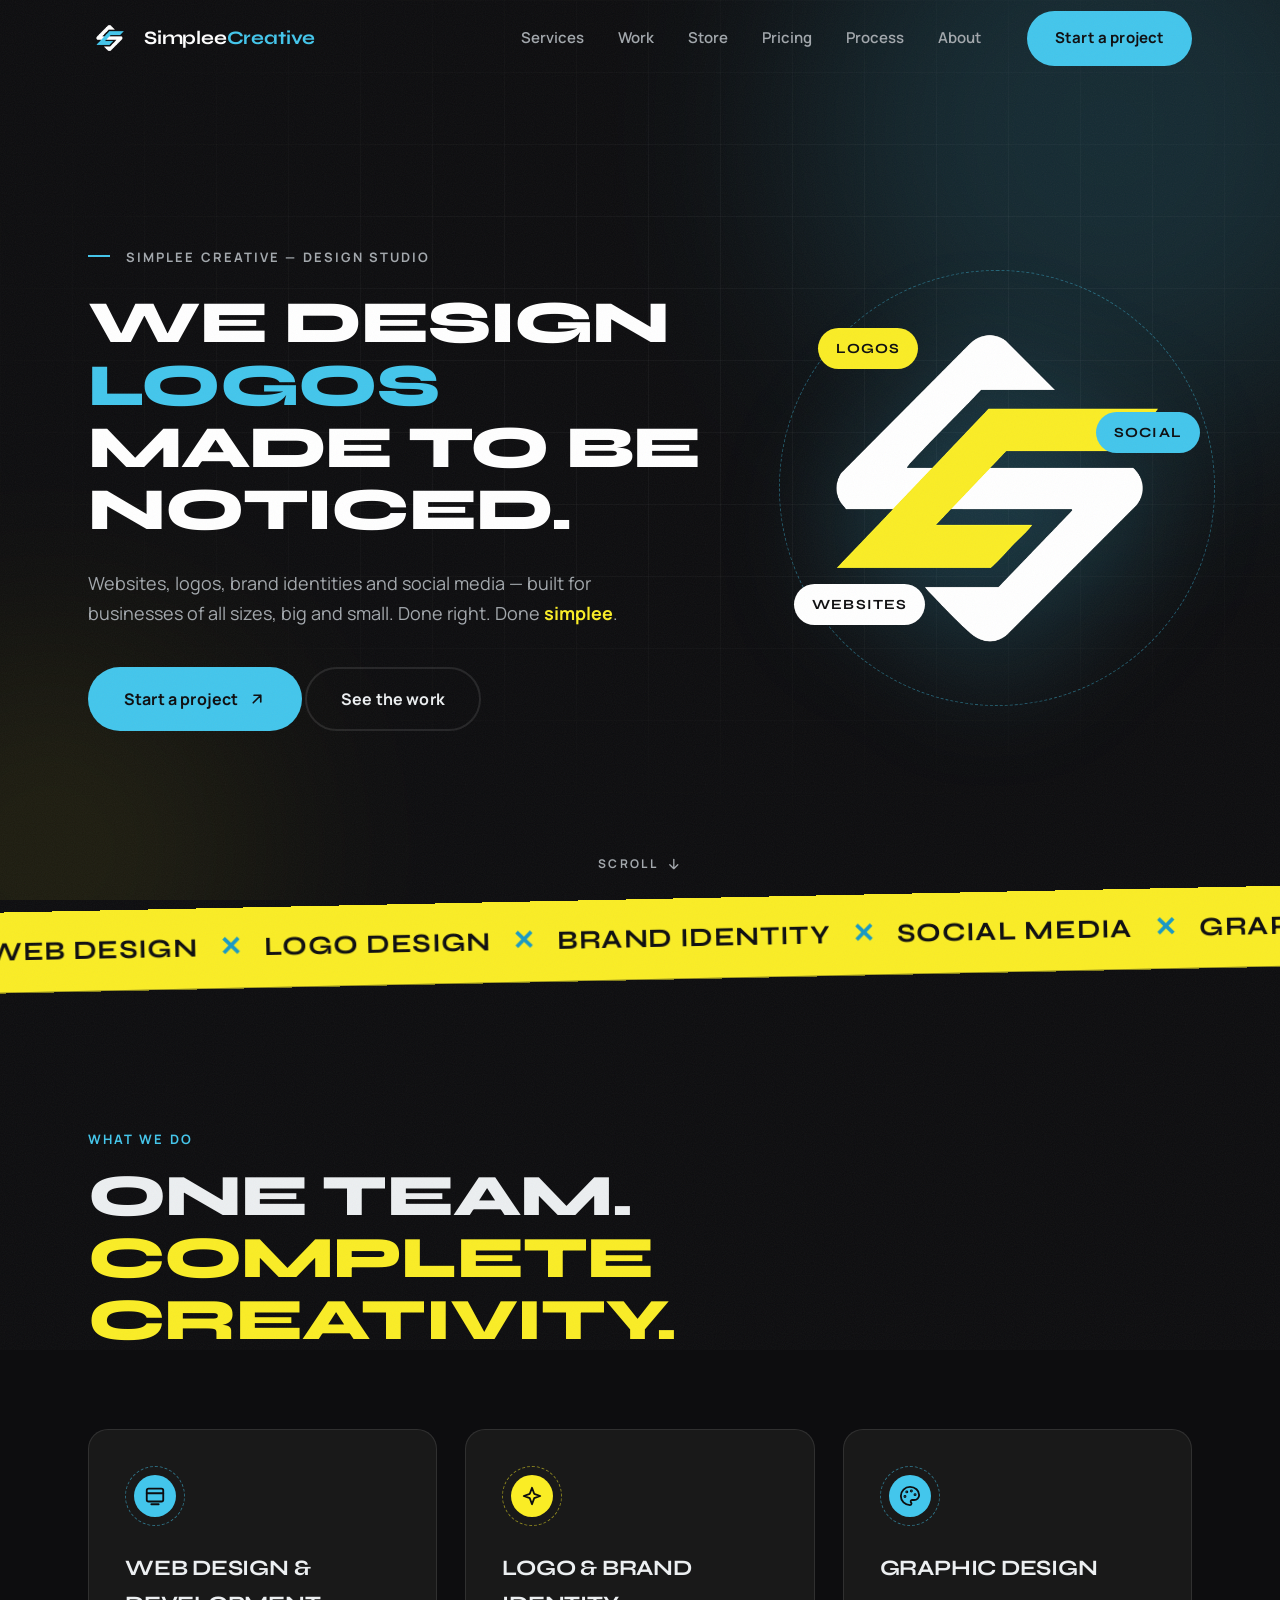
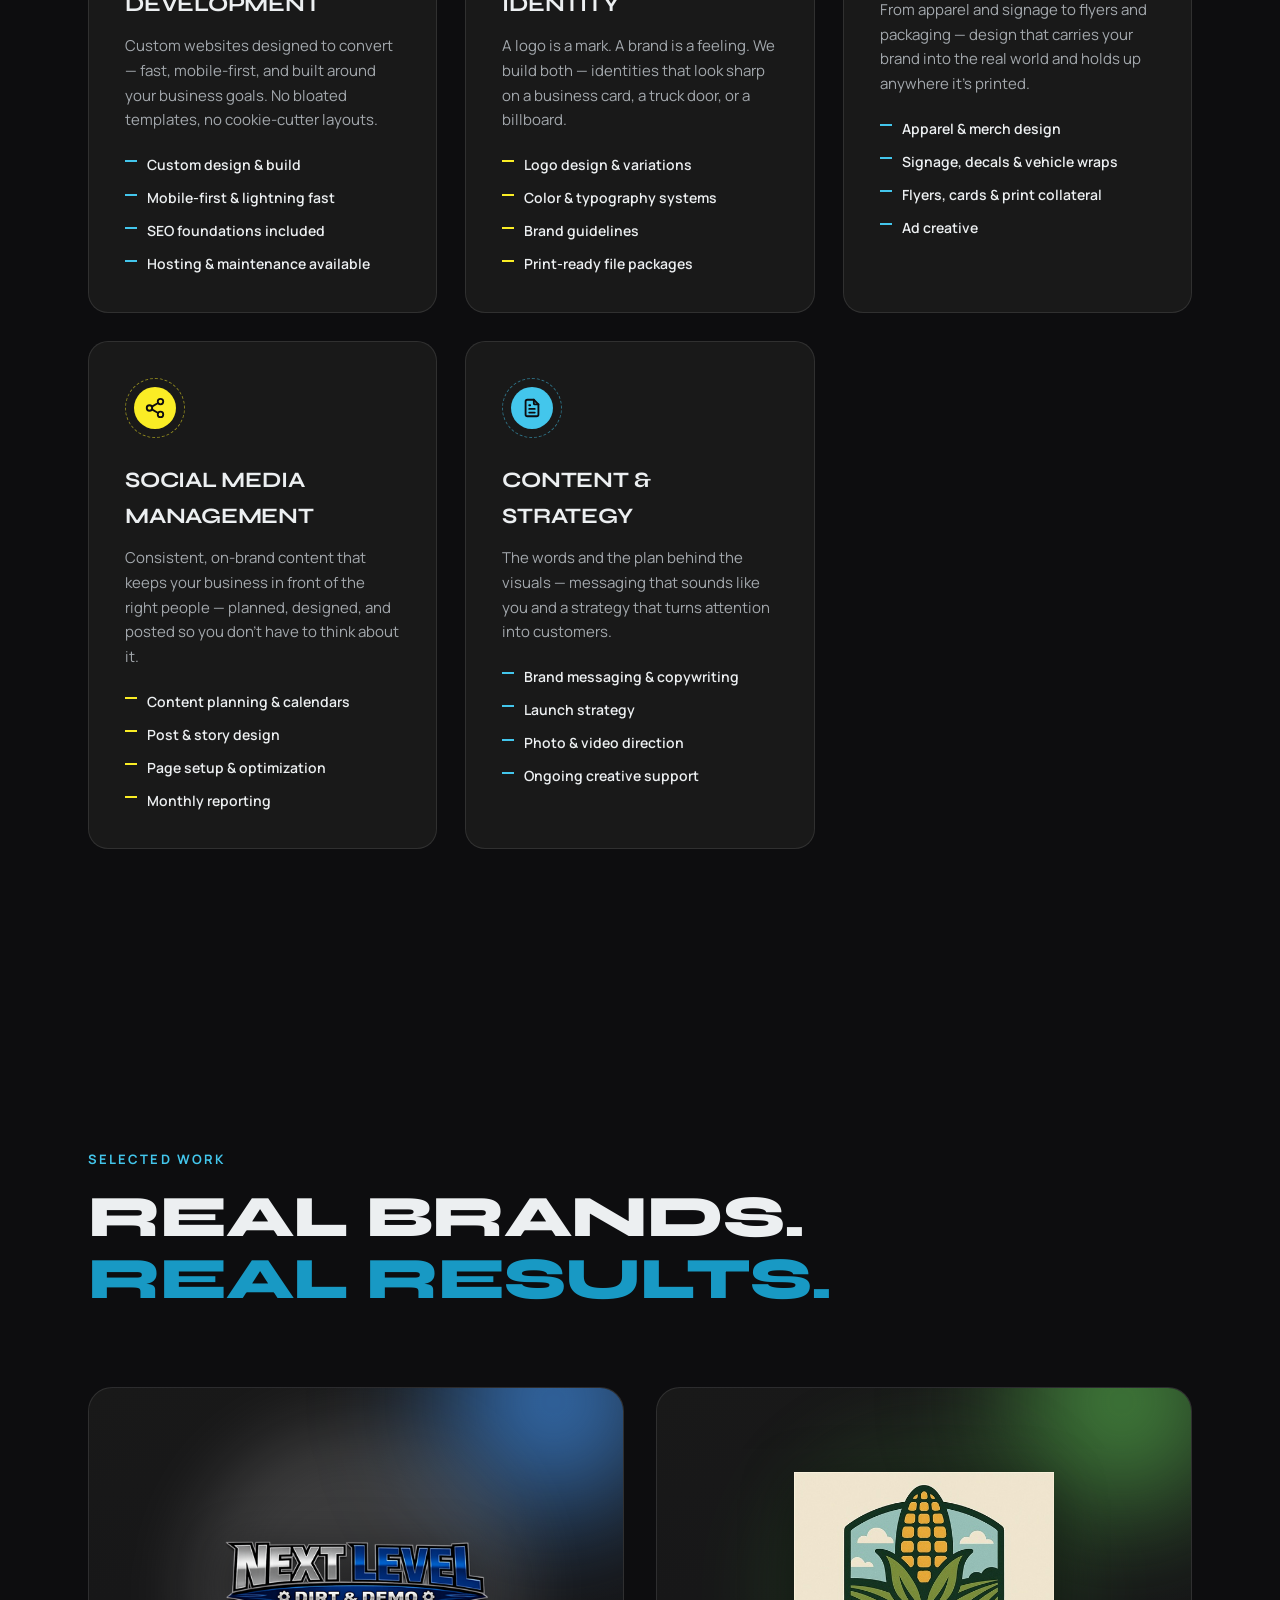
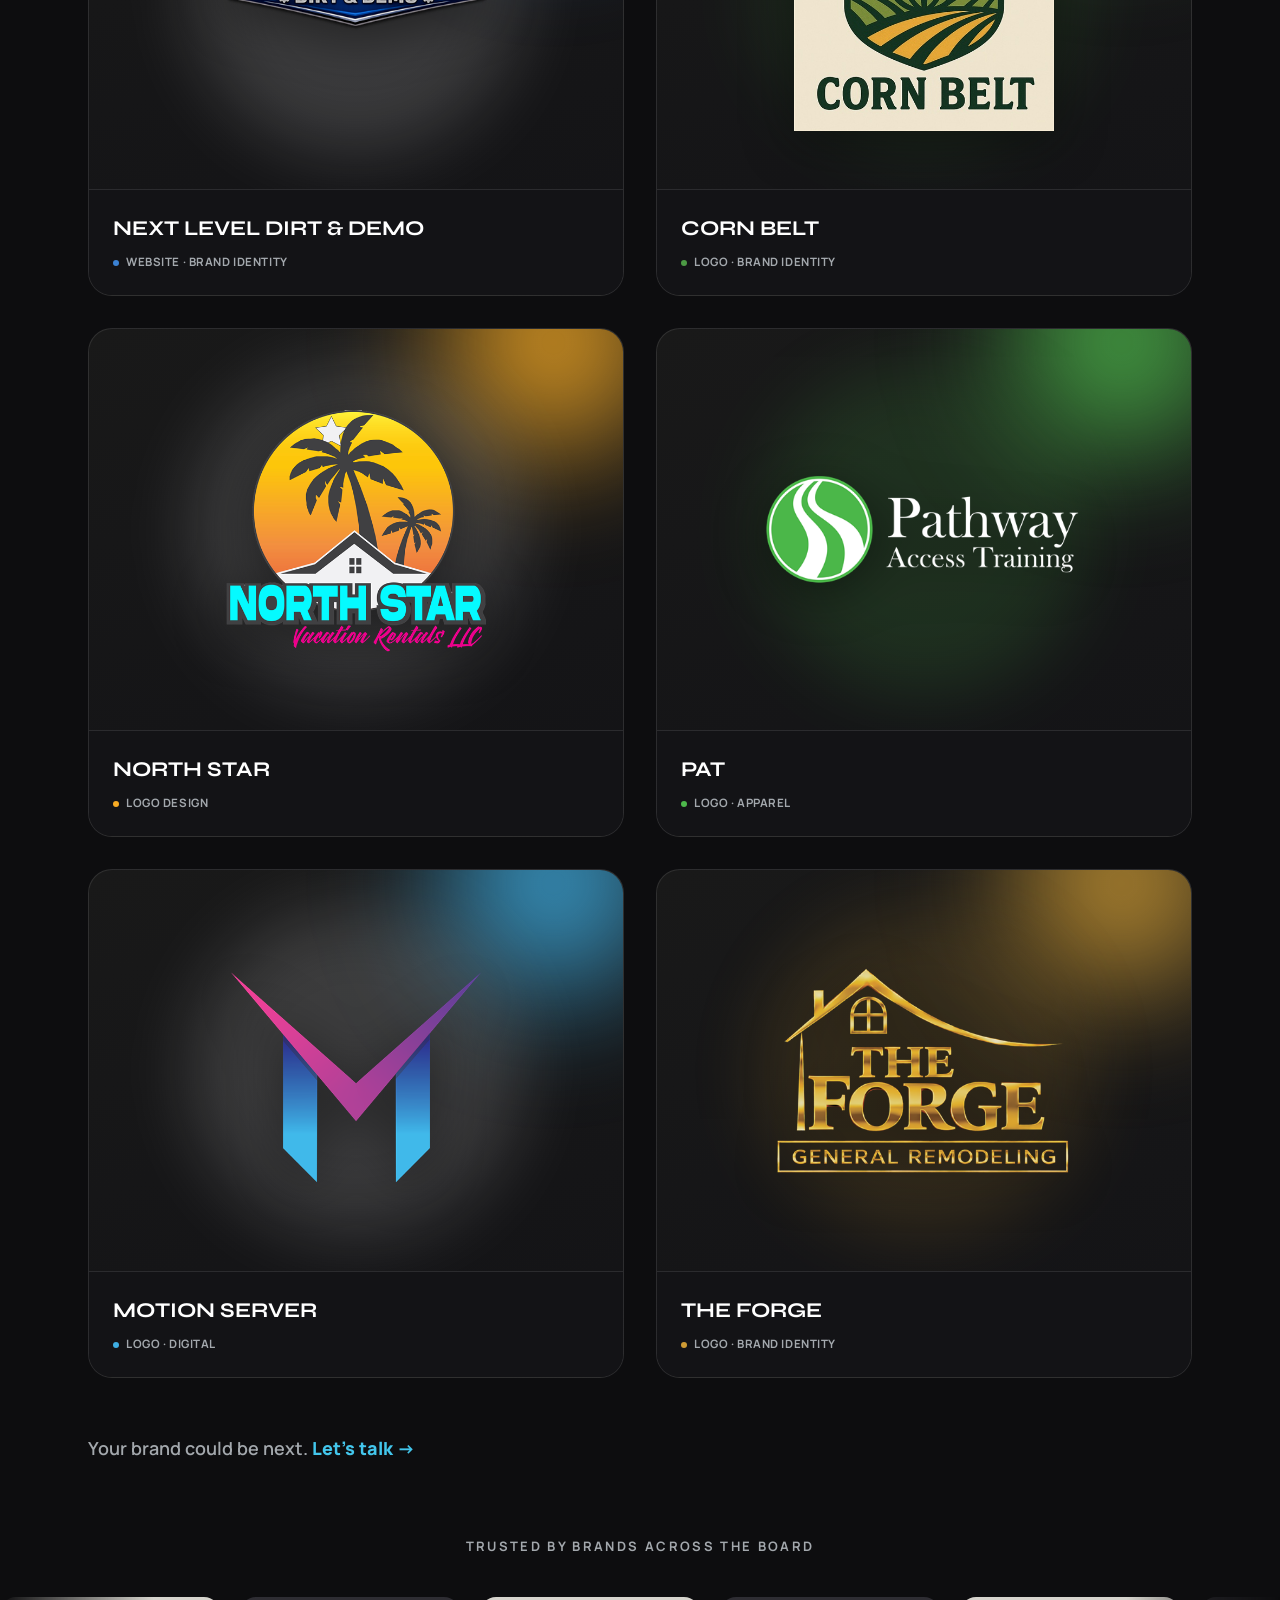
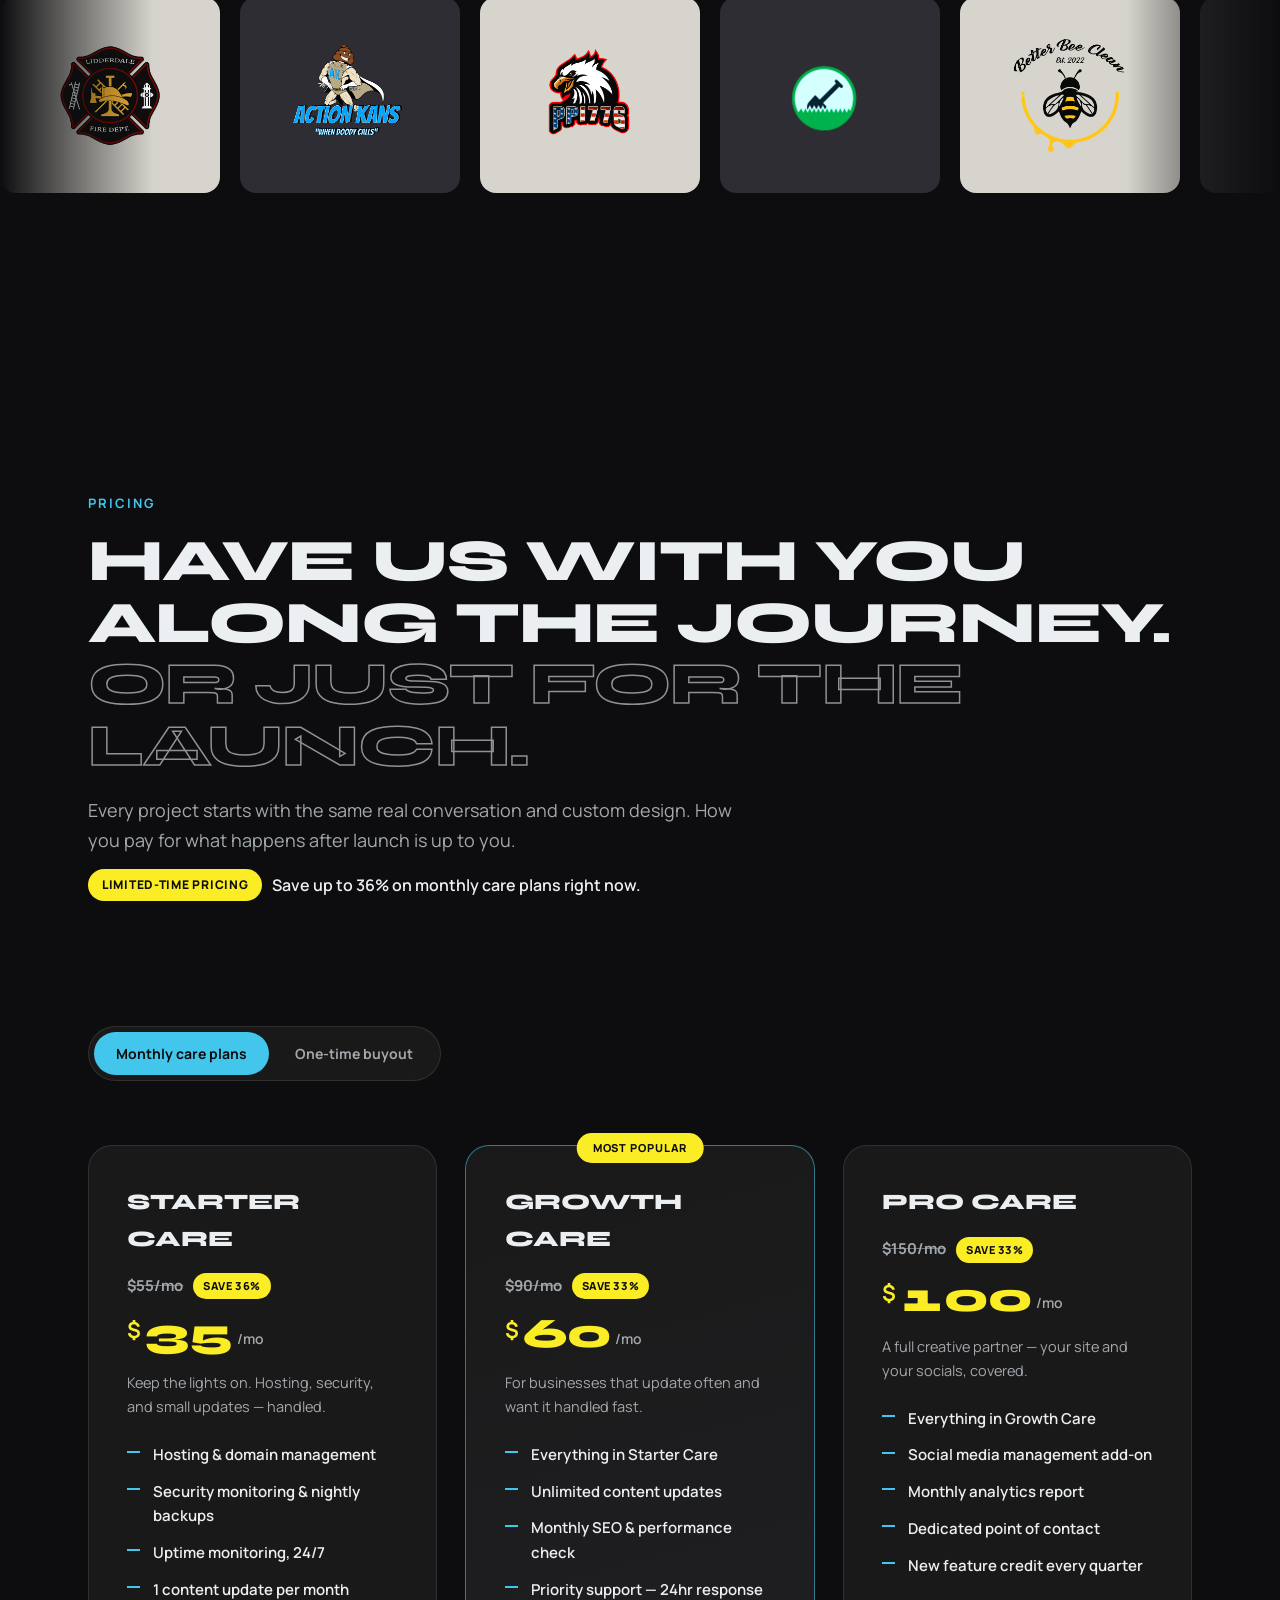
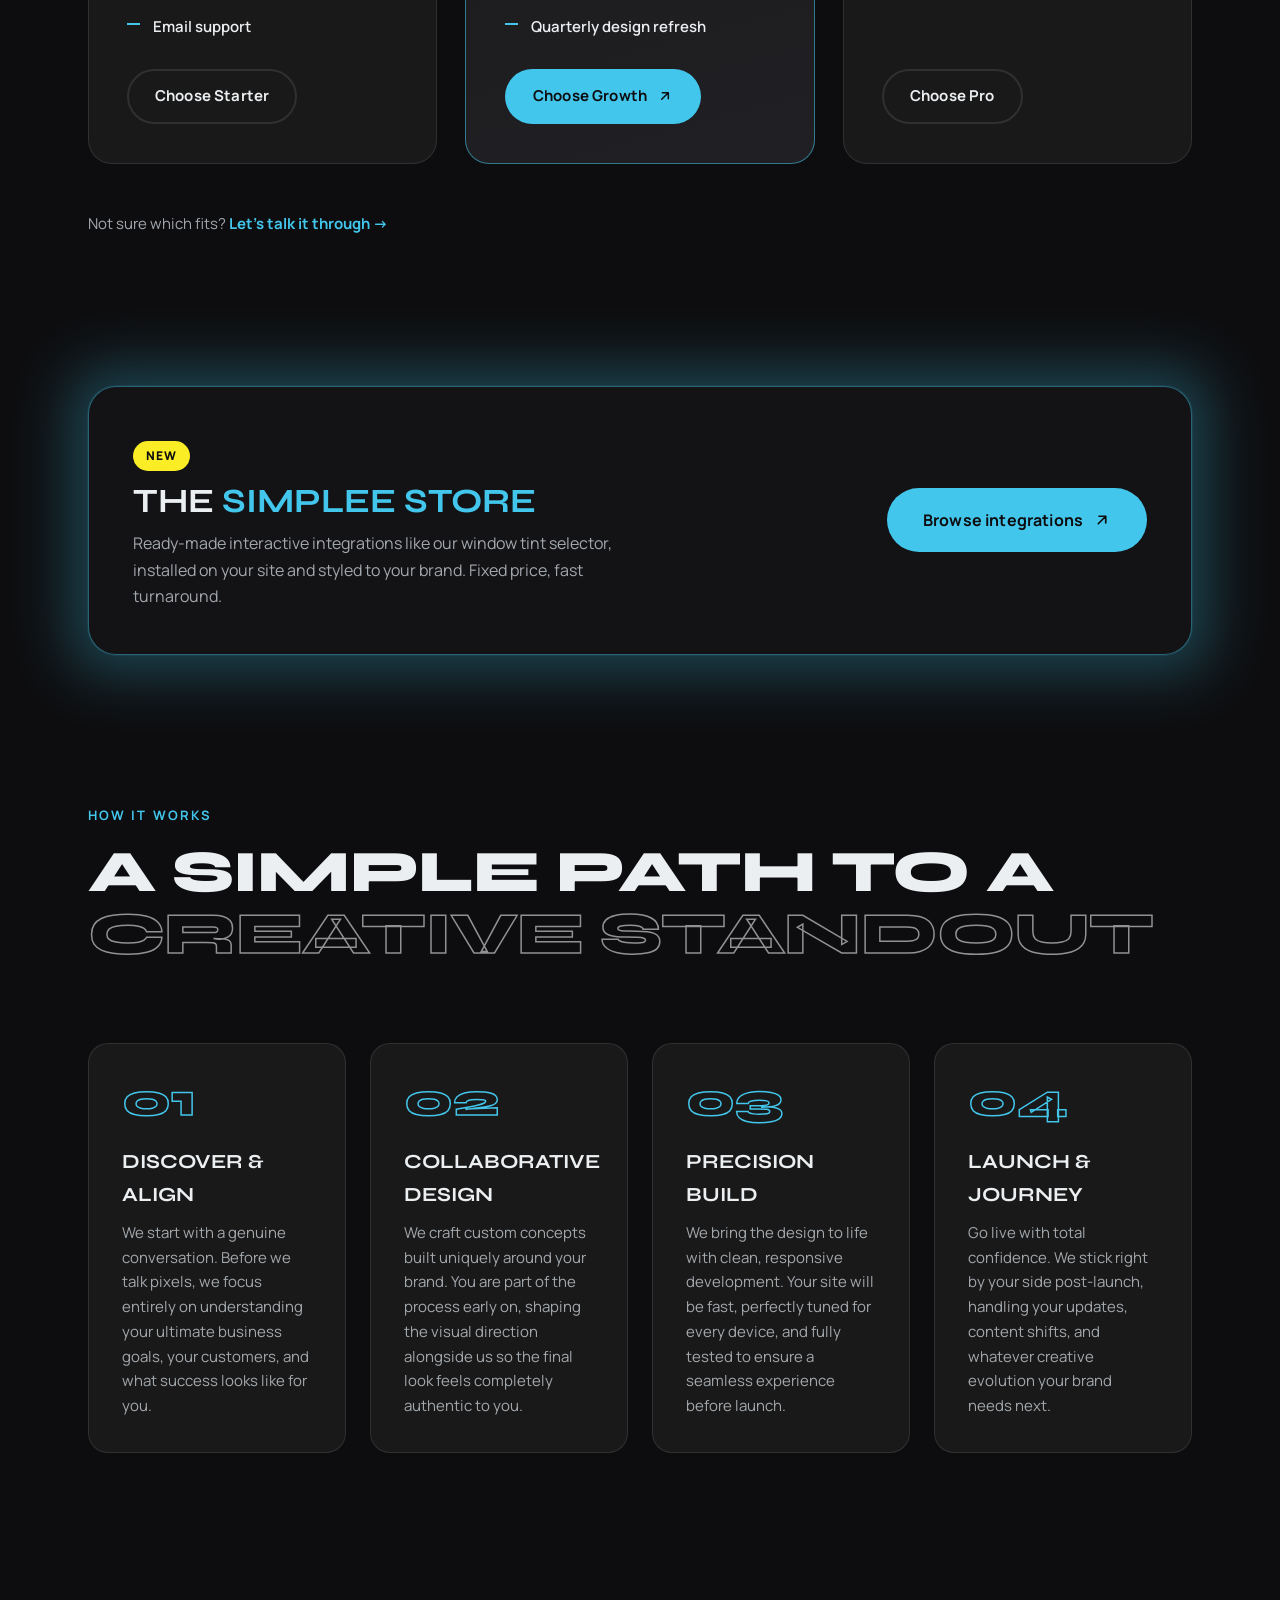
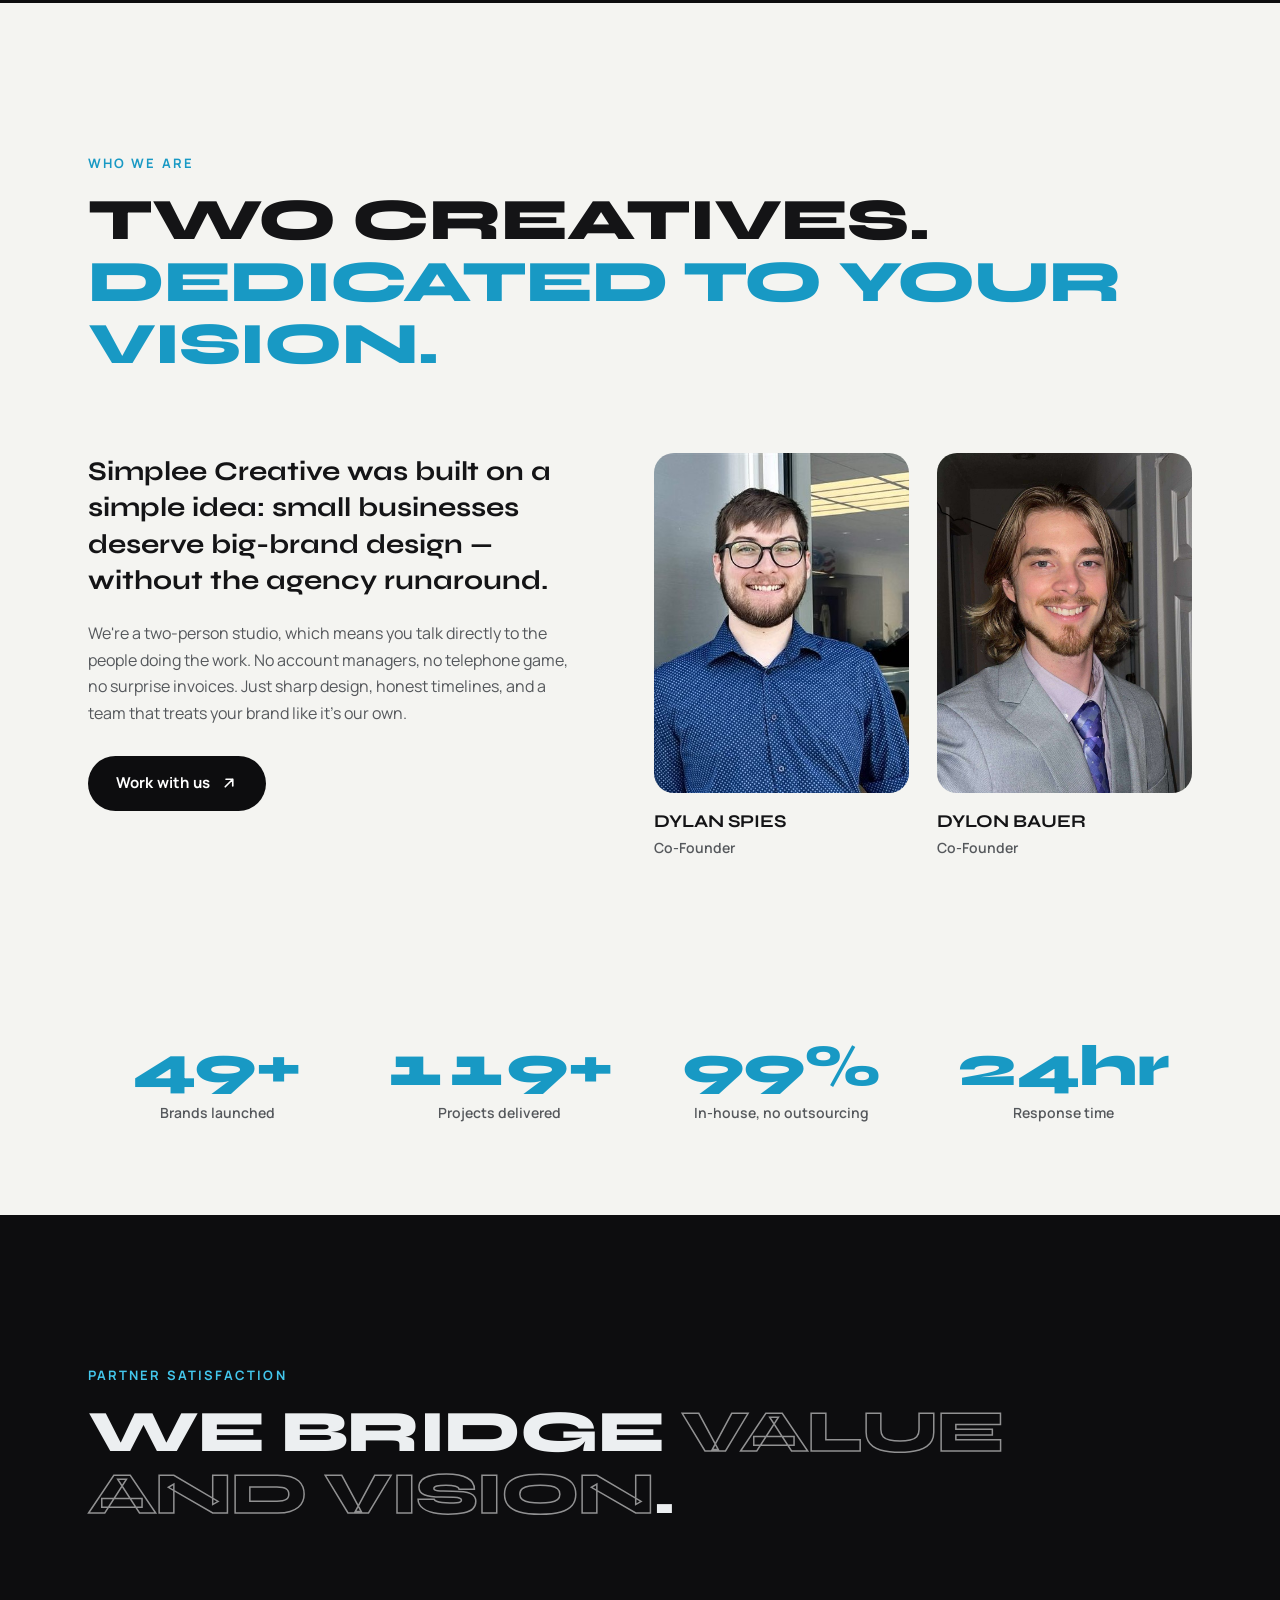
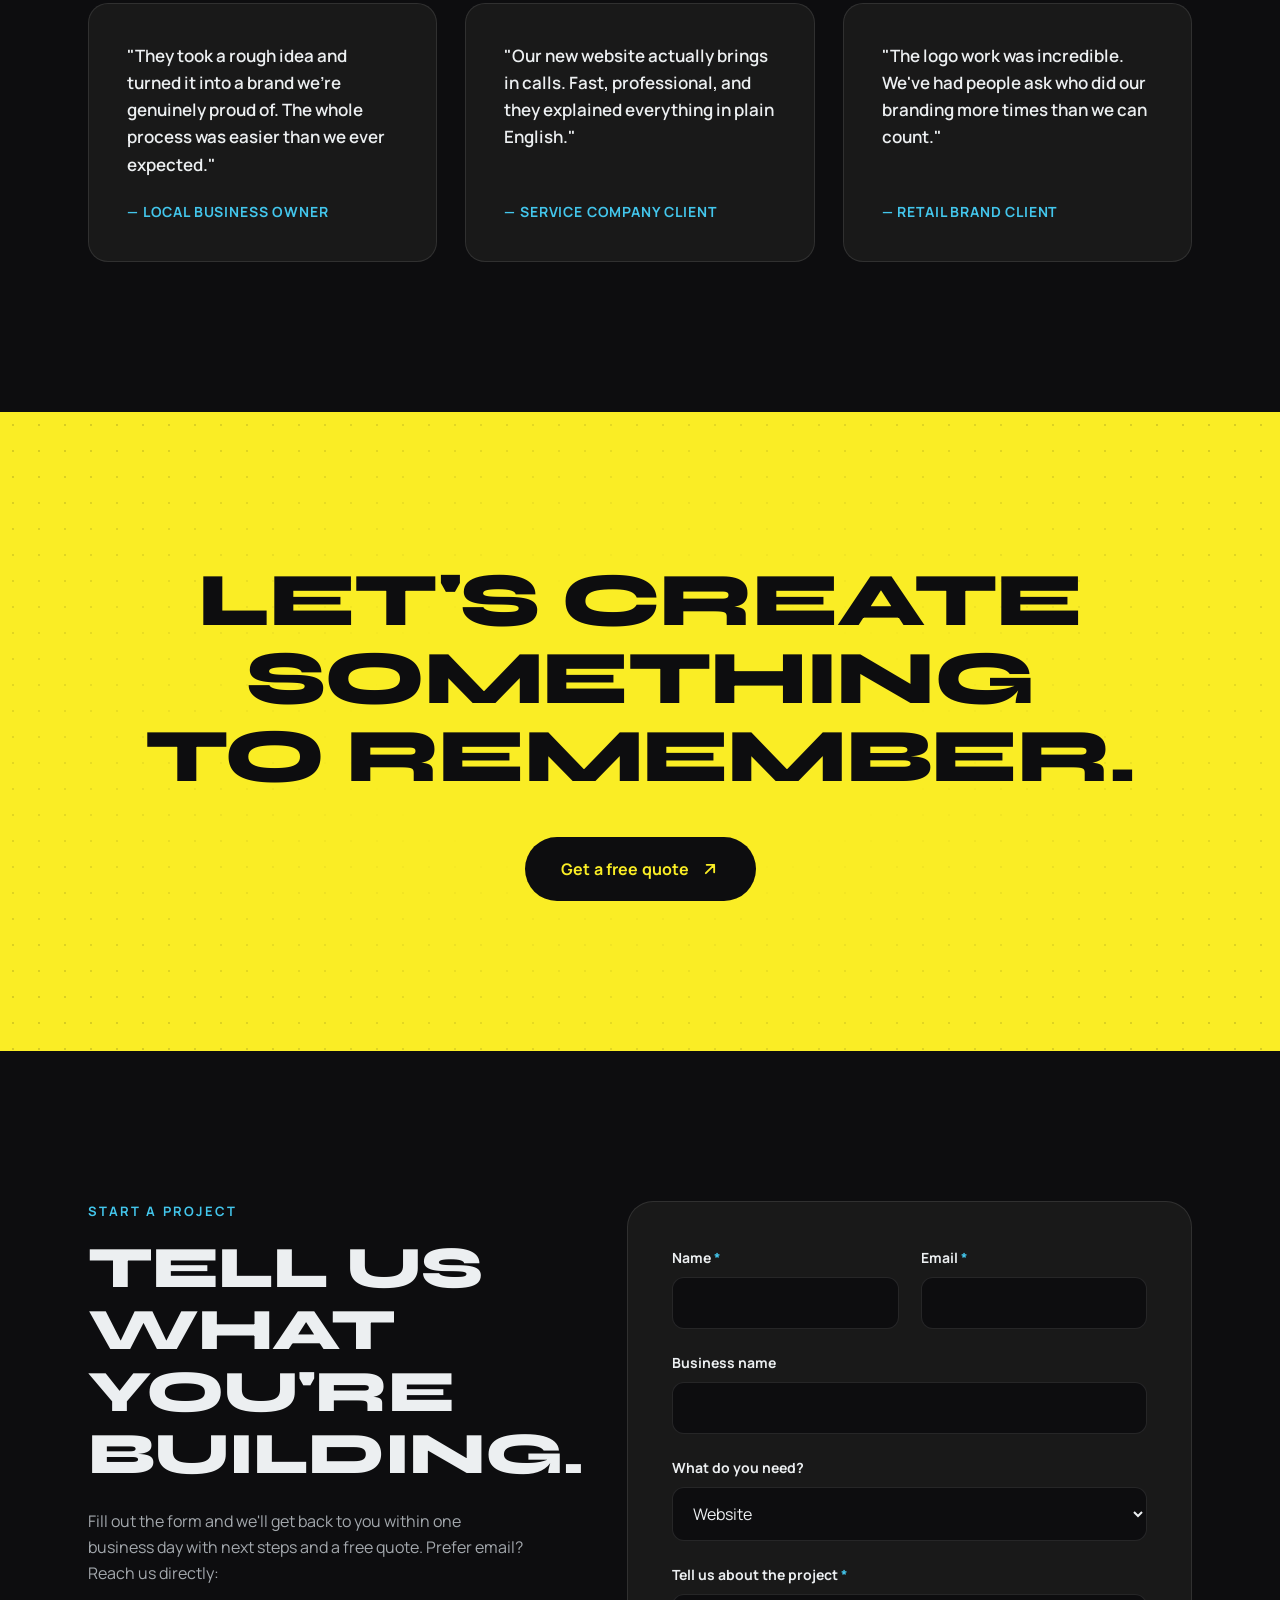
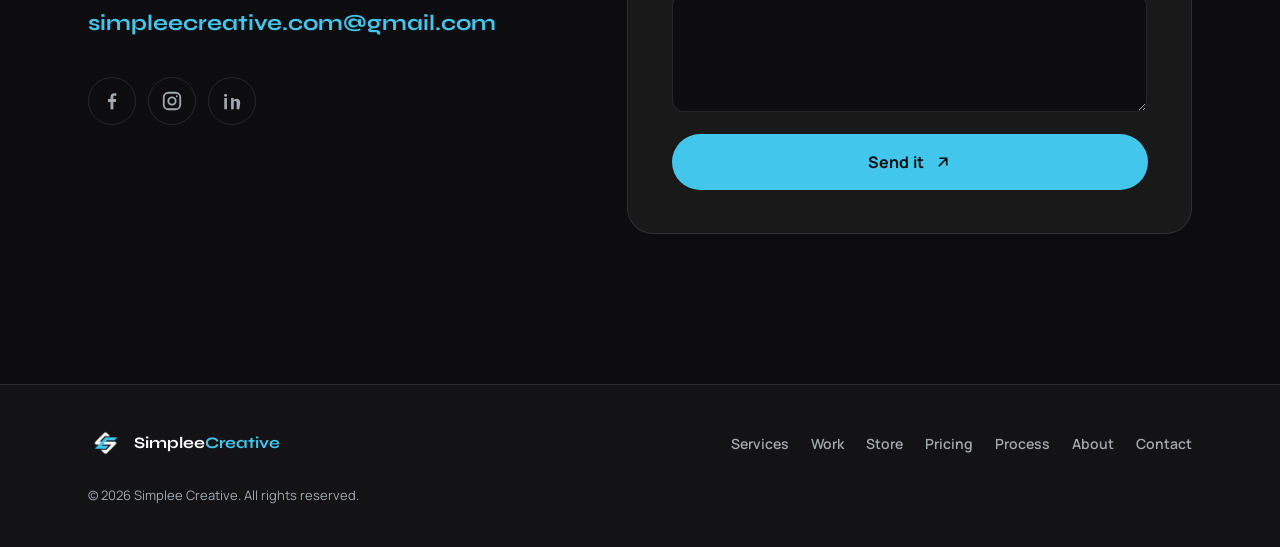
==== index.html @ e8492107 "Wire real Stripe Payment Link for Full Website Buyout The pricing page's "Get a quote" button on the" ====
<!DOCTYPE html>
<html lang="en">
<head>
  <meta charset="UTF-8">
  <meta name="viewport" content="width=device-width, initial-scale=1.0">
  <title>Simplee Creative — Websites, Logos & Social Media That Stand Out</title>
  <!-- deploy marker: v2 -->
  <meta name="description" content="Simplee Creative is a design studio building bold websites, logos, brand identities, and social media for businesses that refuse to blend in.">
  <link rel="icon" type="image/png" href="assets/brand/sc-logo-bg.png">
  <link rel="preconnect" href="https://fonts.googleapis.com">
  <link rel="preconnect" href="https://fonts.gstatic.com" crossorigin>
  <link href="https://fonts.googleapis.com/css2?family=Manrope:wght@400;500;600;700;800&family=Syne:wght@600;700;800&display=swap" rel="stylesheet">
  <link rel="stylesheet" href="css/style.css?v=45">
</head>
<body>

  <div class="grain" aria-hidden="true"></div>

  <!-- ============ NAV ============ -->
  <header class="nav" id="nav">
    <div class="nav__inner">
      <a href="#top" class="nav__logo" aria-label="Simplee Creative — home">
        <img src="assets/brand/sc-logo-alt.png" alt="Simplee Creative logo" width="44" height="44">
        <span>Simplee<em>Creative</em></span>
      </a>
      <nav class="nav__links" aria-label="Primary">
        <a href="#services">Services</a>
        <a href="#work">Work</a>
        <a href="store.html">Store</a>
        <a href="#pricing">Pricing</a>
        <a href="#process">Process</a>
        <a href="#about">About</a>
      </nav>
      <a href="#contact" class="btn btn--primary nav__cta magnetic">Start a project</a>
      <button class="nav__burger" id="burger" aria-label="Open menu" aria-expanded="false" aria-controls="mobileMenu">
        <span></span><span></span><span></span>
      </button>
    </div>
  </header>

  <!-- Mobile menu -->
  <div class="mobile-menu" id="mobileMenu" aria-hidden="true">
    <p class="mobile-menu__eyebrow"><span class="tick" aria-hidden="true"></span>Menu</p>
    <nav aria-label="Mobile">
      <a href="#services">Services</a>
      <a href="#work">Work</a>
      <a href="store.html">Store</a>
      <a href="#pricing">Pricing</a>
      <a href="#process">Process</a>
      <a href="#about">About</a>
    </nav>
    <a href="#contact" class="btn btn--primary btn--lg magnetic mobile-menu__cta">Start a project
      <svg width="18" height="18" viewBox="0 0 24 24" fill="none" stroke="currentColor" stroke-width="2.2" stroke-linecap="round" stroke-linejoin="round" aria-hidden="true"><path d="M7 17L17 7M8 7h9v9"/></svg>
    </a>
  </div>

  <main id="top">

    <!-- ============ HERO ============ -->
    <section class="hero">
      <div class="hero__bg" aria-hidden="true">
        <div class="hero__glow hero__glow--cyan"></div>
        <div class="hero__glow hero__glow--yellow"></div>
        <div class="hero__grid"></div>
      </div>

      <div class="hero__inner">
        <div class="hero__copy">
          <p class="hero__eyebrow reveal-line"><span class="tick" aria-hidden="true"></span><span class="hero__eyebrow-text">Simplee Creative — Design Studio</span></p>
          <h1 class="hero__title">
            <span class="reveal-line"><span>We design</span></span>
            <span class="reveal-line"><span class="hero__rotator-wrap"><span class="hero__rotator" id="rotator">websites</span></span></span>
            <span class="reveal-line"><span>made to be<br>noticed.</span></span>
          </h1>
          <p class="hero__sub reveal-line">Websites, logos, brand identities and social media — built for businesses of all sizes, big and small. Done right. Done <strong>simplee</strong>.</p>
          <div class="hero__actions reveal-line">
            <a href="#contact" class="btn btn--primary btn--lg magnetic">Start a project
              <svg width="18" height="18" viewBox="0 0 24 24" fill="none" stroke="currentColor" stroke-width="2.2" stroke-linecap="round" stroke-linejoin="round" aria-hidden="true"><path d="M7 17L17 7M8 7h9v9"/></svg>
            </a>
            <a href="#work" class="btn btn--ghost btn--lg magnetic">See the work</a>
          </div>
        </div>

        <div class="hero__art" aria-hidden="true">
          <div class="hero__ring"></div>
          <div class="hero__diamond">
            <img src="assets/brand/sc-logo-yellow.png" alt="" width="380" height="380">
          </div>
          <div class="hero__chip hero__chip--1">Logos</div>
          <div class="hero__chip hero__chip--2">Websites</div>
          <div class="hero__chip hero__chip--3">Social</div>
        </div>
      </div>

      <a class="hero__scroll" href="#services" aria-label="Scroll to services">
        <span>Scroll</span>
        <svg width="16" height="16" viewBox="0 0 24 24" fill="none" stroke="currentColor" stroke-width="2" stroke-linecap="round" stroke-linejoin="round" aria-hidden="true"><path d="M12 5v14m-6-6l6 6 6-6"/></svg>
      </a>
    </section>

    <!-- ============ MARQUEE ============ -->
    <div class="marquee" aria-hidden="true">
      <div class="marquee__track">
        <span>Web Design <i>✕</i> Logo Design <i>✕</i> Brand Identity <i>✕</i> Social Media <i>✕</i> Graphic Design <i>✕</i> Content <i>✕</i>&nbsp;</span>
        <span>Web Design <i>✕</i> Logo Design <i>✕</i> Brand Identity <i>✕</i> Social Media <i>✕</i> Graphic Design <i>✕</i> Content <i>✕</i>&nbsp;</span>
      </div>
    </div>

    <!-- ============ SERVICES ============ -->
    <section class="services section" id="services">
      <div class="container">
        <div class="section__head reveal">
          <p class="section__eyebrow">What we do</p>
          <h2 class="section__title">One team.<br><span class="fill-yellow">Complete Creativity.</span></h2>
        </div>

        <div class="services__grid">
          <article class="service-card service-card--cyan reveal">
            <div class="service-card__top">
              <span class="service-card__badge" aria-hidden="true">
                <span class="service-card__ring"></span>
                <span class="service-card__icon">
                  <svg width="22" height="22" viewBox="0 0 24 24" fill="none" stroke="currentColor" stroke-width="2" stroke-linecap="round" stroke-linejoin="round"><rect x="3" y="4" width="18" height="14" rx="2"/><path d="M3 9h18M8 21h8"/></svg>
                </span>
              </span>
            </div>
            <h3 class="service-card__title">Web Design &amp; Development</h3>
            <p class="service-card__desc">Custom websites designed to convert — fast, mobile-first, and built around your business goals. No bloated templates, no cookie-cutter layouts.</p>
            <ul class="service-card__list">
              <li>Custom design &amp; build</li>
              <li>Mobile-first &amp; lightning fast</li>
              <li>SEO foundations included</li>
              <li>Hosting &amp; maintenance available</li>
            </ul>
          </article>

          <article class="service-card service-card--yellow reveal">
            <div class="service-card__top">
              <span class="service-card__badge" aria-hidden="true">
                <span class="service-card__ring"></span>
                <span class="service-card__icon">
                  <svg width="22" height="22" viewBox="0 0 24 24" fill="none" stroke="currentColor" stroke-width="2" stroke-linecap="round" stroke-linejoin="round"><path d="M12 3l2.4 6.6L21 12l-6.6 2.4L12 21l-2.4-6.6L3 12l6.6-2.4z"/></svg>
                </span>
              </span>
            </div>
            <h3 class="service-card__title">Logo &amp; Brand Identity</h3>
            <p class="service-card__desc">A logo is a mark. A brand is a feeling. We build both — identities that look sharp on a business card, a truck door, or a billboard.</p>
            <ul class="service-card__list">
              <li>Logo design &amp; variations</li>
              <li>Color &amp; typography systems</li>
              <li>Brand guidelines</li>
              <li>Print-ready file packages</li>
            </ul>
          </article>

          <article class="service-card service-card--cyan reveal">
            <div class="service-card__top">
              <span class="service-card__badge" aria-hidden="true">
                <span class="service-card__ring"></span>
                <span class="service-card__icon">
                  <svg width="22" height="22" viewBox="0 0 24 24" fill="none" stroke="currentColor" stroke-width="2" stroke-linecap="round" stroke-linejoin="round"><circle cx="13.5" cy="6.5" r=".6"/><circle cx="17.5" cy="10.5" r=".6"/><circle cx="8.5" cy="7.5" r=".6"/><circle cx="6.5" cy="12.5" r=".6"/><path d="M12 2C6.5 2 2 6.5 2 12s4.5 10 10 10c.926 0 1.648-.746 1.648-1.688 0-.437-.18-.835-.437-1.125-.29-.289-.438-.652-.438-1.125a1.64 1.64 0 011.668-1.668h1.996c3.051 0 5.555-2.503 5.555-5.554C21.965 6.012 17.461 2 12 2z"/></svg>
                </span>
              </span>
            </div>
            <h3 class="service-card__title">Graphic Design</h3>
            <p class="service-card__desc">From apparel and signage to flyers and packaging — design that carries your brand into the real world and holds up anywhere it's printed.</p>
            <ul class="service-card__list">
              <li>Apparel &amp; merch design</li>
              <li>Signage, decals &amp; vehicle wraps</li>
              <li>Flyers, cards &amp; print collateral</li>
              <li>Ad creative</li>
            </ul>
          </article>

          <article class="service-card service-card--yellow reveal">
            <div class="service-card__top">
              <span class="service-card__badge" aria-hidden="true">
                <span class="service-card__ring"></span>
                <span class="service-card__icon">
                  <svg width="22" height="22" viewBox="0 0 24 24" fill="none" stroke="currentColor" stroke-width="2" stroke-linecap="round" stroke-linejoin="round"><circle cx="18" cy="5" r="3"/><circle cx="6" cy="12" r="3"/><circle cx="18" cy="19" r="3"/><path d="M8.6 13.5l6.8 3.9M15.4 6.6l-6.8 3.9"/></svg>
                </span>
              </span>
            </div>
            <h3 class="service-card__title">Social Media Management</h3>
            <p class="service-card__desc">Consistent, on-brand content that keeps your business in front of the right people — planned, designed, and posted so you don't have to think about it.</p>
            <ul class="service-card__list">
              <li>Content planning &amp; calendars</li>
              <li>Post &amp; story design</li>
              <li>Page setup &amp; optimization</li>
              <li>Monthly reporting</li>
            </ul>
          </article>

          <article class="service-card service-card--cyan reveal">
            <div class="service-card__top">
              <span class="service-card__badge" aria-hidden="true">
                <span class="service-card__ring"></span>
                <span class="service-card__icon">
                  <svg width="22" height="22" viewBox="0 0 24 24" fill="none" stroke="currentColor" stroke-width="2" stroke-linecap="round" stroke-linejoin="round"><path d="M14 3v4a1 1 0 001 1h4"/><path d="M17 21H7a2 2 0 01-2-2V5a2 2 0 012-2h7l5 5v11a2 2 0 01-2 2z"/><path d="M9 13h6M9 17h6M9 9h1"/></svg>
                </span>
              </span>
            </div>
            <h3 class="service-card__title">Content &amp; Strategy</h3>
            <p class="service-card__desc">The words and the plan behind the visuals — messaging that sounds like you and a strategy that turns attention into customers.</p>
            <ul class="service-card__list">
              <li>Brand messaging &amp; copywriting</li>
              <li>Launch strategy</li>
              <li>Photo &amp; video direction</li>
              <li>Ongoing creative support</li>
            </ul>
          </article>
        </div>
      </div>
    </section>

    <!-- ============ WORK ============ -->
    <section class="work section" id="work">
      <div class="container">
        <div class="section__head reveal">
          <p class="section__eyebrow">Selected work</p>
          <h2 class="section__title">Real brands.<br><span class="accent">Real results.</span></h2>
        </div>

        <div class="work__grid">
          <a href="#contact" class="work-card reveal" style="--accent:#3B82D4;--accent-glow:rgba(59,130,212,.35)">
            <div class="work-card__glow" aria-hidden="true"></div>
            <div class="work-card__canvas work-card__canvas--light">
              <img src="assets/clients/nextlevellogo.png" alt="Next Level Dirt & Demo logo" loading="lazy">
            </div>
            <div class="work-card__meta">
              <div>
                <h3>Next Level Dirt &amp; Demo</h3>
                <span class="work-card__tag">Website · Brand Identity</span>
              </div>
              <span class="work-card__view">View project
                <svg width="14" height="14" viewBox="0 0 24 24" fill="none" stroke="currentColor" stroke-width="2.4" stroke-linecap="round" stroke-linejoin="round" aria-hidden="true"><path d="M7 17L17 7M8 7h9v9"/></svg>
              </span>
            </div>
          </a>
          <a href="#contact" class="work-card reveal" style="--accent:#4C9A44;--accent-glow:rgba(76,154,68,.35)">
            <div class="work-card__glow" aria-hidden="true"></div>
            <div class="work-card__canvas work-card__canvas--dark">
              <img src="assets/clients/corn-belt-optimized.jpg" alt="Corn Belt logo" loading="lazy">
            </div>
            <div class="work-card__meta">
              <div>
                <h3>Corn Belt</h3>
                <span class="work-card__tag">Logo · Brand Identity</span>
              </div>
              <span class="work-card__view">View project
                <svg width="14" height="14" viewBox="0 0 24 24" fill="none" stroke="currentColor" stroke-width="2.4" stroke-linecap="round" stroke-linejoin="round" aria-hidden="true"><path d="M7 17L17 7M8 7h9v9"/></svg>
              </span>
            </div>
          </a>
          <a href="#contact" class="work-card reveal" style="--accent:#F7AB24;--accent-glow:rgba(247,171,36,.35)">
            <div class="work-card__glow" aria-hidden="true"></div>
            <div class="work-card__canvas work-card__canvas--light">
              <img src="assets/clients/north-star-logo-star-yellow.png" alt="North Star logo" loading="lazy">
            </div>
            <div class="work-card__meta">
              <div>
                <h3>North Star</h3>
                <span class="work-card__tag">Logo Design</span>
              </div>
              <span class="work-card__view">View project
                <svg width="14" height="14" viewBox="0 0 24 24" fill="none" stroke="currentColor" stroke-width="2.4" stroke-linecap="round" stroke-linejoin="round" aria-hidden="true"><path d="M7 17L17 7M8 7h9v9"/></svg>
              </span>
            </div>
          </a>
          <a href="#contact" class="work-card reveal" style="--accent:#4DB84B;--accent-glow:rgba(77,184,75,.35)">
            <div class="work-card__glow" aria-hidden="true"></div>
            <div class="work-card__canvas work-card__canvas--dark">
              <img src="assets/clients/pat-png.png" alt="PAT logo" loading="lazy">
            </div>
            <div class="work-card__meta">
              <div>
                <h3>PAT</h3>
                <span class="work-card__tag">Logo · Apparel</span>
              </div>
              <span class="work-card__view">View project
                <svg width="14" height="14" viewBox="0 0 24 24" fill="none" stroke="currentColor" stroke-width="2.4" stroke-linecap="round" stroke-linejoin="round" aria-hidden="true"><path d="M7 17L17 7M8 7h9v9"/></svg>
              </span>
            </div>
          </a>
          <a href="#contact" class="work-card reveal" style="--accent:#3EAEE3;--accent-glow:rgba(62,174,227,.35)">
            <div class="work-card__glow" aria-hidden="true"></div>
            <div class="work-card__canvas work-card__canvas--light">
              <img src="assets/clients/motion-server-logo-png.png" alt="Motion Server logo" loading="lazy">
            </div>
            <div class="work-card__meta">
              <div>
                <h3>Motion Server</h3>
                <span class="work-card__tag">Logo · Digital</span>
              </div>
              <span class="work-card__view">View project
                <svg width="14" height="14" viewBox="0 0 24 24" fill="none" stroke="currentColor" stroke-width="2.4" stroke-linecap="round" stroke-linejoin="round" aria-hidden="true"><path d="M7 17L17 7M8 7h9v9"/></svg>
              </span>
            </div>
          </a>
          <a href="#contact" class="work-card reveal" style="--accent:#CE9B34;--accent-glow:rgba(206,155,52,.35)">
            <div class="work-card__glow" aria-hidden="true"></div>
            <div class="work-card__canvas work-card__canvas--dark">
              <img src="assets/clients/forgelogo.png" alt="Forge logo" loading="lazy">
            </div>
            <div class="work-card__meta">
              <div>
                <h3>The Forge</h3>
                <span class="work-card__tag">Logo · Brand Identity</span>
              </div>
              <span class="work-card__view">View project
                <svg width="14" height="14" viewBox="0 0 24 24" fill="none" stroke="currentColor" stroke-width="2.4" stroke-linecap="round" stroke-linejoin="round" aria-hidden="true"><path d="M7 17L17 7M8 7h9v9"/></svg>
              </span>
            </div>
          </a>
        </div>

        <p class="work__note reveal">Your brand could be next. <a href="#contact">Let's talk →</a></p>
      </div>

      <div class="clients" aria-label="Brands we've worked with">
        <div class="container">
          <p class="clients__label reveal">Trusted by brands across the board</p>
        </div>
        <div class="clients__marquee">
          <div class="clients__track">
            <div class="clients__set">
              <span class="tile tile--light" style="--accent:#D62828;--accent-glow:rgba(214,40,40,.4)"><img src="assets/clients/lfd-png-black.png" alt="LFD logo" loading="lazy"></span>
              <span class="tile tile--dark" style="--accent:#0CA5F8;--accent-glow:rgba(12,165,248,.4)"><img src="assets/clients/ak-logo.png" alt="AK logo" loading="lazy"></span>
              <span class="tile tile--light" style="--accent:#E00A03;--accent-glow:rgba(224,10,3,.4)"><img src="assets/clients/pp1776-logo-png.png" alt="PP1776 logo" loading="lazy"></span>
              <span class="tile tile--dark" style="--accent:#1DBE5C;--accent-glow:rgba(29,190,92,.4)"><img src="assets/clients/gardab-smart-logo.png" alt="Gardab Smart logo" loading="lazy"></span>
              <span class="tile tile--light" style="--accent:#FDC619;--accent-glow:rgba(253,198,25,.4)"><img src="assets/clients/shirt-design.png" alt="Shirt design artwork" loading="lazy"></span>
              <span class="tile tile--dark" style="--accent:#2075BC;--accent-glow:rgba(32,117,188,.4)"><img src="assets/clients/deco-rare-logo-png.png" alt="Deco Rare logo" loading="lazy"></span>
              <span class="tile tile--light" style="--accent:#6CC1F0;--accent-glow:rgba(108,193,240,.4)"><img src="assets/clients/kr-logo-optimized.jpg" alt="KR logo" loading="lazy"></span>
              <span class="tile tile--dark" style="--accent:#339ACC;--accent-glow:rgba(51,154,204,.4)"><img src="assets/clients/nc-logo-short.png" alt="NC logo" loading="lazy"></span>
              <span class="tile tile--dark" style="--accent:#D4AD51;--accent-glow:rgba(212,173,81,.4)"><img src="assets/clients/logo-png.png" alt="Client logo" loading="lazy"></span>
              <span class="tile tile--light" style="--accent:#9CA3AF;--accent-glow:rgba(156,163,175,.4)"><img src="assets/clients/black-logo-png.png" alt="Client logo" loading="lazy"></span>
            </div>
            <div class="clients__set" aria-hidden="true">
              <span class="tile tile--light" style="--accent:#D62828;--accent-glow:rgba(214,40,40,.4)"><img src="assets/clients/lfd-png-black.png" alt="" loading="lazy"></span>
              <span class="tile tile--dark" style="--accent:#0CA5F8;--accent-glow:rgba(12,165,248,.4)"><img src="assets/clients/ak-logo.png" alt="" loading="lazy"></span>
              <span class="tile tile--light" style="--accent:#E00A03;--accent-glow:rgba(224,10,3,.4)"><img src="assets/clients/pp1776-logo-png.png" alt="" loading="lazy"></span>
              <span class="tile tile--dark" style="--accent:#1DBE5C;--accent-glow:rgba(29,190,92,.4)"><img src="assets/clients/gardab-smart-logo.png" alt="" loading="lazy"></span>
              <span class="tile tile--light" style="--accent:#FDC619;--accent-glow:rgba(253,198,25,.4)"><img src="assets/clients/shirt-design.png" alt="" loading="lazy"></span>
              <span class="tile tile--dark" style="--accent:#2075BC;--accent-glow:rgba(32,117,188,.4)"><img src="assets/clients/deco-rare-logo-png.png" alt="" loading="lazy"></span>
              <span class="tile tile--light" style="--accent:#6CC1F0;--accent-glow:rgba(108,193,240,.4)"><img src="assets/clients/kr-logo-optimized.jpg" alt="" loading="lazy"></span>
              <span class="tile tile--dark" style="--accent:#339ACC;--accent-glow:rgba(51,154,204,.4)"><img src="assets/clients/nc-logo-short.png" alt="" loading="lazy"></span>
              <span class="tile tile--dark" style="--accent:#D4AD51;--accent-glow:rgba(212,173,81,.4)"><img src="assets/clients/logo-png.png" alt="" loading="lazy"></span>
              <span class="tile tile--light" style="--accent:#9CA3AF;--accent-glow:rgba(156,163,175,.4)"><img src="assets/clients/black-logo-png.png" alt="" loading="lazy"></span>
            </div>
          </div>
        </div>
      </div>
    </section>

    <!-- ============ PRICING ============ -->
    <section class="section pricing" id="pricing">
      <div class="container">
        <div class="section__head reveal">
          <p class="section__eyebrow">Pricing</p>
          <h2 class="section__title">Have us with you along the journey.<br><span class="outline">Or just for the launch.</span></h2>
          <p class="pricing__lead reveal">Every project starts with the same real conversation and custom design. How you pay for what happens after launch is up to you.</p>
          <p class="pricing__deal reveal"><span class="pricing__deal-badge">Limited-time pricing</span> Save up to 36% on monthly care plans right now.</p>
        </div>

        <div class="pricing__toggle reveal" role="tablist" aria-label="Pricing options">
          <button type="button" class="pricing__tab is-active" role="tab" aria-selected="true" aria-controls="pricing-plans" data-pricing-tab="plans">Monthly care plans</button>
          <button type="button" class="pricing__tab" role="tab" aria-selected="false" aria-controls="pricing-onetime" data-pricing-tab="onetime">One-time buyout</button>
        </div>

        <div class="pricing__panels">
          <!-- MONTHLY CARE PLANS -->
          <div class="pricing__panel is-active" id="pricing-plans" role="tabpanel">
            <div class="pricing__grid">
              <div class="price-card reveal">
                <h3 class="price-card__name">Starter Care</h3>
                <p class="price-card__deal"><span class="price-card__was">$55/mo</span><span class="price-card__save">Save 36%</span></p>
                <p class="price-card__price"><span class="price-card__currency">$</span><strong>35</strong><em>/mo</em></p>
                <p class="price-card__desc">Keep the lights on. Hosting, security, and small updates — handled.</p>
                <ul class="price-card__list">
                  <li>Hosting &amp; domain management</li>
                  <li>Security monitoring &amp; nightly backups</li>
                  <li>Uptime monitoring, 24/7</li>
                  <li>1 content update per month</li>
                  <li>Email support</li>
                </ul>
                <a href="#contact" class="btn btn--ghost magnetic" data-plan="Starter Care">Choose Starter</a>
              </div>

              <div class="price-card price-card--popular reveal">
                <p class="price-card__ribbon">Most popular</p>
                <h3 class="price-card__name">Growth Care</h3>
                <p class="price-card__deal"><span class="price-card__was">$90/mo</span><span class="price-card__save">Save 33%</span></p>
                <p class="price-card__price"><span class="price-card__currency">$</span><strong>60</strong><em>/mo</em></p>
                <p class="price-card__desc">For businesses that update often and want it handled fast.</p>
                <ul class="price-card__list">
                  <li>Everything in Starter Care</li>
                  <li>Unlimited content updates</li>
                  <li>Monthly SEO &amp; performance check</li>
                  <li>Priority support — 24hr response</li>
                  <li>Quarterly design refresh</li>
                </ul>
                <a href="#contact" class="btn btn--primary magnetic" data-plan="Growth Care">Choose Growth
                  <svg width="16" height="16" viewBox="0 0 24 24" fill="none" stroke="currentColor" stroke-width="2.2" stroke-linecap="round" stroke-linejoin="round" aria-hidden="true"><path d="M7 17L17 7M8 7h9v9"/></svg>
                </a>
              </div>

              <div class="price-card reveal">
                <h3 class="price-card__name">Pro Care</h3>
                <p class="price-card__deal"><span class="price-card__was">$150/mo</span><span class="price-card__save">Save 33%</span></p>
                <p class="price-card__price"><span class="price-card__currency">$</span><strong>100</strong><em>/mo</em></p>
                <p class="price-card__desc">A full creative partner — your site and your socials, covered.</p>
                <ul class="price-card__list">
                  <li>Everything in Growth Care</li>
                  <li>Social media management add-on</li>
                  <li>Monthly analytics report</li>
                  <li>Dedicated point of contact</li>
                  <li>New feature credit every quarter</li>
                </ul>
                <a href="#contact" class="btn btn--ghost magnetic" data-plan="Pro Care">Choose Pro</a>
              </div>
            </div>
          </div>

          <!-- ONE-TIME BUYOUT -->
          <div class="pricing__panel" id="pricing-onetime" role="tabpanel" hidden>
            <div class="price-card price-card--buyout reveal">
              <p class="price-card__badge">No recurring fees</p>
              <h3 class="price-card__name">Full Buyout</h3>
              <p class="price-card__from">Starting at</p>
              <p class="price-card__deal"><span class="price-card__was">$800</span><span class="price-card__save">Save 25%</span></p>
              <p class="price-card__price"><span class="price-card__currency">$</span><strong class="price-count" data-count="600">0</strong><em>one-time</em></p>
              <p class="price-card__desc">We design it, build it, and hand you the keys. It's yours outright — no monthly bill, ever.</p>
              <ul class="price-card__list">
                <li>Custom-designed, fully coded website</li>
                <li>Every source file handed over — yours to keep</li>
                <li>Set up on hosting of your choice</li>
                <li>30 days of post-launch support included</li>
                <li>Zero ongoing cost, forever</li>
              </ul>
              <a href="#contact" class="btn btn--primary btn--lg magnetic" data-plan="Full Buyout">Get a quote
                <svg width="18" height="18" viewBox="0 0 24 24" fill="none" stroke="currentColor" stroke-width="2.2" stroke-linecap="round" stroke-linejoin="round" aria-hidden="true"><path d="M7 17L17 7M8 7h9v9"/></svg>
              </a>
            </div>
          </div>
        </div>

        <p class="pricing__note reveal">Not sure which fits? <a href="#contact">Let's talk it through →</a></p>
      </div>
    </section>

    <!-- ============ STORE TEASER ============ -->
    <section class="section store-teaser" aria-label="Simplee Store">
      <div class="container">
        <div class="store-teaser__band reveal">
          <div class="store-teaser__inner">
            <div>
              <p class="store-teaser__badge">New</p>
              <h2>The <span>Simplee Store</span></h2>
              <p>Ready-made interactive integrations like our window tint selector, installed on your site and styled to your brand. Fixed price, fast turnaround.</p>
            </div>
            <a href="store.html" class="btn btn--primary btn--lg magnetic">Browse integrations
              <svg width="18" height="18" viewBox="0 0 24 24" fill="none" stroke="currentColor" stroke-width="2.2" stroke-linecap="round" stroke-linejoin="round" aria-hidden="true"><path d="M7 17L17 7M8 7h9v9"/></svg>
            </a>
          </div>
        </div>
      </div>
    </section>

    <!-- ============ PROCESS ============ -->
    <section class="process section" id="process">
      <div class="container">
        <div class="section__head reveal">
          <p class="section__eyebrow">How it works</p>
          <h2 class="section__title">A simple path to a <span class="outline">creative standout</span></h2>
        </div>

        <div class="process__grid">
          <div class="step reveal">
            <span class="step__num">01</span>
            <h3>Discover &amp; Align</h3>
            <p>We start with a genuine conversation. Before we talk pixels, we focus entirely on understanding your ultimate business goals, your customers, and what success looks like for you.</p>
          </div>
          <div class="step reveal">
            <span class="step__num">02</span>
            <h3>Collaborative Design</h3>
            <p>We craft custom concepts built uniquely around your brand. You are part of the process early on, shaping the visual direction alongside us so the final look feels completely authentic to you.</p>
          </div>
          <div class="step reveal">
            <span class="step__num">03</span>
            <h3>Precision Build</h3>
            <p>We bring the design to life with clean, responsive development. Your site will be fast, perfectly tuned for every device, and fully tested to ensure a seamless experience before launch.</p>
          </div>
          <div class="step reveal">
            <span class="step__num">04</span>
            <h3>Launch &amp; Journey</h3>
            <p>Go live with total confidence. We stick right by your side post-launch, handling your updates, content shifts, and whatever creative evolution your brand needs next.</p>
          </div>
        </div>
      </div>
    </section>

    <!-- ============ ABOUT ============ -->
    <section class="about section section--light" id="about">
      <div class="container">
        <div class="section__head reveal">
          <p class="section__eyebrow">Who we are</p>
          <h2 class="section__title">Two creatives.<br><span class="accent">Dedicated to your vision.</span></h2>
        </div>

        <div class="about__grid">
          <div class="about__copy reveal">
            <p class="about__lead">Simplee Creative was built on a simple idea: small businesses deserve big-brand design — without the agency runaround.</p>
            <p>We're a two-person studio, which means you talk directly to the people doing the work. No account managers, no telephone game, no surprise invoices. Just sharp design, honest timelines, and a team that treats your brand like it's our own.</p>
            <a href="#contact" class="btn btn--dark magnetic">Work with us
              <svg width="18" height="18" viewBox="0 0 24 24" fill="none" stroke="currentColor" stroke-width="2.2" stroke-linecap="round" stroke-linejoin="round" aria-hidden="true"><path d="M7 17L17 7M8 7h9v9"/></svg>
            </a>
          </div>
          <div class="about__team">
            <figure class="member reveal">
              <div class="member__photo"><img src="assets/team/dylan-cropped.jpg" alt="Dylan Spies, co-founder of Simplee Creative" loading="lazy"></div>
              <figcaption>
                <strong>Dylan Spies</strong>
                <span>Co-Founder</span>
              </figcaption>
            </figure>
            <figure class="member reveal">
              <div class="member__photo"><img src="assets/team/dylon-cropped.jpg" alt="Dylon Bauer, co-founder of Simplee Creative" loading="lazy"></div>
              <figcaption>
                <strong>Dylon Bauer</strong>
                <span>Co-Founder</span>
              </figcaption>
            </figure>
          </div>
        </div>
      </div>
    </section>

    <!-- ============ STATS ============ -->
    <section class="stats-band section section--light">
      <div class="container">
        <div class="stats reveal">
          <div class="stat"><span class="stat__num" data-count="50" data-suffix="+">0</span><span class="stat__label">Brands launched</span></div>
          <div class="stat"><span class="stat__num" data-count="120" data-suffix="+">0</span><span class="stat__label">Projects delivered</span></div>
          <div class="stat"><span class="stat__num" data-count="100" data-suffix="%">0</span><span class="stat__label">In-house, no outsourcing</span></div>
          <div class="stat"><span class="stat__num" data-count="24" data-suffix="hr">0</span><span class="stat__label">Response time</span></div>
        </div>
      </div>
    </section>

    <!-- ============ TESTIMONIALS ============ -->
    <section class="quotes section">
      <div class="container">
        <div class="section__head reveal">
          <p class="section__eyebrow">Partner satisfaction</p>
          <h2 class="section__title">We bridge <span class="outline">value and vision</span>.</h2>
        </div>
        <div class="quotes__grid">
          <blockquote class="quote reveal">
            <p>"They took a rough idea and turned it into a brand we're genuinely proud of. The whole process was easier than we ever expected."</p>
            <footer>— Local business owner</footer>
          </blockquote>
          <blockquote class="quote reveal">
            <p>"Our new website actually brings in calls. Fast, professional, and they explained everything in plain English."</p>
            <footer>— Service company client</footer>
          </blockquote>
          <blockquote class="quote reveal">
            <p>"The logo work was incredible. We've had people ask who did our branding more times than we can count."</p>
            <footer>— Retail brand client</footer>
          </blockquote>
        </div>
      </div>
    </section>

    <!-- ============ BIG CTA ============ -->
    <section class="cta">
      <div class="container">
        <h2 class="cta__title reveal">Let's create something<br>to remember.</h2>
        <a href="#contact" class="btn btn--ink btn--lg magnetic reveal">Get a free quote
          <svg width="20" height="20" viewBox="0 0 24 24" fill="none" stroke="currentColor" stroke-width="2.2" stroke-linecap="round" stroke-linejoin="round" aria-hidden="true"><path d="M7 17L17 7M8 7h9v9"/></svg>
        </a>
      </div>
    </section>

    <!-- ============ CONTACT ============ -->
    <section class="contact section" id="contact">
      <div class="container">
        <div class="contact__grid">
          <div class="contact__info reveal">
            <p class="section__eyebrow">Start a project</p>
            <h2 class="section__title">Tell us what<br>you're building.</h2>
            <p class="contact__blurb">Fill out the form and we'll get back to you within one business day with next steps and a free quote. Prefer email? Reach us directly:</p>
            <a class="contact__email" href="mailto:simpleecreative.com@gmail.com">simpleecreative.com@gmail.com</a>
            <div class="contact__socials">
              <a href="#" aria-label="Facebook"><svg width="22" height="22" viewBox="0 0 24 24" fill="currentColor" aria-hidden="true"><path d="M13.5 21v-8h2.7l.4-3.1h-3.1V7.9c0-.9.25-1.5 1.54-1.5H16.7V3.6c-.28-.04-1.25-.12-2.38-.12-2.36 0-3.97 1.44-3.97 4.08v2.28H7.6V13h2.75v8h3.15z"/></svg></a>
              <a href="#" aria-label="Instagram"><svg width="22" height="22" viewBox="0 0 24 24" fill="none" stroke="currentColor" stroke-width="2" aria-hidden="true"><rect x="3" y="3" width="18" height="18" rx="5"/><circle cx="12" cy="12" r="4"/><circle cx="17.2" cy="6.8" r="1" fill="currentColor" stroke="none"/></svg></a>
              <a href="#" aria-label="LinkedIn"><svg width="22" height="22" viewBox="0 0 24 24" fill="currentColor" aria-hidden="true"><path d="M6.5 8.8H3.6V21h2.9V8.8zM5 7.4a1.7 1.7 0 100-3.4 1.7 1.7 0 000 3.4zM21 14.2c0-3.2-1.7-4.7-4-4.7-1.8 0-2.6 1-3.1 1.7V8.8H11c0 .8 0 12.2 0 12.2h2.9v-6.8c0-.4 0-.7.1-1 .2-.5.7-1.1 1.5-1.1 1.1 0 1.6.9 1.6 2.1V21H20l1-6.8z"/></svg></a>
            </div>
          </div>

          <form class="form reveal" id="contactForm" novalidate>
            <input type="text" name="website" tabindex="-1" autocomplete="off" aria-hidden="true" style="position:absolute;left:-9999px;height:0;width:0;opacity:0;">
            <div class="form__row">
              <div class="form__field">
                <label for="f-name">Name <span aria-hidden="true">*</span></label>
                <input type="text" id="f-name" name="name" autocomplete="name" required>
                <span class="form__error">Please enter your name.</span>
              </div>
              <div class="form__field">
                <label for="f-email">Email <span aria-hidden="true">*</span></label>
                <input type="email" id="f-email" name="email" autocomplete="email" required>
                <span class="form__error">Please enter a valid email.</span>
              </div>
            </div>
            <div class="form__field">
              <label for="f-biz">Business name</label>
              <input type="text" id="f-biz" name="business" autocomplete="organization">
            </div>
            <div class="form__field">
              <label for="f-need">What do you need?</label>
              <select id="f-need" name="need">
                <option>Website</option>
                <option>Logo / Brand identity</option>
                <option>Graphic design</option>
                <option>Social media management</option>
                <option>Not sure yet — let's talk</option>
              </select>
            </div>
            <div class="form__field">
              <label for="f-msg">Tell us about the project <span aria-hidden="true">*</span></label>
              <textarea id="f-msg" name="message" rows="4" required></textarea>
              <span class="form__error">Give us a sentence or two about your project.</span>
            </div>
            <button type="submit" class="btn btn--primary btn--lg form__submit magnetic">
              <span class="form__submit-label">Send it</span>
              <svg width="18" height="18" viewBox="0 0 24 24" fill="none" stroke="currentColor" stroke-width="2.2" stroke-linecap="round" stroke-linejoin="round" aria-hidden="true"><path d="M7 17L17 7M8 7h9v9"/></svg>
            </button>
            <p class="form__success" role="status" aria-live="polite" hidden>Thanks — your message is ready to send in your email app. We'll reply within one business day.</p>
          </form>
        </div>
      </div>
    </section>
  </main>

  <!-- ============ FOOTER ============ -->
  <footer class="footer">
    <div class="container footer__inner">
      <a href="#top" class="footer__logo" aria-label="Back to top">
        <img src="assets/brand/sc-logo-alt.png" alt="" width="36" height="36">
        <span>Simplee<em>Creative</em></span>
      </a>
      <nav class="footer__links" aria-label="Footer">
        <a href="#services">Services</a>
        <a href="#work">Work</a>
        <a href="store.html">Store</a>
        <a href="#pricing">Pricing</a>
        <a href="#process">Process</a>
        <a href="#about">About</a>
        <a href="#contact">Contact</a>
      </nav>
      <p class="footer__copy">© <span id="year"></span> Simplee Creative. All rights reserved.</p>
    </div>
  </footer>

  <script src="js/main.js?v=11" defer></script>
</body>
</html>
---- css/style.css ----
/* ============================================================
   SIMPLEE CREATIVE — design system
   ink #0D0D0F · surface #191919 · cyan #43C6EC · yellow #FAED25
   Syne (display) · Manrope (body)
   ============================================================ */

:root {
  --ink: #0d0d0f;
  --ink-2: #131316;
  --surface: #191919;
  --surface-2: #202024;
  --line: rgba(255, 255, 255, 0.1);
  --white: #ffffff;
  --bone: #f4f4f1;
  --bone-2: #e9e9e4;
  --line-dark: rgba(13, 13, 15, 0.12);
  --text: #eceff1;
  --text-muted: #a3a8ad;
  --text-ink: #141416;
  --text-ink-muted: #55585c;
  --cyan: #43c6ec;
  --cyan-deep: #1899c4;
  --yellow: #faed25;
  --swatch-dark: #2e2d33;
  --swatch-light: #d6d4cd;
  --font-display: "Syne", sans-serif;
  --font-body: "Manrope", sans-serif;
  --ease-out: cubic-bezier(0.22, 1, 0.36, 1);
  --ease-spring: cubic-bezier(0.34, 1.4, 0.44, 1);
  --nav-h: 76px;
  --radius: 20px;
  --container: 1200px;
}

*, *::before, *::after { box-sizing: border-box; margin: 0; padding: 0; }

html { scroll-behavior: smooth; }

body {
  font-family: var(--font-body);
  font-size: 16px;
  line-height: 1.65;
  color: var(--text);
  background: var(--ink);
  -webkit-font-smoothing: antialiased;
  overflow-x: hidden;
}

img { max-width: 100%; display: block; }

a { color: inherit; }

::selection { background: var(--yellow); color: var(--ink); }

.container {
  max-width: var(--container);
  margin-inline: auto;
  padding-inline: clamp(20px, 4vw, 48px);
}

.section { padding-block: clamp(88px, 12vw, 150px); }

.section--light {
  background: var(--bone);
  color: var(--text-ink);
}

[id] { scroll-margin-top: calc(var(--nav-h) + 12px); }

/* ---------- film grain ---------- */
.grain {
  position: fixed;
  inset: -50%;
  width: 200%;
  height: 200%;
  pointer-events: none;
  z-index: 9998;
  opacity: 0.05;
  background-image: url("data:image/svg+xml,%3Csvg xmlns='http://www.w3.org/2000/svg' width='240' height='240'%3E%3Cfilter id='n'%3E%3CfeTurbulence type='fractalNoise' baseFrequency='0.9' numOctaves='2'/%3E%3C/filter%3E%3Crect width='100%25' height='100%25' filter='url(%23n)'/%3E%3C/svg%3E");
}

/* ---------- buttons ---------- */
.btn {
  display: inline-flex;
  align-items: center;
  gap: 10px;
  font-family: var(--font-body);
  font-weight: 700;
  font-size: 15px;
  letter-spacing: 0.01em;
  text-decoration: none;
  border: 2px solid transparent;
  border-radius: 100px;
  padding: 13px 26px;
  cursor: pointer;
  transition: transform 0.3s var(--ease-spring), background-color 0.25s,
              color 0.25s, border-color 0.25s, box-shadow 0.3s;
  will-change: transform;
}
.btn:active { transform: scale(0.96); }
.btn svg { transition: transform 0.3s var(--ease-spring); }
.btn:hover svg { transform: translate(3px, -3px); }

.btn--primary {
  background: var(--cyan);
  color: var(--ink);
}
.btn--primary:hover {
  background: var(--yellow);
  box-shadow: 0 8px 30px rgba(250, 237, 37, 0.25);
}

.btn--ghost {
  border-color: var(--line);
  color: var(--text);
}
.btn--ghost:hover { border-color: var(--cyan); color: var(--cyan); }

.btn--dark {
  background: var(--ink);
  color: var(--white);
}
.btn--dark:hover { background: var(--cyan-deep); }

.btn--ink {
  background: var(--ink);
  color: var(--yellow);
}
.btn--ink:hover {
  background: var(--white);
  color: var(--ink);
  box-shadow: 0 10px 36px rgba(13, 13, 15, 0.3), 0 0 40px rgba(250, 237, 37, 0.35);
}

.btn--lg { padding: 17px 34px; font-size: 16px; }

/* ---------- nav ---------- */
.nav {
  position: fixed;
  inset: 0 0 auto;
  z-index: 100;
  transition: transform 0.4s var(--ease-out), background-color 0.3s;
}
.nav.is-scrolled {
  background: rgba(13, 13, 15, 0.82);
  -webkit-backdrop-filter: blur(14px);
  backdrop-filter: blur(14px);
  border-bottom: 1px solid var(--line);
}
.nav.is-hidden { transform: translateY(-100%); }

.nav__inner {
  max-width: var(--container);
  margin-inline: auto;
  padding-inline: clamp(20px, 4vw, 48px);
  height: var(--nav-h);
  display: flex;
  align-items: center;
  gap: 32px;
}

.nav__logo {
  display: flex;
  align-items: center;
  gap: 12px;
  text-decoration: none;
  font-family: var(--font-display);
  font-weight: 700;
  font-size: 19px;
  letter-spacing: -0.01em;
  color: var(--white);
  margin-right: auto;
}
.nav__logo img {
  width: 44px; height: 44px;
  transition: transform 0.7s var(--ease-spring);
  will-change: transform;
}
.nav__logo:hover img { transform: perspective(400px) rotateY(360deg) scale(1.12); }
.nav__logo em {
  font-style: normal;
  color: var(--cyan);
  transition: color 0.35s ease;
}
.nav__logo:hover em { color: var(--yellow); }

.nav__links { display: flex; gap: 6px; }
.nav__links a {
  position: relative;
  text-decoration: none;
  font-weight: 600;
  font-size: 15px;
  color: var(--text-muted);
  padding: 8px 14px;
  border-radius: 100px;
  transition: color 0.25s, background-color 0.25s;
}
.nav__links a:hover { color: var(--white); background: rgba(255, 255, 255, 0.07); }

.nav__burger {
  display: none;
  flex-direction: column;
  justify-content: center;
  gap: 7px;
  width: 46px; height: 46px;
  padding: 11px;
  background: transparent;
  border: 1px solid var(--line);
  border-radius: 12px;
  cursor: pointer;
  transition: border-color 0.3s, background-color 0.3s, transform 0.3s var(--ease-spring);
}
.nav__burger:hover {
  border-color: var(--cyan);
  background: rgba(67, 198, 236, 0.1);
  transform: scale(1.06);
}
.nav__burger span {
  display: block;
  width: 100%;
  height: 2px;
  background: var(--white);
  border-radius: 2px;
  transition: transform 0.35s var(--ease-spring), opacity 0.25s,
              background-color 0.3s, width 0.3s var(--ease-spring);
}
.nav__burger span:nth-child(2) { width: 68%; align-self: flex-end; }
.nav__burger:hover span { background: var(--cyan); }
.nav__burger:hover span:nth-child(2) { width: 100%; }
.nav__burger[aria-expanded="true"] { border-color: var(--yellow); background: rgba(250, 237, 37, 0.12); }
.nav__burger[aria-expanded="true"] span { background: var(--yellow); }
.nav__burger[aria-expanded="true"] span:first-child { transform: translateY(9px) rotate(45deg); }
.nav__burger[aria-expanded="true"] span:nth-child(2) { opacity: 0; transform: scaleX(0); }
.nav__burger[aria-expanded="true"] span:last-child { transform: translateY(-9px) rotate(-45deg); }

.mobile-menu {
  position: fixed;
  inset: 0;
  z-index: 99;
  background: rgba(13, 13, 15, 0.96);
  -webkit-backdrop-filter: blur(18px);
  backdrop-filter: blur(18px);
  display: grid;
  place-items: center;
  gap: 36px;
  padding-top: calc(var(--nav-h) + 16px);
  overflow-y: auto;
  opacity: 0;
  visibility: hidden;
  transition: opacity 0.35s var(--ease-out), visibility 0s 0.35s;
}
.mobile-menu.is-open {
  opacity: 1;
  visibility: visible;
  transition: opacity 0.35s var(--ease-out), visibility 0s;
}
.mobile-menu__eyebrow {
  display: flex;
  align-items: center;
  gap: 14px;
  font-weight: 700;
  font-size: 12px;
  letter-spacing: 0.2em;
  text-transform: uppercase;
  color: var(--text-muted);
  opacity: 0;
  transform: translateY(12px);
  transition: opacity 0.4s var(--ease-out), transform 0.4s var(--ease-out);
}
.mobile-menu.is-open .mobile-menu__eyebrow { opacity: 1; transform: none; }

.mobile-menu nav { display: grid; gap: 8px; text-align: center; }
.mobile-menu a {
  font-family: var(--font-display);
  font-size: clamp(28px, 7.5vw, 42px);
  font-weight: 700;
  color: var(--white);
  text-decoration: none;
  padding: 8px 6px;
  opacity: 0;
  transform: translateY(18px);
  transition: opacity 0.45s var(--ease-out), transform 0.45s var(--ease-out), color 0.25s;
}
.mobile-menu.is-open a { opacity: 1; transform: none; }
.mobile-menu.is-open a:nth-child(2) { transition-delay: 0.05s; }
.mobile-menu.is-open a:nth-child(3) { transition-delay: 0.1s; }
.mobile-menu.is-open a:nth-child(4) { transition-delay: 0.15s; }
.mobile-menu.is-open a:nth-child(5) { transition-delay: 0.2s; }
.mobile-menu.is-open a:nth-child(6) { transition-delay: 0.25s; }
.mobile-menu a:hover { color: var(--cyan); }

.mobile-menu a.mobile-menu__cta {
  font-size: 18px;
  padding: 20px 44px;
  margin-top: 10px;
  opacity: 0;
  transform: translateY(18px);
  transition: opacity 0.45s var(--ease-out) 0.3s, transform 0.45s var(--ease-out) 0.3s;
}
.mobile-menu.is-open .mobile-menu__cta { opacity: 1; transform: none; }

/* ---------- hero ---------- */
.hero {
  position: relative;
  min-height: 100vh;
  min-height: 100svh;
  display: flex;
  flex-direction: column;
  justify-content: center;
  padding-top: var(--nav-h);
  overflow: hidden;
}

.hero__bg { position: absolute; inset: 0; z-index: -1; }
.hero__glow {
  position: absolute;
  border-radius: 50%;
  filter: blur(110px);
  opacity: 0.16;
}
.hero__glow--cyan {
  width: 620px; height: 620px;
  background: var(--cyan);
  top: -180px; right: -140px;
  animation: heroGlowCyan 19s ease-in-out infinite;
}
.hero__glow--yellow {
  width: 420px; height: 420px;
  background: var(--yellow);
  bottom: -160px; left: -160px;
  opacity: 0.08;
  animation: heroGlowYellow 26s ease-in-out infinite;
}
@keyframes heroGlowCyan {
  0%, 100% { opacity: 0.13; transform: translate(0, 0) scale(1); }
  50% { opacity: 0.23; transform: translate(-30px, 24px) scale(1.08); }
}
@keyframes heroGlowYellow {
  0%, 100% { opacity: 0.06; transform: translate(0, 0) scale(1); }
  50% { opacity: 0.12; transform: translate(24px, -20px) scale(1.1); }
}
.hero__grid {
  position: absolute;
  inset: 0;
  background-image: linear-gradient(var(--line) 1px, transparent 1px),
                    linear-gradient(90deg, var(--line) 1px, transparent 1px);
  background-size: 72px 72px;
  opacity: 0.35;
  -webkit-mask-image: radial-gradient(ellipse 90% 70% at 60% 40%, #000 30%, transparent 75%);
  mask-image: radial-gradient(ellipse 90% 70% at 60% 40%, #000 30%, transparent 75%);
}

.hero__inner {
  max-width: var(--container);
  width: 100%;
  margin-inline: auto;
  padding-inline: clamp(20px, 4vw, 48px);
  display: grid;
  grid-template-columns: minmax(0, 1.25fr) minmax(0, 0.75fr);
  align-items: center;
  gap: clamp(32px, 5vw, 72px);
  padding-block: 48px;
}

p.hero__eyebrow {
  display: flex;
  align-items: center;
  gap: 16px;
  font-weight: 700;
  font-size: 13px;
  letter-spacing: 0.16em;
  text-transform: uppercase;
  color: var(--text-muted);
  margin-bottom: 26px;
}
.tick {
  width: 22px; height: 2px;
  background: var(--cyan);
  display: inline-block;
  flex-shrink: 0;
}
.hero__eyebrow-text { transform: translateY(2px); }

.hero__copy { container-type: inline-size; }

.hero__title {
  font-family: var(--font-display);
  font-weight: 800;
  font-size: clamp(40px, 5vw, 64px);
  line-height: 1.04;
  letter-spacing: -0.02em;
  color: var(--white);
  text-transform: uppercase;
}
@supports (font-size: 1cqi) {
  .hero__title { font-size: clamp(38px, 9.2cqi, 66px); }
}
.hero__rotator-wrap { color: var(--cyan); display: inline-block; }
.hero__rotator { display: inline-block; }
.hero__rotator.is-out {
  opacity: 0;
  transform: translateX(0.5em) scale(0.96);
  filter: blur(3px);
  transition: opacity 0.26s ease-in, transform 0.26s ease-in, filter 0.26s ease-in;
}
.hero__rotator.is-in-from {
  opacity: 0;
  transform: translateX(-0.6em) scale(0.94);
  filter: blur(4px);
}
.hero__rotator.is-in {
  opacity: 1;
  transform: translateX(0) scale(1);
  filter: blur(0);
  transition: opacity 0.62s var(--ease-out), transform 0.62s var(--ease-out), filter 0.62s var(--ease-out);
}

.hero__sub {
  max-width: 52ch;
  font-size: clamp(16px, 1.6vw, 18px);
  color: var(--text-muted);
  margin-top: 28px;
}
.hero__sub strong { color: var(--yellow); font-weight: 700; }

.hero__actions {
  display: flex;
  flex-wrap: wrap;
  gap: 14px;
  margin-top: 38px;
}

/* hero art */
.hero__art {
  position: relative;
  display: grid;
  place-items: center;
  min-height: 380px;
}
.hero__diamond {
  position: relative;
  z-index: 2;
  animation: heroFloat 7s ease-in-out infinite;
  filter: drop-shadow(0 30px 60px rgba(67, 198, 236, 0.28));
}
.hero__diamond img {
  width: clamp(240px, 26vw, 380px);
  height: auto;
}
@keyframes heroFloat {
  0%, 100% { transform: translateY(0) rotate(-2deg); }
  50% { transform: translateY(-22px) rotate(2deg); }
}
.hero__ring {
  position: absolute;
  width: clamp(320px, 34vw, 500px);
  aspect-ratio: 1;
  border: 1px dashed rgba(67, 198, 236, 0.4);
  border-radius: 50%;
  animation: ringSpin 30s linear infinite;
}
@keyframes ringSpin { to { transform: rotate(360deg); } }

.hero__chip {
  position: absolute;
  z-index: 3;
  font-family: var(--font-display);
  font-weight: 700;
  font-size: 14px;
  text-transform: uppercase;
  letter-spacing: 0.08em;
  padding: 9px 18px;
  border-radius: 100px;
  animation: heroFloat 6s ease-in-out infinite;
}
.hero__chip--1 { top: 8%; left: 4%; background: var(--yellow); color: var(--ink); animation-delay: -1.5s; }
.hero__chip--2 { bottom: 14%; left: -2%; background: var(--white); color: var(--ink); animation-delay: -3s; }
.hero__chip--3 { top: 30%; right: -2%; background: var(--cyan); color: var(--ink); animation-delay: -4.5s; }

.hero__scroll {
  position: absolute;
  bottom: 26px;
  left: 50%;
  transform: translateX(-50%);
  display: flex;
  align-items: center;
  gap: 8px;
  font-size: 12px;
  font-weight: 700;
  letter-spacing: 0.2em;
  text-transform: uppercase;
  color: var(--text-muted);
  text-decoration: none;
  transition: color 0.25s;
}
.hero__scroll:hover { color: var(--cyan); }
.hero__scroll svg { animation: scrollNudge 2s ease-in-out infinite; }
@keyframes scrollNudge {
  0%, 100% { transform: translateY(0); }
  50% { transform: translateY(5px); }
}

/* hero entrance */
.reveal-line { display: block; }
.hero .reveal-line {
  opacity: 0;
  transform: translateY(34px);
  animation: lineUp 0.9s var(--ease-out) forwards;
}
.hero__title .reveal-line > span { display: inline-block; }
.hero .reveal-line:nth-of-type(1) { animation-delay: 0.05s; }
.hero__title .reveal-line:nth-of-type(1) { animation-delay: 0.15s; }
.hero__title .reveal-line:nth-of-type(2) { animation-delay: 0.25s; }
.hero__title .reveal-line:nth-of-type(3) { animation-delay: 0.35s; }
.hero__sub.reveal-line { animation-delay: 0.5s; }
.hero__actions.reveal-line { animation-delay: 0.62s; }
@keyframes lineUp {
  to { opacity: 1; transform: none; }
}
.hero__art {
  opacity: 0;
  animation: artIn 1.1s var(--ease-out) 0.45s forwards;
}
@keyframes artIn {
  from { opacity: 0; transform: scale(0.92) translateY(24px); }
  to { opacity: 1; transform: none; }
}

/* ---------- marquee ---------- */
/* Band background is a separate, oversized, rotated layer so the tilt
   never lifts a corner clear of the flat clipping box (that gap was
   exposing the page background at wide viewports). The text rotates
   on its own to match, independent of the scroll-track animation. */
.marquee {
  position: relative;
  overflow: hidden;
  z-index: 2;
  color: var(--ink);
  padding-block: 18px;
  transform: rotate(-1.2deg) scale(1.02);
}
.marquee::before {
  content: "";
  position: absolute;
  left: -4%;
  right: -4%;
  top: -36px;
  bottom: -36px;
  background: var(--yellow);
  border-block: 2px solid var(--ink);
  z-index: -1;
}
.marquee__track {
  display: flex;
  width: max-content;
  animation: marquee 26s linear infinite;
}
.marquee__track span {
  font-family: var(--font-display);
  font-weight: 700;
  font-size: clamp(18px, 2.4vw, 26px);
  text-transform: uppercase;
  letter-spacing: 0.04em;
  white-space: nowrap;
}
.marquee__track i {
  font-style: normal;
  color: var(--cyan-deep);
  padding-inline: 14px;
}
@keyframes marquee { to { transform: translateX(-50%); } }

/* ---------- section heads ---------- */
.section__eyebrow {
  font-weight: 700;
  font-size: 13px;
  letter-spacing: 0.16em;
  text-transform: uppercase;
  color: var(--cyan);
  margin-bottom: 16px;
}
.section--light .section__eyebrow { color: var(--cyan-deep); }

.section__title {
  font-family: var(--font-display);
  font-weight: 800;
  font-size: clamp(34px, 4.6vw, 60px);
  line-height: 1.05;
  letter-spacing: -0.015em;
  text-transform: uppercase;
}
.section__head { margin-bottom: clamp(48px, 6vw, 80px); }

.outline {
  color: transparent;
  -webkit-text-stroke: 1.5px rgba(255, 255, 255, 0.55);
}
.outline--yellow { -webkit-text-stroke: 1.5px var(--yellow); }
.accent { color: var(--cyan-deep); }
.fill-yellow { color: var(--yellow); }
.fill-cyan { color: var(--cyan); }

/* ---------- services grid ---------- */
/* Cards echo the hero's diamond/ring/chip motif (dashed rotating ring,
   solid color badge) instead of a generic icon grid, so this section
   reads as the same visual "ecosystem" as the hero rather than a
   separate, easy-to-skim accordion. */
.services__grid {
  display: grid;
  grid-template-columns: repeat(auto-fit, minmax(300px, 1fr));
  gap: clamp(20px, 2.4vw, 28px);
}

.service-card {
  position: relative;
  background: var(--surface);
  border: 1px solid var(--line);
  border-radius: var(--radius);
  padding: clamp(28px, 3vw, 36px);
  transition: transform 0.4s var(--ease-spring), border-color 0.35s, box-shadow 0.4s;
}
.service-card:hover {
  transform: translateY(-6px);
  border-color: var(--accent);
  box-shadow: 0 24px 50px -24px var(--accent-shadow);
}
.service-card--cyan { --accent: var(--cyan); --accent-shadow: rgba(67, 198, 236, 0.4); }
.service-card--yellow { --accent: var(--yellow); --accent-shadow: rgba(250, 237, 37, 0.35); }

.service-card__top {
  display: flex;
  align-items: center;
  margin-bottom: 24px;
}
.service-card__badge {
  position: relative;
  width: 60px; height: 60px;
  display: grid;
  place-items: center;
  flex-shrink: 0;
}
.service-card__ring {
  position: absolute;
  inset: 0;
  border: 1px dashed var(--accent);
  border-radius: 50%;
  opacity: 0.5;
  animation: ringSpin 16s linear infinite;
}
.service-card__icon {
  width: 42px; height: 42px;
  border-radius: 50%;
  background: var(--accent);
  color: var(--ink);
  display: grid;
  place-items: center;
  transition: transform 0.4s var(--ease-spring);
}
.service-card:hover .service-card__icon { transform: scale(1.1) rotate(-8deg); }

.service-card__title {
  font-family: var(--font-display);
  font-weight: 700;
  font-size: clamp(19px, 2vw, 22px);
  text-transform: uppercase;
  letter-spacing: -0.01em;
  margin-bottom: 12px;
}
.service-card__desc {
  color: var(--text-muted);
  font-size: 15px;
  margin-bottom: 20px;
}
.service-card__list {
  list-style: none;
  display: grid;
  gap: 10px;
}
.service-card__list li {
  position: relative;
  padding-left: 22px;
  font-weight: 600;
  font-size: 14px;
}
.service-card__list li::before {
  content: "";
  position: absolute;
  left: 0; top: 0.52em;
  width: 12px; height: 2px;
  background: var(--accent);
}

/* ---------- work ---------- */
.work__grid {
  display: grid;
  grid-template-columns: repeat(2, 1fr);
  gap: clamp(20px, 2.6vw, 32px);
}

.work-card {
  --accent: var(--cyan);
  --accent-glow: rgba(67, 198, 236, 0.35);
  position: relative;
  display: block;
  text-decoration: none;
  color: var(--text);
  border-radius: calc(var(--radius) + 4px);
  overflow: hidden;
  background: linear-gradient(165deg, var(--surface) 0%, var(--ink-2) 100%);
  border: 1px solid var(--line);
  transition: transform 0.45s var(--ease-spring), box-shadow 0.45s var(--ease-out),
              border-color 0.35s var(--ease-out);
}
.work-card:hover {
  transform: translateY(-8px);
  border-color: var(--accent);
  box-shadow: 0 28px 64px -22px var(--accent-glow);
}
/* Each card's --accent is set inline to a color sampled from its own
   logo, so the glow always matches the brand it's showing off rather
   than an arbitrary alternating palette. */
.work-card__glow {
  position: absolute;
  top: -30%; right: -18%;
  width: 62%;
  aspect-ratio: 1;
  border-radius: 50%;
  background: radial-gradient(circle, var(--accent) 0%, transparent 72%);
  filter: blur(46px);
  pointer-events: none;
  animation: workGlowPulse 5s ease-in-out infinite;
}
.work-card:nth-child(2) .work-card__glow { animation-delay: -0.8s; }
.work-card:nth-child(3) .work-card__glow { animation-delay: -1.6s; }
.work-card:nth-child(4) .work-card__glow { animation-delay: -2.4s; }
.work-card:nth-child(5) .work-card__glow { animation-delay: -3.2s; }
.work-card:nth-child(6) .work-card__glow { animation-delay: -4.1s; }
@keyframes workGlowPulse {
  0%, 100% { opacity: 0.16; transform: scale(1); }
  50% { opacity: 0.36; transform: scale(1.18); }
}

.work-card__canvas {
  position: relative;
  aspect-ratio: 16 / 12;
  display: grid;
  place-items: center;
  padding: 8%;
  overflow: hidden;
}
/* A soft blurred "spotlight" pool sits behind each logo -- light for
   marks that need contrast against dark, a faint accent tint for
   marks that already read fine -- so logos float in glow instead of
   sitting in a flat colored rectangle. */
.work-card__canvas::after {
  content: "";
  position: absolute;
  width: 62%;
  aspect-ratio: 1;
  border-radius: 50%;
  filter: blur(36px);
  z-index: 0;
}
.work-card__canvas--light::after { background: rgba(255, 255, 255, 0.16); }
.work-card__canvas--dark::after { background: var(--accent); opacity: 0.16; }
.work-card__canvas img {
  position: relative;
  z-index: 1;
  max-width: 76%;
  max-height: 76%;
  object-fit: contain;
  transition: transform 0.55s var(--ease-out);
  filter: drop-shadow(0 10px 26px rgba(0, 0, 0, 0.45));
}
.work-card:hover .work-card__canvas img { transform: scale(1.08); }

.work-card__meta {
  position: relative;
  z-index: 1;
  display: flex;
  align-items: center;
  justify-content: space-between;
  gap: 14px;
  padding: 22px 24px;
  background: var(--ink-2);
  border-top: 1px solid var(--line);
}
.work-card__meta h3 {
  font-family: var(--font-display);
  font-size: clamp(18px, 1.9vw, 21px);
  font-weight: 700;
  color: var(--white);
  text-transform: uppercase;
  letter-spacing: 0;
}
.work-card__tag {
  display: inline-flex;
  align-items: center;
  gap: 7px;
  margin-top: 7px;
  font-size: 11.5px;
  font-weight: 700;
  letter-spacing: 0.05em;
  text-transform: uppercase;
  color: var(--text-muted);
}
.work-card__tag::before {
  content: "";
  width: 6px; height: 6px;
  border-radius: 50%;
  background: var(--accent);
  flex-shrink: 0;
}
.work-card__view {
  display: inline-flex;
  align-items: center;
  gap: 6px;
  font-size: 13px;
  font-weight: 700;
  color: var(--accent);
  white-space: nowrap;
  opacity: 0;
  transform: translateX(-6px);
  transition: opacity 0.35s var(--ease-out), transform 0.35s var(--ease-out);
}
.work-card:hover .work-card__view { opacity: 1; transform: none; }
.work-card__view svg { transition: transform 0.3s var(--ease-spring); }
.work-card:hover .work-card__view svg { transform: translate(2px, -2px); }
@media (hover: none) {
  .work-card__view { opacity: 1; transform: none; }
}

.work__note {
  margin-top: clamp(36px, 5vw, 56px);
  font-size: 18px;
  font-weight: 600;
  color: var(--text-muted);
}
.work__note a {
  color: var(--cyan);
  font-weight: 800;
  text-decoration: none;
}
.work__note a:hover { text-decoration: underline; }

/* ---------- client wall ---------- */
/* Lives inside .work as a trailing footer band, not a separate section,
   so it inherits the light section background and reads as one
   continuous system with the Selected Work grid above it. */
.clients {
  padding-top: clamp(48px, 6vw, 72px);
  overflow: hidden;
}
.clients__label {
  text-align: center;
  font-weight: 700;
  font-size: 13px;
  letter-spacing: 0.18em;
  text-transform: uppercase;
  color: var(--text-muted);
  margin-bottom: 40px;
}
.clients__marquee {
  -webkit-mask-image: linear-gradient(90deg, transparent, #000 12%, #000 88%, transparent);
  mask-image: linear-gradient(90deg, transparent, #000 12%, #000 88%, transparent);
}
.clients__track {
  display: flex;
  width: max-content;
  animation: marquee 42s linear infinite;
}
.clients__track:hover { animation-play-state: paused; }
.clients__set {
  display: flex;
  gap: 20px;
  padding-right: 20px;
}
.tile {
  position: relative;
  display: grid;
  place-items: center;
  width: 220px;
  height: 196px;
  border-radius: 16px;
  padding: 20px;
  flex-shrink: 0;
  border: 1.5px solid transparent;
  transition: transform 0.4s var(--ease-spring), border-color 0.4s var(--ease-out),
              box-shadow 0.4s var(--ease-out);
}
.tile:hover {
  transform: translateY(-6px) scale(1.04);
  border-color: var(--accent);
  box-shadow: 0 18px 40px -16px var(--accent-glow);
}
.tile img {
  max-width: 80%;
  max-height: 80%;
  object-fit: contain;
  transition: transform 0.4s var(--ease-out);
}
.tile:hover img { transform: scale(1.05); }
.tile--dark { background: var(--swatch-dark); }
.tile--light { background: var(--swatch-light); }

/* ---------- pricing ---------- */
.pricing__lead {
  max-width: 60ch;
  color: var(--text-muted);
  font-size: clamp(16px, 1.6vw, 18px);
  margin-top: 18px;
}

.pricing__deal {
  display: flex;
  align-items: center;
  flex-wrap: wrap;
  gap: 10px;
  margin-top: 14px;
  font-weight: 600;
  color: var(--text);
}
.pricing__deal-badge {
  display: inline-flex;
  font-size: 12px;
  font-weight: 800;
  letter-spacing: 0.06em;
  text-transform: uppercase;
  color: var(--ink);
  background: var(--yellow);
  padding: 6px 14px;
  border-radius: 100px;
}

.pricing__toggle {
  display: inline-flex;
  gap: 4px;
  padding: 5px;
  background: var(--surface);
  border: 1px solid var(--line);
  border-radius: 100px;
  margin: clamp(32px, 4vw, 48px) 0 clamp(40px, 5vw, 64px);
}
.pricing__tab {
  font-family: var(--font-body);
  font-weight: 700;
  font-size: 14px;
  color: var(--text-muted);
  background: transparent;
  border: 0;
  border-radius: 100px;
  padding: 12px 22px;
  cursor: pointer;
  transition: background-color 0.3s var(--ease-out), color 0.3s;
}
.pricing__tab:hover { color: var(--text); }
.pricing__tab.is-active { background: var(--cyan); color: var(--ink); }

.price-card {
  position: relative;
  background: var(--surface);
  border: 1px solid var(--line);
  border-radius: calc(var(--radius) + 4px);
  padding: clamp(26px, 3vw, 40px);
  display: flex;
  flex-direction: column;
  transition: transform 0.4s var(--ease-spring), border-color 0.35s, box-shadow 0.35s;
}
.price-card:hover { transform: translateY(-6px); border-color: rgba(67, 198, 236, 0.4); }
.price-card--buyout { max-width: 620px; }

.price-card__badge {
  display: inline-flex;
  align-self: flex-start;
  font-size: 12px;
  font-weight: 700;
  letter-spacing: 0.1em;
  text-transform: uppercase;
  color: var(--cyan);
  background: rgba(67, 198, 236, 0.12);
  border: 1px solid rgba(67, 198, 236, 0.3);
  border-radius: 100px;
  padding: 7px 14px;
  margin-bottom: 18px;
}
.price-card__name {
  font-family: var(--font-display);
  font-weight: 800;
  font-size: clamp(24px, 2.6vw, 32px);
  text-transform: uppercase;
}
.pricing__grid .price-card__name { font-size: clamp(19px, 2vw, 22px); }

.price-card__from {
  font-family: var(--font-body);
  font-size: 13px;
  font-weight: 700;
  color: var(--text-muted);
  text-transform: uppercase;
  letter-spacing: 0.06em;
  margin-top: 16px;
}
.price-card__deal {
  display: flex;
  align-items: center;
  gap: 10px;
  margin-top: 16px;
}
.price-card__was {
  font-family: var(--font-body);
  font-size: 15px;
  font-weight: 700;
  color: var(--text-muted);
  text-decoration: line-through;
  text-decoration-color: rgba(163, 168, 173, 0.6);
}
.price-card__save {
  display: inline-flex;
  font-size: 11px;
  font-weight: 800;
  letter-spacing: 0.05em;
  text-transform: uppercase;
  color: var(--ink);
  background: var(--yellow);
  padding: 4px 10px;
  border-radius: 100px;
}
.price-card__deal + .price-card__price { margin-top: 2px; }
.price-card__price {
  display: flex;
  align-items: flex-end;
  gap: 4px;
  margin-top: 8px;
}
.price-card__currency {
  font-family: var(--font-body);
  font-size: clamp(18px, 2vw, 22px);
  font-weight: 700;
  color: var(--yellow);
  transform: translateY(-0.3em);
}
.price-card__price strong {
  font-family: var(--font-display);
  font-size: clamp(38px, 4.6vw, 52px);
  font-weight: 800;
  line-height: 1;
  color: var(--yellow);
  font-variant-numeric: tabular-nums;
}
.pricing__grid .price-card__price { margin-top: 14px; }
.pricing__grid .price-card__price strong { font-size: clamp(34px, 3.8vw, 42px); }
.price-card__price em {
  font-style: normal;
  font-family: var(--font-body);
  font-size: 14px;
  font-weight: 600;
  color: var(--text-muted);
  margin-bottom: 0.35em;
}

.price-card__desc { color: var(--text-muted); margin-top: 16px; max-width: 50ch; }
.pricing__grid .price-card__desc { font-size: 14.5px; }

.price-card__list {
  list-style: none;
  display: grid;
  gap: 12px;
  margin: 24px 0 30px;
}
.price-card__list li { position: relative; padding-left: 26px; font-weight: 600; font-size: 15px; }
.price-card__list li::before {
  content: "";
  position: absolute;
  left: 0; top: 0.55em;
  width: 13px; height: 2px;
  background: var(--cyan);
}
.price-card .btn { margin-top: auto; align-self: flex-start; }

.pricing__grid {
  display: grid;
  grid-template-columns: repeat(3, 1fr);
  gap: clamp(18px, 2.4vw, 28px);
  align-items: stretch;
}

.price-card--popular {
  border-color: rgba(67, 198, 236, 0.55);
  background: linear-gradient(165deg, var(--surface) 0%, var(--surface-2) 100%);
  transform: scale(1.035);
  animation: popularGlow 3.6s ease-in-out infinite;
}
.price-card--popular:hover { transform: scale(1.035) translateY(-6px); }
@keyframes popularGlow {
  0%, 100% { box-shadow: 0 0 0 1px rgba(67, 198, 236, 0.18), 0 20px 50px rgba(67, 198, 236, 0.05); }
  50% { box-shadow: 0 0 0 1px rgba(67, 198, 236, 0.5), 0 24px 60px rgba(67, 198, 236, 0.18); }
}
.price-card__ribbon {
  position: absolute;
  top: -13px; left: 50%;
  transform: translateX(-50%);
  background: var(--yellow);
  color: var(--ink);
  font-size: 11px;
  font-weight: 800;
  letter-spacing: 0.08em;
  text-transform: uppercase;
  padding: 6px 16px;
  border-radius: 100px;
  white-space: nowrap;
}

.pricing__note { margin-top: clamp(32px, 4vw, 48px); font-size: 15px; color: var(--text-muted); }
.pricing__note a { color: var(--cyan); font-weight: 700; text-decoration: none; }
.pricing__note a:hover { text-decoration: underline; }

/* ---------- process ---------- */
.process__grid {
  display: grid;
  grid-template-columns: repeat(4, 1fr);
  gap: clamp(16px, 2vw, 24px);
}
.step {
  position: relative;
  background: var(--surface);
  border: 1px solid var(--line);
  border-radius: var(--radius);
  padding: clamp(24px, 2.6vw, 34px);
  overflow: hidden;
  transition: transform 0.4s var(--ease-spring), border-color 0.3s;
}
.step:hover { transform: translateY(-6px); border-color: rgba(67, 198, 236, 0.5); }
.step__num {
  display: block;
  font-family: var(--font-display);
  font-weight: 800;
  font-size: 46px;
  line-height: 1;
  color: transparent;
  -webkit-text-stroke: 1.5px var(--cyan);
  margin-bottom: 22px;
}
.step h3 {
  font-family: var(--font-display);
  font-size: 20px;
  font-weight: 700;
  text-transform: uppercase;
  margin-bottom: 10px;
}
.step p { color: var(--text-muted); font-size: 15px; }

/* stats */
.stats-band { padding-top: clamp(16px, 2vw, 28px); padding-bottom: clamp(56px, 7vw, 90px); }
.stats {
  display: grid;
  grid-template-columns: repeat(4, 1fr);
  gap: 24px;
}
.stat { text-align: center; }
.stat__num {
  display: block;
  font-family: var(--font-display);
  font-weight: 800;
  font-size: clamp(38px, 5vw, 58px);
  line-height: 1.1;
  color: var(--cyan-deep);
  font-variant-numeric: tabular-nums;
}
.stat__label {
  font-size: 14px;
  font-weight: 600;
  color: var(--text-ink-muted);
}

/* ---------- about ---------- */
.about__grid {
  display: grid;
  grid-template-columns: minmax(0, 1fr) minmax(0, 1.1fr);
  gap: clamp(36px, 6vw, 80px);
  align-items: start;
}
.about__lead {
  font-family: var(--font-display);
  font-size: clamp(20px, 2.4vw, 27px);
  font-weight: 700;
  line-height: 1.35;
  margin-bottom: 22px;
}
.about__copy p:not(.about__lead) {
  color: var(--text-ink-muted);
  margin-bottom: 30px;
  max-width: 54ch;
}

.about__team {
  display: grid;
  grid-template-columns: 1fr 1fr;
  gap: clamp(16px, 2.4vw, 28px);
}
.member__photo {
  aspect-ratio: 3 / 4;
  border-radius: var(--radius);
  overflow: hidden;
  background: var(--bone-2);
}
.member__photo img {
  width: 100%; height: 100%;
  object-fit: cover;
  transition: transform 0.6s var(--ease-out);
}
.member:hover .member__photo img { transform: scale(1.05); }
.member figcaption {
  display: grid;
  padding-top: 14px;
}
.member strong {
  font-family: var(--font-display);
  font-size: 18px;
  text-transform: uppercase;
}
.member span { font-size: 14px; font-weight: 600; color: var(--text-ink-muted); }

/* ---------- quotes ---------- */
.quotes__grid {
  display: grid;
  grid-template-columns: repeat(3, 1fr);
  gap: clamp(16px, 2.4vw, 28px);
}
.quote {
  background: var(--surface);
  border: 1px solid var(--line);
  border-radius: var(--radius);
  padding: clamp(26px, 3vw, 38px);
  display: flex;
  flex-direction: column;
  gap: 22px;
  transition: transform 0.4s var(--ease-spring), border-color 0.3s;
}
.quote:hover { transform: translateY(-6px); border-color: rgba(250, 237, 37, 0.45); }
.quote p {
  font-size: 17px;
  font-weight: 600;
  line-height: 1.6;
}
.quote footer {
  margin-top: auto;
  font-size: 14px;
  font-weight: 700;
  color: var(--cyan);
  text-transform: uppercase;
  letter-spacing: 0.06em;
}

/* ---------- big cta ---------- */
.cta {
  background: var(--yellow);
  color: var(--ink);
  text-align: center;
  padding-block: clamp(90px, 12vw, 150px);
  position: relative;
  overflow: hidden;
}
.cta::before {
  content: "";
  position: absolute;
  inset: 0;
  background-image: radial-gradient(rgba(13, 13, 15, 0.14) 1.5px, transparent 1.5px);
  background-size: 26px 26px;
  -webkit-mask-image: radial-gradient(ellipse at center, transparent 30%, #000 90%);
  mask-image: radial-gradient(ellipse at center, transparent 30%, #000 90%);
}
.cta__title {
  position: relative;
  font-family: var(--font-display);
  font-weight: 800;
  font-size: clamp(36px, 6vw, 76px);
  line-height: 1.03;
  text-transform: uppercase;
  letter-spacing: -0.02em;
  margin-bottom: 40px;
}
.cta .btn { position: relative; }

/* ---------- contact ---------- */
.contact__grid {
  display: grid;
  grid-template-columns: minmax(0, 0.9fr) minmax(0, 1.1fr);
  gap: clamp(40px, 6vw, 90px);
  align-items: start;
}
.contact__blurb {
  color: var(--text-muted);
  margin-top: 22px;
  max-width: 44ch;
}
.contact__email {
  display: inline-block;
  margin-top: 18px;
  font-family: var(--font-display);
  font-weight: 700;
  font-size: clamp(18px, 2vw, 22px);
  color: var(--cyan);
  text-decoration: none;
  border-bottom: 2px solid transparent;
  transition: border-color 0.25s;
}
.contact__email:hover { border-color: var(--cyan); }

.contact__socials {
  display: flex;
  gap: 12px;
  margin-top: 34px;
}
.contact__socials a {
  display: grid;
  place-items: center;
  width: 48px; height: 48px;
  border: 1px solid var(--line);
  border-radius: 50%;
  color: var(--text-muted);
  transition: transform 0.3s var(--ease-spring), color 0.25s, border-color 0.25s;
}
.contact__socials a:hover {
  transform: translateY(-4px);
  color: var(--ink);
  background: var(--cyan);
  border-color: var(--cyan);
}

/* form */
.form {
  background: var(--surface);
  border: 1px solid var(--line);
  border-radius: calc(var(--radius) + 6px);
  padding: clamp(26px, 3.4vw, 44px);
  display: grid;
  gap: 22px;
}
.form__row {
  display: grid;
  grid-template-columns: 1fr 1fr;
  gap: 22px;
}
.form__field { display: grid; gap: 8px; }
.form__field label {
  font-weight: 700;
  font-size: 14px;
}
.form__field label span { color: var(--cyan); }
.form__field input,
.form__field select,
.form__field textarea {
  font-family: var(--font-body);
  font-size: 16px;
  color: var(--text);
  background: var(--ink);
  border: 1px solid var(--line);
  border-radius: 12px;
  padding: 14px 16px;
  min-height: 50px;
  transition: border-color 0.25s, box-shadow 0.25s;
  width: 100%;
}
.form__field textarea { resize: vertical; }
.form__field input:focus,
.form__field select:focus,
.form__field textarea:focus {
  outline: none;
  border-color: var(--cyan);
  box-shadow: 0 0 0 3px rgba(67, 198, 236, 0.22);
}
.form__field.has-error input,
.form__field.has-error textarea { border-color: #ff5d5d; }
.form__error {
  display: none;
  font-size: 13px;
  font-weight: 600;
  color: #ff8080;
}
.form__field.has-error .form__error { display: block; }

.form__submit { justify-content: center; border: 0; }
.form__success {
  font-weight: 600;
  color: var(--yellow);
}

/* ---------- footer ---------- */
.footer {
  border-top: 1px solid var(--line);
  padding-block: 40px;
  background: var(--ink-2);
}
.footer__inner {
  display: flex;
  flex-wrap: wrap;
  align-items: center;
  gap: 24px;
}
.footer__logo {
  display: flex;
  align-items: center;
  gap: 10px;
  text-decoration: none;
  font-family: var(--font-display);
  font-weight: 700;
  font-size: 16px;
  color: var(--white);
  margin-right: auto;
}
.footer__logo em { font-style: normal; color: var(--cyan); }
.footer__links { display: flex; flex-wrap: wrap; gap: 4px 22px; }
.footer__links a {
  font-size: 14px;
  font-weight: 600;
  color: var(--text-muted);
  text-decoration: none;
  transition: color 0.25s;
}
.footer__links a:hover { color: var(--white); }
.footer__copy { font-size: 13px; color: var(--text-muted); width: 100%; }

/* ---------- store ---------- */
.nav__links a.is-active { color: var(--white); background: rgba(255, 255, 255, 0.07); }

.store-hero {
  padding: calc(var(--nav-h) + clamp(56px, 9vw, 110px)) 0 clamp(40px, 6vw, 70px);
}
.store-hero__title {
  font-family: var(--font-display);
  font-weight: 800;
  font-size: clamp(34px, 5.4vw, 68px);
  line-height: 1.05;
  letter-spacing: -0.015em;
  text-transform: uppercase;
  color: var(--white);
  margin-top: 26px;
}
.store-hero__sub {
  max-width: 56ch;
  color: var(--text-muted);
  font-size: clamp(16px, 1.6vw, 18px);
  margin-top: 22px;
}
.store-hero .reveal-line {
  opacity: 0;
  transform: translateY(34px);
  animation: lineUp 0.9s var(--ease-out) forwards;
}
.store-hero .reveal-line:nth-of-type(2) { animation-delay: 0.12s; }
.store-hero .reveal-line:nth-of-type(3) { animation-delay: 0.24s; }

.product-section { padding-top: clamp(24px, 4vw, 40px); }

.product {
  display: grid;
  grid-template-columns: minmax(0, 1.1fr) minmax(0, 0.9fr);
  gap: clamp(32px, 5vw, 72px);
  align-items: center;
  background: var(--surface);
  border: 1px solid var(--line);
  border-radius: calc(var(--radius) + 8px);
  padding: clamp(24px, 3.6vw, 52px);
}

.product__demo-label {
  font-size: 13px;
  font-weight: 700;
  letter-spacing: 0.14em;
  text-transform: uppercase;
  color: var(--yellow);
  margin-bottom: 16px;
}

.tint-embed {
  background: #0a0a0a;
  border: 1px solid var(--line);
  border-radius: var(--radius);
  overflow: hidden;
}
.tint-embed iframe {
  display: block;
  width: 100%;
  height: 620px;
  border: 0;
}
.tint-embed__link { margin-top: 12px; font-size: 14px; }
.tint-embed__link a {
  color: var(--cyan);
  font-weight: 700;
  text-decoration: none;
}
.tint-embed__link a:hover { text-decoration: underline; }
@media (max-width: 560px) {
  .tint-embed iframe { height: 560px; }
}

.product__title {
  font-family: var(--font-display);
  font-weight: 800;
  font-size: clamp(28px, 3.6vw, 44px);
  text-transform: uppercase;
  line-height: 1.05;
  margin-top: 6px;
}
.product__price {
  font-size: 17px;
  color: var(--text-muted);
  margin-top: 12px;
}
.product__price strong {
  font-family: var(--font-display);
  font-size: 26px;
  color: var(--yellow);
  margin-right: 6px;
}
.product__desc { color: var(--text-muted); margin-top: 18px; }
.product__includes {
  list-style: none;
  display: grid;
  gap: 10px;
  margin-top: 22px;
}
.product__includes li {
  position: relative;
  padding-left: 26px;
  font-weight: 600;
  font-size: 15px;
}
.product__includes li::before {
  content: "";
  position: absolute;
  left: 0; top: 0.5em;
  width: 13px; height: 2px;
  background: var(--cyan);
}
.product__actions {
  display: flex;
  flex-wrap: wrap;
  gap: 14px;
  margin-top: 30px;
}

.custom-card {
  margin-top: clamp(28px, 4vw, 44px);
  display: flex;
  flex-wrap: wrap;
  align-items: center;
  justify-content: space-between;
  gap: 24px;
  background: var(--yellow);
  color: var(--ink);
  border-radius: calc(var(--radius) + 8px);
  padding: clamp(24px, 3.6vw, 44px);
}
.custom-card h3 {
  font-family: var(--font-display);
  font-size: clamp(20px, 2.4vw, 28px);
  text-transform: uppercase;
}
.custom-card p { max-width: 52ch; font-weight: 600; margin-top: 8px; }

/* homepage store teaser */
.store-teaser { padding-block: 0; }
/* .store-teaser__band is a transparent positioning wrapper only — the
   glow lives here as a negative-z-index child, which paints above a
   parent's own background in CSS stacking order. Putting the box's
   actual background/border on a separate .store-teaser__inner child
   lets that inner box paint over the glow within its own bounds, so
   the glow only shows in the overflow margin outside the box. */
.store-teaser__band {
  position: relative;
}
.store-teaser__band::after {
  content: "";
  position: absolute;
  inset: -18px;
  background: var(--cyan);
  filter: blur(30px);
  border-radius: calc(var(--radius) + 8px);
  opacity: 0.3;
  z-index: -1;
  pointer-events: none;
}
.store-teaser__inner {
  display: flex;
  flex-wrap: wrap;
  align-items: center;
  justify-content: space-between;
  gap: 24px;
  background: var(--ink-2);
  border: 1px solid rgba(67, 198, 236, 0.45);
  border-radius: calc(var(--radius) + 8px);
  padding: clamp(24px, 3.6vw, 44px);
  box-shadow: 0 0 0 1px rgba(67, 198, 236, 0.08);
}
.store-teaser__band p.store-teaser__badge {
  display: inline-flex;
  font-size: 12px;
  font-weight: 800;
  letter-spacing: 0.08em;
  text-transform: uppercase;
  color: var(--ink);
  background: var(--yellow);
  padding: 5px 13px;
  border-radius: 100px;
  margin-bottom: 12px;
}
.store-teaser__band h2 {
  font-family: var(--font-display);
  font-size: clamp(22px, 3vw, 34px);
  text-transform: uppercase;
  line-height: 1.1;
}
.store-teaser__band h2 span { color: var(--cyan); }
.store-teaser__band p { color: var(--text-muted); max-width: 52ch; margin-top: 10px; }

@media (max-width: 900px) {
  .product { grid-template-columns: 1fr; }
  .pricing__grid { grid-template-columns: 1fr; }
  .price-card--popular { transform: none; }
  .price-card--popular:hover { transform: translateY(-6px); }
}

/* ---------- store animations ---------- */

/* hero headline: slow outline color pulse */
.outline--pulse { animation: outlinePulse 4.5s ease-in-out infinite; }
@keyframes outlinePulse {
  0%, 100% { -webkit-text-stroke-color: rgba(255, 255, 255, 0.55); }
  50% { -webkit-text-stroke-color: rgba(67, 198, 236, 0.85); }
}

/* product title: word-by-word cascade on scroll reveal */
.product__title .word-in {
  display: inline-block;
  opacity: 0;
  transform: translateY(16px);
  transition: opacity 0.55s var(--ease-out), transform 0.55s var(--ease-out);
}
.product__title.in-view .word-in { opacity: 1; transform: none; }
.product__title.in-view .word-in:nth-child(1) { transition-delay: 0.05s; }
.product__title.in-view .word-in:nth-child(2) { transition-delay: 0.15s; }
.product__title.in-view .word-in:nth-child(3) { transition-delay: 0.25s; }

/* price count-up target */
.price-count { font-variant-numeric: tabular-nums; }

.store-hero { position: relative; overflow: hidden; }
.store-hero__bg { position: absolute; inset: 0; z-index: 0; pointer-events: none; }
.store-hero__bg::after {
  content: "";
  position: absolute;
  inset: 0;
  z-index: 1;
  background:
    radial-gradient(ellipse 85% 75% at 55% 32%, transparent 0%, transparent 38%, var(--ink) 88%),
    linear-gradient(to bottom, transparent 0%, transparent 45%, var(--ink) 100%);
}
.store-hero .container { position: relative; z-index: 1; }
.store-hero__bg .hero__glow--cyan { animation: glowDriftA 15s ease-in-out infinite; }
.store-hero__bg .hero__glow--yellow { animation: glowDriftB 18s ease-in-out infinite; }
@keyframes glowDriftA {
  0%, 100% { transform: translate(0, 0); }
  50% { transform: translate(-32px, 26px); }
}
@keyframes glowDriftB {
  0%, 100% { transform: translate(0, 0); }
  50% { transform: translate(28px, -22px); }
}

/* product card + demo */
.product { transition: border-color 0.5s var(--ease-out); }
.product:hover { border-color: rgba(67, 198, 236, 0.35); }

.tint-embed {
  position: relative;
  animation: demoBreathe 3.6s ease-in-out infinite;
}
@keyframes demoBreathe {
  0%, 100% {
    box-shadow: 0 0 0 1px rgba(67, 198, 236, 0.12), 0 0 22px rgba(67, 198, 236, 0.05);
    border-color: var(--line);
  }
  50% {
    box-shadow: 0 0 0 1px rgba(67, 198, 236, 0.45), 0 0 40px rgba(67, 198, 236, 0.16);
    border-color: rgba(67, 198, 236, 0.45);
  }
}

/* "live" pulse dot on the flagship eyebrow */
.product__info .section__eyebrow {
  display: inline-flex;
  align-items: center;
  gap: 9px;
}
.product__info .section__eyebrow::before {
  content: "";
  width: 7px;
  height: 7px;
  border-radius: 50%;
  background: var(--cyan);
  animation: livePulse 1.9s ease-in-out infinite;
}
@keyframes livePulse {
  0%, 100% { box-shadow: 0 0 0 0 rgba(67, 198, 236, 0.55); }
  50% { box-shadow: 0 0 0 6px rgba(67, 198, 236, 0); }
}

/* staggered checklist */
.product__includes li {
  opacity: 0;
  transform: translateX(-12px);
  transition: opacity 0.5s var(--ease-out), transform 0.5s var(--ease-out);
}
.product__includes.in-view li { opacity: 1; transform: none; }
.product__includes.in-view li:nth-child(1) { transition-delay: 0.12s; }
.product__includes.in-view li:nth-child(2) { transition-delay: 0.22s; }
.product__includes.in-view li:nth-child(3) { transition-delay: 0.32s; }
.product__includes.in-view li:nth-child(4) { transition-delay: 0.42s; }
.product__includes.in-view li:nth-child(5) { transition-delay: 0.52s; }

/* buy button sheen */
[data-buy] { position: relative; overflow: hidden; }
[data-buy]::after {
  content: "";
  position: absolute;
  inset: 0;
  background: linear-gradient(105deg, transparent 42%, rgba(255, 255, 255, 0.4) 50%, transparent 58%);
  transform: translateX(-130%);
  animation: buySheen 5s ease-in-out infinite;
  pointer-events: none;
}
@keyframes buySheen {
  0%, 24% { transform: translateX(-130%); }
  48%, 100% { transform: translateX(130%); }
}

/* custom-build card */
.custom-card {
  position: relative;
  overflow: hidden;
  transition: transform 0.4s var(--ease-spring), box-shadow 0.4s var(--ease-out);
}
.custom-card::before {
  content: "";
  position: absolute;
  inset: 0;
  background-image: radial-gradient(rgba(13, 13, 15, 0.13) 1.5px, transparent 1.5px);
  background-size: 22px 22px;
  opacity: 0.5;
  animation: dotShift 22s linear infinite;
  pointer-events: none;
}
.custom-card > * { position: relative; z-index: 1; }
.custom-card:hover {
  transform: translateY(-5px);
  box-shadow: 0 22px 54px rgba(250, 237, 37, 0.2);
}
@keyframes dotShift {
  to { background-position: 22px 22px; }
}

/* ---------- scroll reveal ---------- */
.reveal {
  opacity: 0;
  transform: translateY(36px);
  transition: opacity 0.8s var(--ease-out), transform 0.8s var(--ease-out);
  transition-delay: var(--d, 0s);
}
.reveal.in-view { opacity: 1; transform: none; }
/* .reveal's own transition shorthand (0.8s, meant for the one-time
   entrance fade) otherwise wins over .btn's fast spring transition at
   equal specificity — starving magnetic/hover response on any button
   that also happens to carry .reveal. Restore the button's own timing
   once the entrance has played. */
.btn.reveal.in-view {
  transition: transform 0.3s var(--ease-spring), background-color 0.25s,
              color 0.25s, border-color 0.25s, box-shadow 0.3s;
}

/* ---------- focus ---------- */
:focus-visible {
  outline: 3px solid var(--cyan);
  outline-offset: 3px;
  border-radius: 4px;
}

/* ============================================================
   RESPONSIVE
   ============================================================ */
@media (max-width: 1024px) {
  .process__grid { grid-template-columns: repeat(2, 1fr); }
  .quotes__grid { grid-template-columns: 1fr; }
  .quotes__grid .quote { max-width: 640px; }
}

/* nav switches to the hamburger menu well above the general tablet
   breakpoint below, since 6 links + the CTA button need ~1006px of
   clear room and start wrapping awkwardly otherwise (see iPad Pro
   landscape / narrow desktop windows). */
@media (max-width: 1200px) {
  .nav__links, .nav__cta { display: none; }
  .nav__burger { display: flex; }
}

@media (max-width: 860px) {
  .hero__inner {
    grid-template-columns: 1fr;
    padding-block: 24px 96px;
  }
  .hero__art { min-height: 320px; margin-top: 8px; }
  .hero__chip--2 { left: 4%; }
  .hero__chip--3 { right: 4%; }

  .contact__grid, .about__grid { grid-template-columns: 1fr; }
  .stats { grid-template-columns: repeat(2, 1fr); gap: 32px 16px; }
  .work__grid { grid-template-columns: 1fr; }
}

@media (max-width: 560px) {
  .process__grid { grid-template-columns: 1fr; }
  .form__row { grid-template-columns: 1fr; }
  .about__team { grid-template-columns: 1fr; }
  .member__photo { aspect-ratio: 4 / 4.4; }
  .hero__title { font-size: clamp(34px, 10.5vw, 48px); }
  .tile { width: 176px; height: 158px; padding: 16px; }
  .pricing__toggle { display: flex; width: 100%; }
  .pricing__tab { flex: 1; text-align: center; padding: 12px 10px; font-size: 13px; }
}

/* ============================================================
   REDUCED MOTION
   ============================================================ */
@media (prefers-reduced-motion: reduce) {
  html { scroll-behavior: auto; }
  *, *::before, *::after {
    animation-duration: 0.01ms !important;
    animation-iteration-count: 1 !important;
    transition-duration: 0.01ms !important;
  }
  .reveal, .hero .reveal-line, .hero__art { opacity: 1; transform: none; }
  .product__includes li, .product__title .word-in { opacity: 1; transform: none; }
  .marquee__track, .clients__track { animation: none; }
}
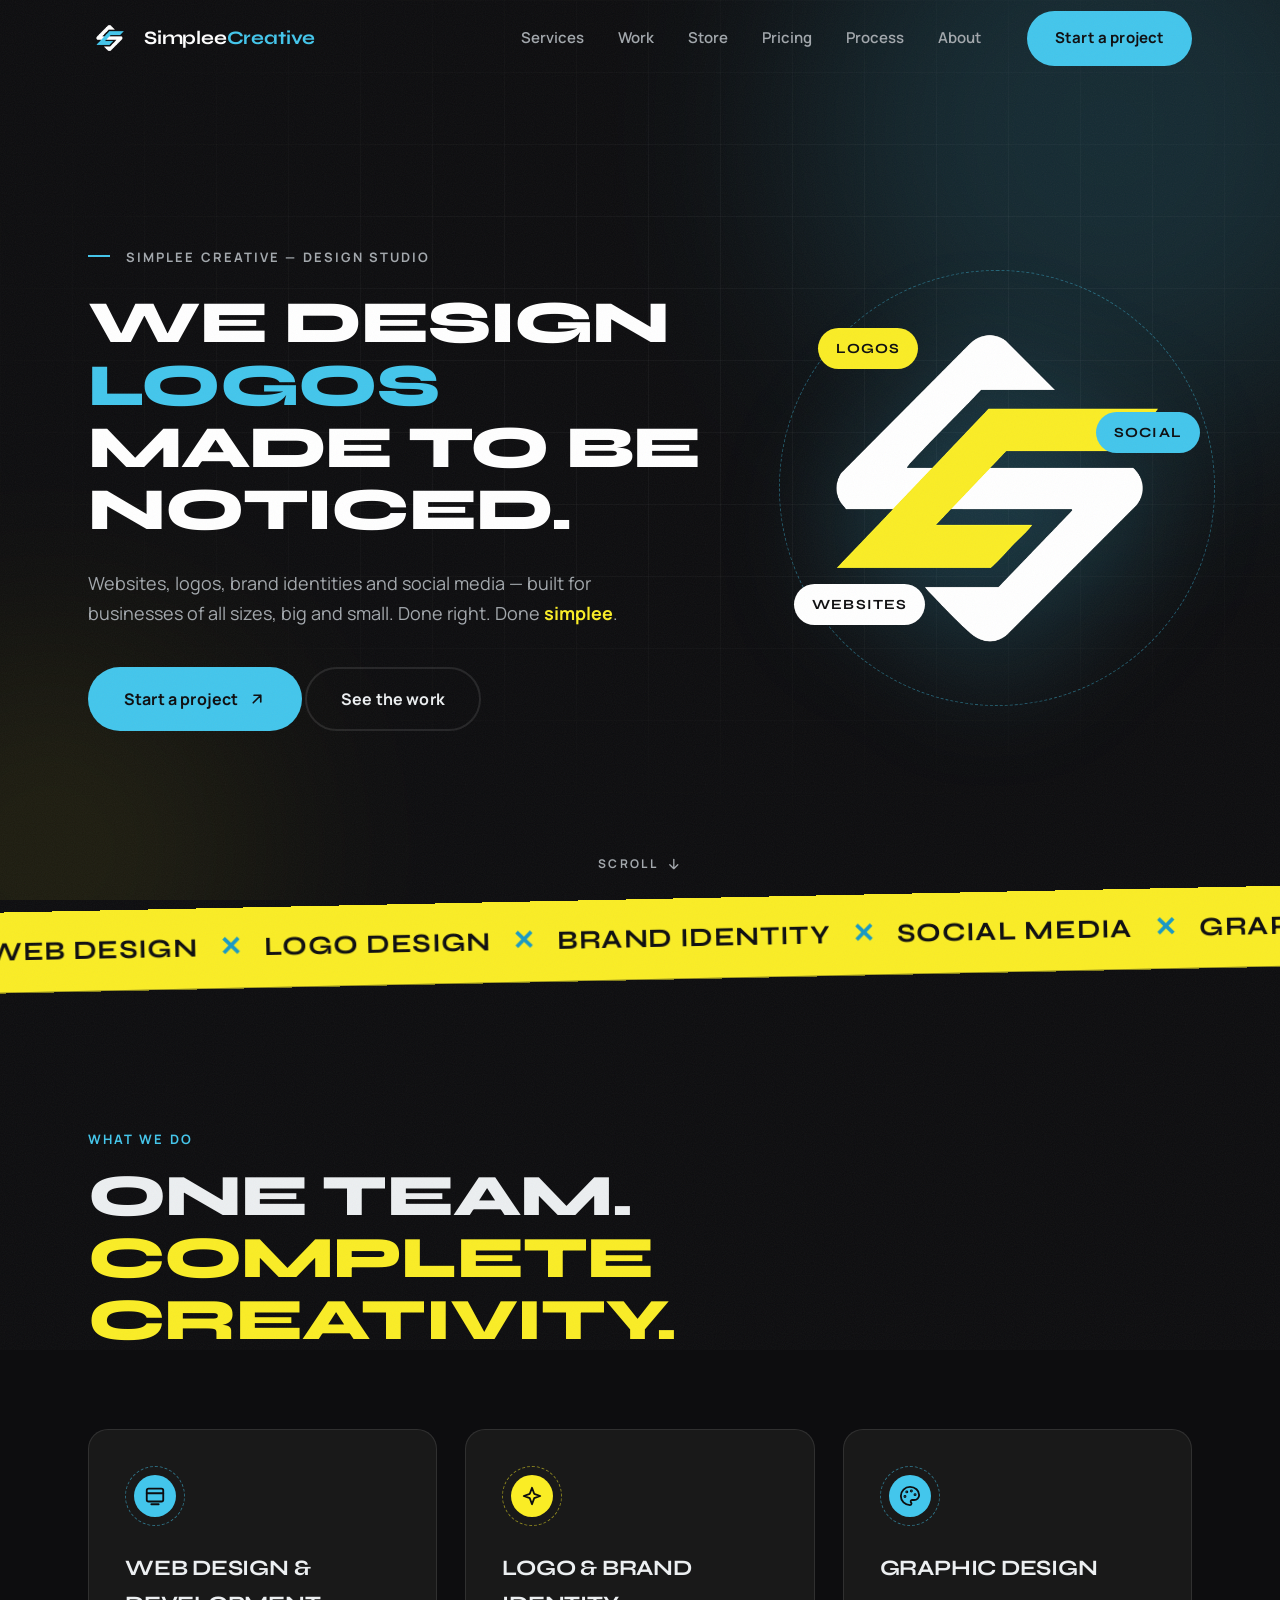
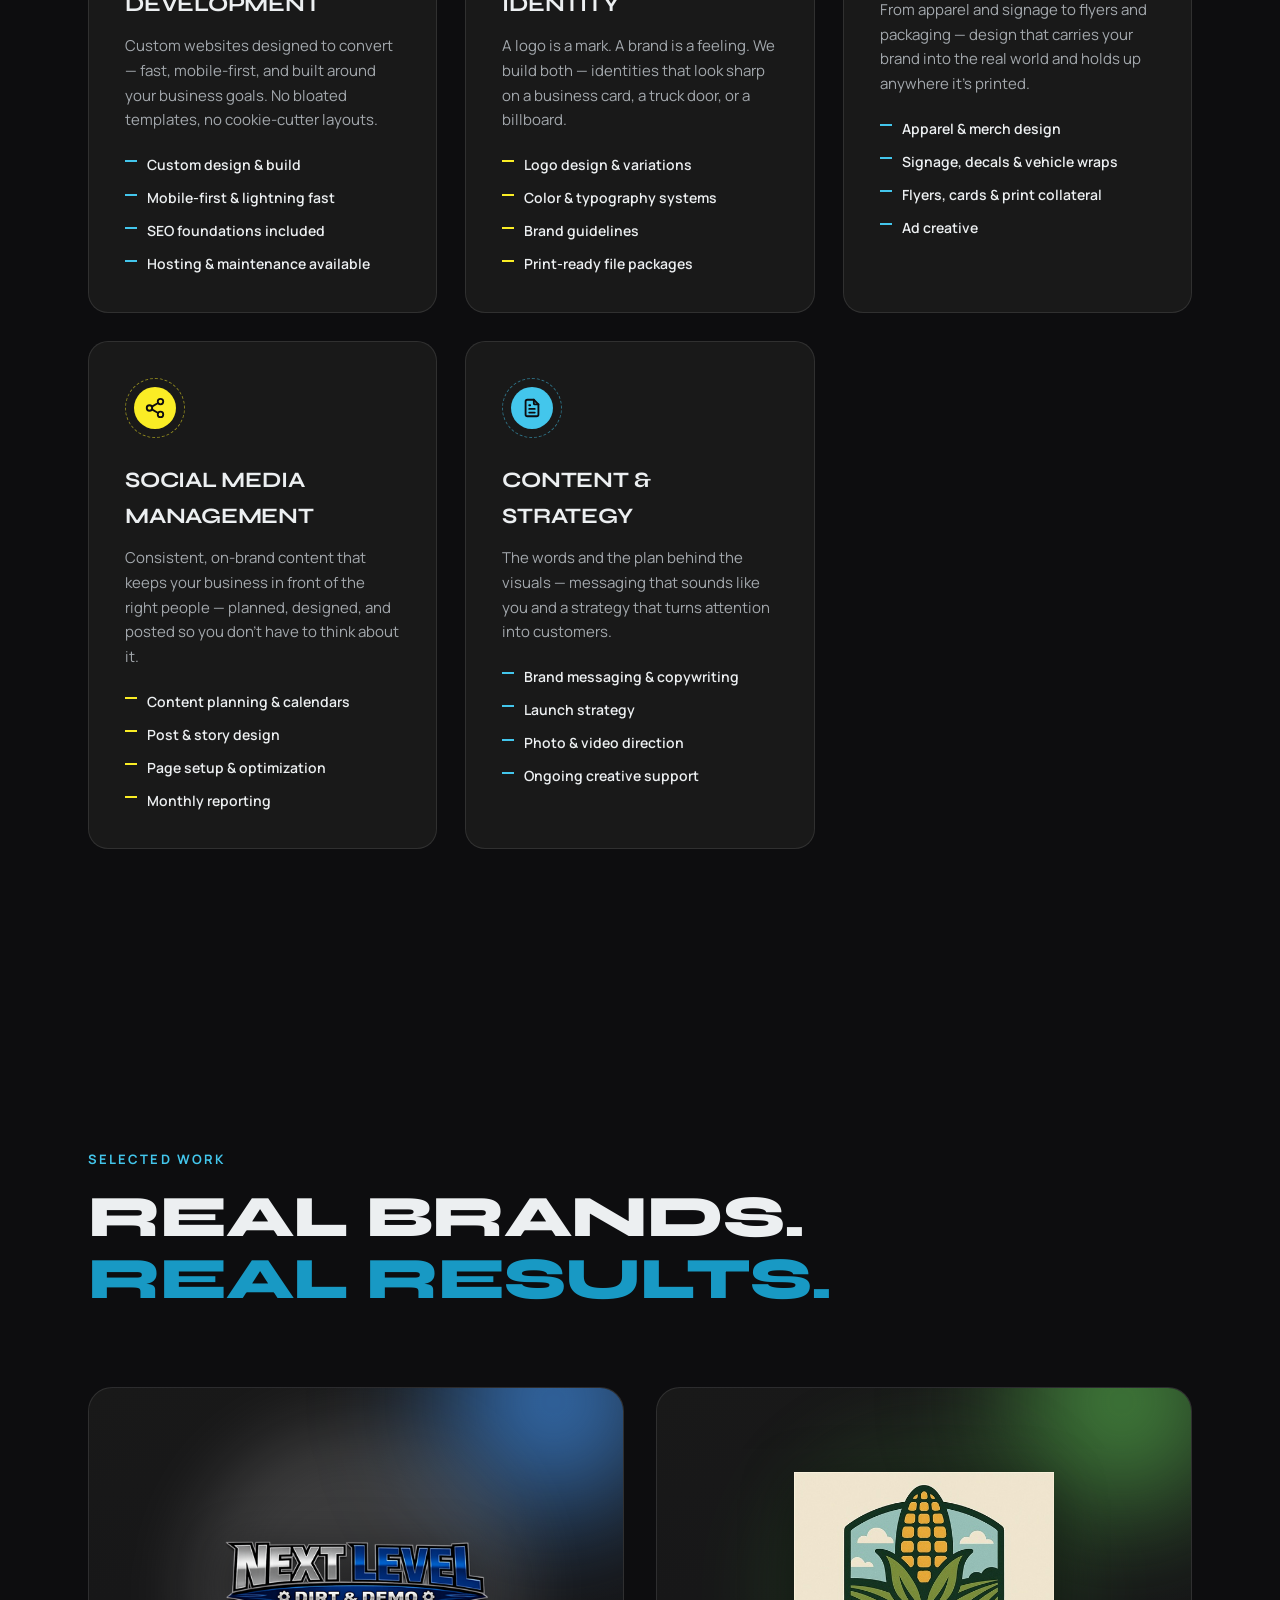
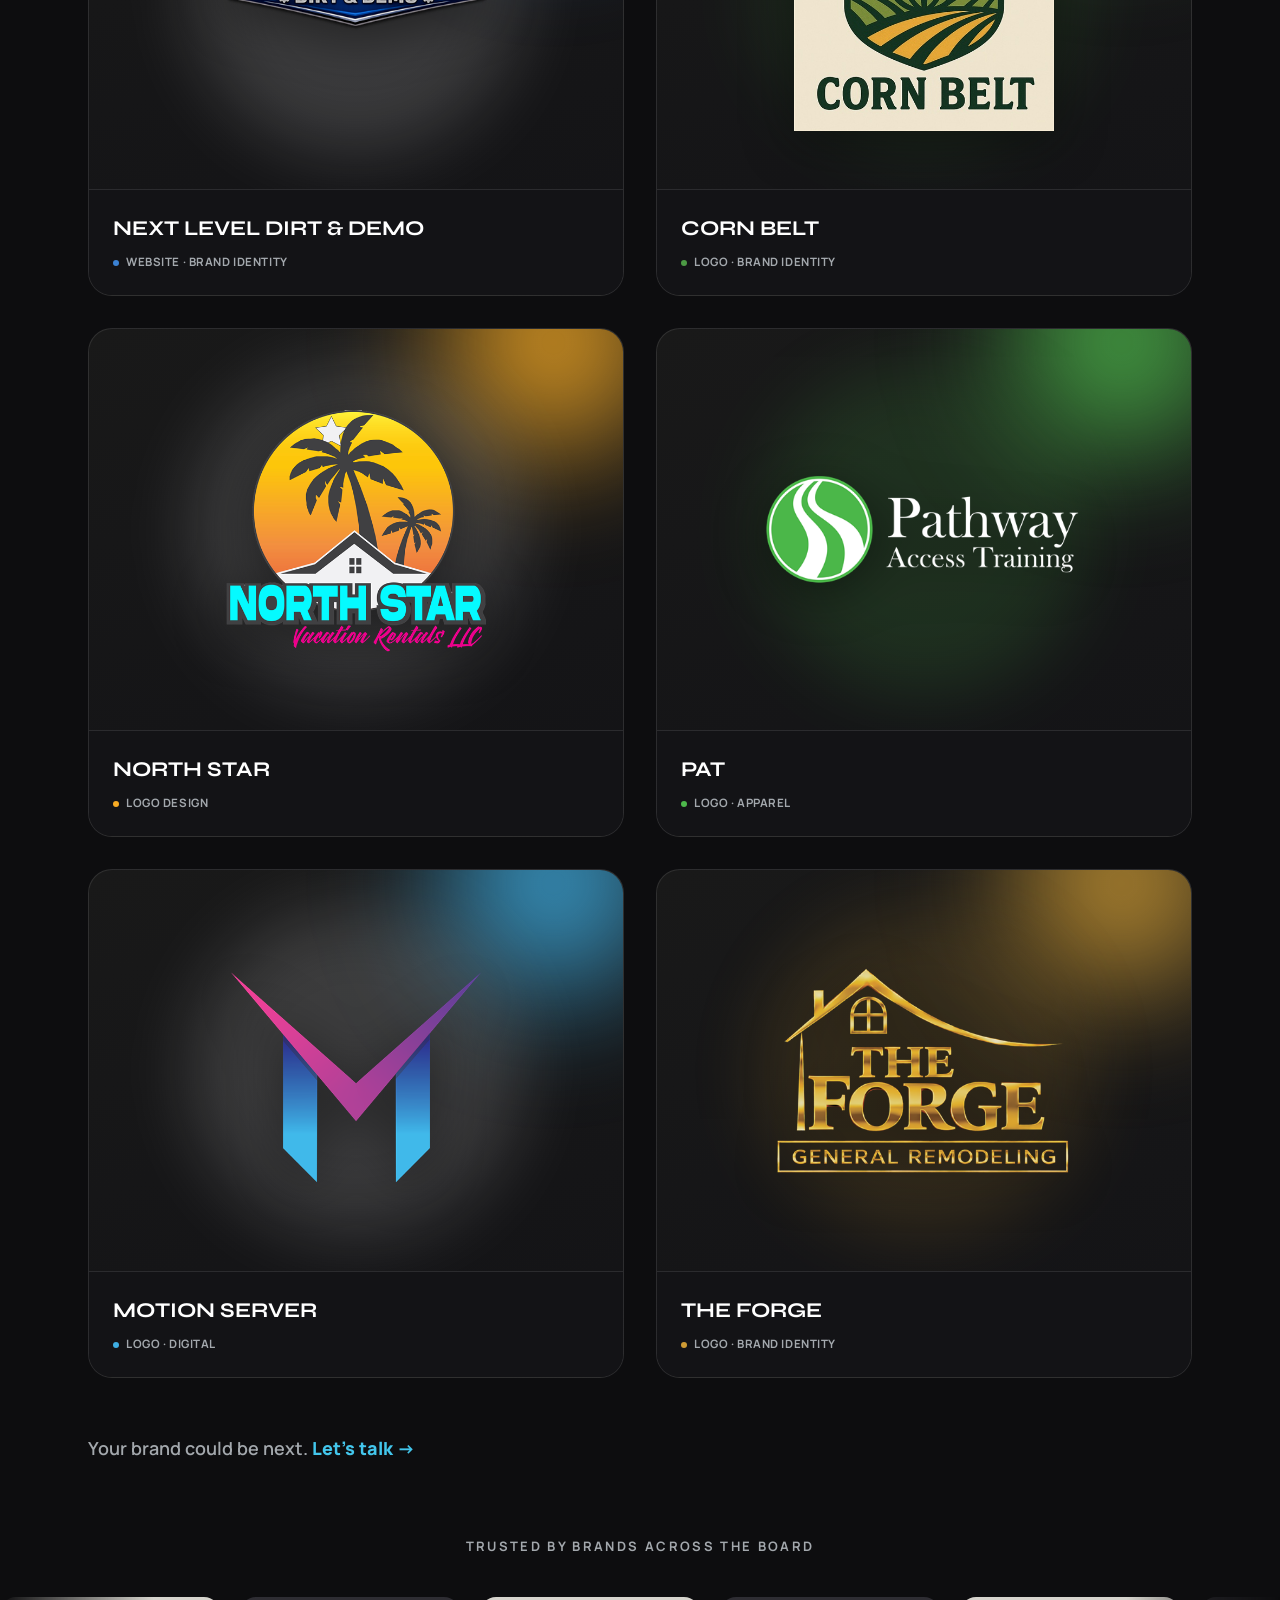
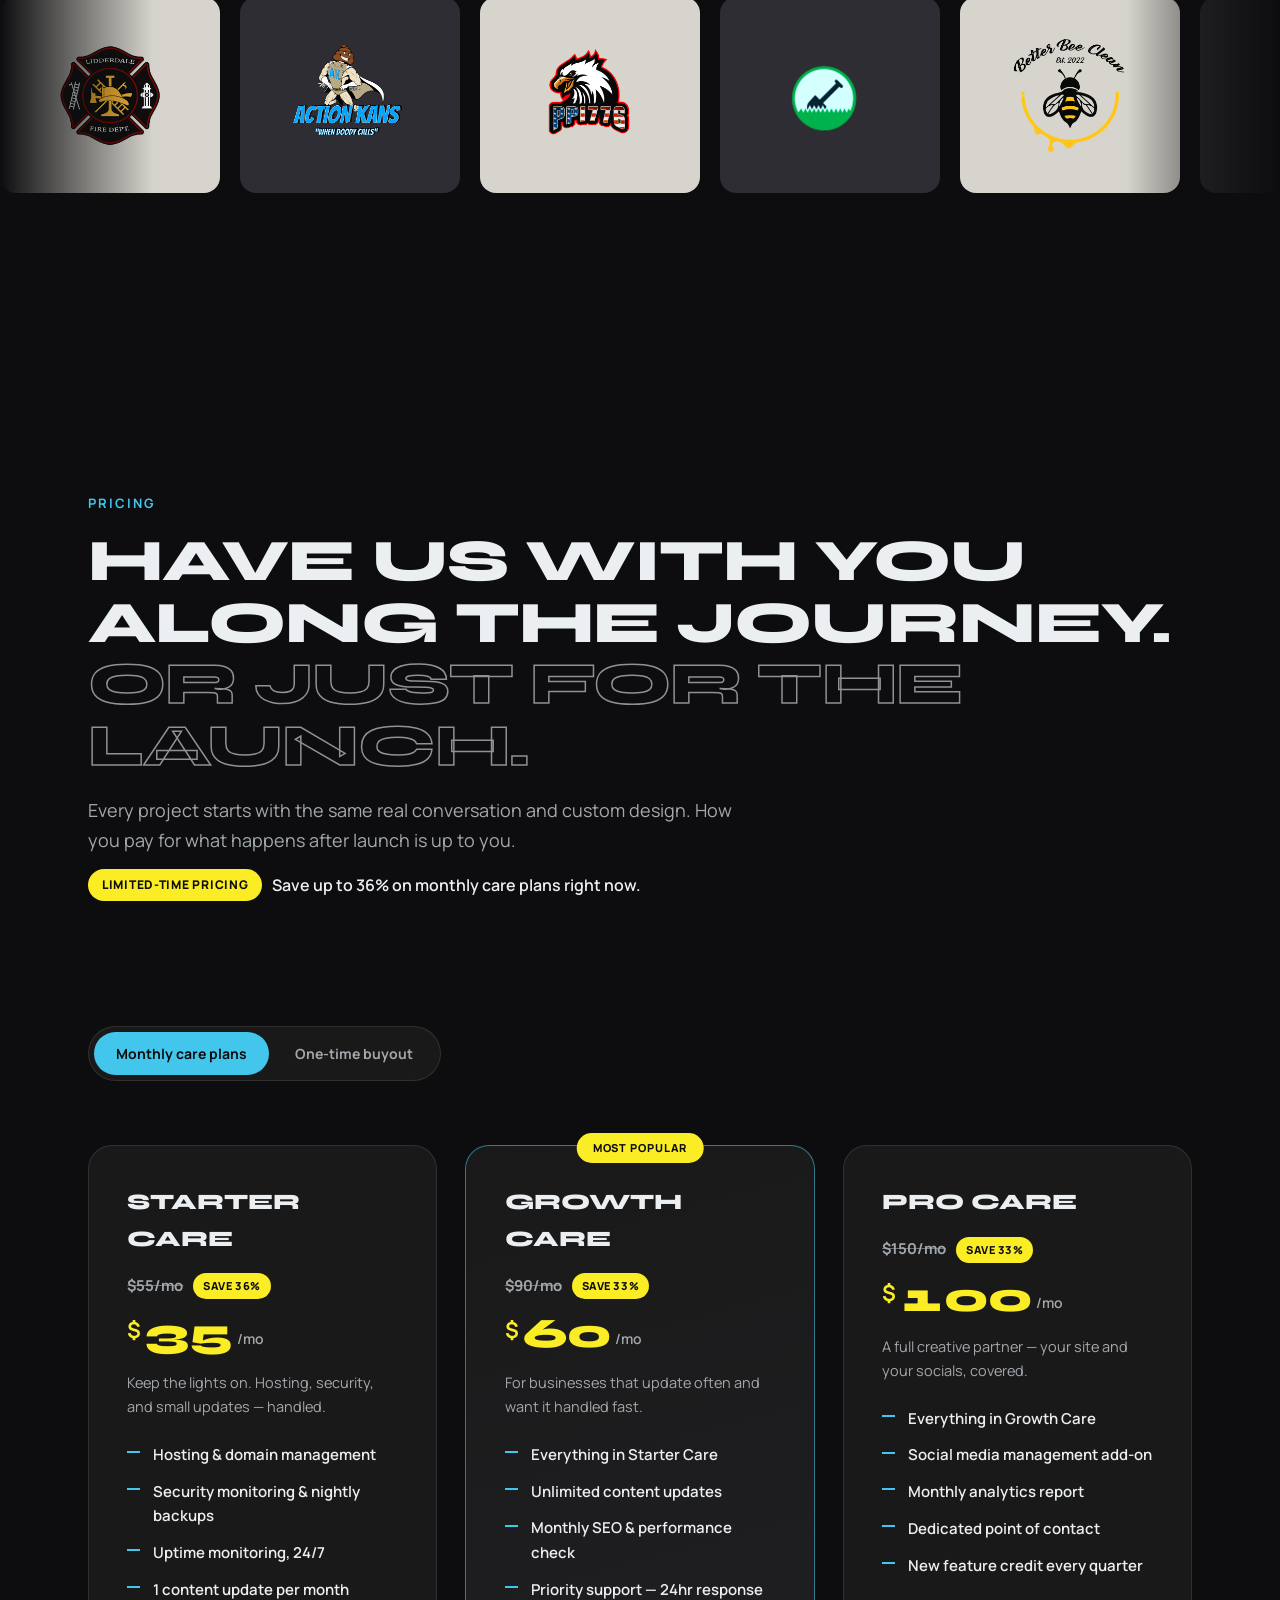
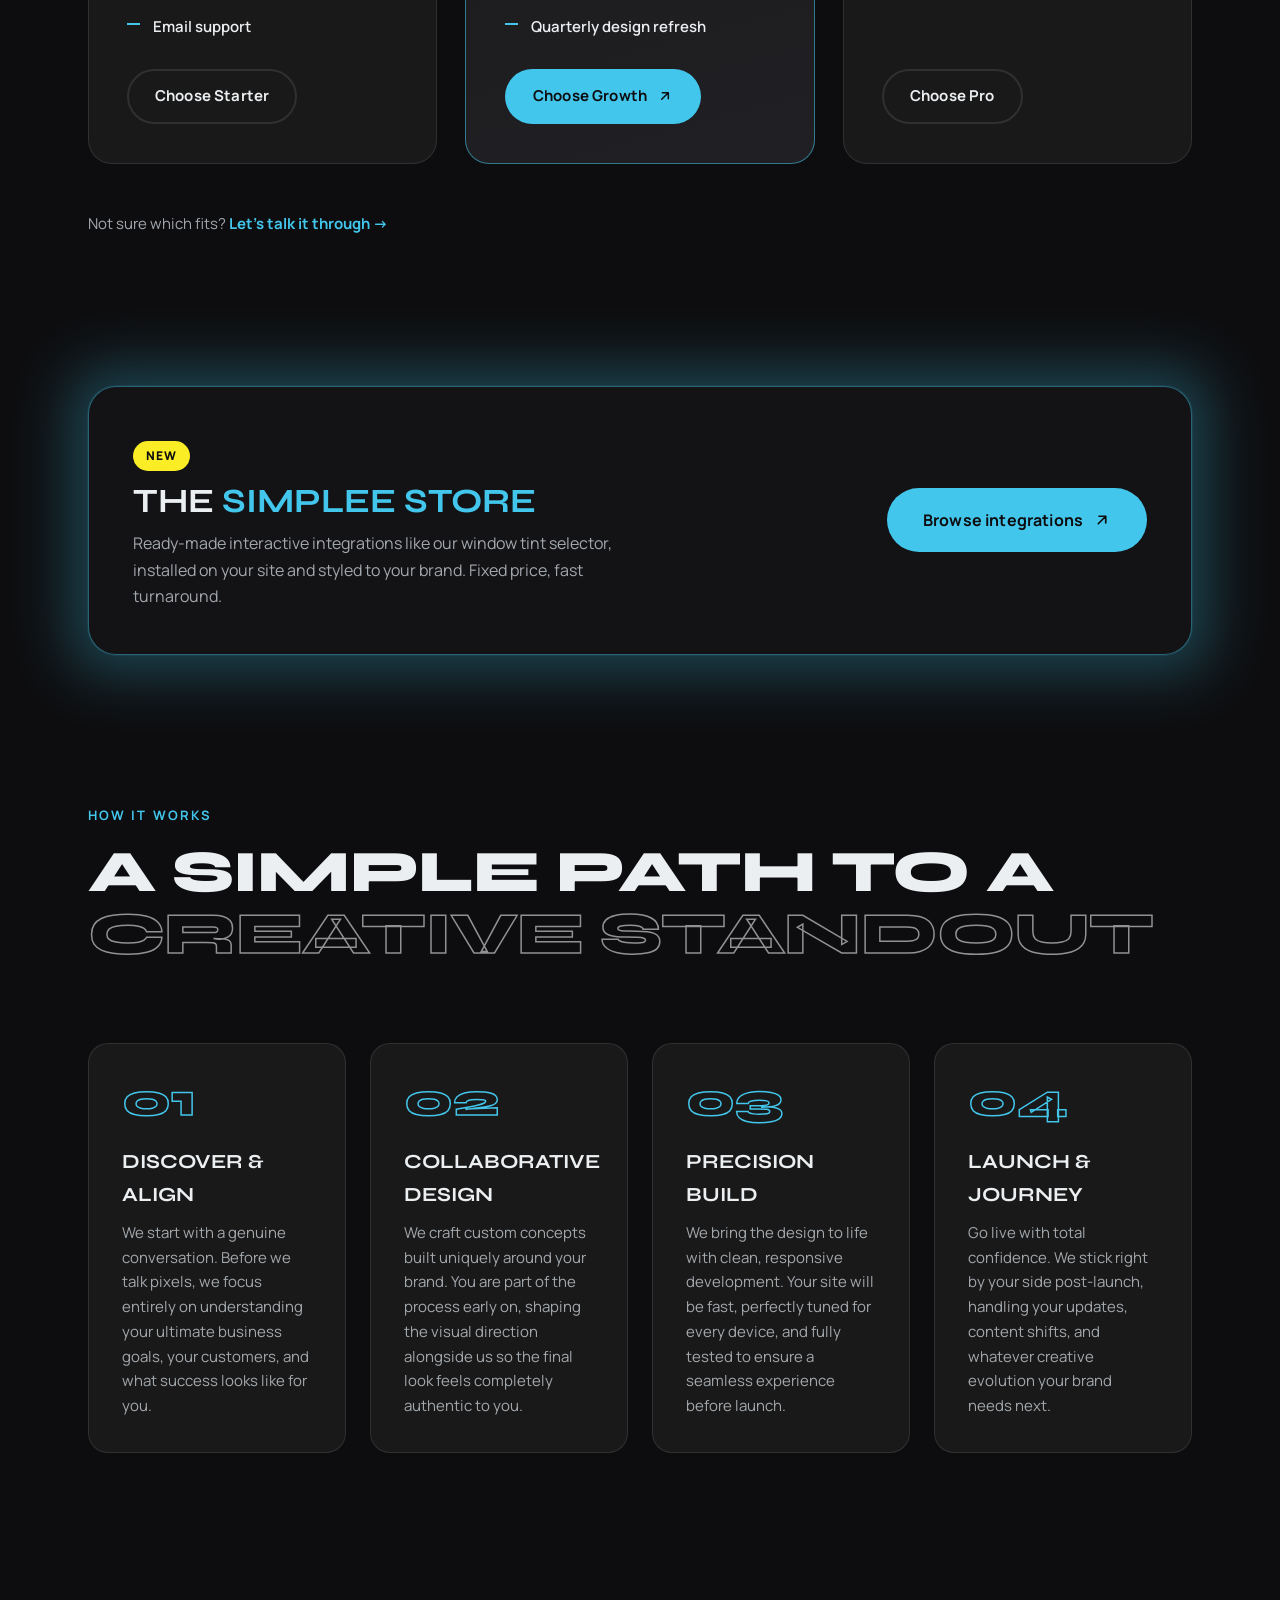
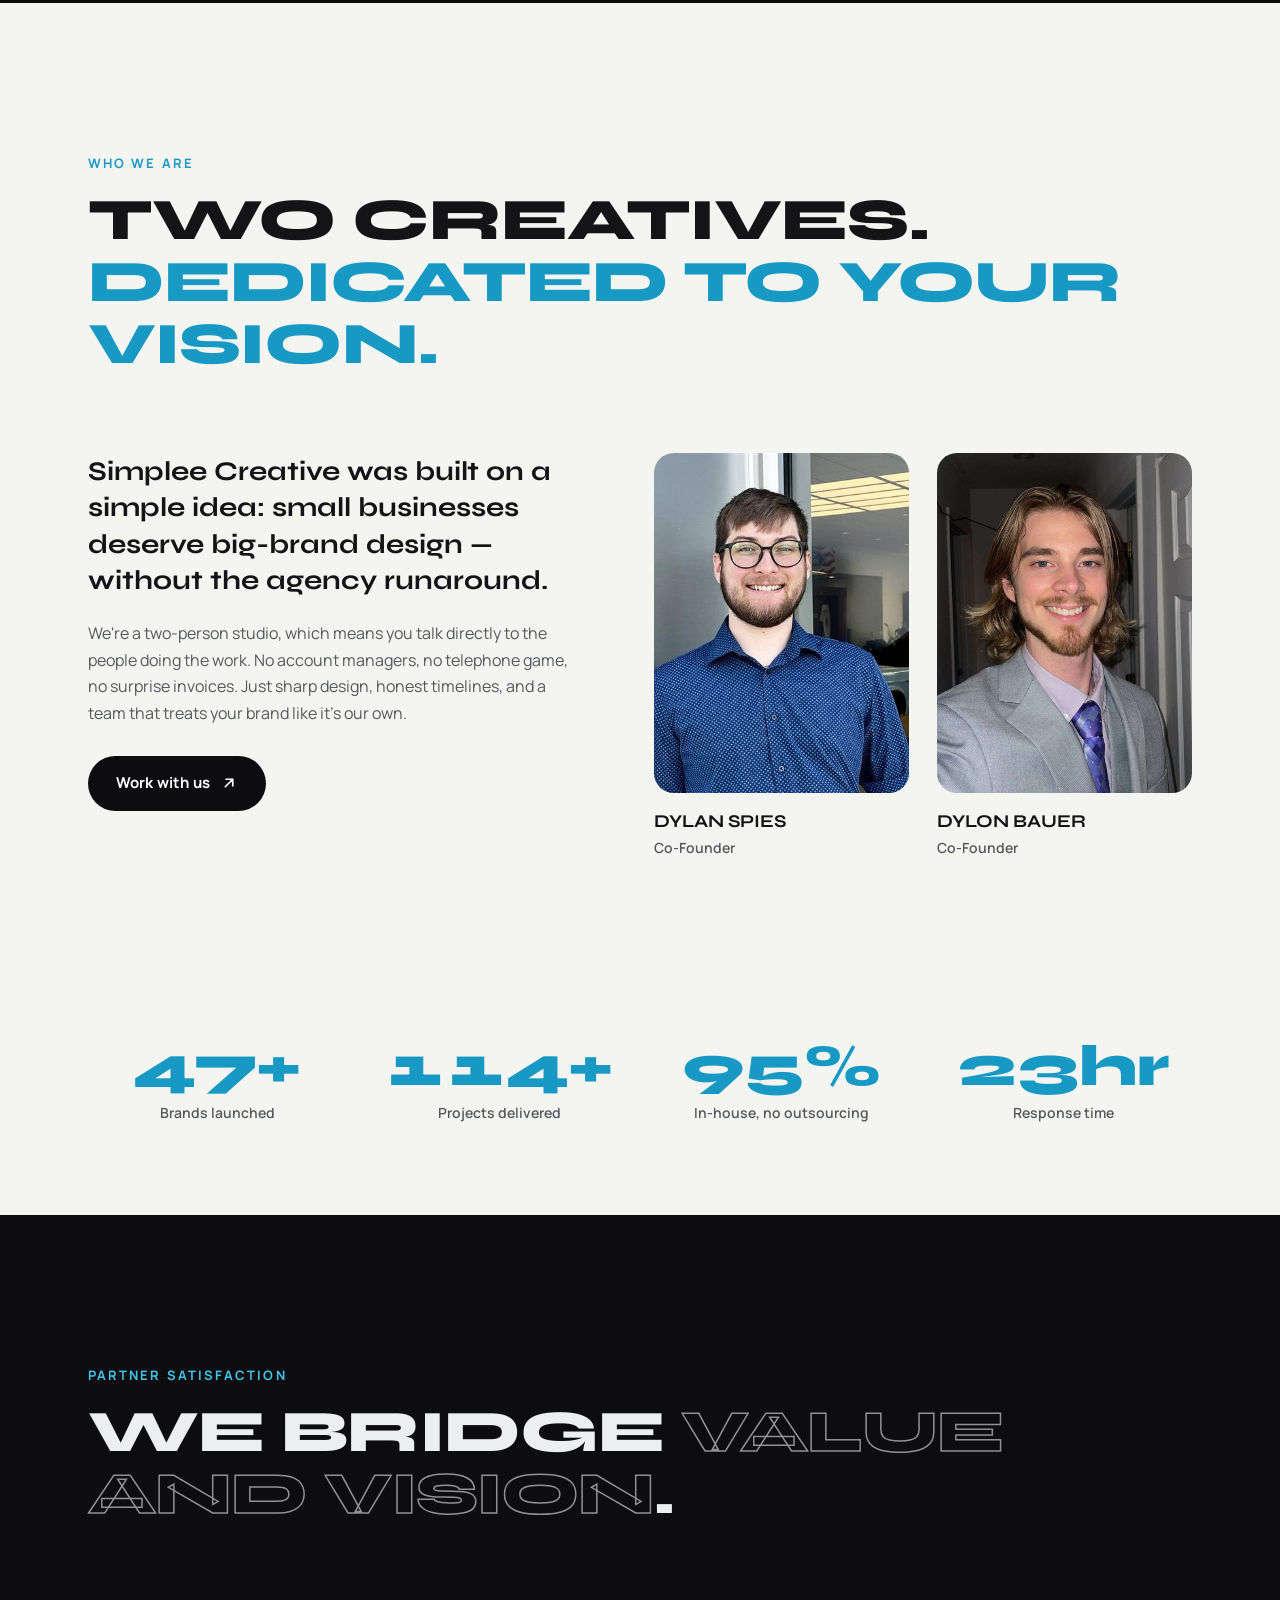
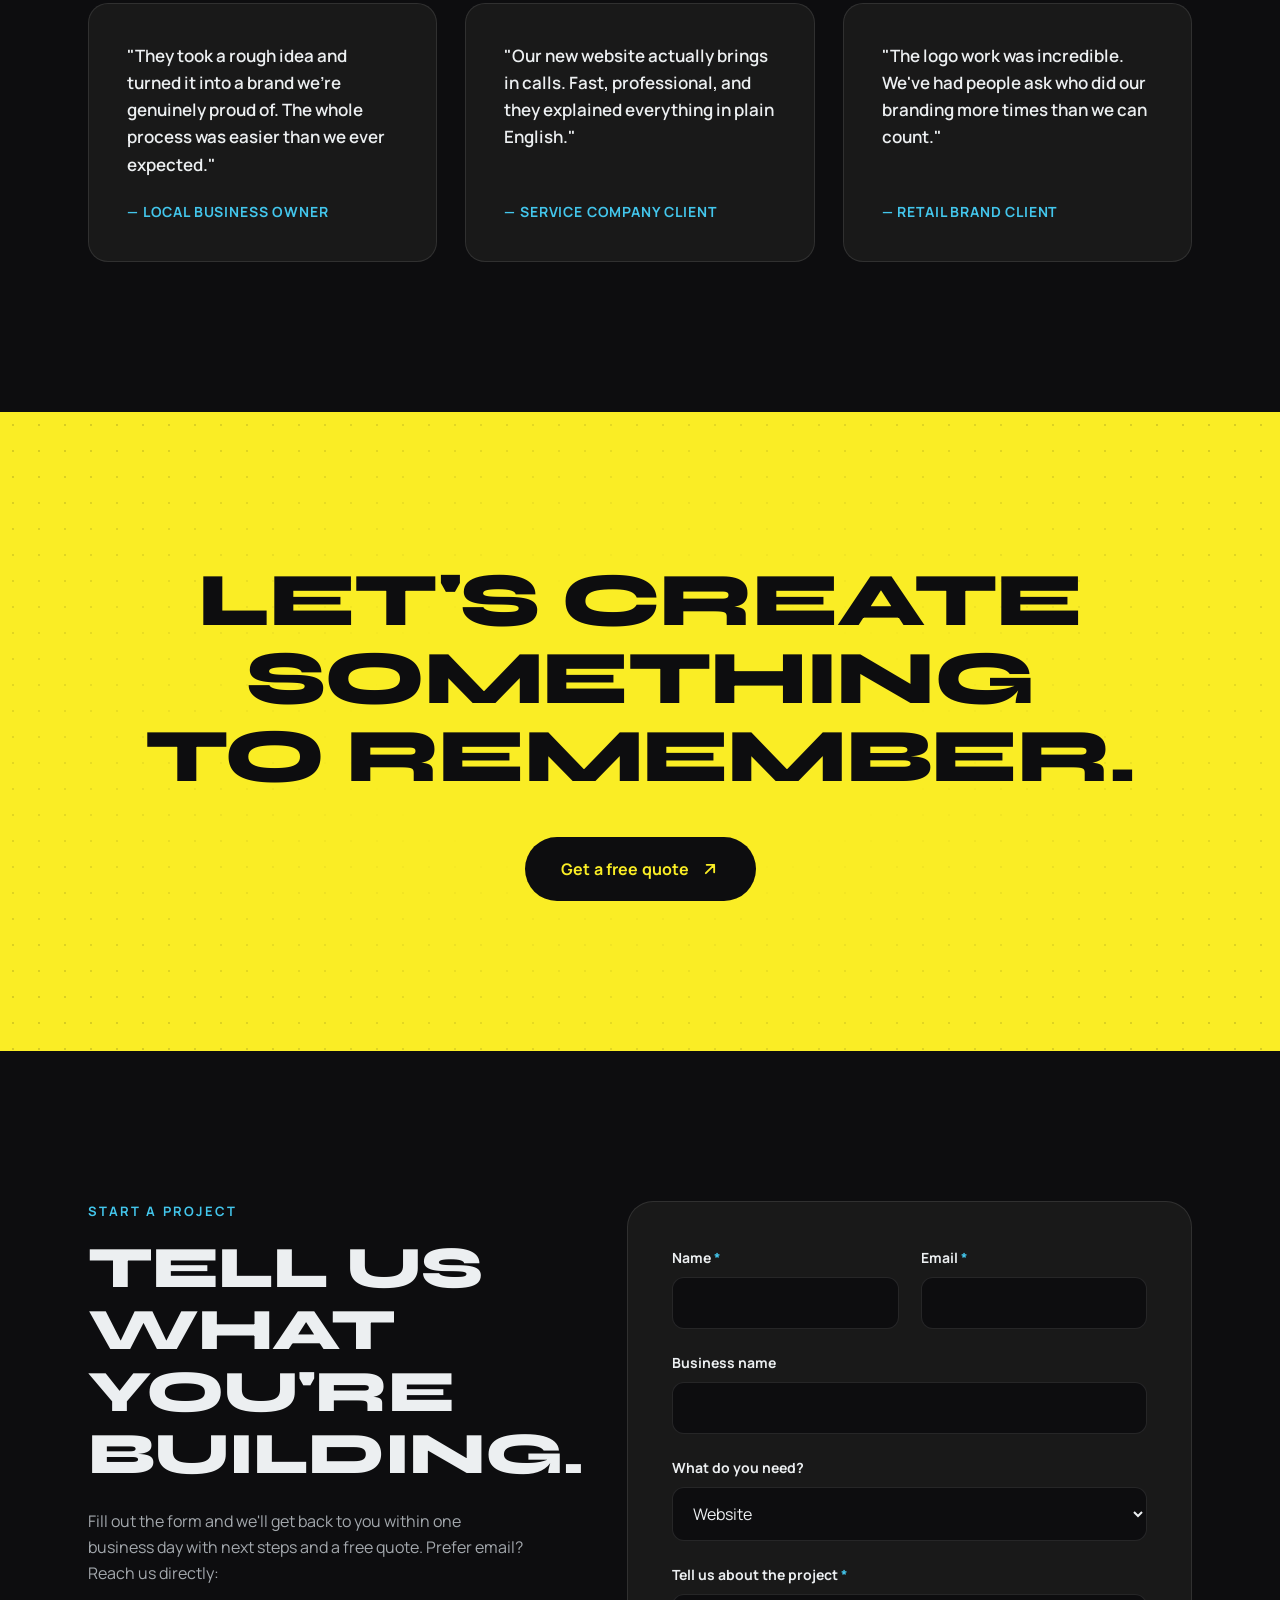
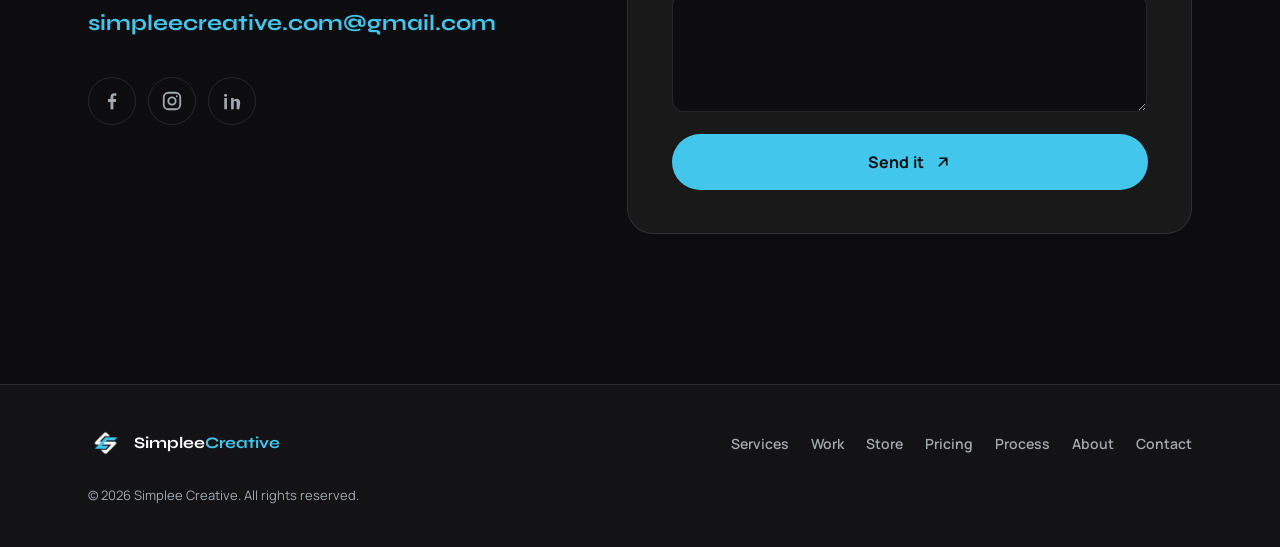
==== commit b231ecb5: "Wire real Stripe Payment Link for Starter Care The "Choose Starter" button now goes straight to live" ====
--- a/index.html
+++ b/index.html
@@ -661,6 +661,6 @@
     </div>
   </footer>
 
-  <script src="js/main.js?v=11" defer></script>
+  <script src="js/main.js?v=12" defer></script>
 </body>
 </html>
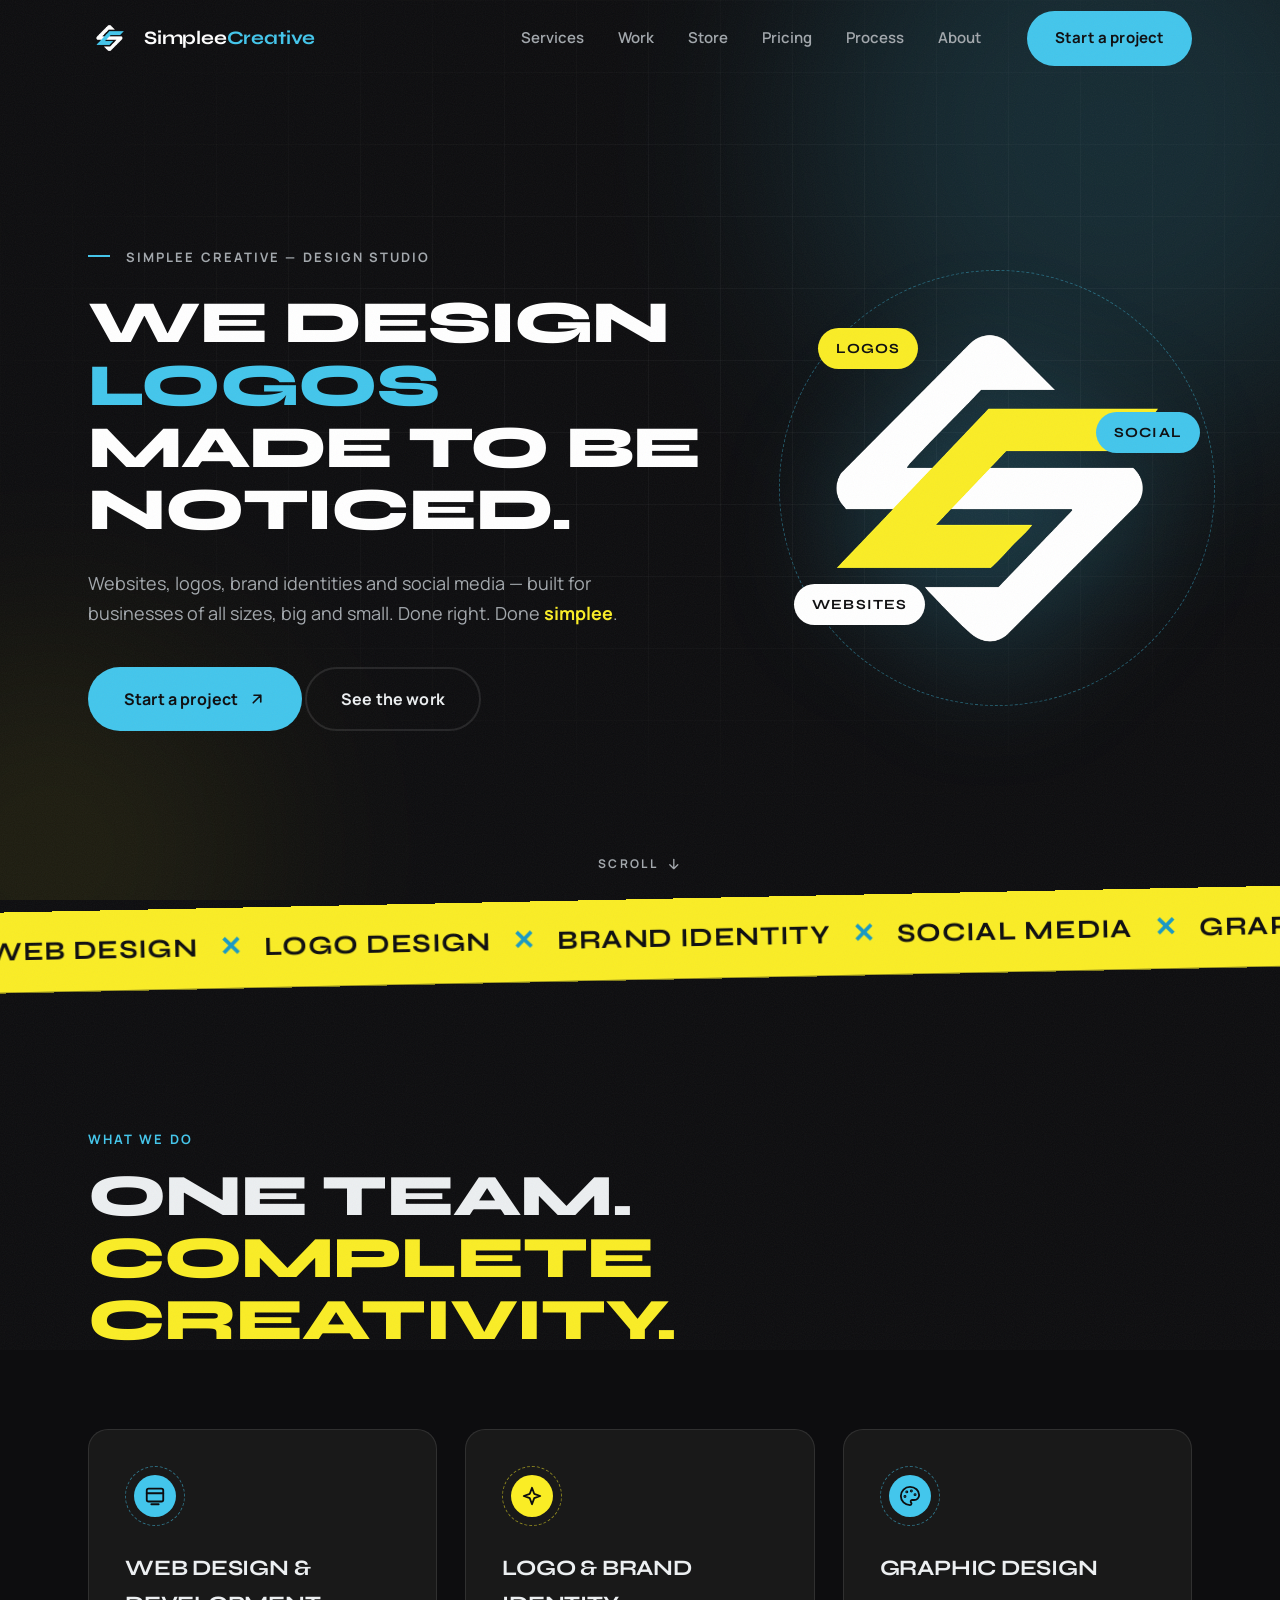
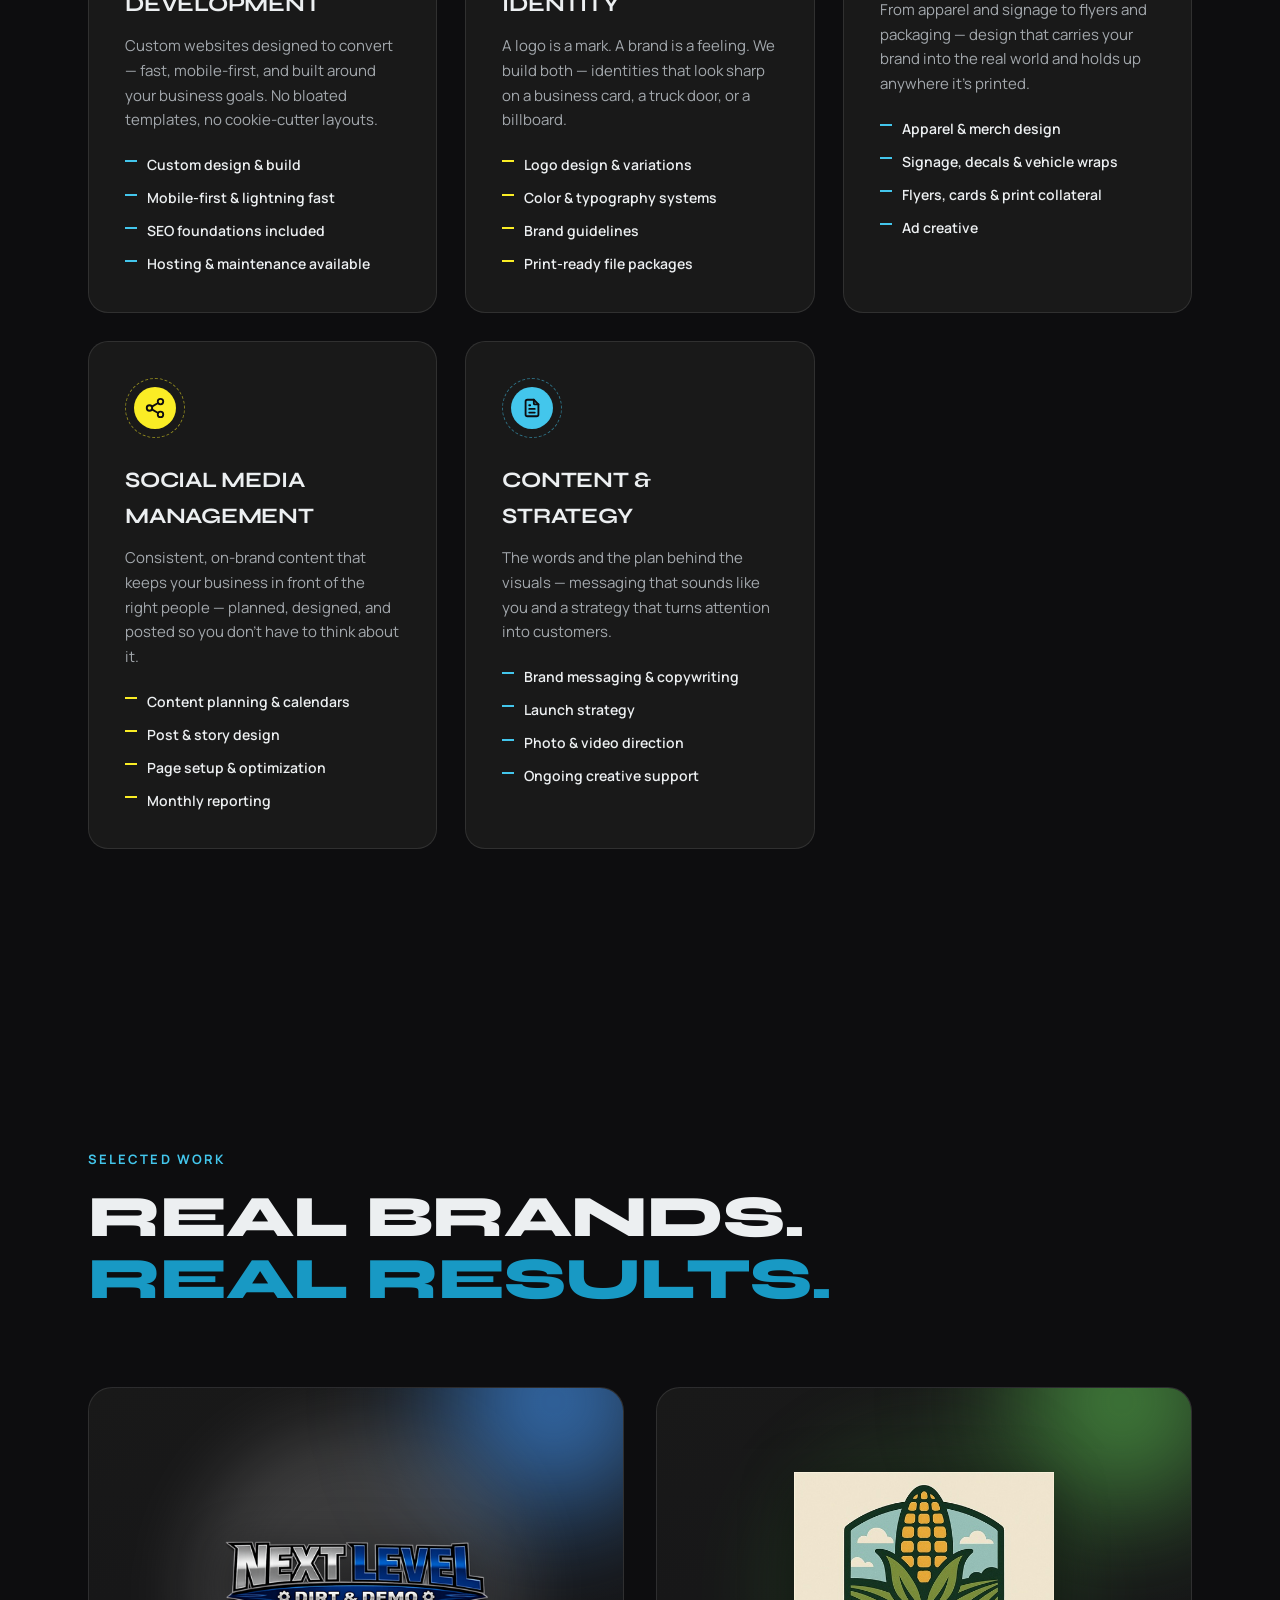
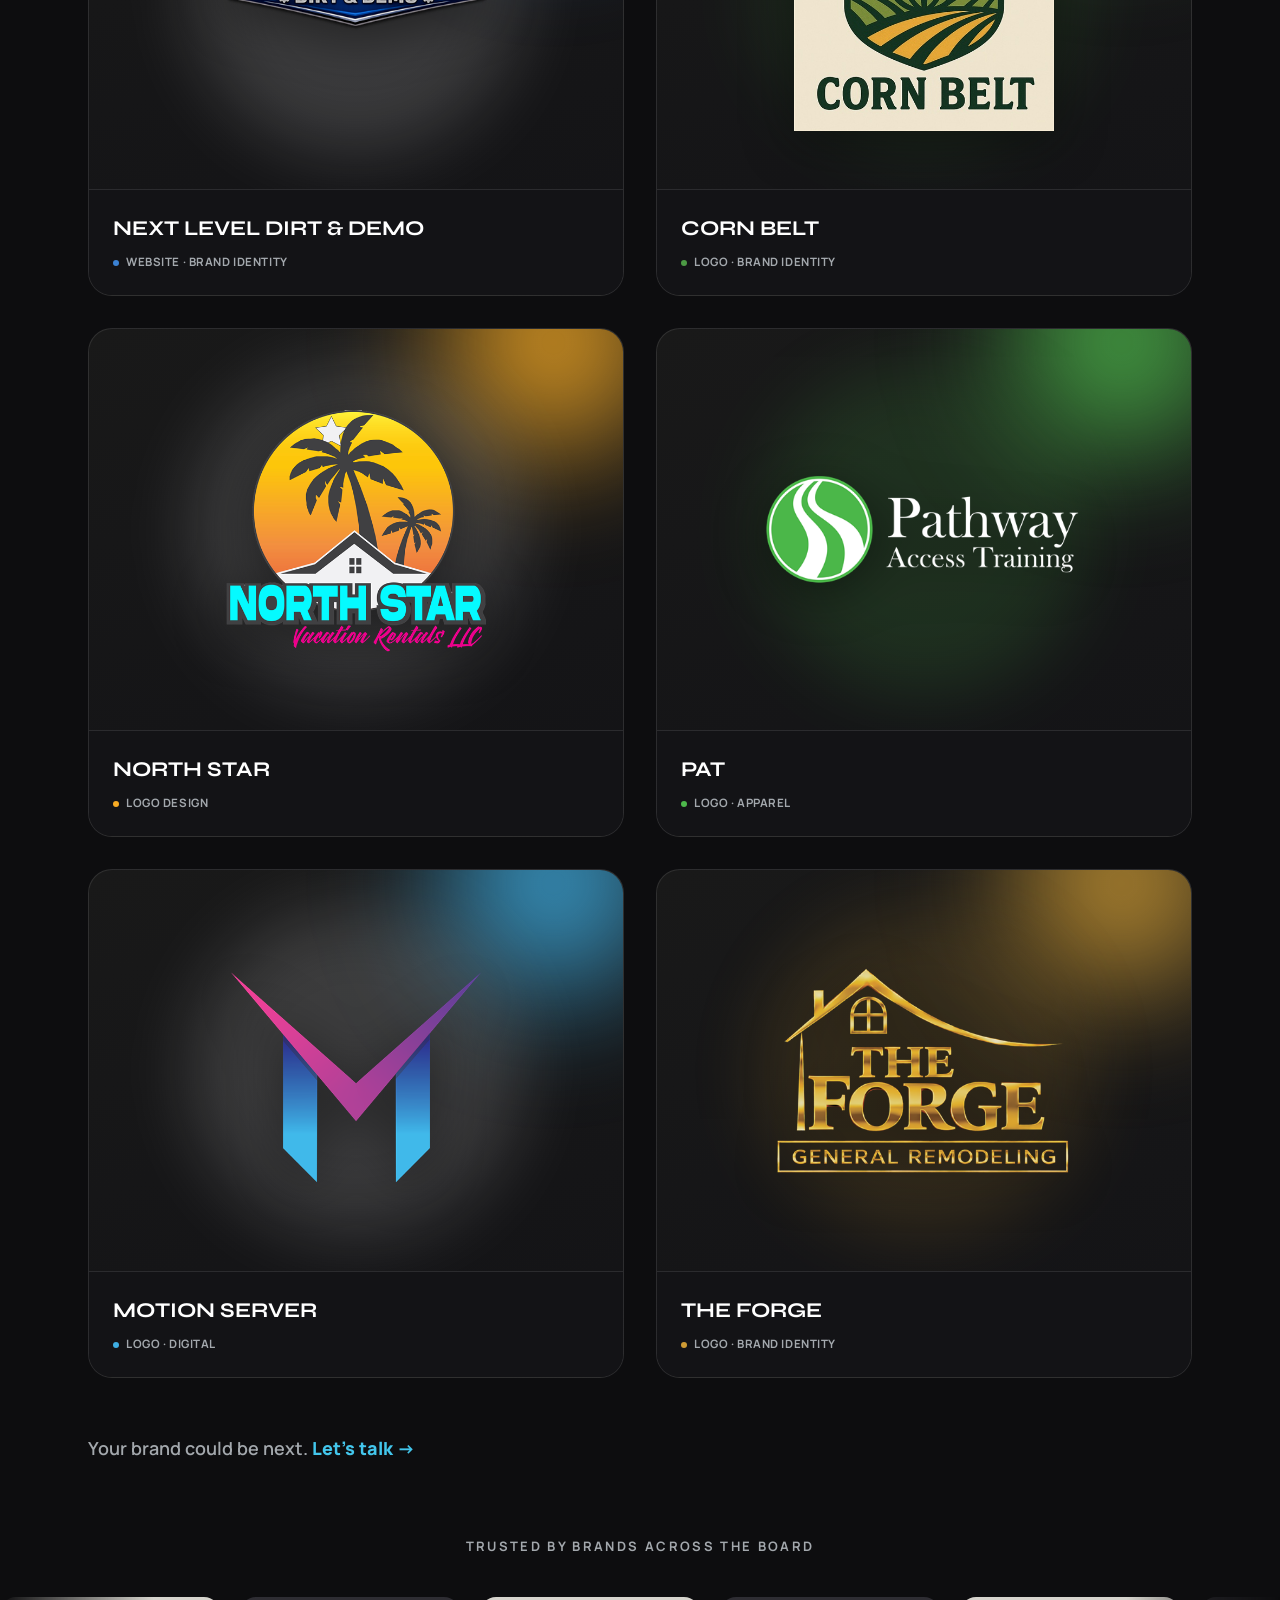
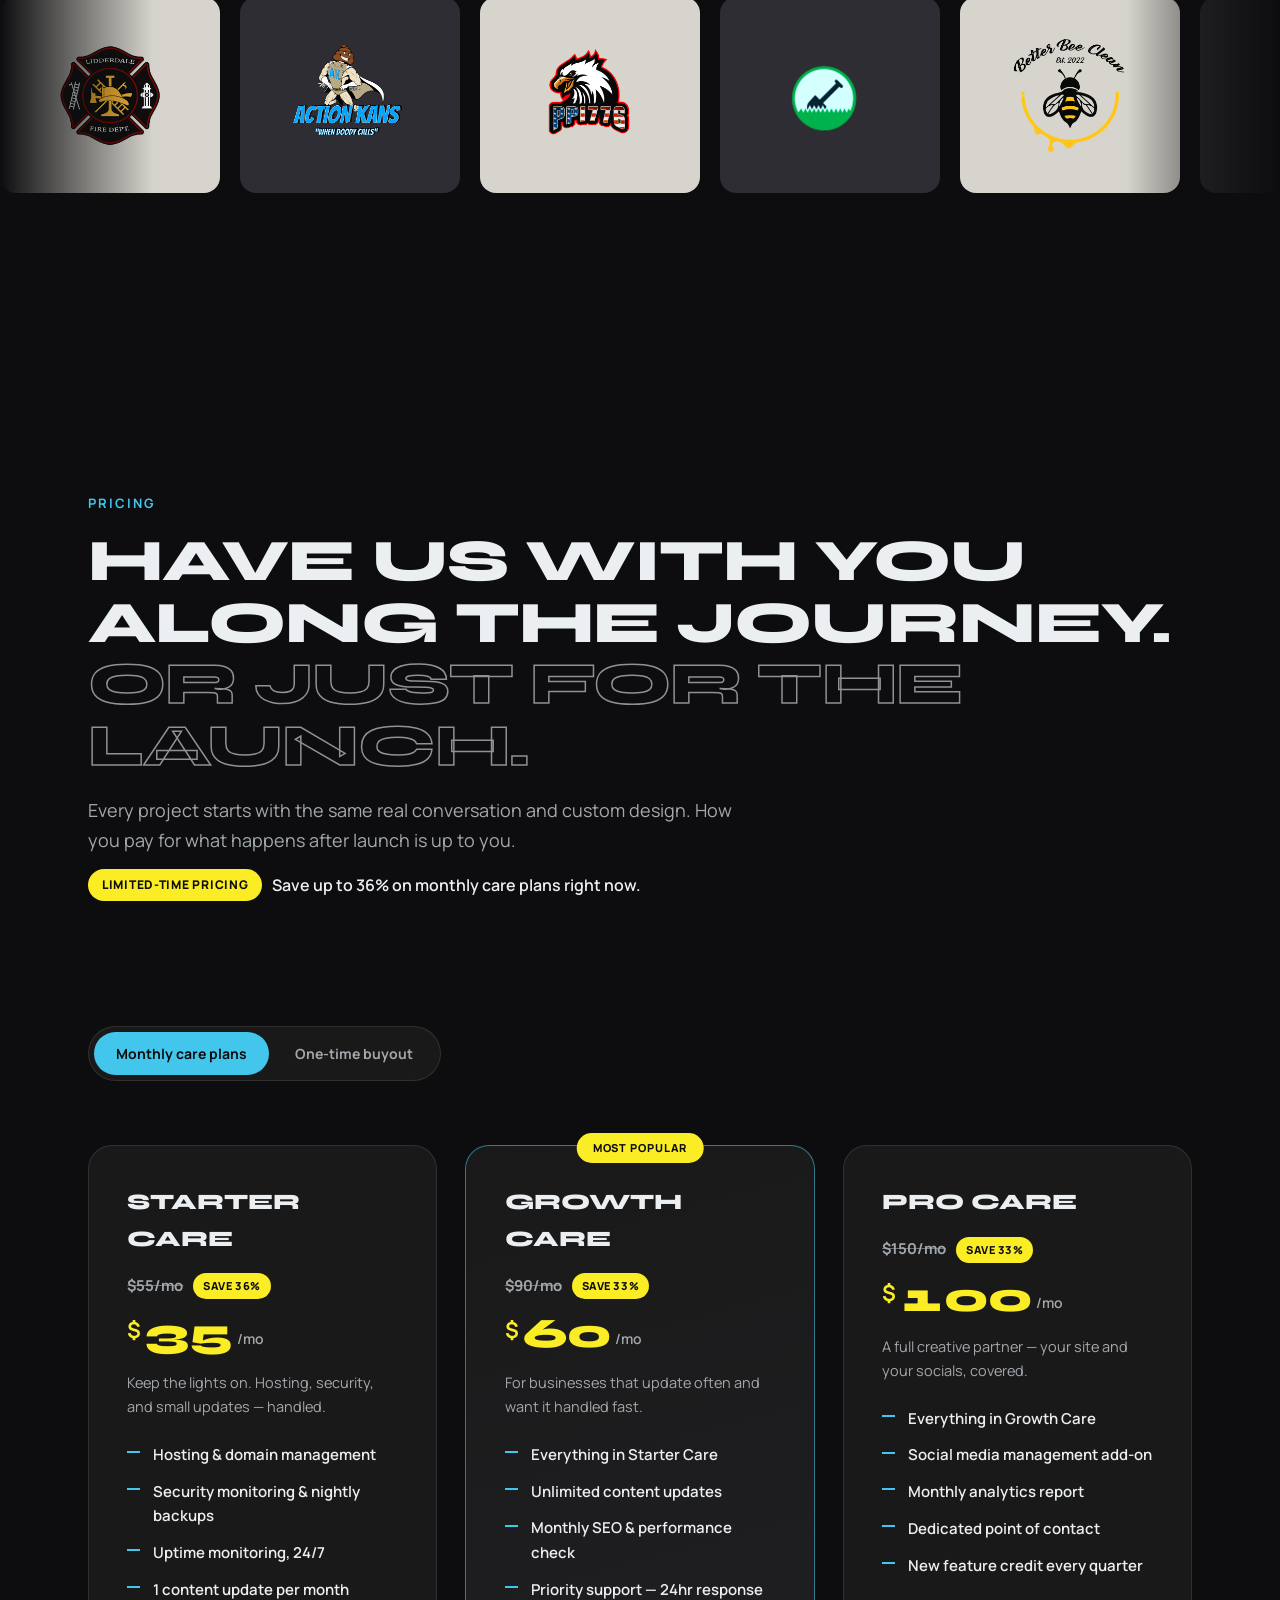
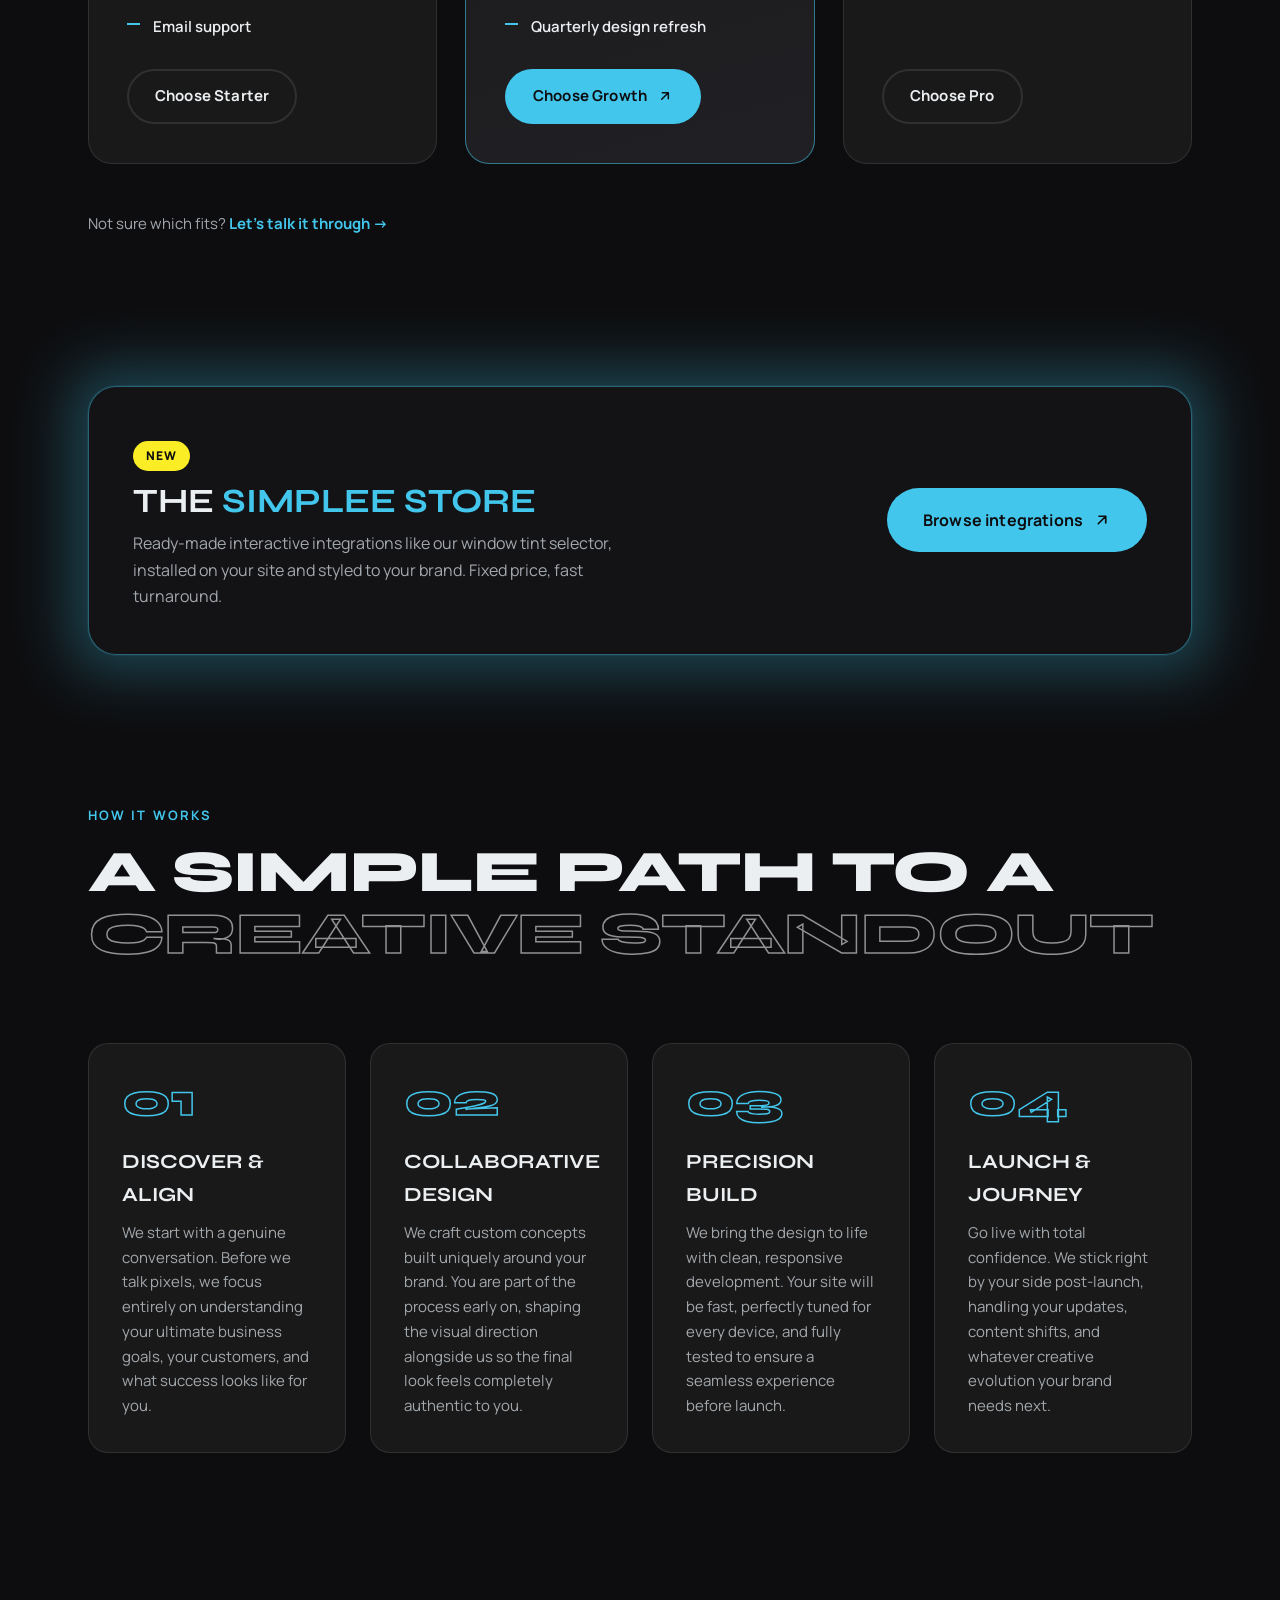
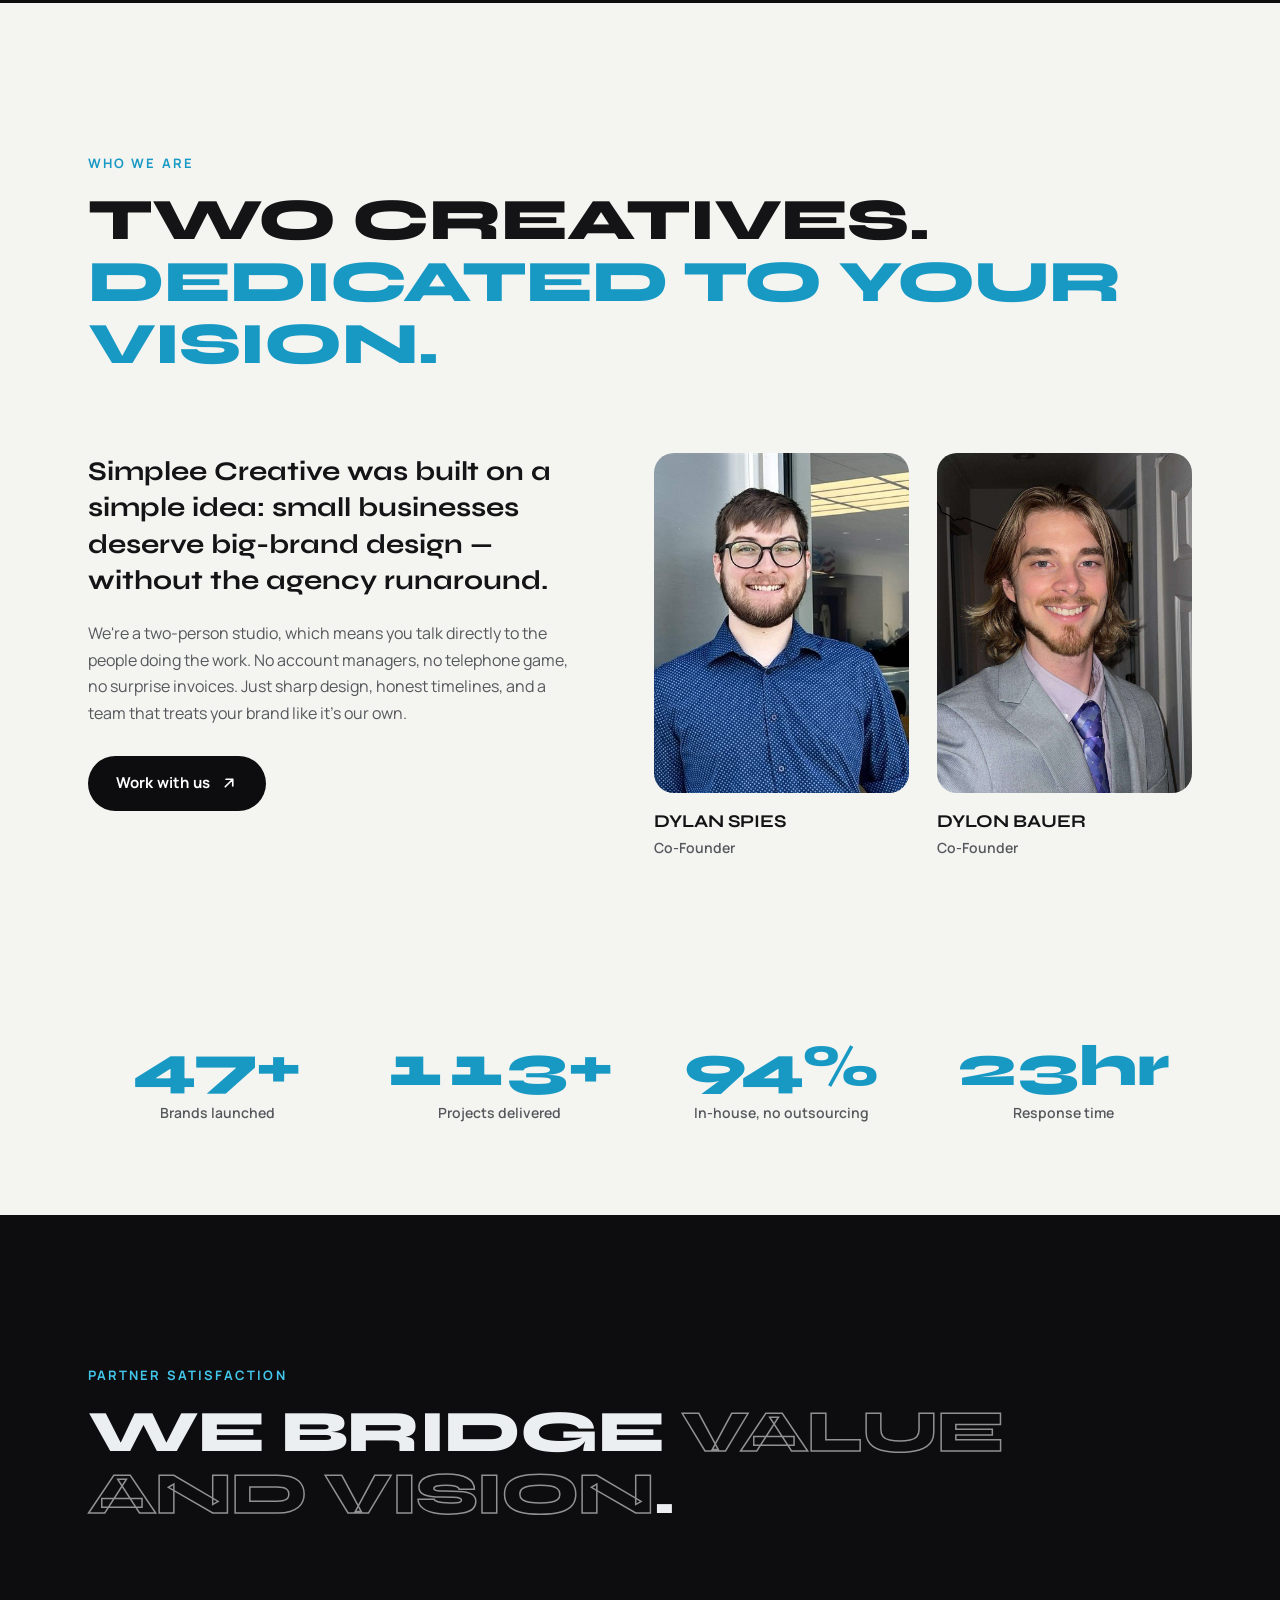
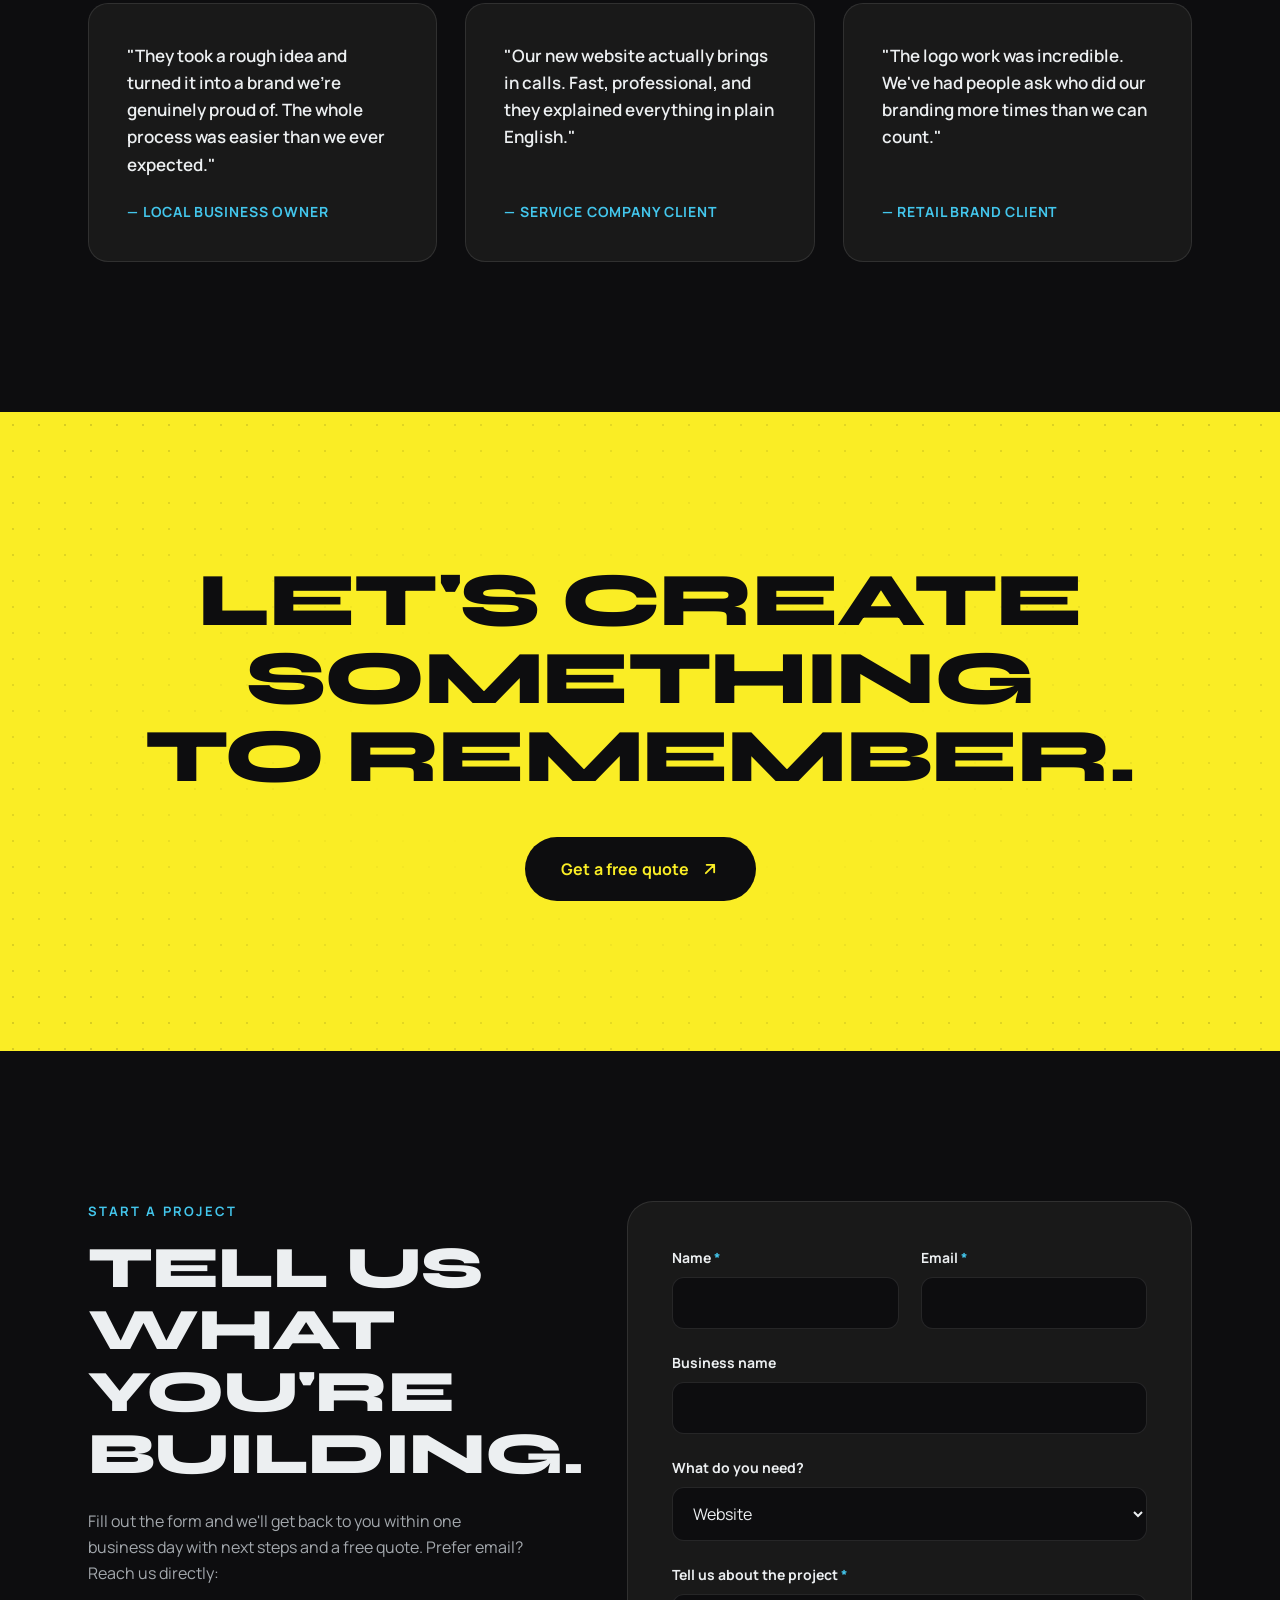
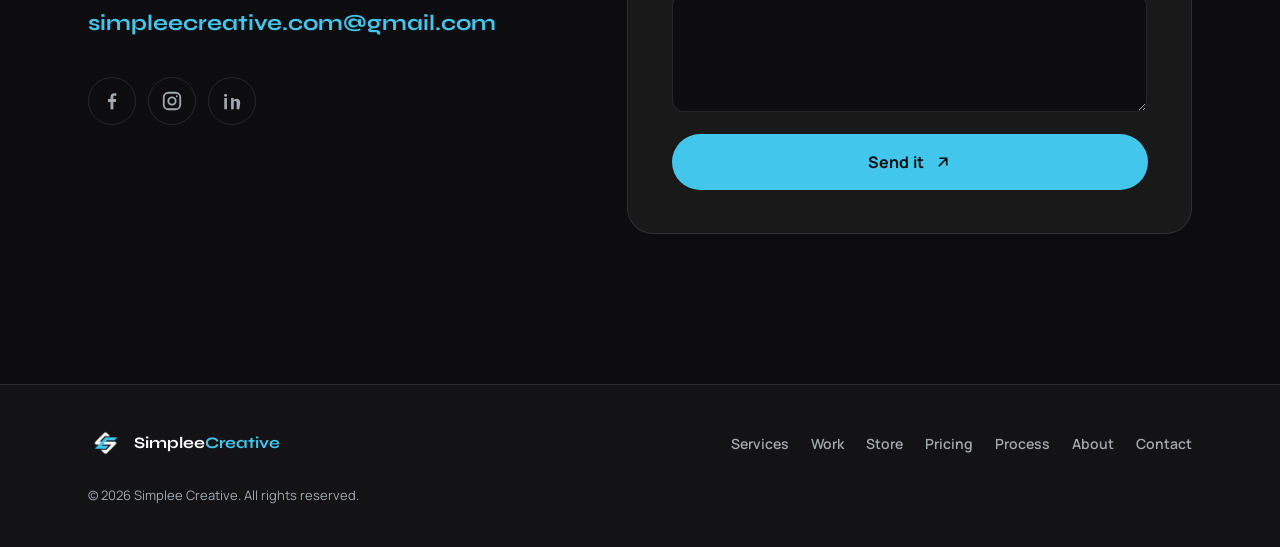
==== commit cec16624: "Wire real Stripe Payment Link for Growth Care The "Choose Growth" button now goes straight to live S" ====
--- a/index.html
+++ b/index.html
@@ -661,6 +661,6 @@
     </div>
   </footer>
 
-  <script src="js/main.js?v=12" defer></script>
+  <script src="js/main.js?v=13" defer></script>
 </body>
 </html>
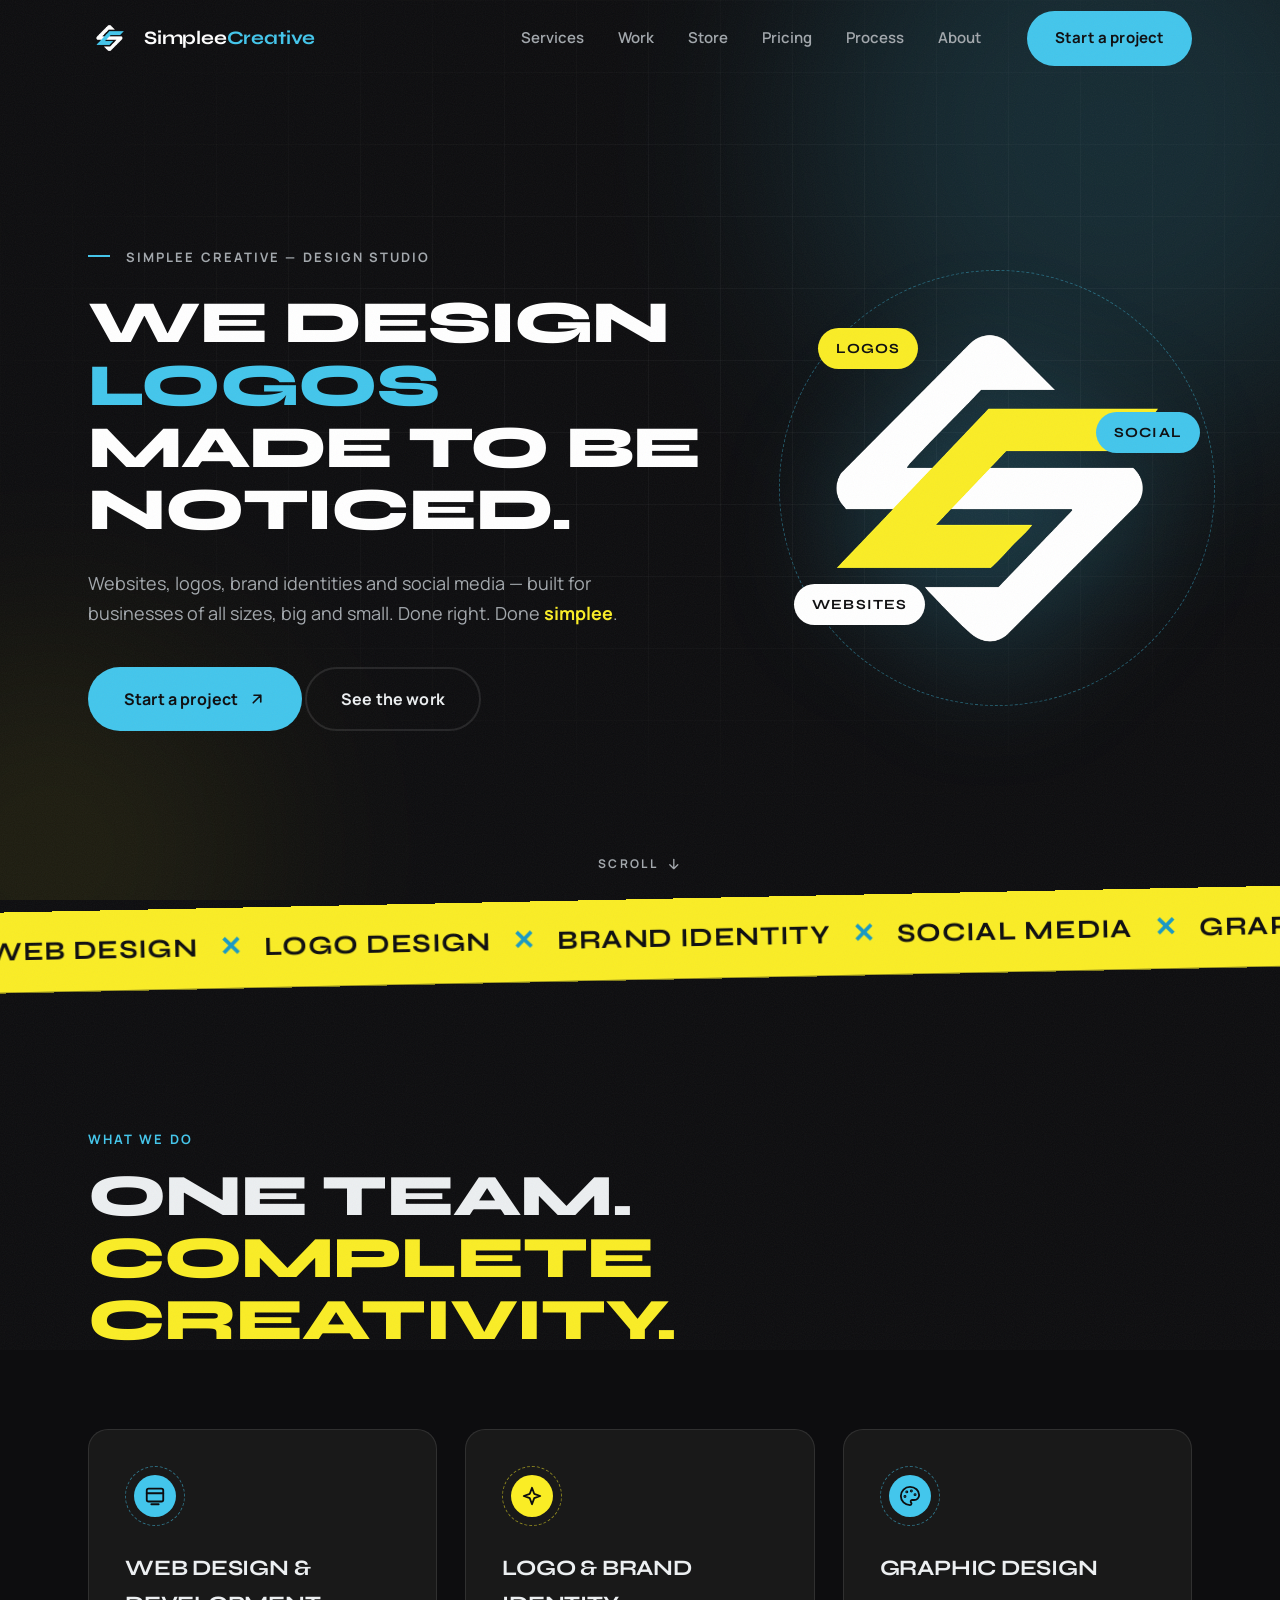
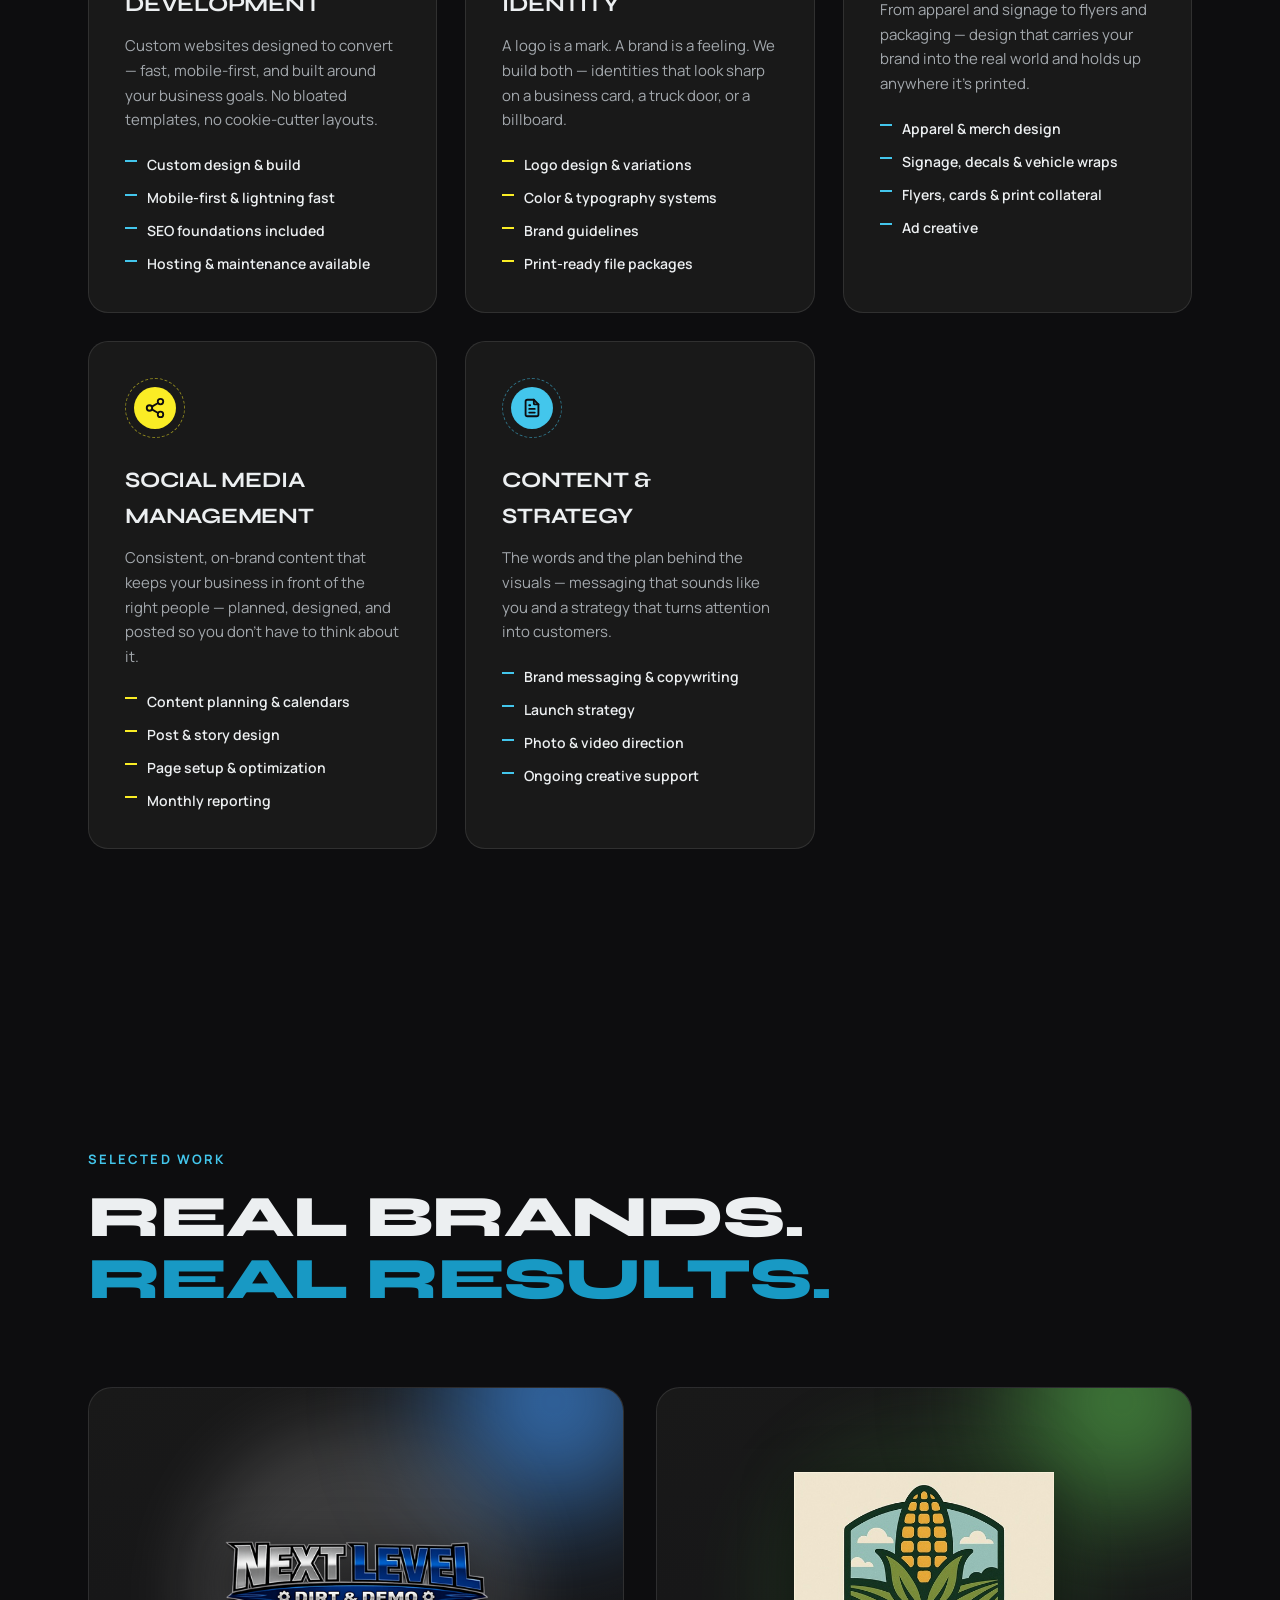
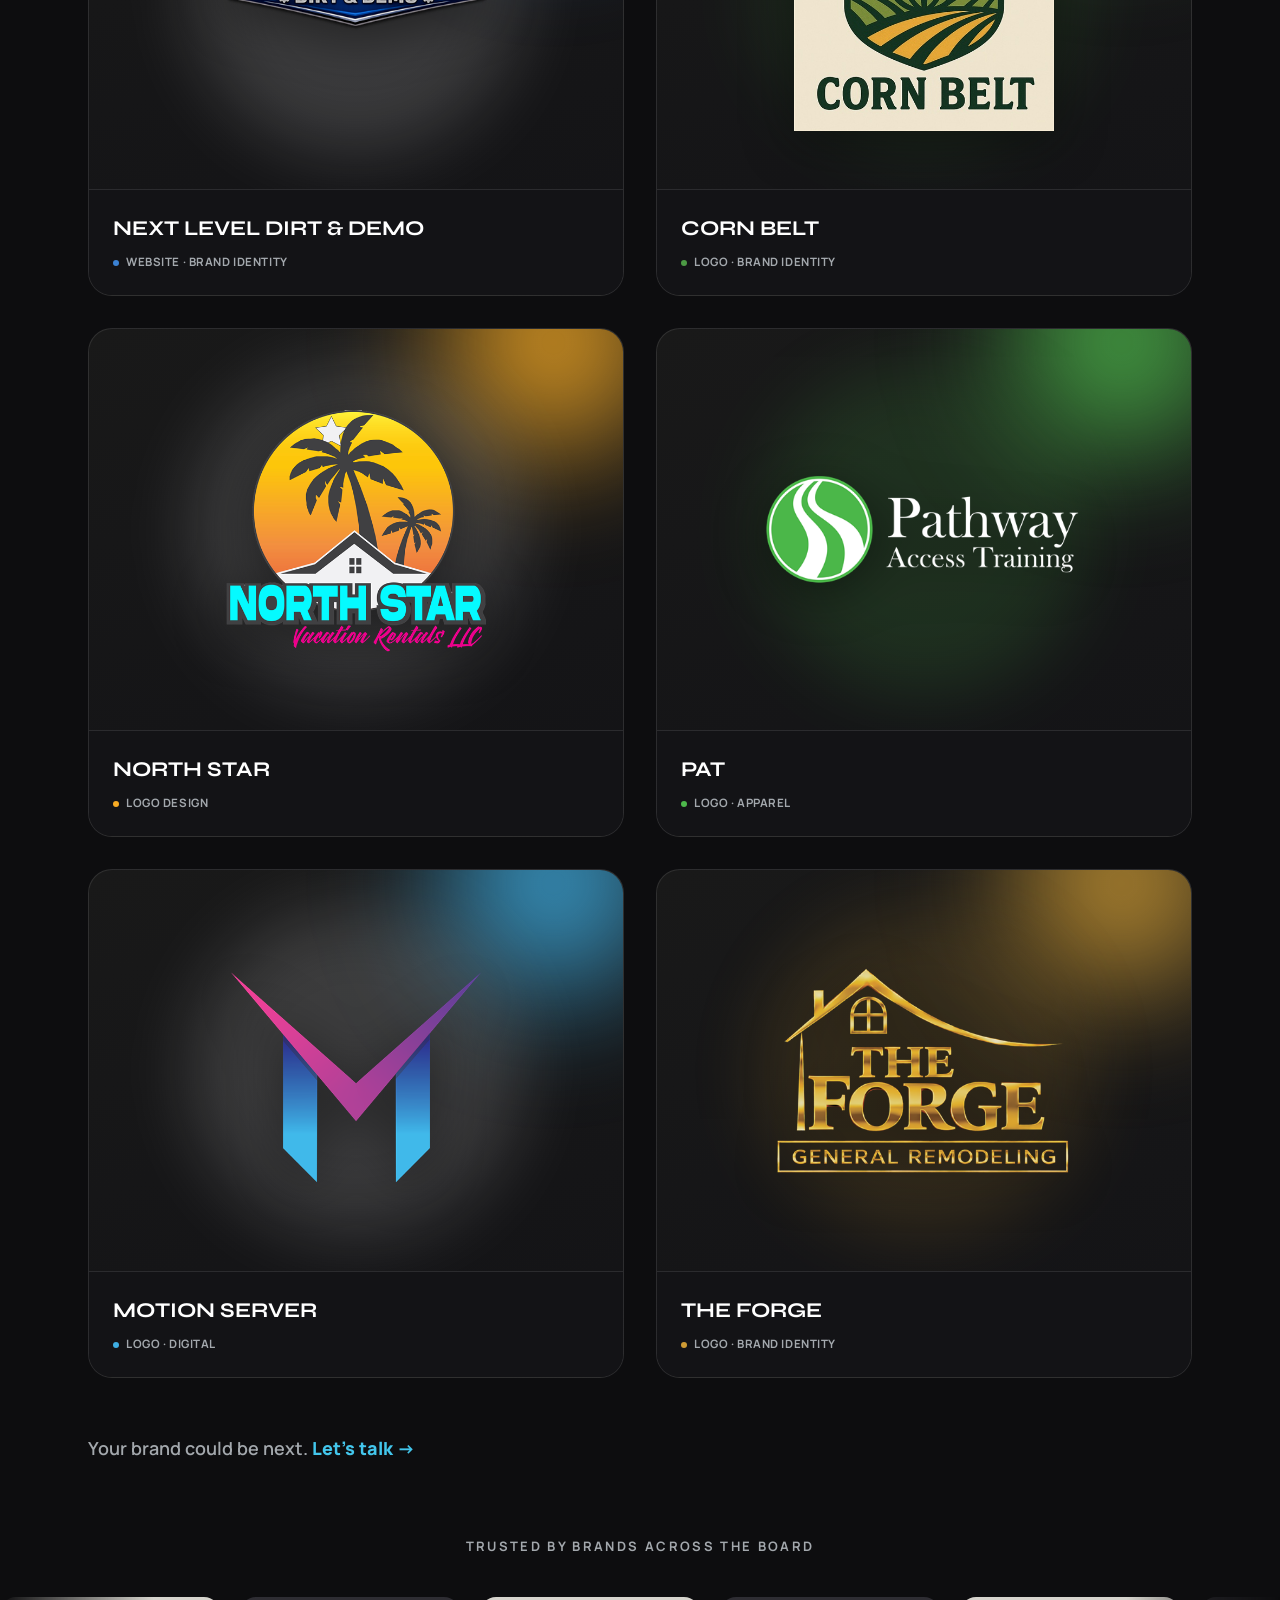
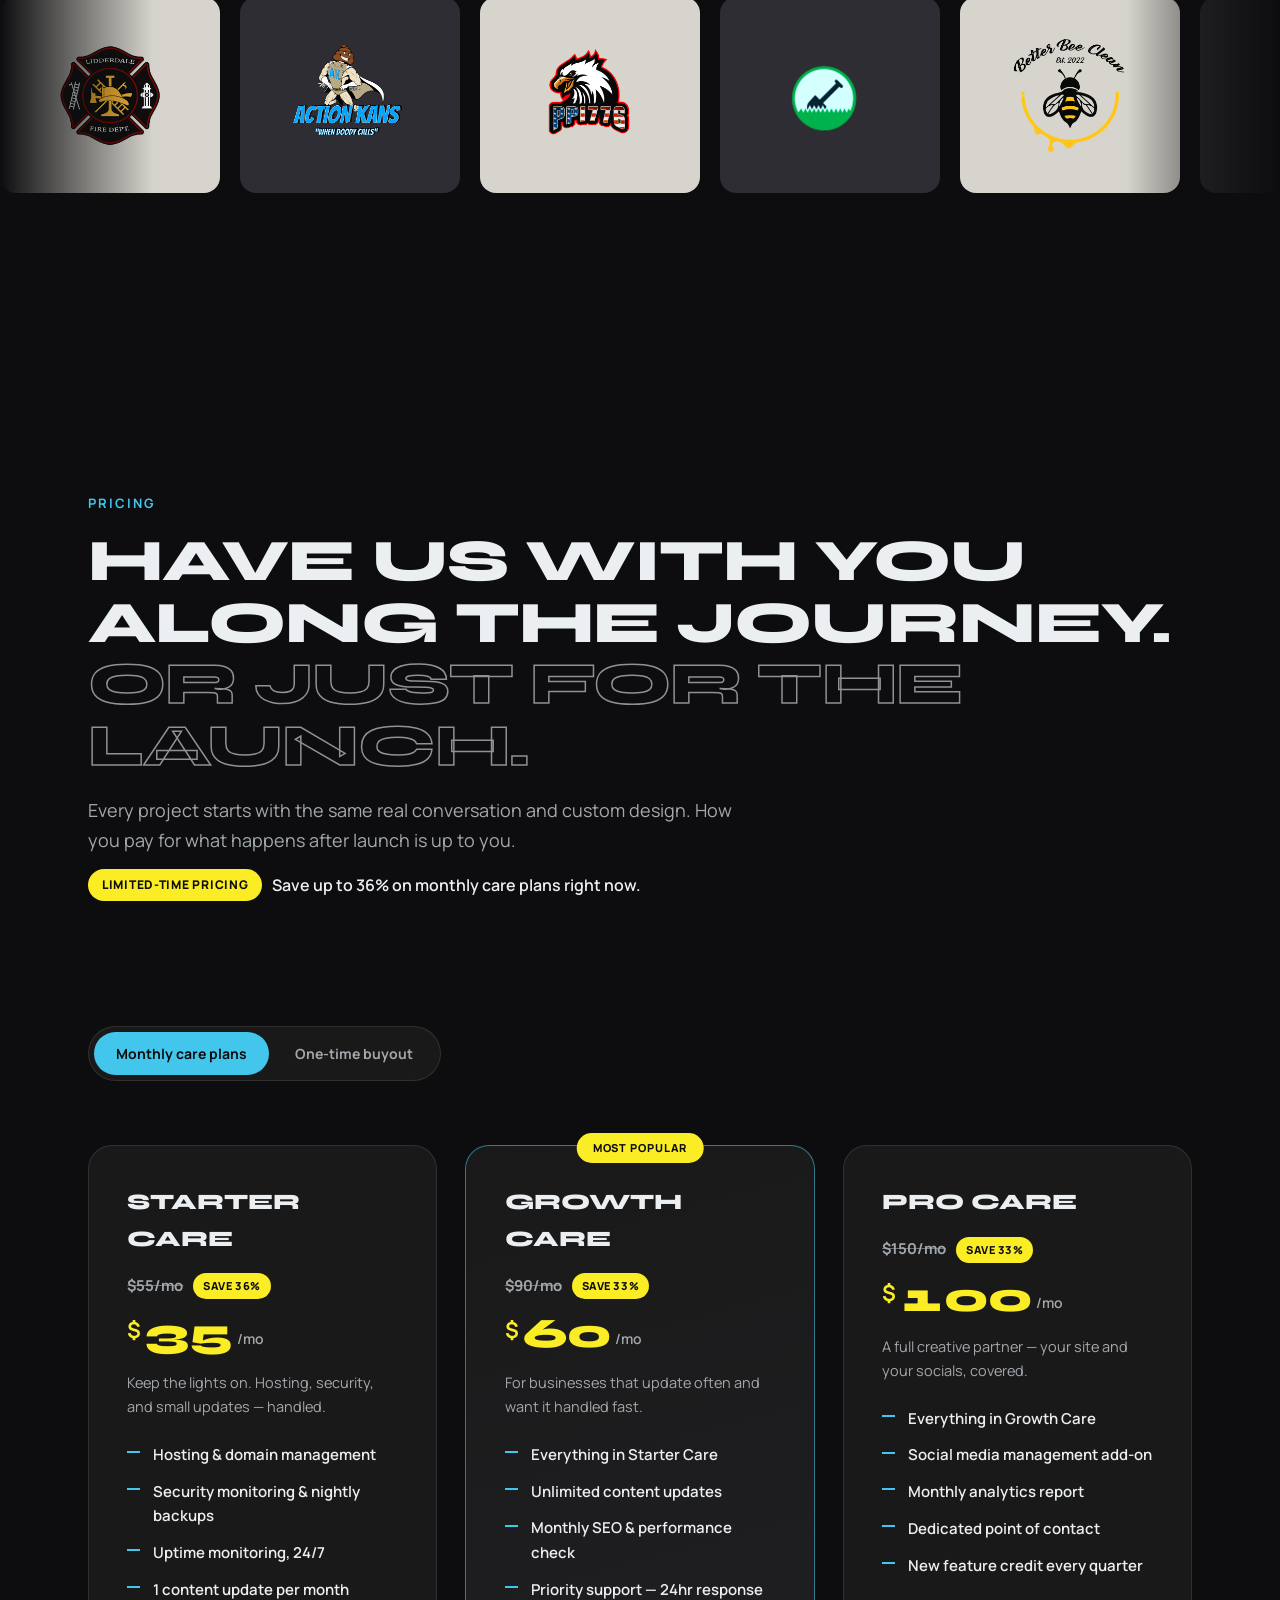
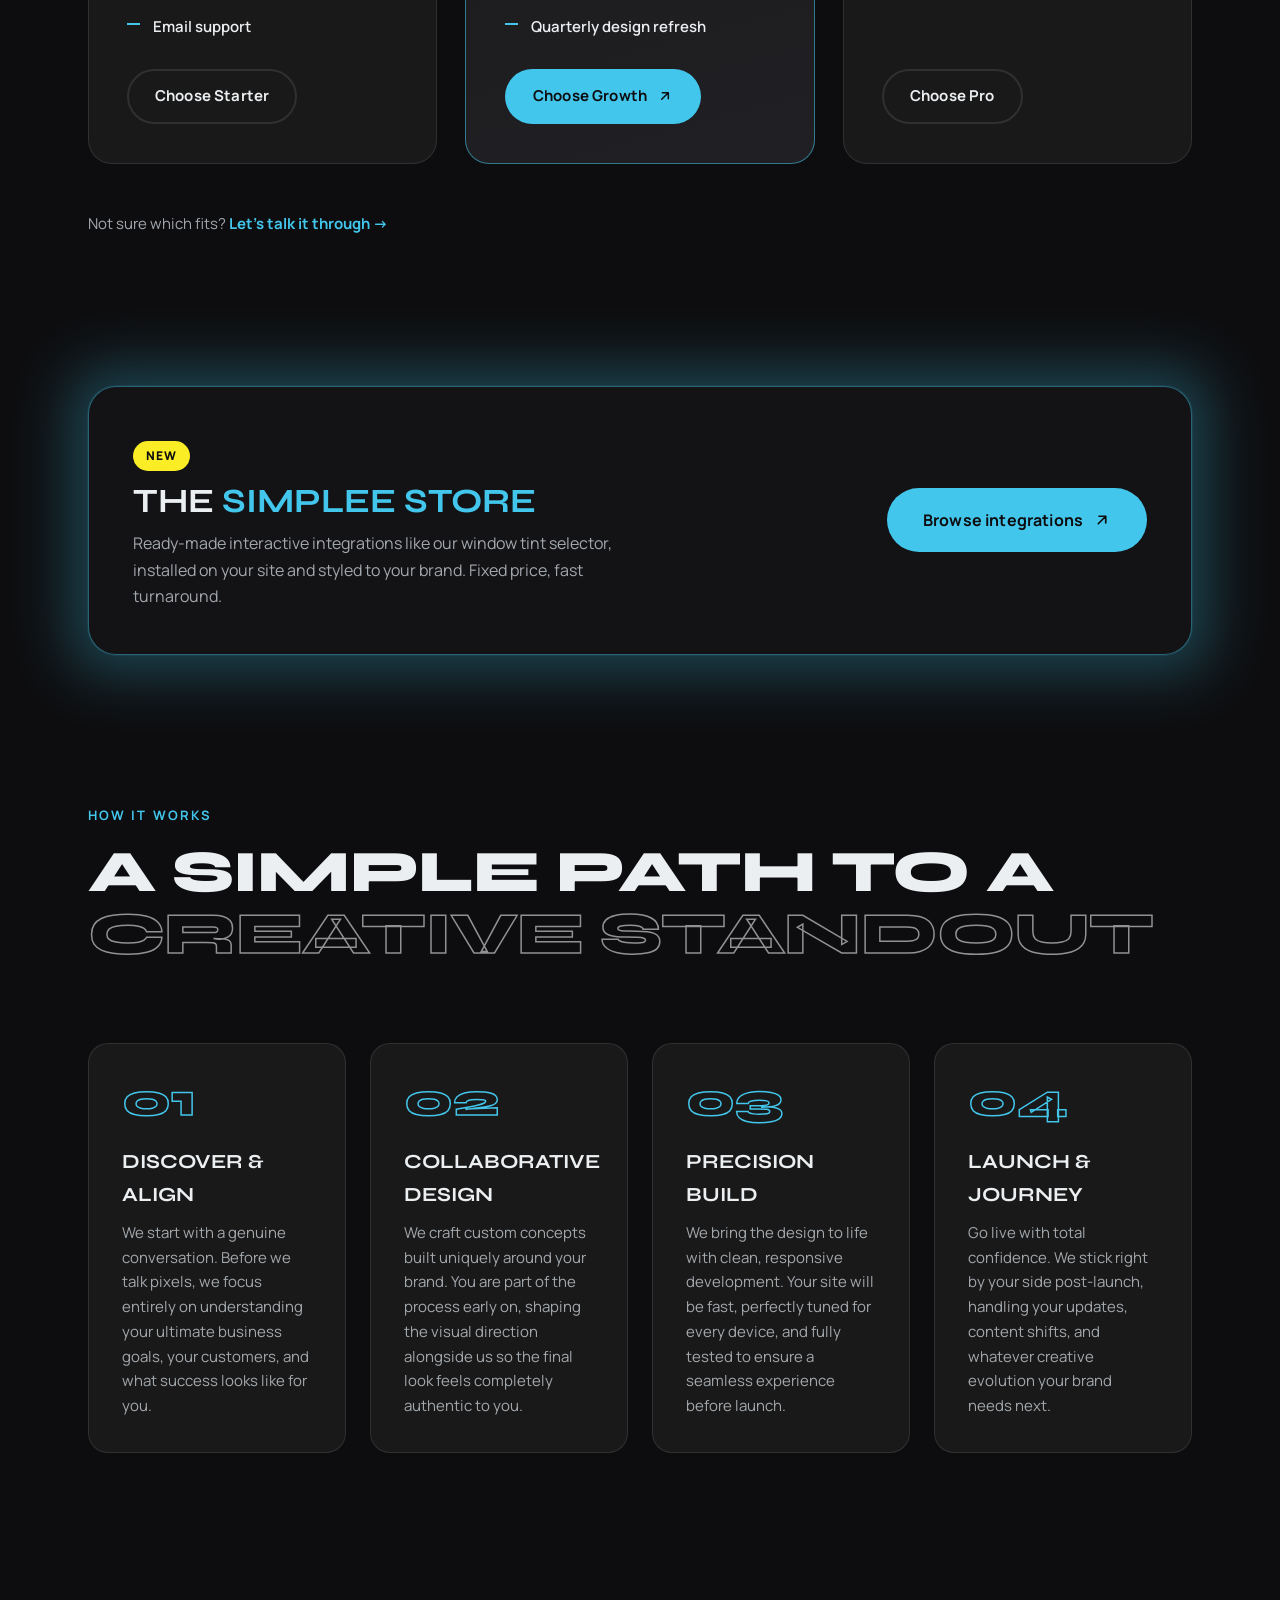
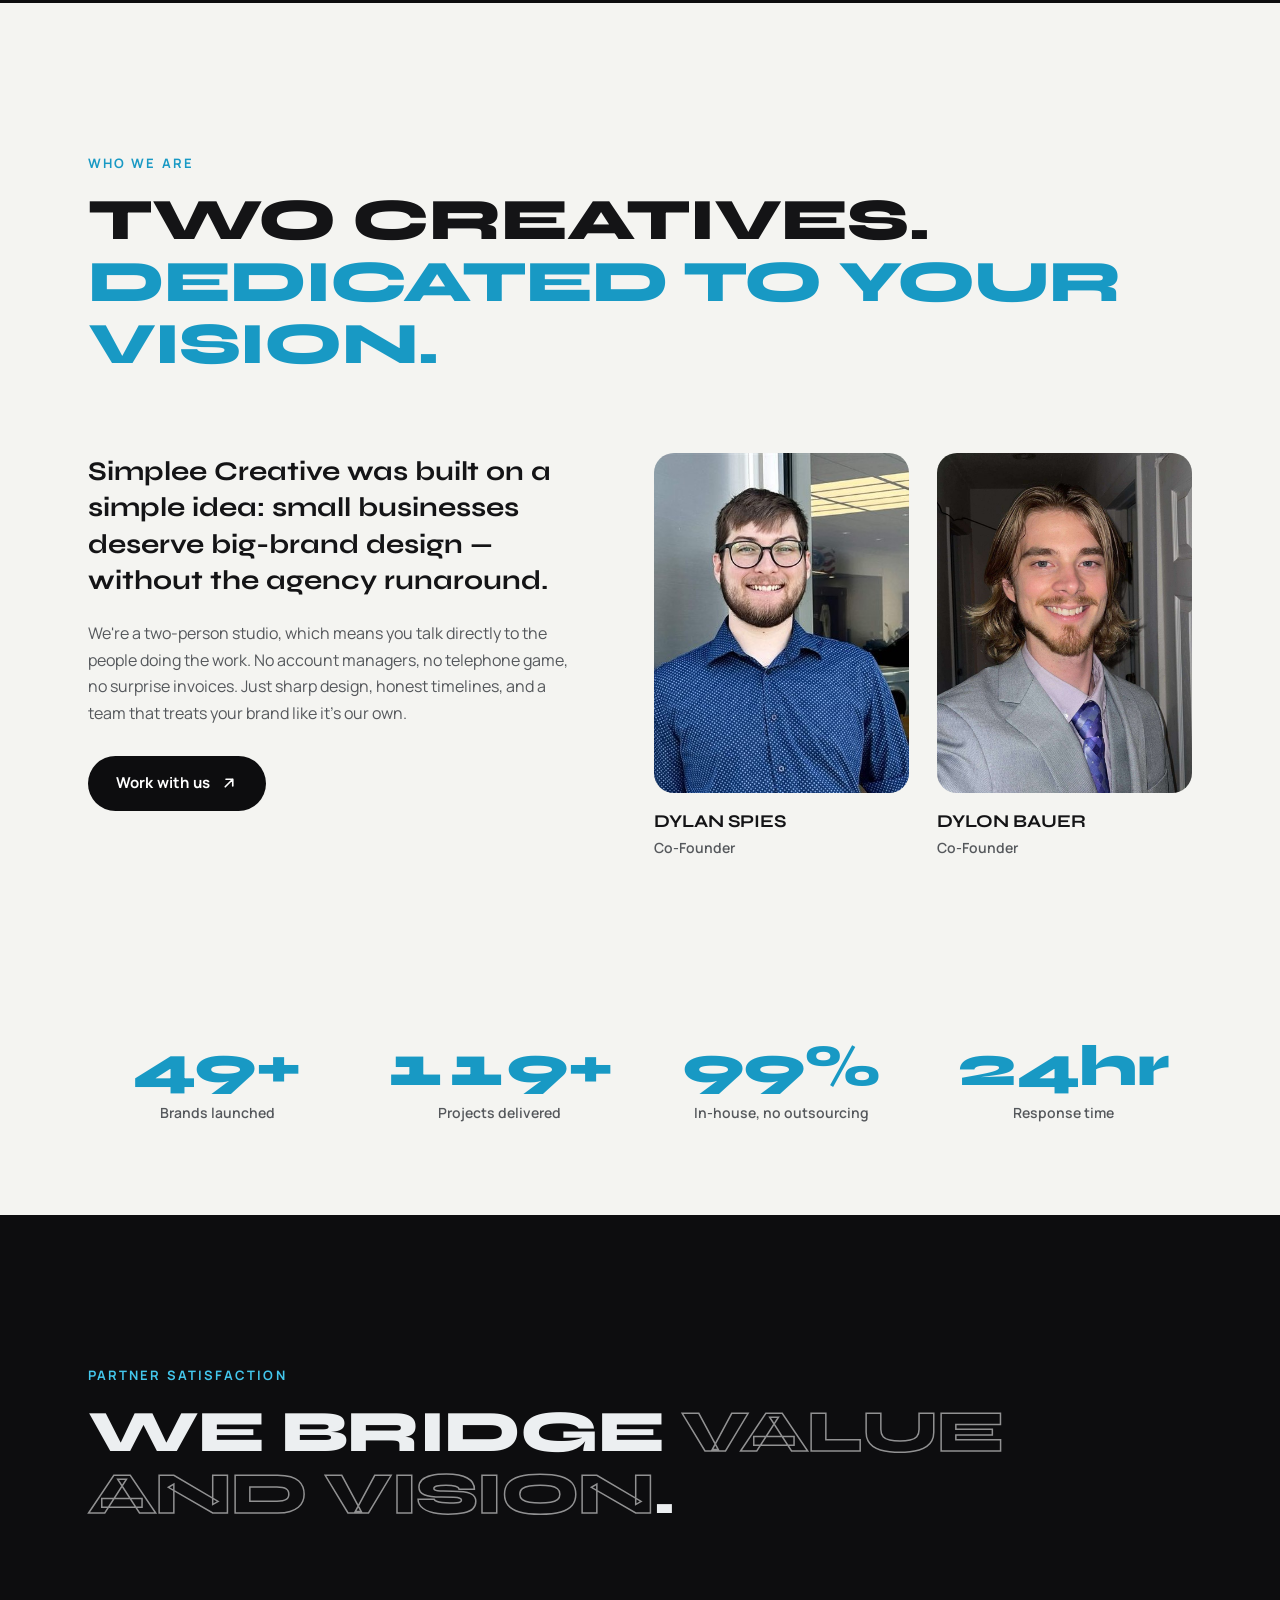
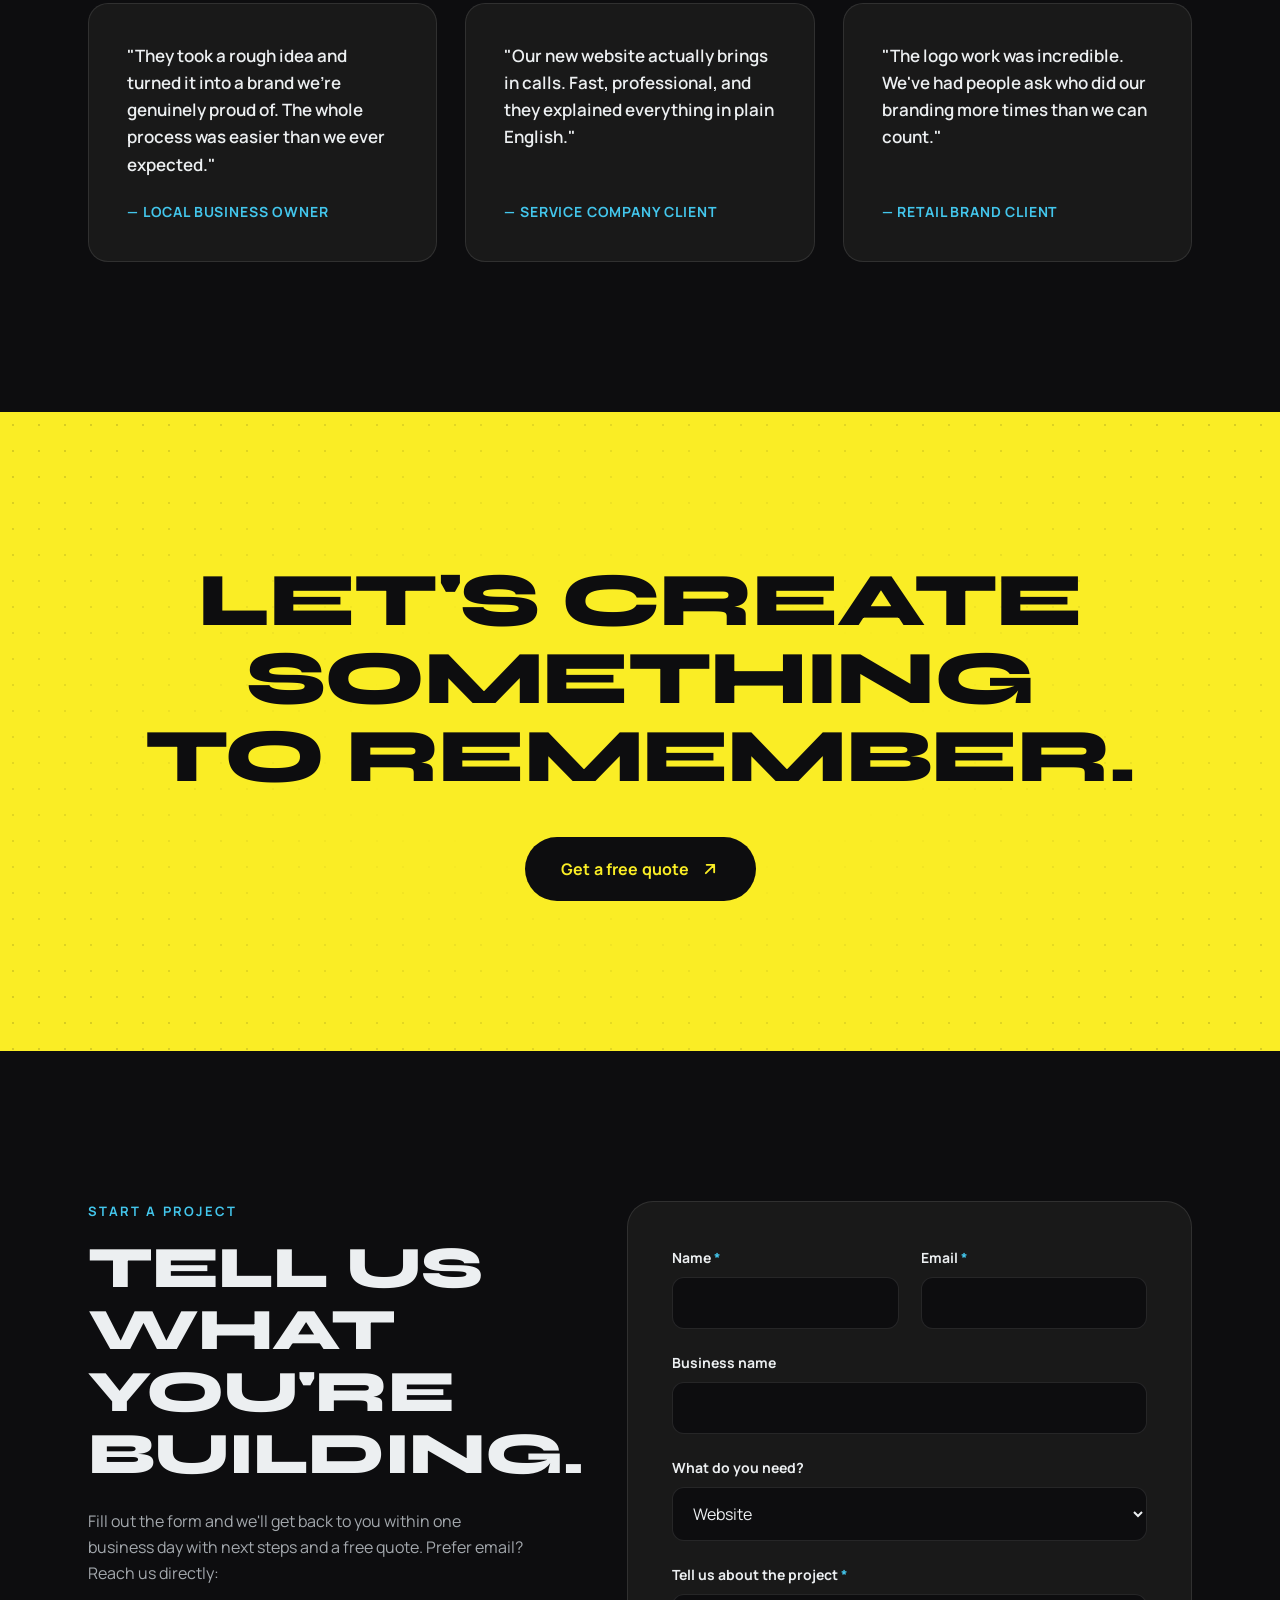
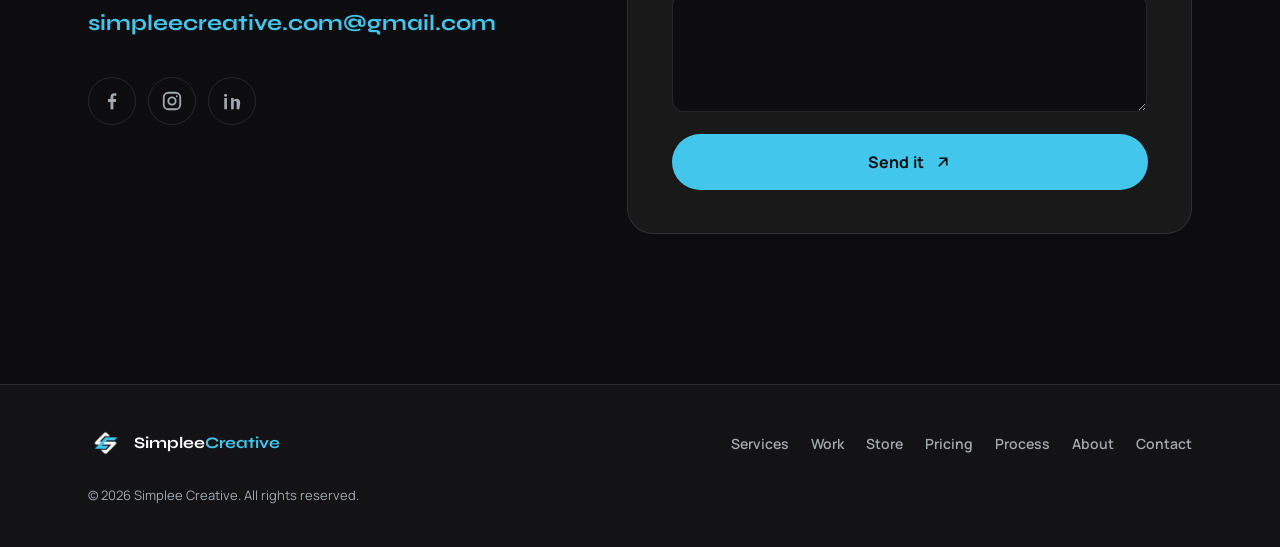
==== commit 3861bc16: "Wire real Stripe Payment Link for Pro Care -- all 5 links complete The "Choose Pro" button now goes " ====
--- a/index.html
+++ b/index.html
@@ -661,6 +661,6 @@
     </div>
   </footer>
 
-  <script src="js/main.js?v=13" defer></script>
+  <script src="js/main.js?v=14" defer></script>
 </body>
 </html>
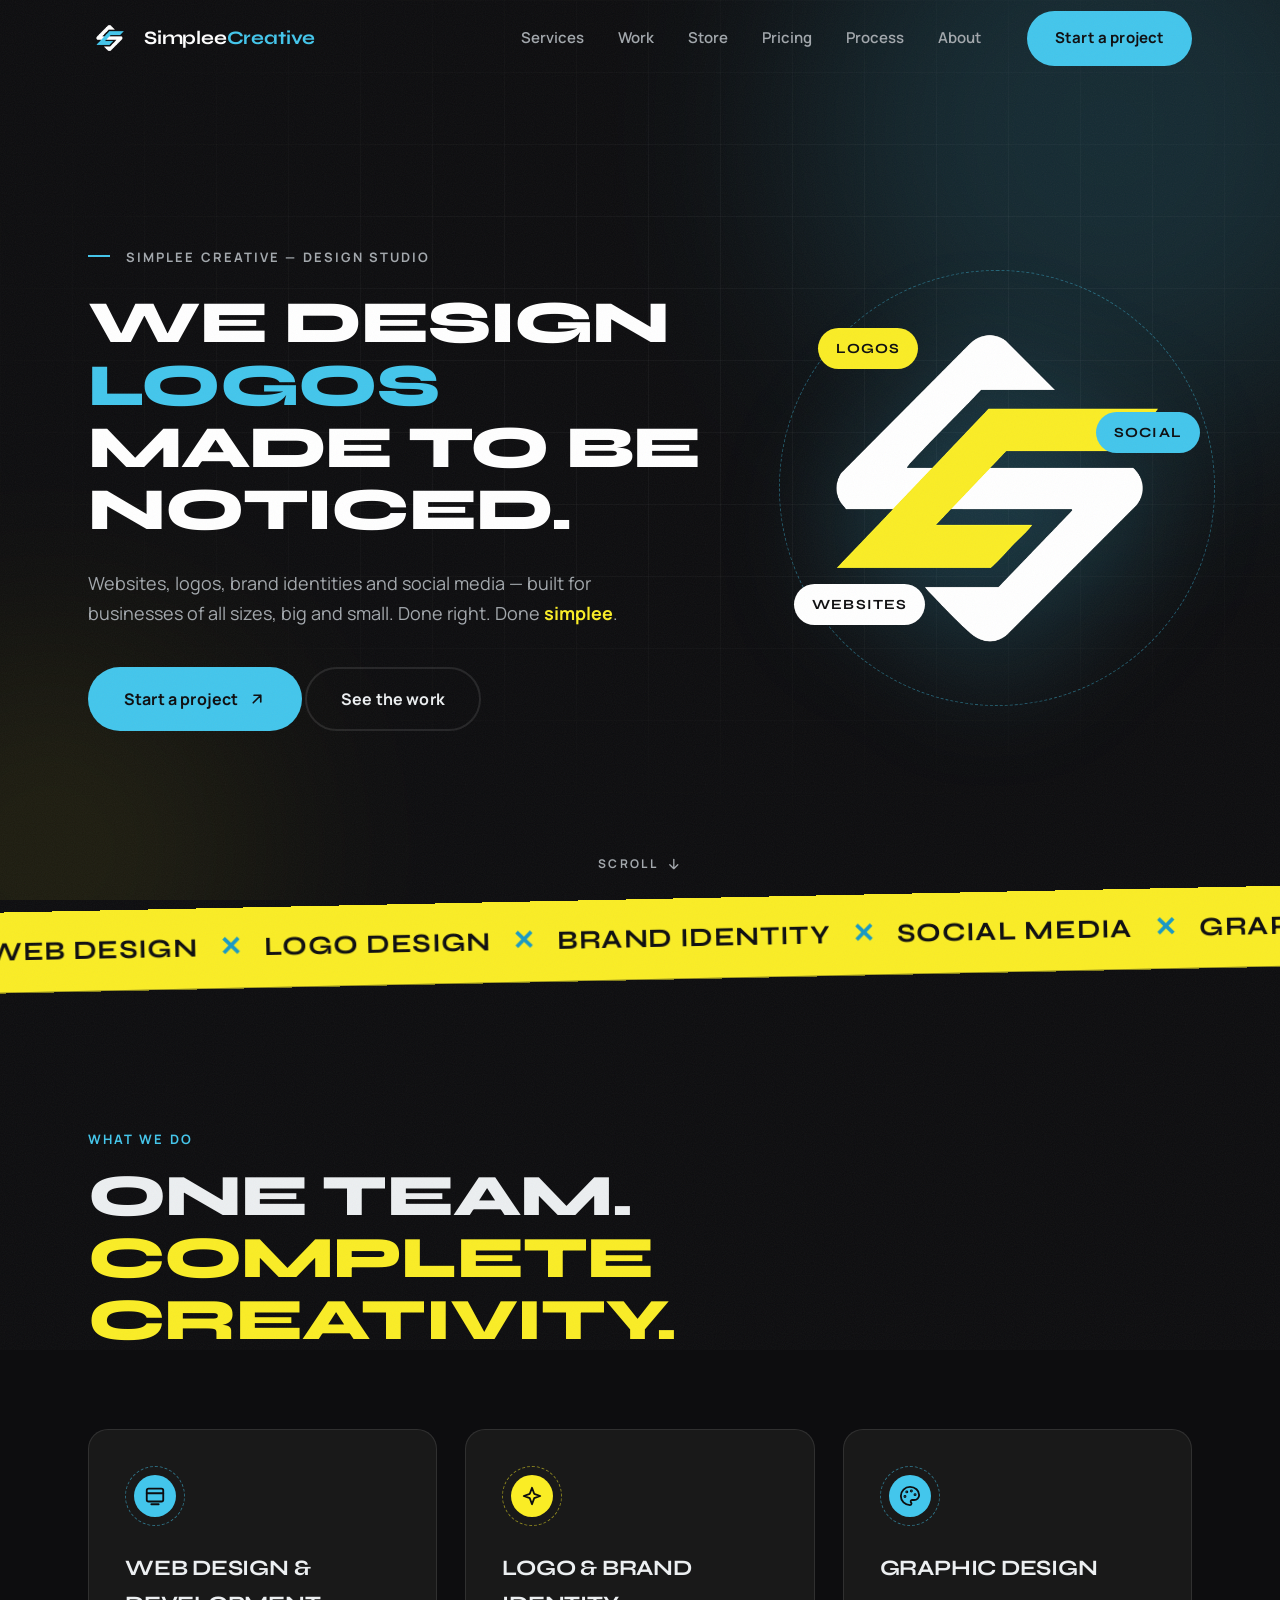
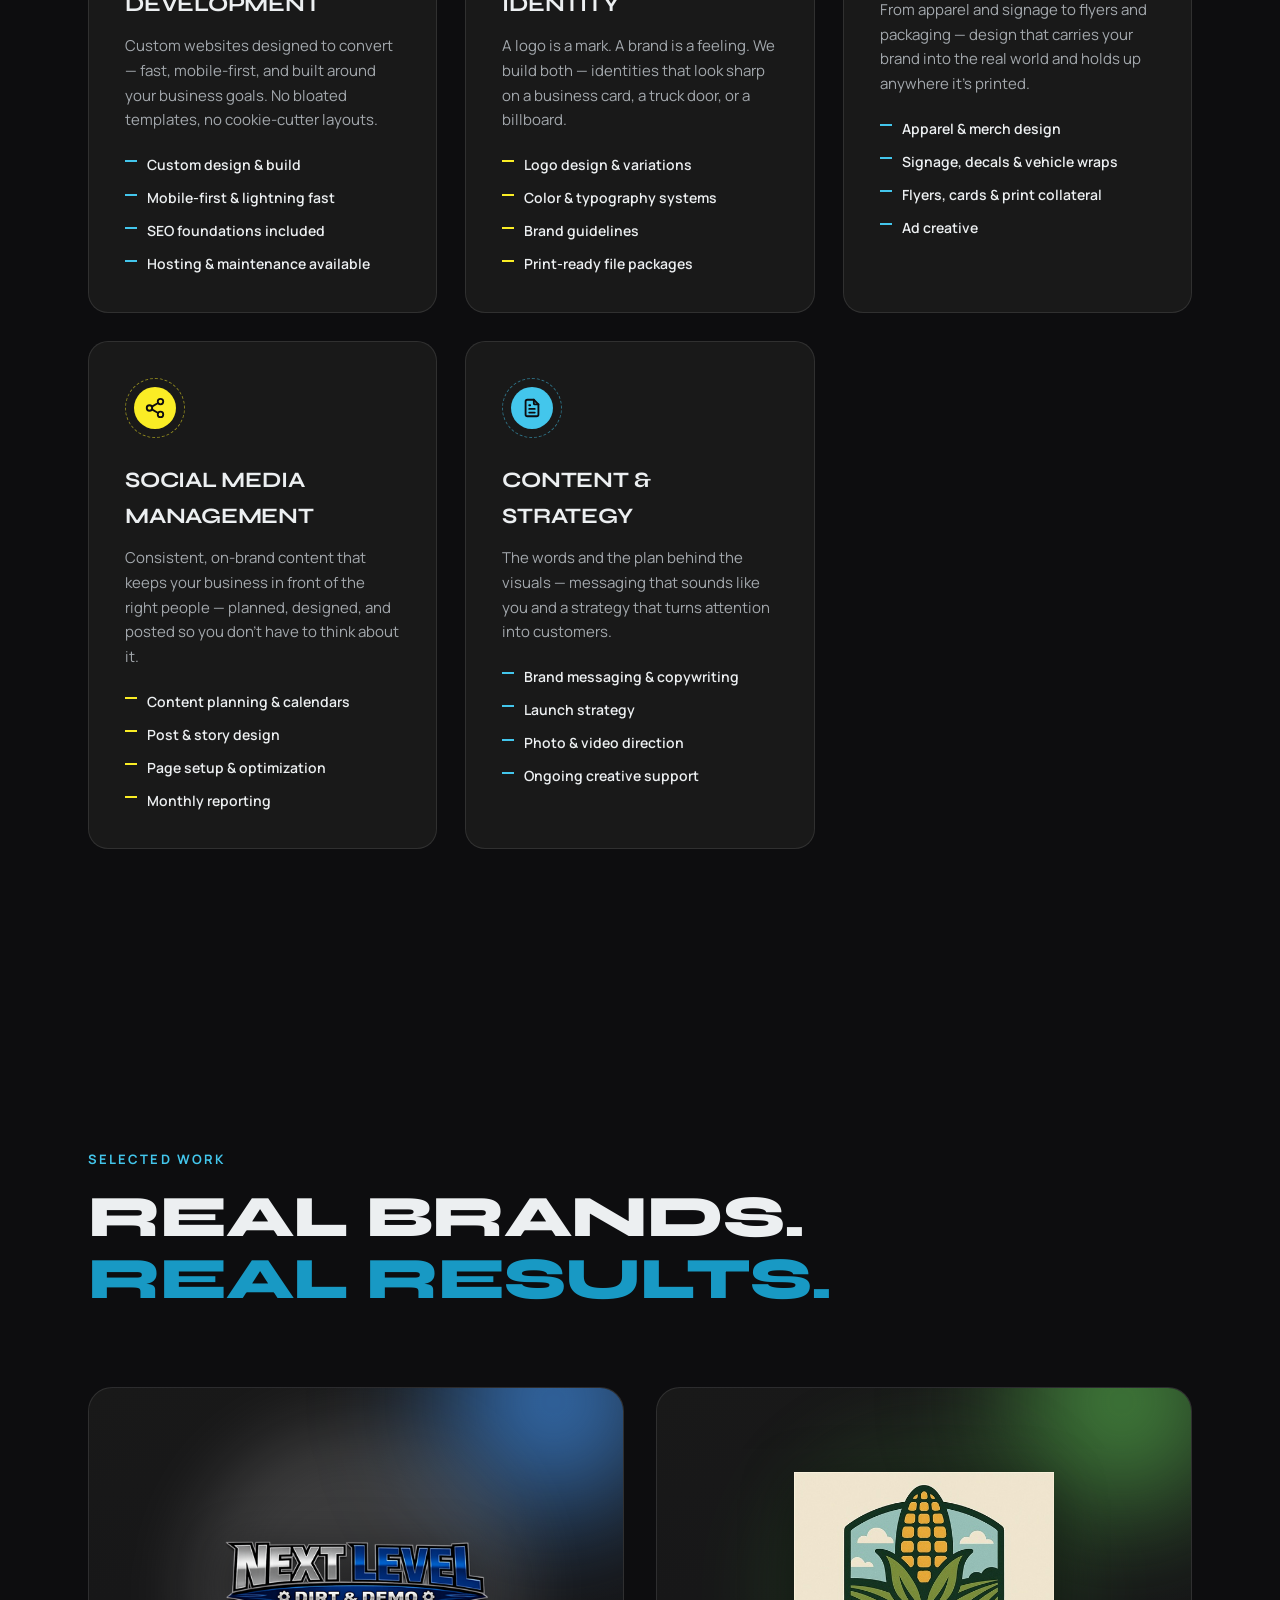
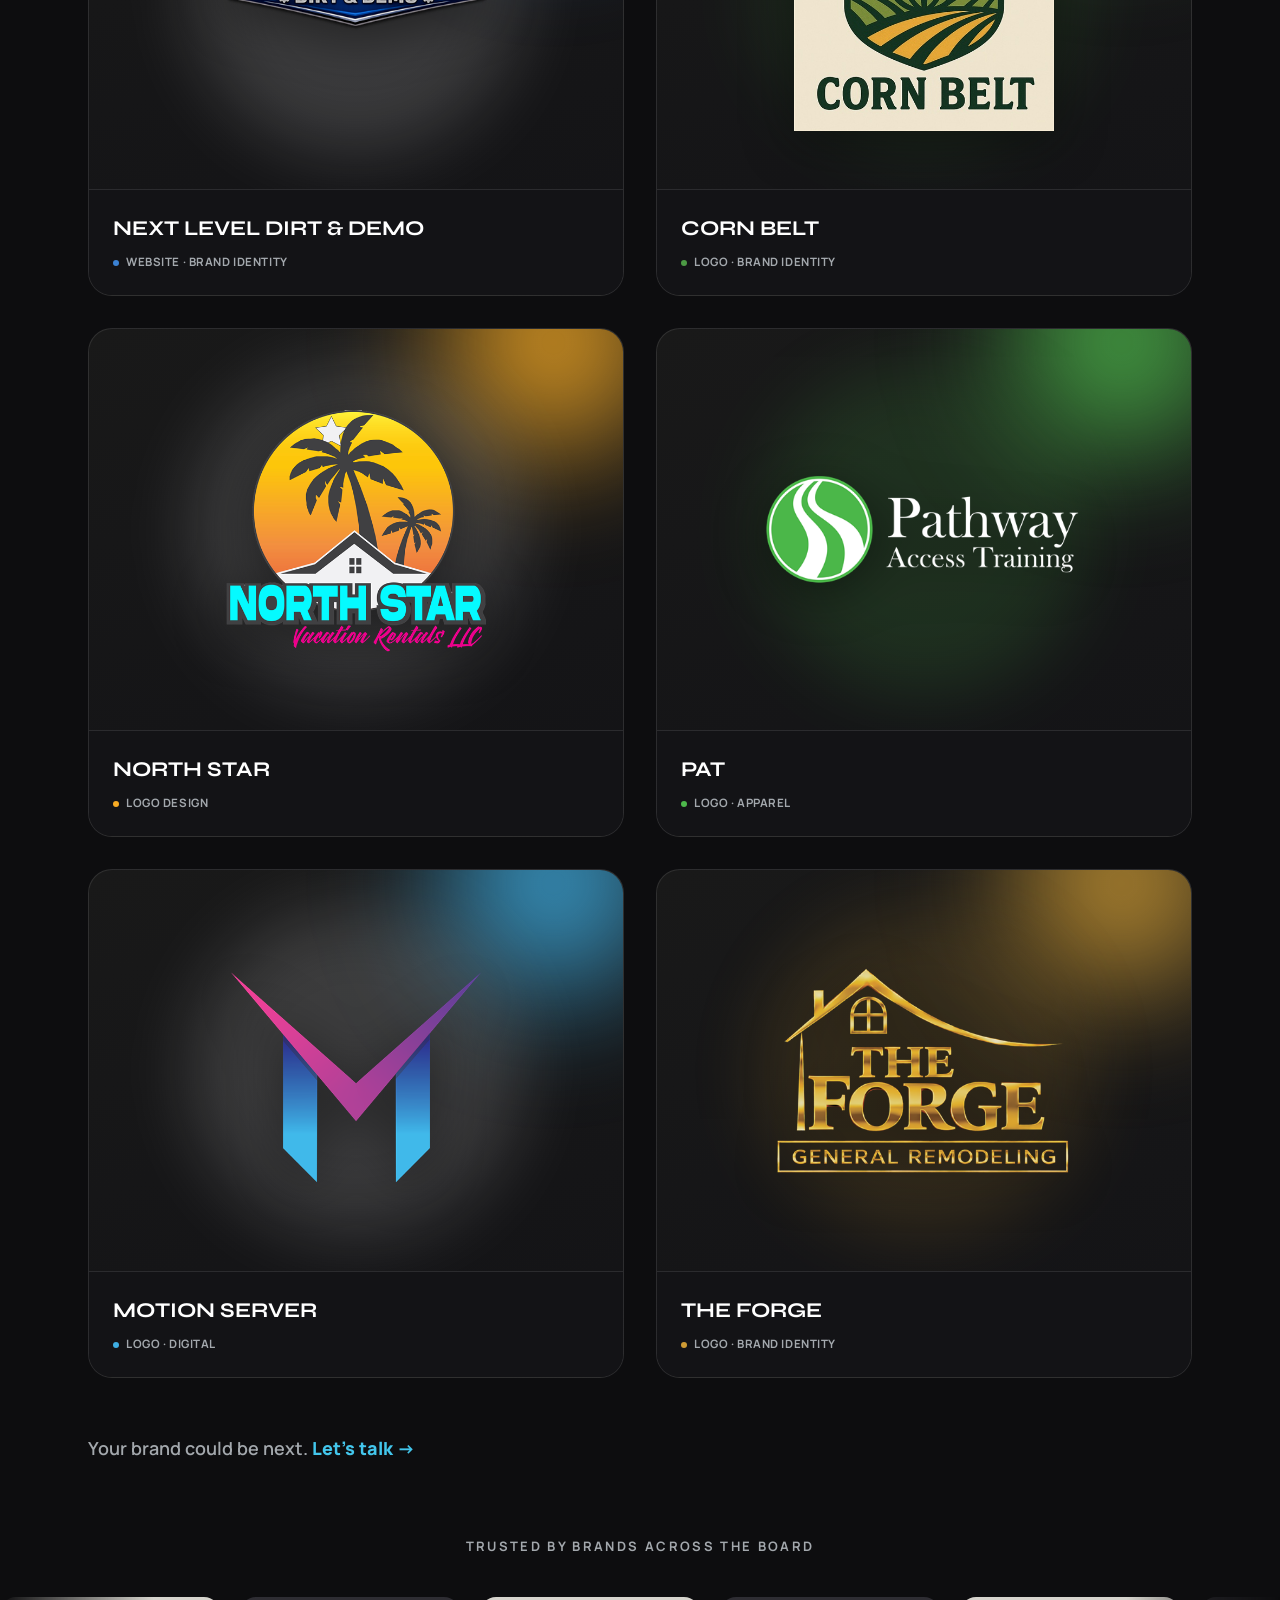
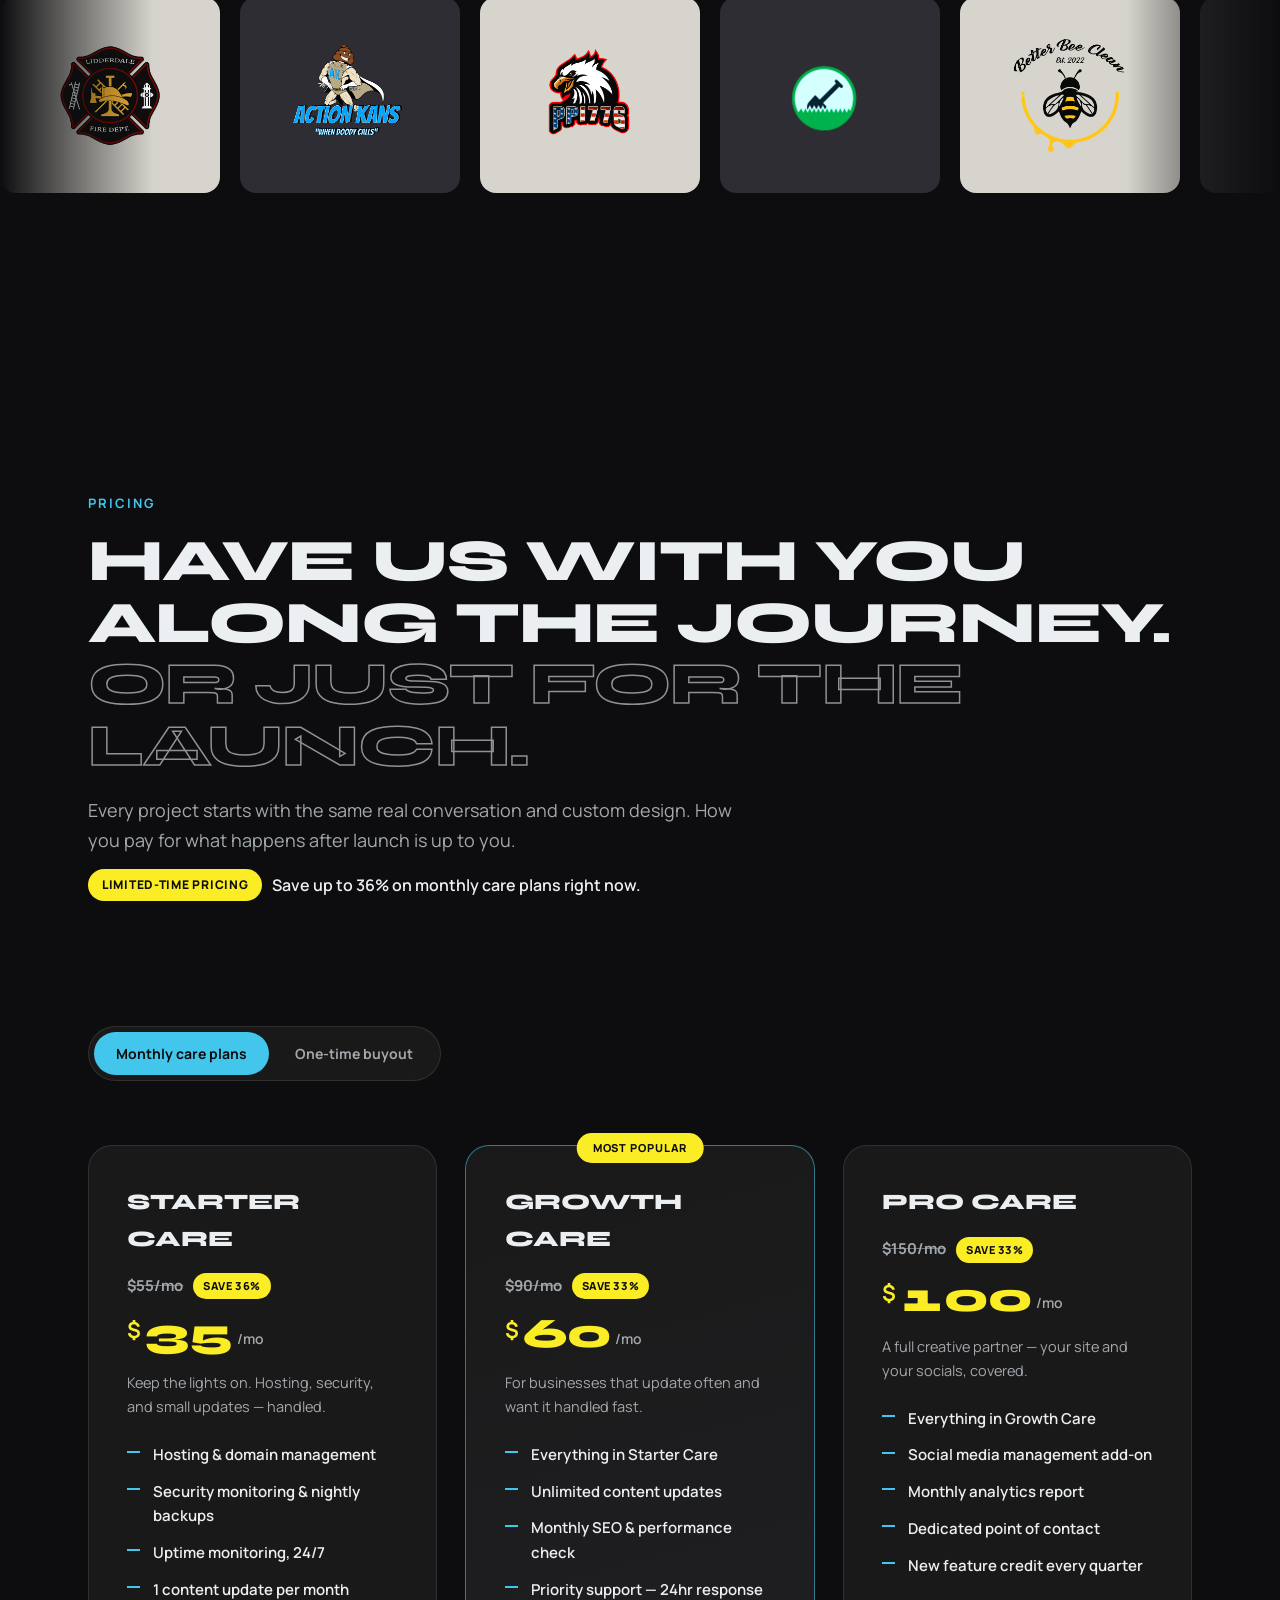
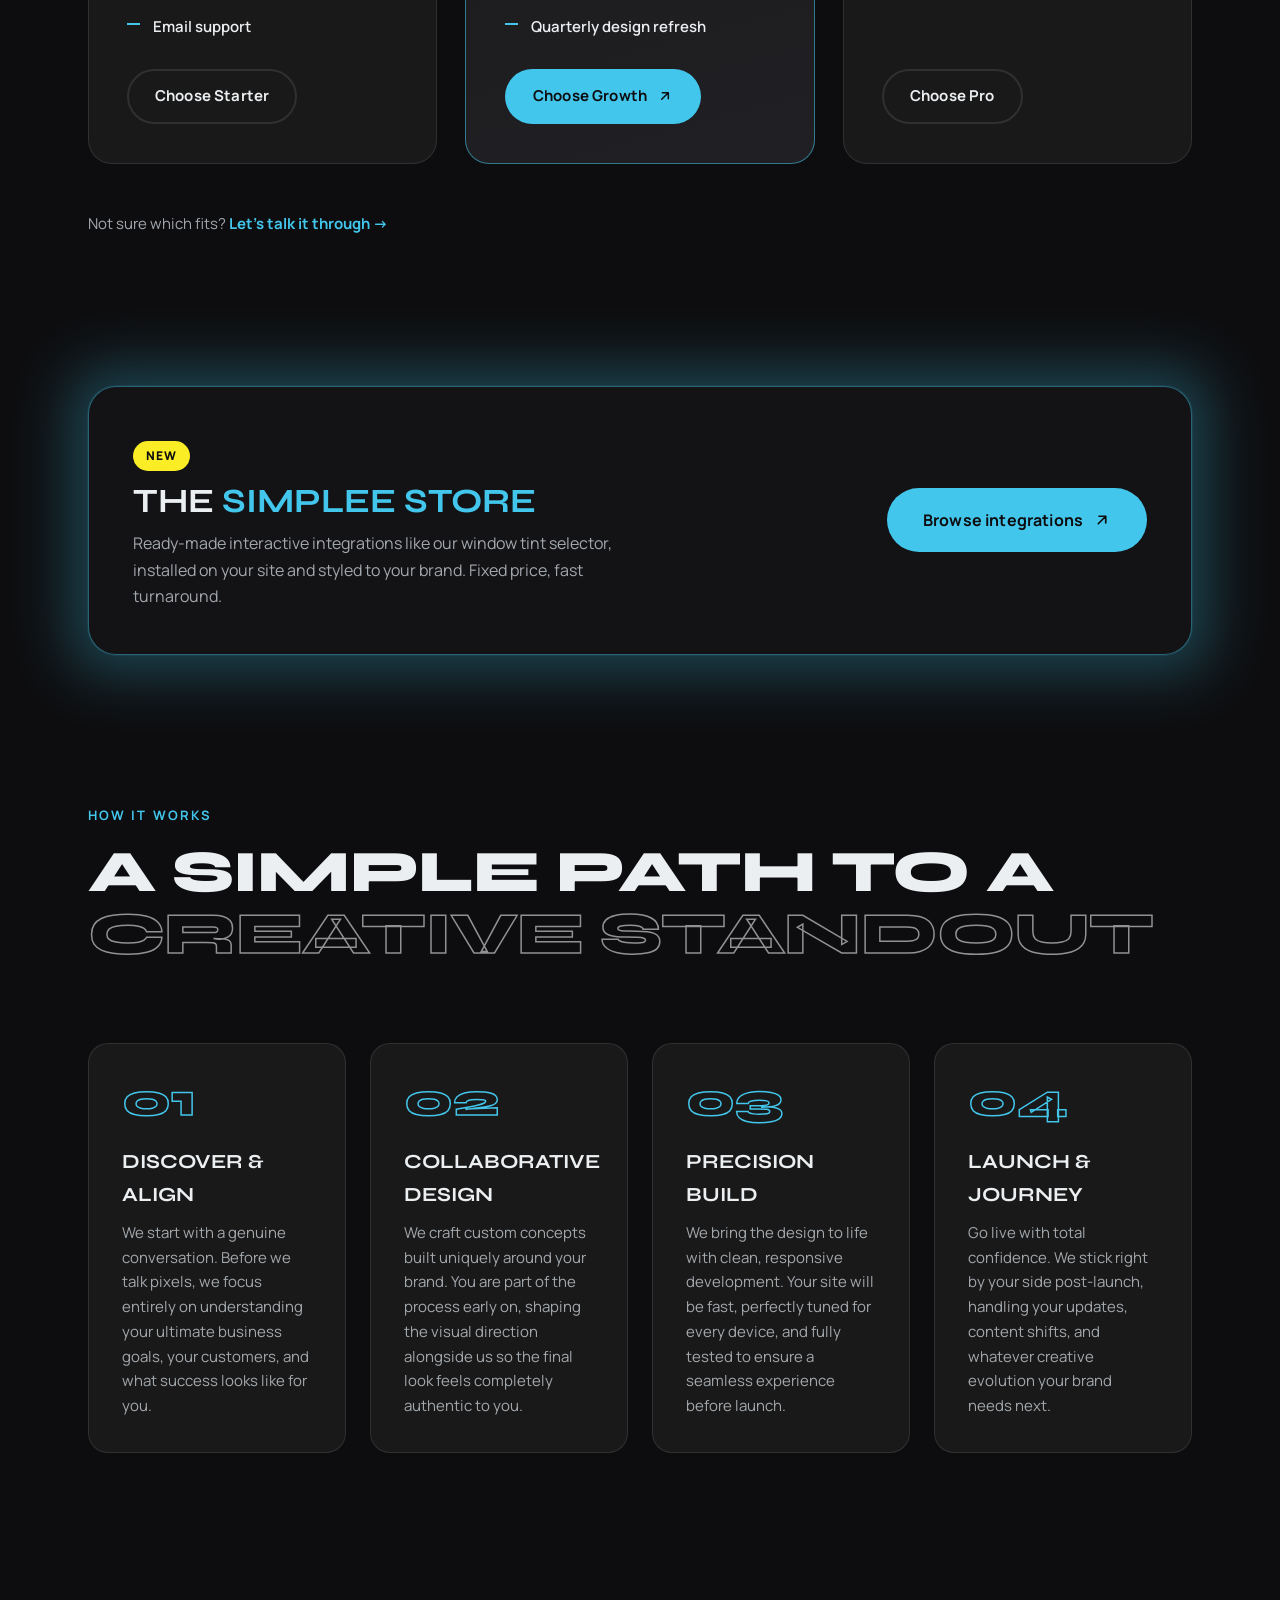
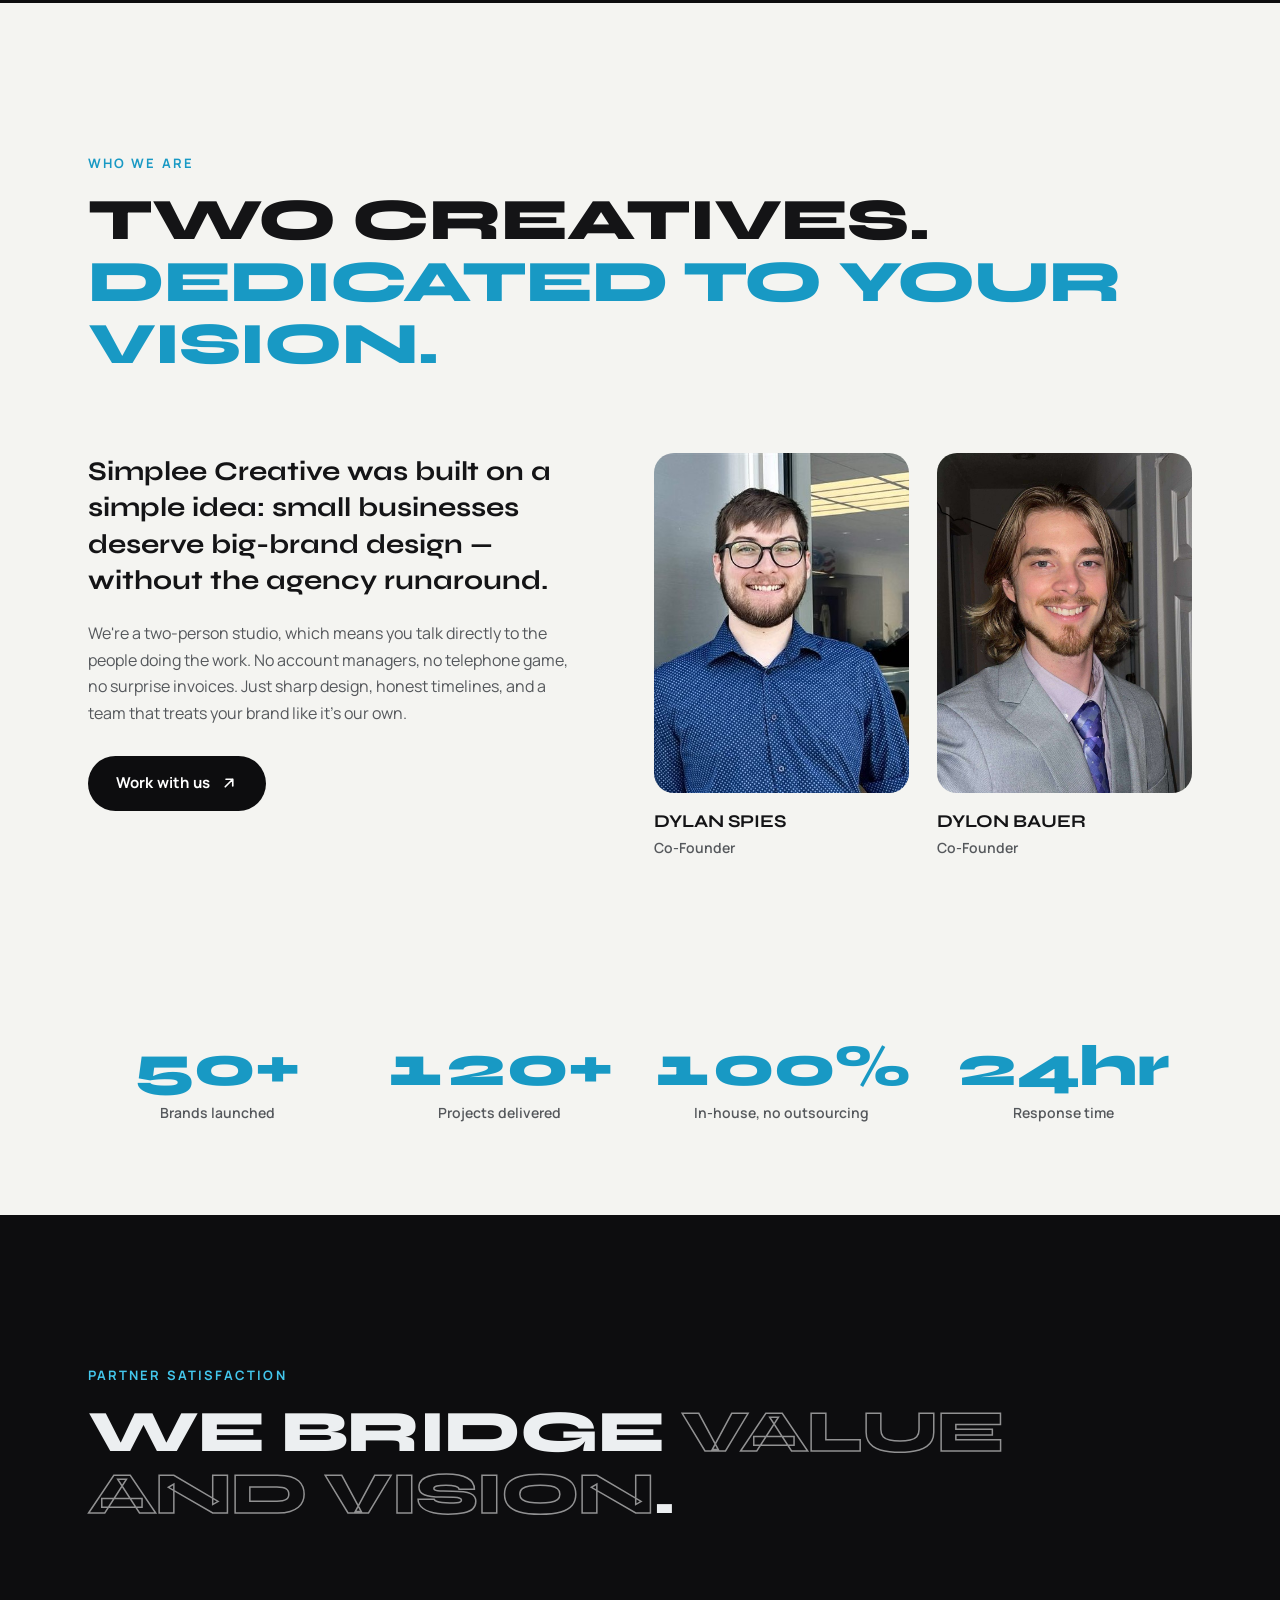
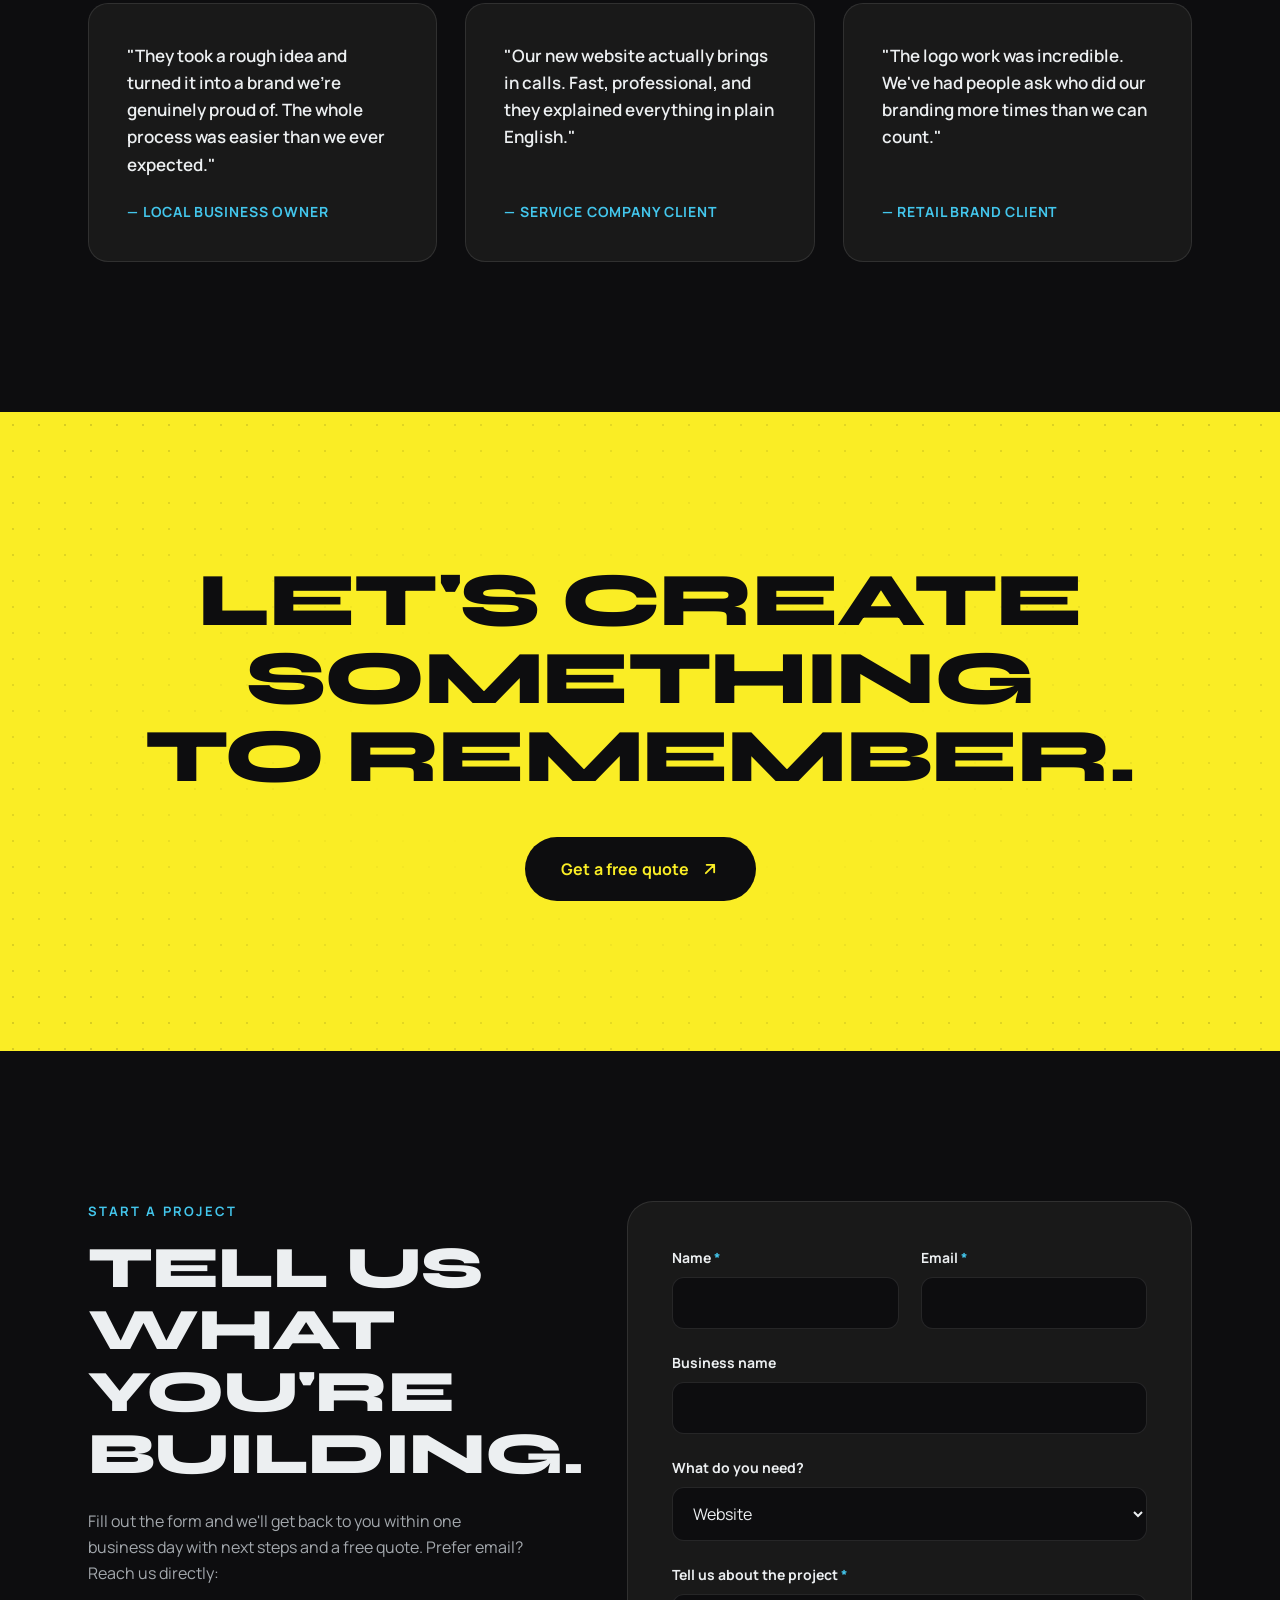
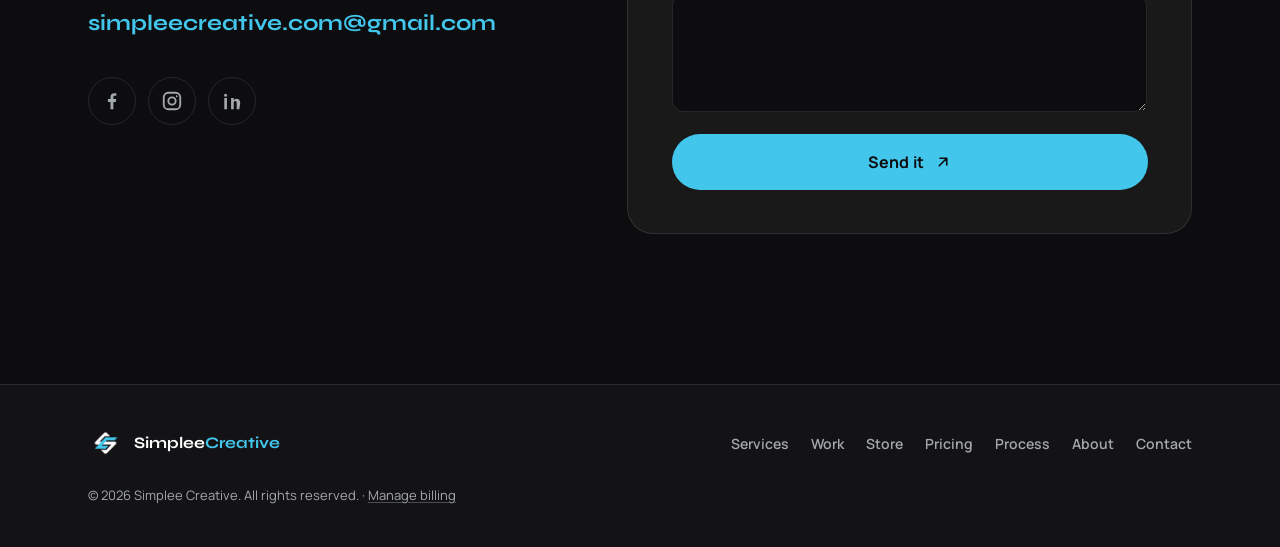
==== commit 2cf7a352: "Add Customer Portal link to footer "Manage billing" link added to the footer copyright line on both " ====
--- a/index.html
+++ b/index.html
@@ -10,7 +10,7 @@
   <link rel="preconnect" href="https://fonts.googleapis.com">
   <link rel="preconnect" href="https://fonts.gstatic.com" crossorigin>
   <link href="https://fonts.googleapis.com/css2?family=Manrope:wght@400;500;600;700;800&family=Syne:wght@600;700;800&display=swap" rel="stylesheet">
-  <link rel="stylesheet" href="css/style.css?v=45">
+  <link rel="stylesheet" href="css/style.css?v=46">
 </head>
 <body>
 
@@ -657,7 +657,7 @@
         <a href="#about">About</a>
         <a href="#contact">Contact</a>
       </nav>
-      <p class="footer__copy">© <span id="year"></span> Simplee Creative. All rights reserved.</p>
+      <p class="footer__copy">© <span id="year"></span> Simplee Creative. All rights reserved. <span aria-hidden="true">·</span> <a href="https://billing.stripe.com/p/login/00w9ASa5X6wO1pQgjggQE00" target="_blank" rel="noopener">Manage billing</a></p>
     </div>
   </footer>
 
--- a/css/style.css
+++ b/css/style.css
@@ -1419,6 +1419,14 @@
 }
 .footer__links a:hover { color: var(--white); }
 .footer__copy { font-size: 13px; color: var(--text-muted); width: 100%; }
+.footer__copy a {
+  color: var(--text-muted);
+  text-decoration: underline;
+  text-decoration-color: rgba(163, 168, 173, 0.4);
+  text-underline-offset: 2px;
+  transition: color 0.25s;
+}
+.footer__copy a:hover { color: var(--cyan); }
 
 /* ---------- store ---------- */
 .nav__links a.is-active { color: var(--white); background: rgba(255, 255, 255, 0.07); }
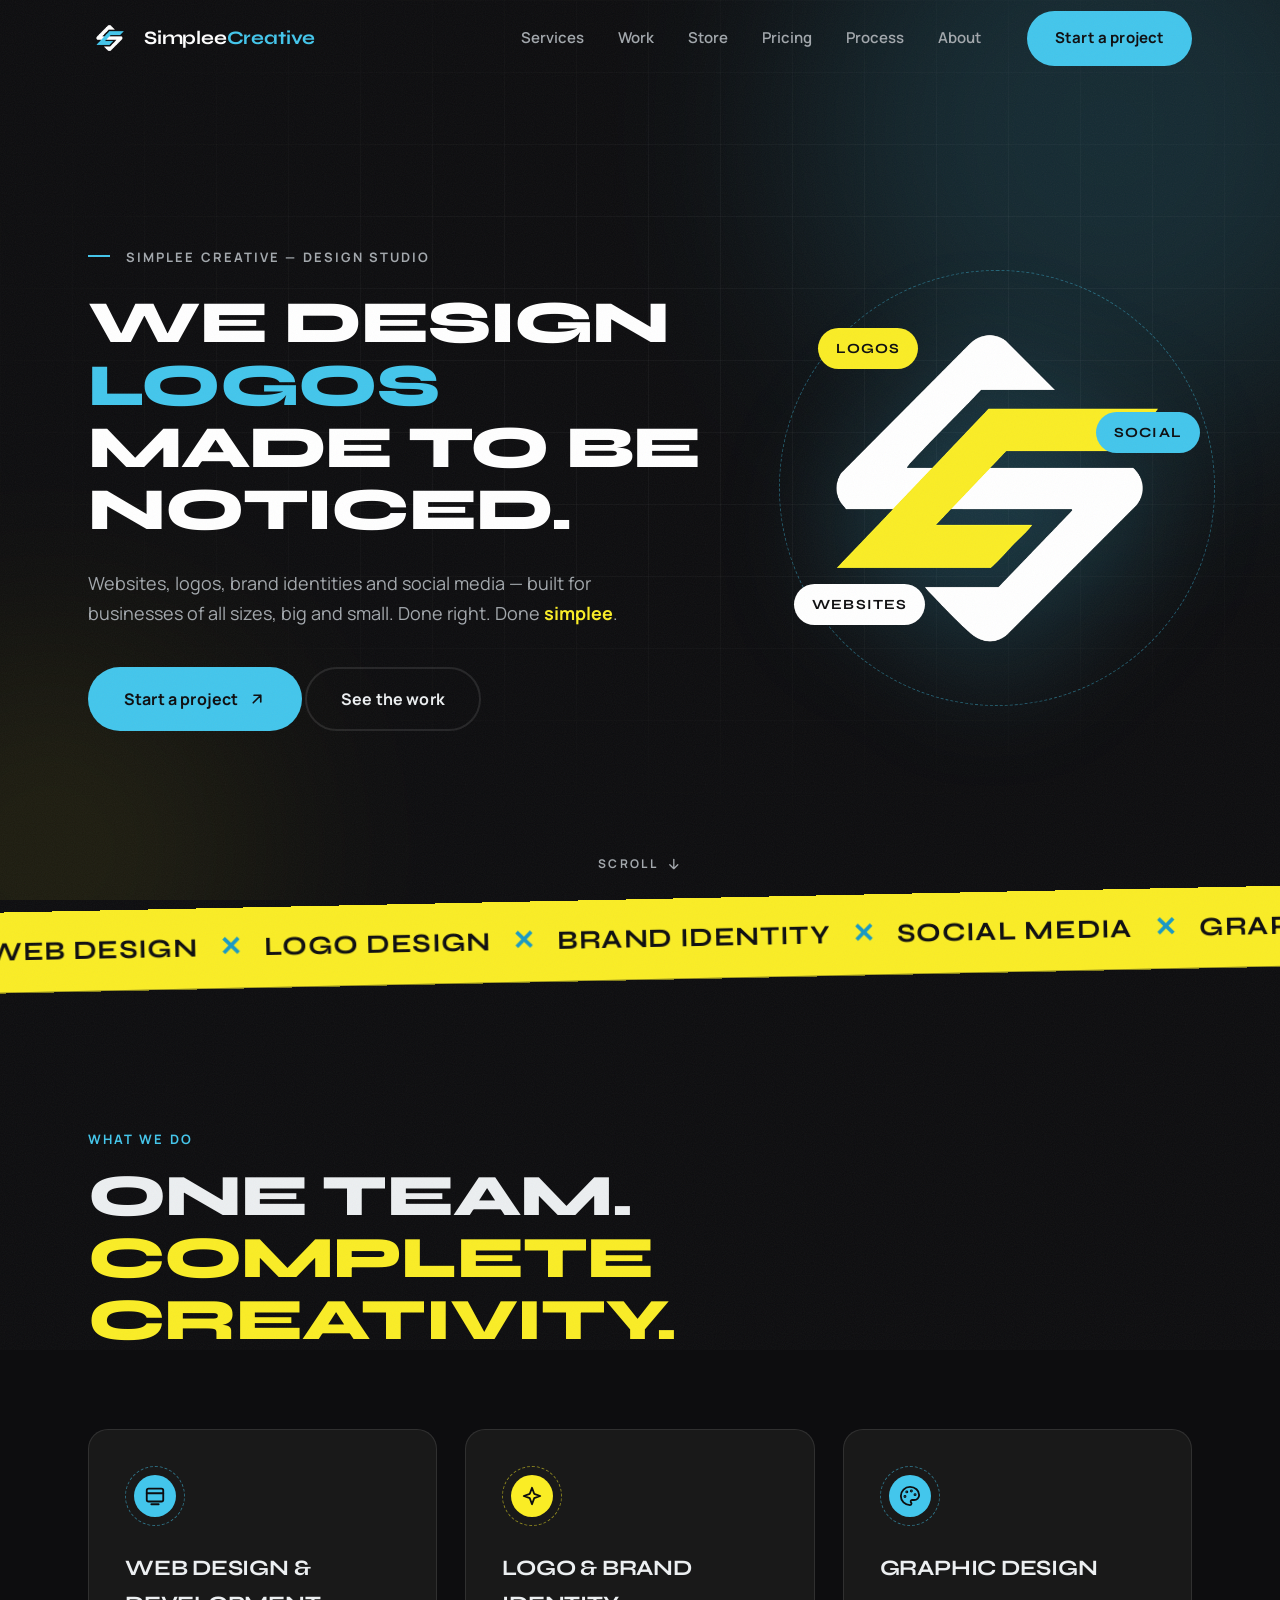
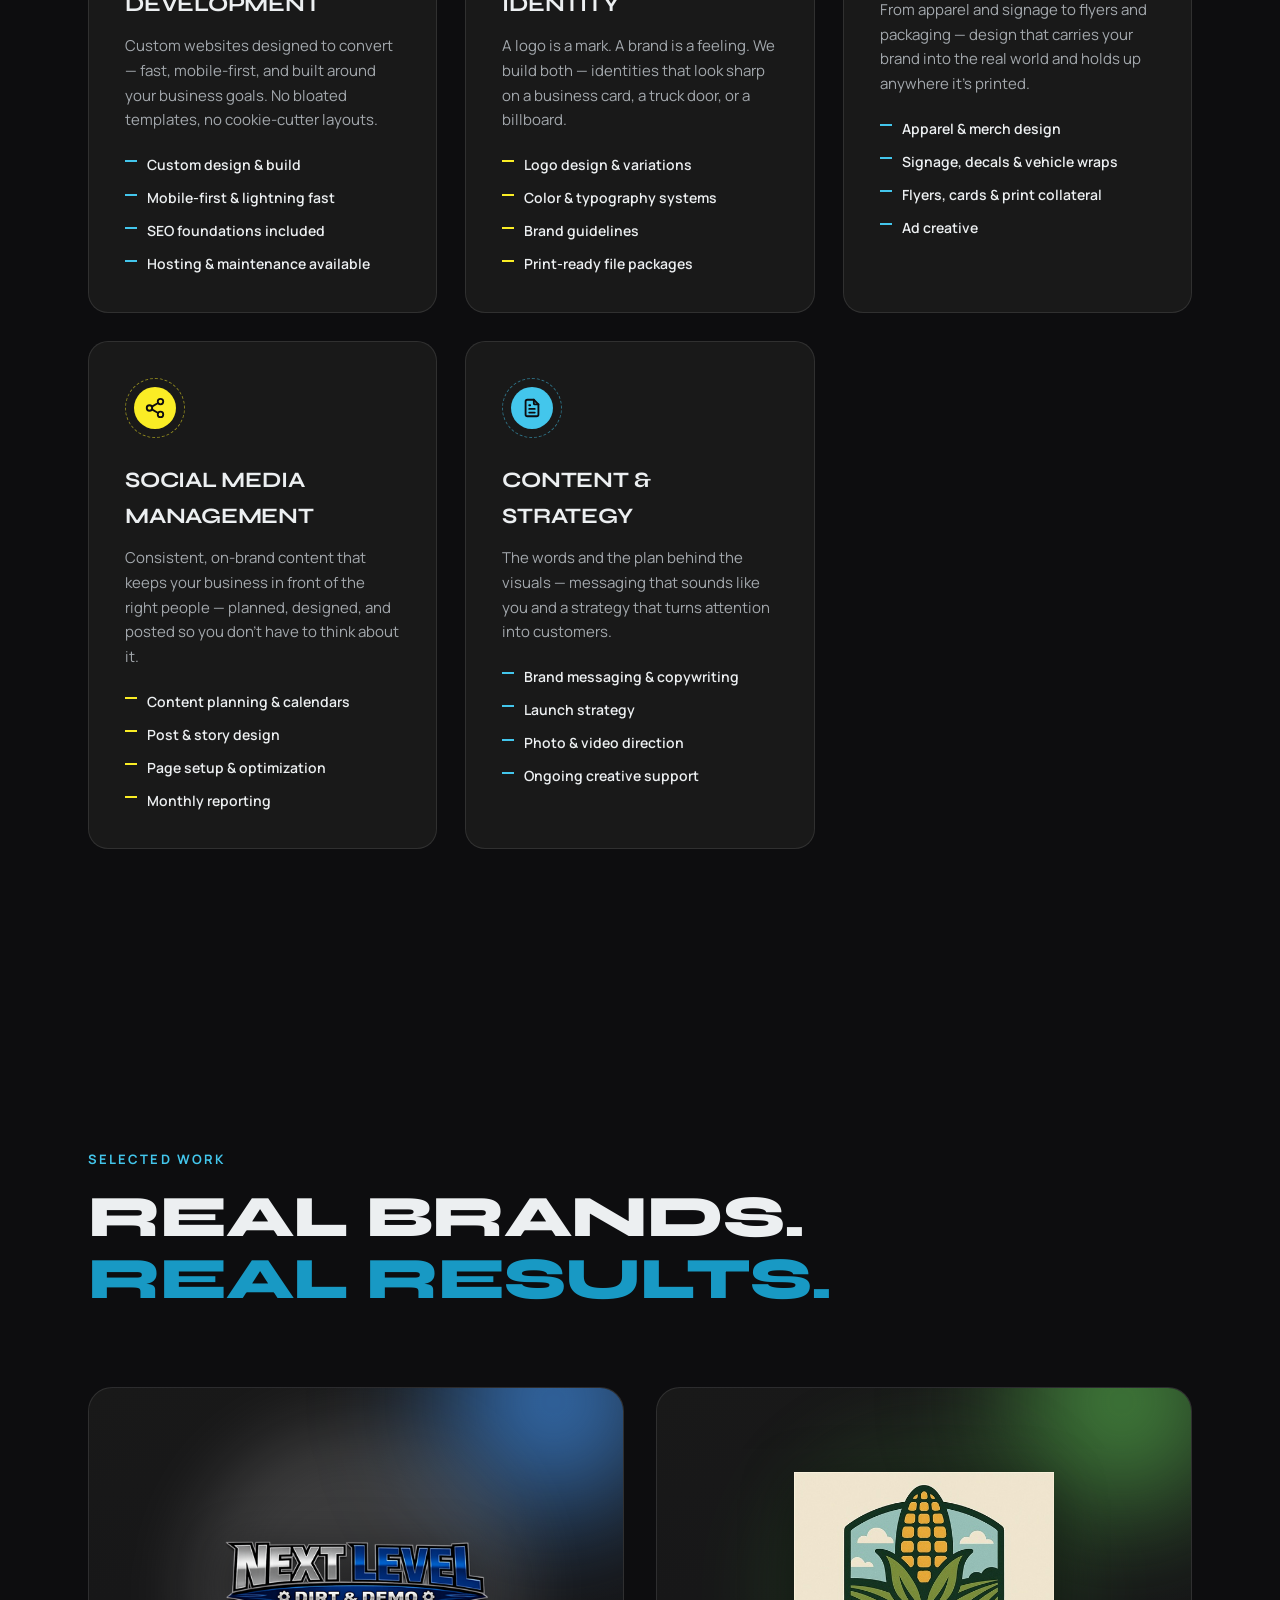
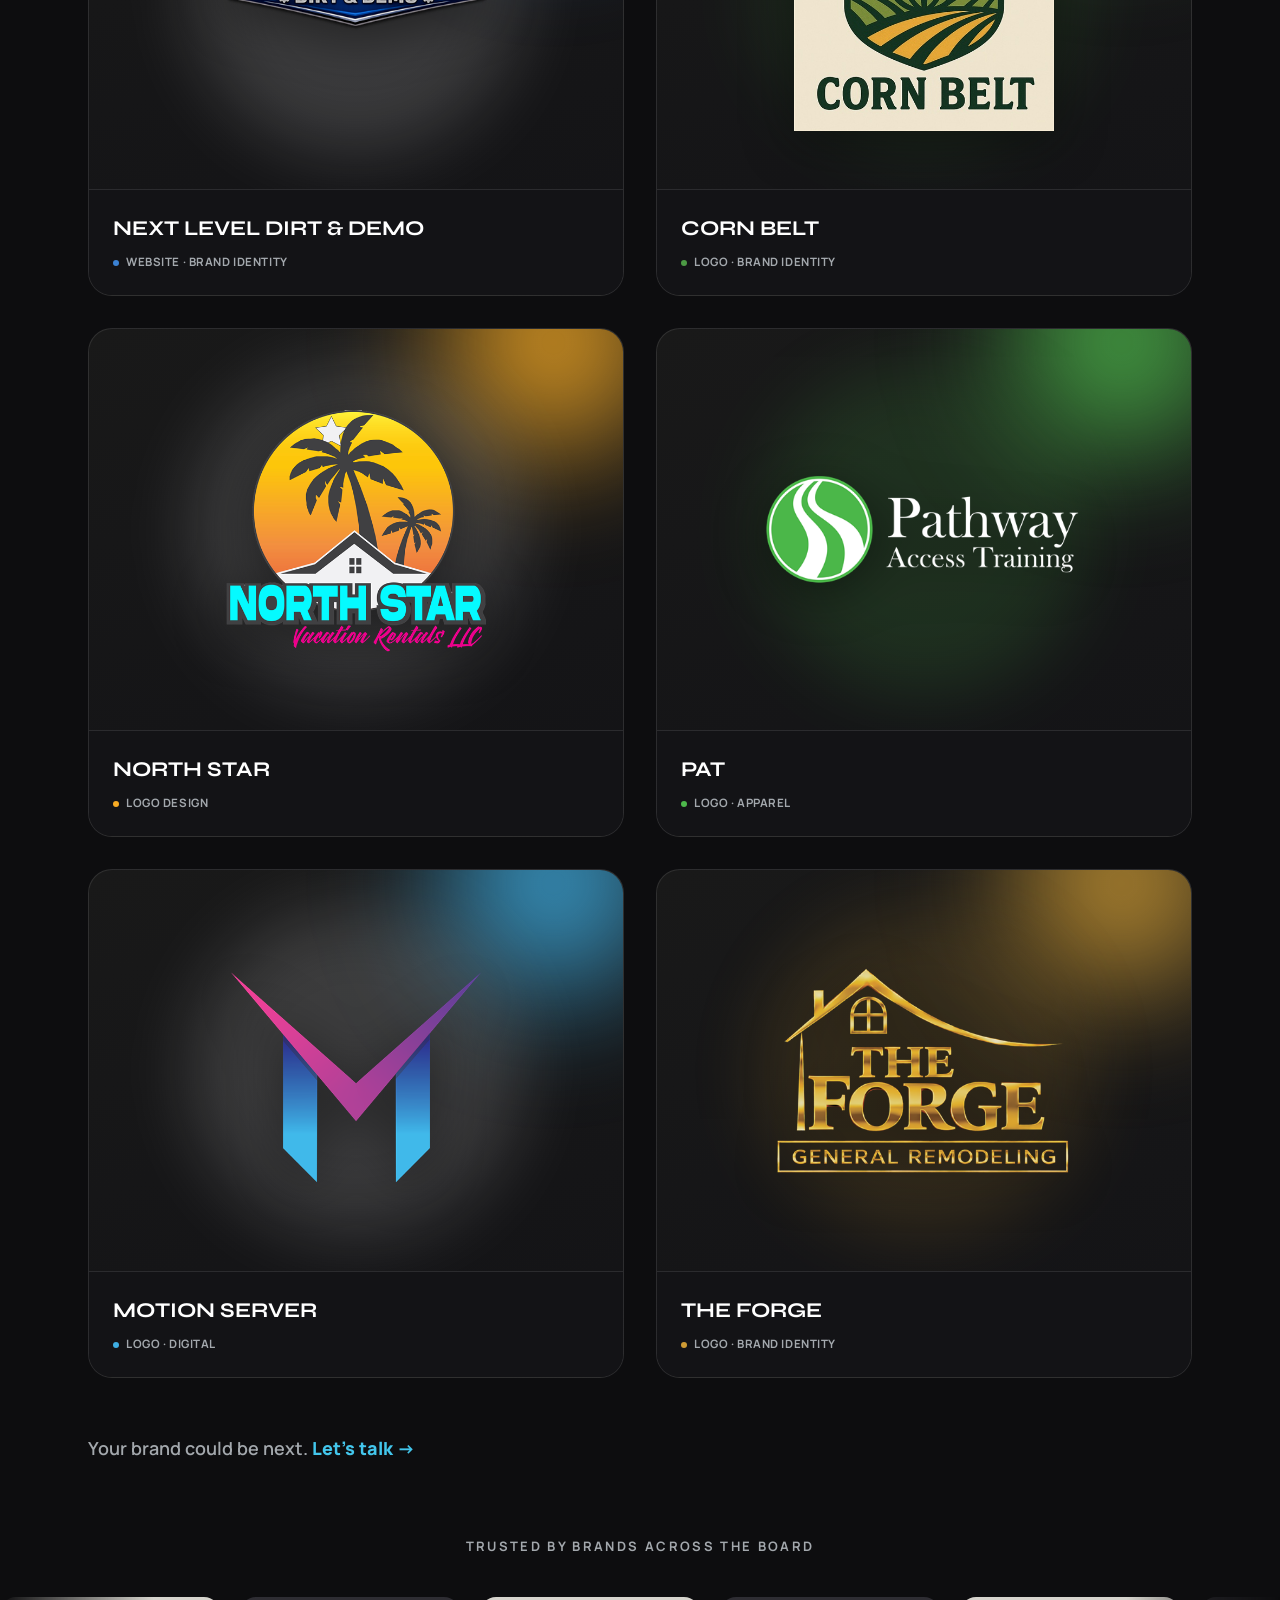
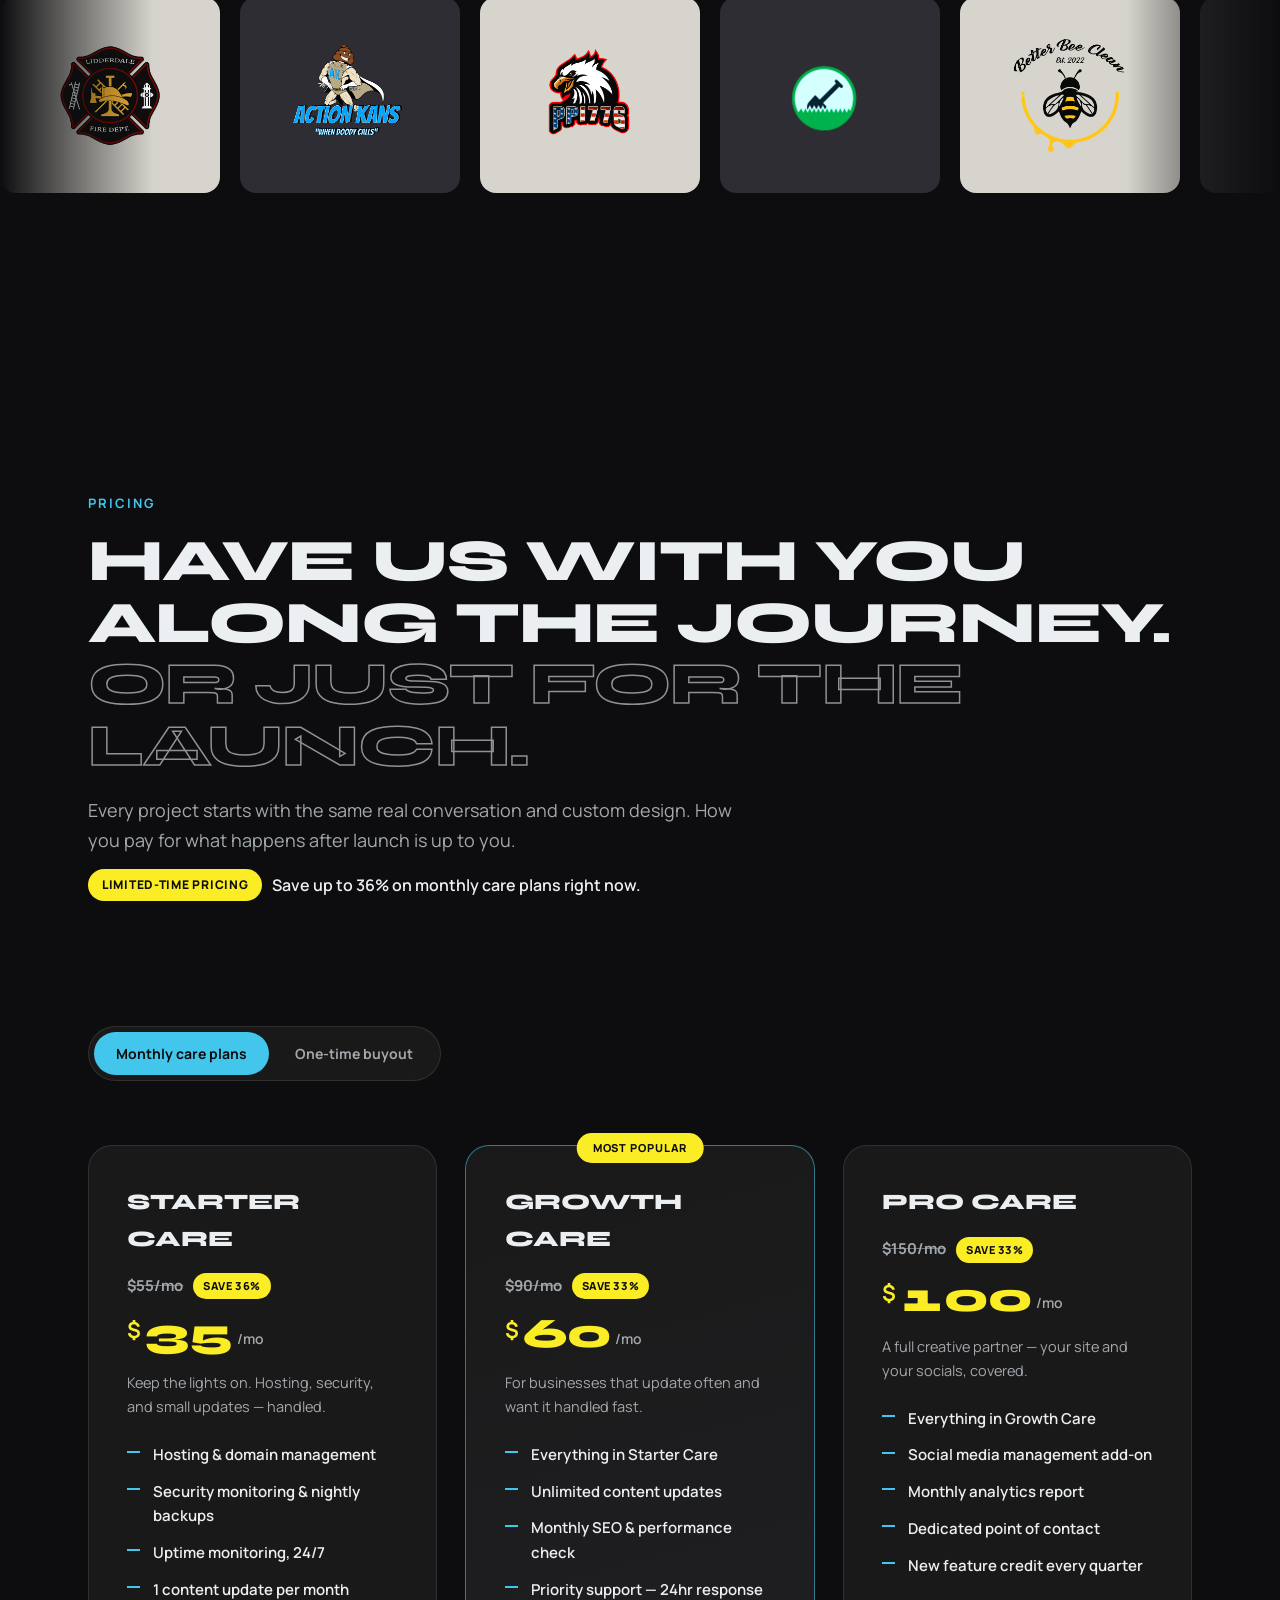
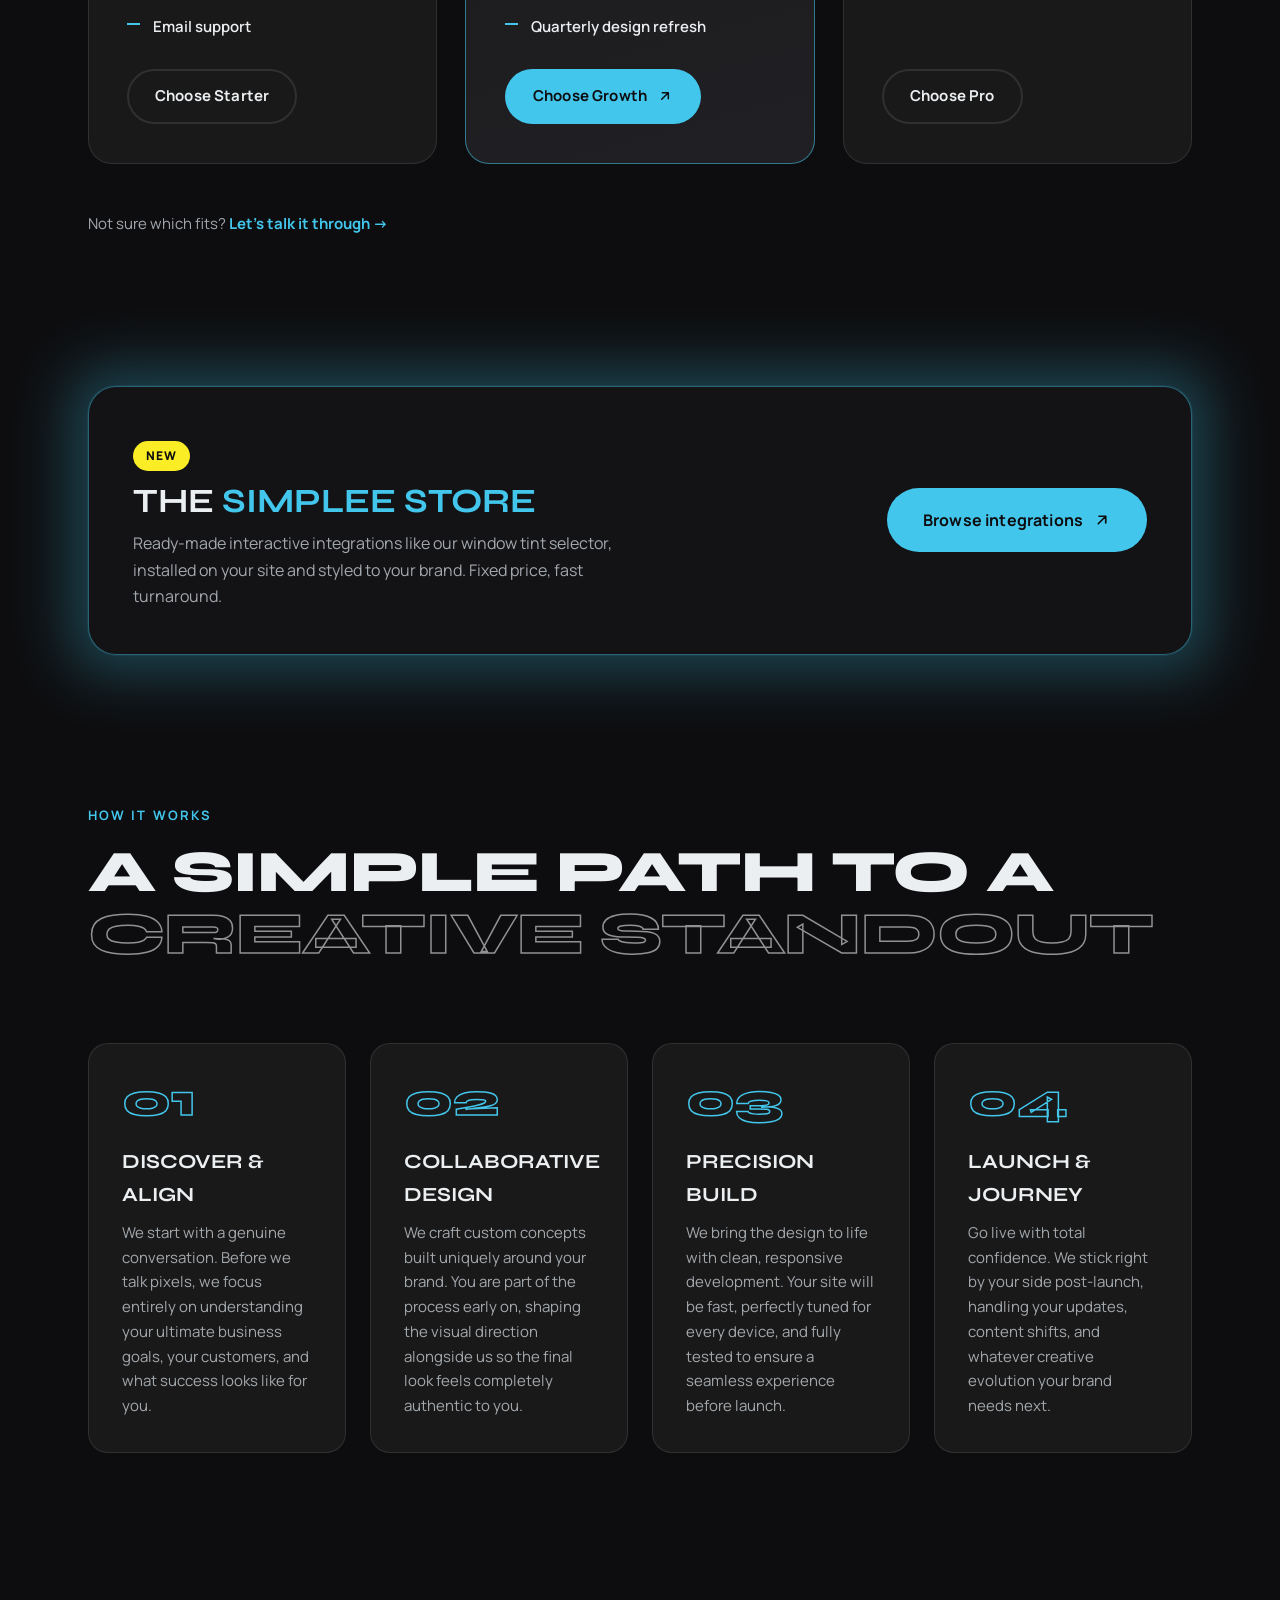
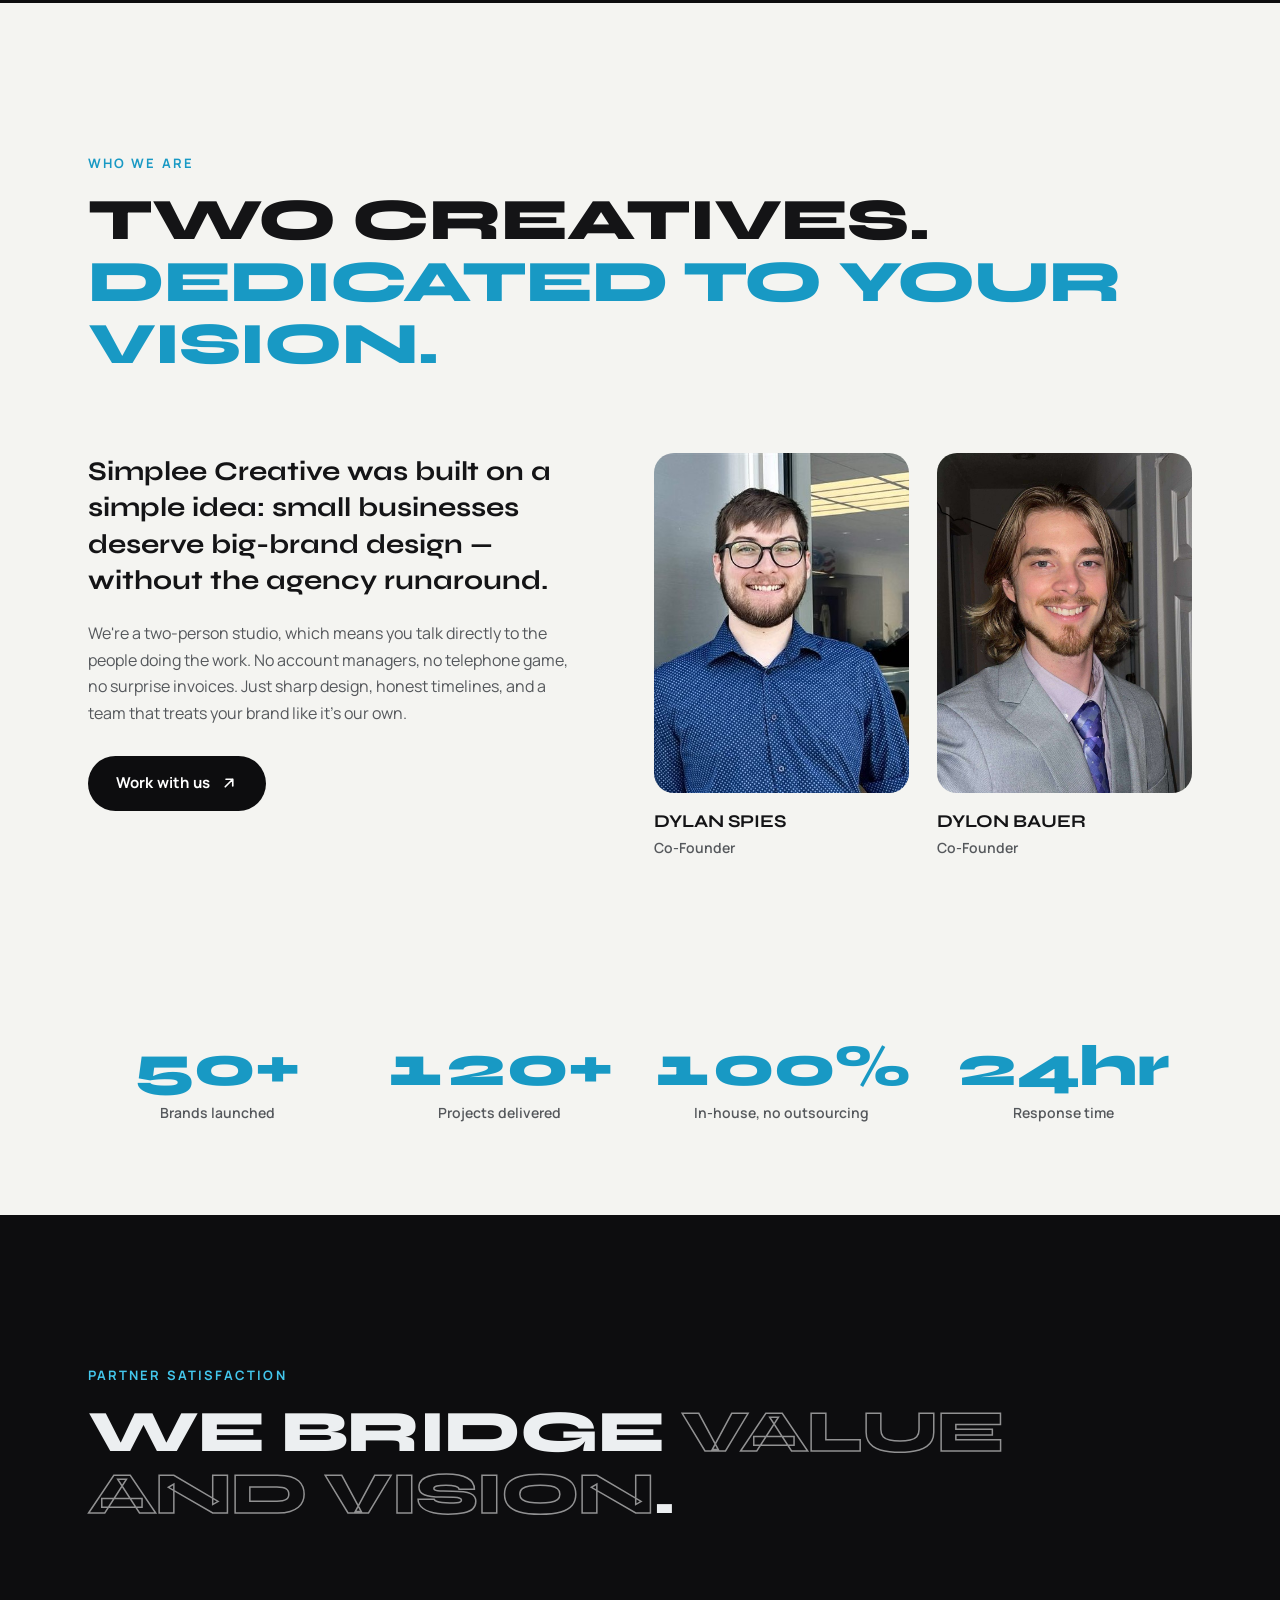
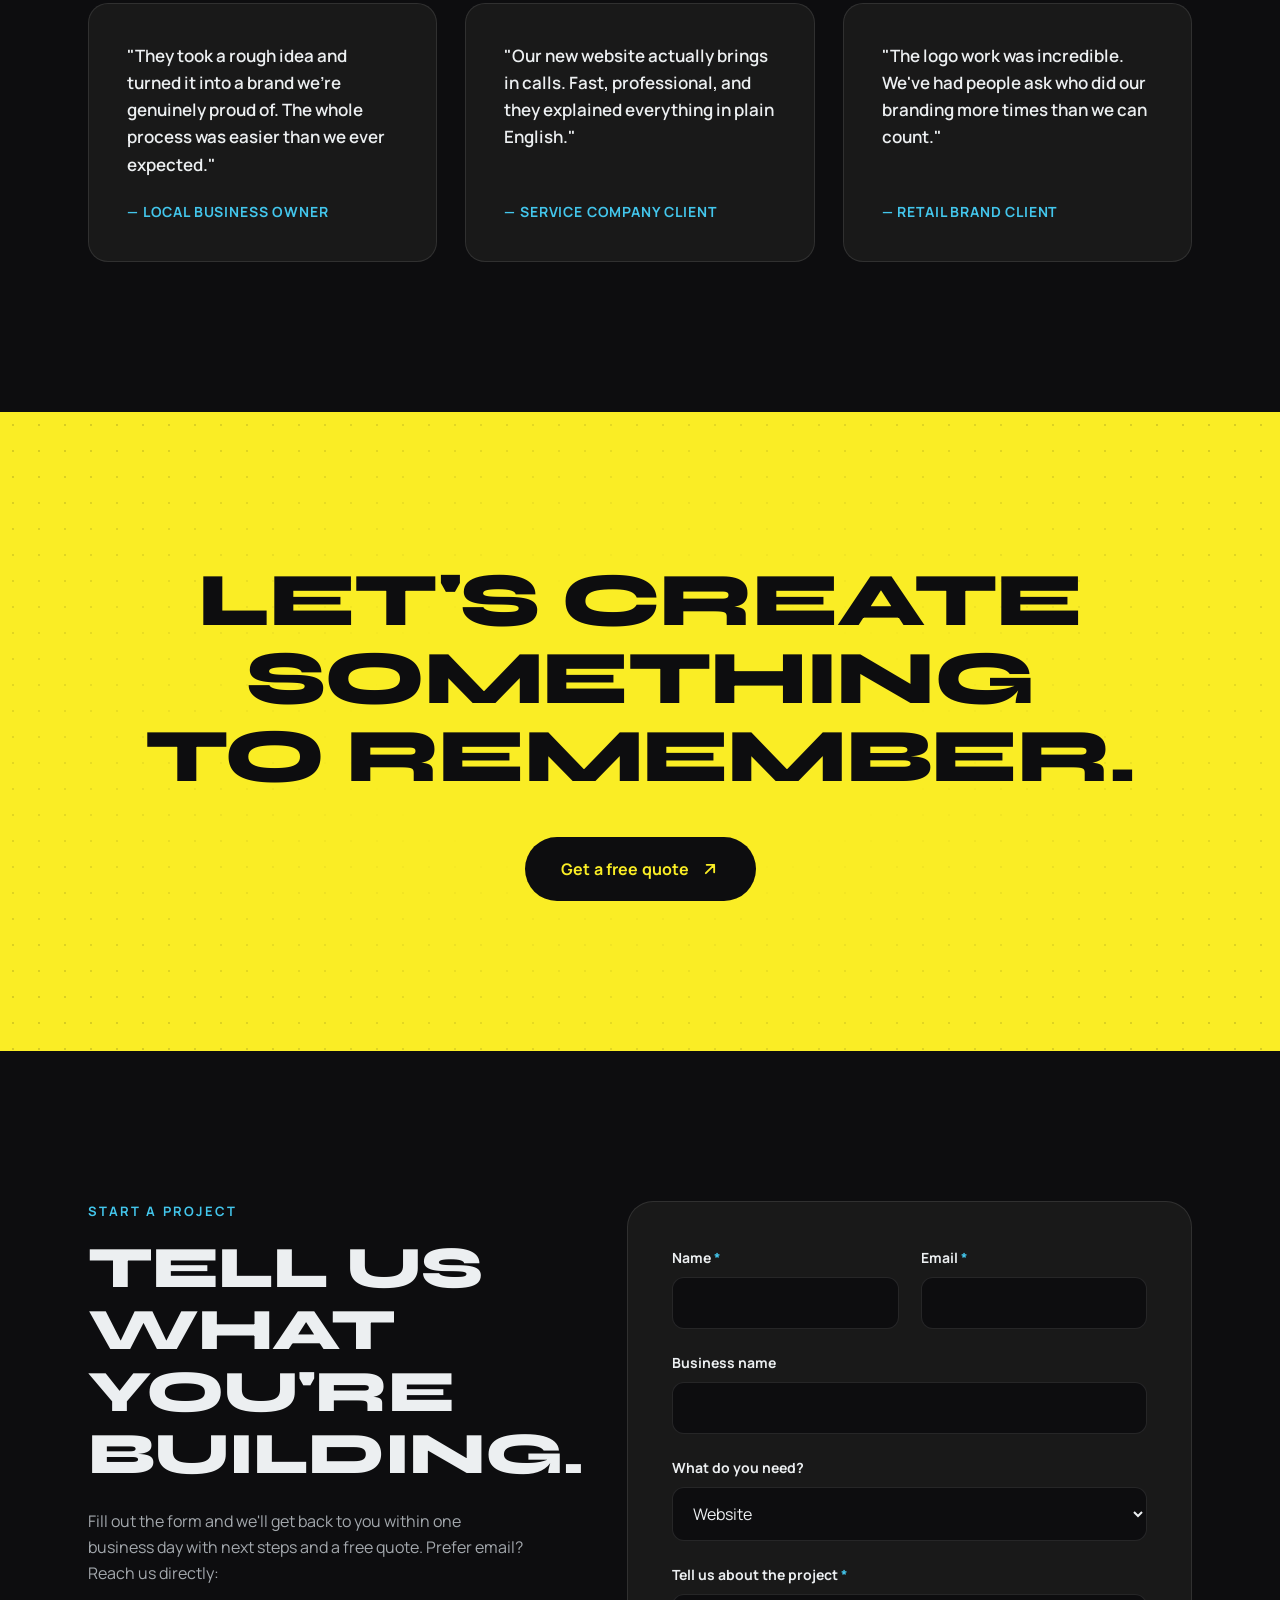
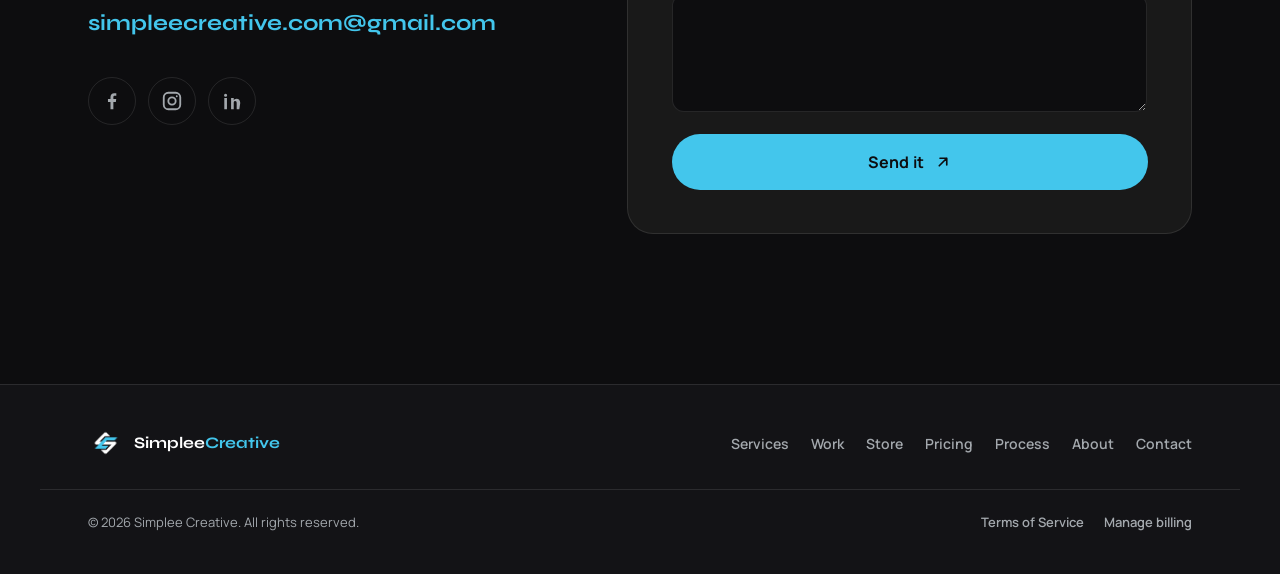
==== commit 47e3275e: "Restructure footer into two rows; add Terms of Service page - Footer now has a proper bottom row (di" ====
--- a/index.html
+++ b/index.html
@@ -10,7 +10,7 @@
   <link rel="preconnect" href="https://fonts.googleapis.com">
   <link rel="preconnect" href="https://fonts.gstatic.com" crossorigin>
   <link href="https://fonts.googleapis.com/css2?family=Manrope:wght@400;500;600;700;800&family=Syne:wght@600;700;800&display=swap" rel="stylesheet">
-  <link rel="stylesheet" href="css/style.css?v=46">
+  <link rel="stylesheet" href="css/style.css?v=47">
 </head>
 <body>
 
@@ -657,7 +657,13 @@
         <a href="#about">About</a>
         <a href="#contact">Contact</a>
       </nav>
-      <p class="footer__copy">© <span id="year"></span> Simplee Creative. All rights reserved. <span aria-hidden="true">·</span> <a href="https://billing.stripe.com/p/login/00w9ASa5X6wO1pQgjggQE00" target="_blank" rel="noopener">Manage billing</a></p>
+    </div>
+    <div class="container footer__bottom">
+      <p class="footer__copy">© <span id="year"></span> Simplee Creative. All rights reserved.</p>
+      <nav class="footer__utility" aria-label="Legal and account">
+        <a href="terms.html">Terms of Service</a>
+        <a href="https://billing.stripe.com/p/login/00w9ASa5X6wO1pQgjggQE00" target="_blank" rel="noopener">Manage billing</a>
+      </nav>
     </div>
   </footer>
 
--- a/css/style.css
+++ b/css/style.css
@@ -1418,15 +1418,95 @@
   transition: color 0.25s;
 }
 .footer__links a:hover { color: var(--white); }
-.footer__copy { font-size: 13px; color: var(--text-muted); width: 100%; }
-.footer__copy a {
-  color: var(--text-muted);
-  text-decoration: underline;
-  text-decoration-color: rgba(163, 168, 173, 0.4);
-  text-underline-offset: 2px;
+
+.footer__bottom {
+  display: flex;
+  flex-wrap: wrap;
+  align-items: center;
+  justify-content: space-between;
+  gap: 10px 24px;
+  margin-top: 28px;
+  padding-top: 22px;
+  border-top: 1px solid var(--line);
+}
+.footer__copy { font-size: 13px; color: var(--text-muted); }
+.footer__utility { display: flex; flex-wrap: wrap; gap: 6px 20px; }
+.footer__utility a {
+  font-size: 13px;
+  font-weight: 600;
+  color: var(--text-muted);
+  text-decoration: none;
   transition: color 0.25s;
 }
-.footer__copy a:hover { color: var(--cyan); }
+.footer__utility a:hover { color: var(--cyan); }
+
+/* ---------- legal ---------- */
+.legal-hero {
+  padding: calc(var(--nav-h) + clamp(56px, 9vw, 100px)) 0 clamp(30px, 5vw, 50px);
+}
+.legal-hero__title {
+  font-family: var(--font-display);
+  font-weight: 800;
+  font-size: clamp(34px, 5vw, 56px);
+  line-height: 1.05;
+  letter-spacing: -0.015em;
+  text-transform: uppercase;
+  color: var(--white);
+  margin-top: 22px;
+}
+.legal-updated {
+  font-size: 14px;
+  font-weight: 600;
+  color: var(--text-muted);
+  margin-top: 16px;
+}
+.legal-hero .reveal-line {
+  opacity: 0;
+  transform: translateY(30px);
+  animation: lineUp 0.8s var(--ease-out) forwards;
+}
+.legal-hero .reveal-line:nth-of-type(2) { animation-delay: 0.1s; }
+.legal-hero .reveal-line:nth-of-type(3) { animation-delay: 0.2s; }
+
+.legal-section { padding-top: clamp(20px, 3vw, 32px); }
+.legal-content { max-width: 720px; }
+.legal-content h2 {
+  font-family: var(--font-display);
+  font-weight: 700;
+  font-size: clamp(19px, 2.2vw, 24px);
+  text-transform: uppercase;
+  letter-spacing: -0.01em;
+  color: var(--white);
+  margin-top: 40px;
+}
+.legal-content h2:first-child { margin-top: 0; }
+.legal-content p {
+  color: var(--text-muted);
+  margin-top: 14px;
+  max-width: 68ch;
+}
+.legal-content strong { color: var(--text); font-weight: 700; }
+.legal-content a { color: var(--cyan); text-decoration: underline; text-underline-offset: 2px; }
+.legal-content a:hover { color: var(--yellow); }
+.legal-content ul {
+  list-style: none;
+  display: grid;
+  gap: 10px;
+  margin-top: 16px;
+}
+.legal-content li {
+  position: relative;
+  padding-left: 24px;
+  color: var(--text-muted);
+  max-width: 68ch;
+}
+.legal-content li::before {
+  content: "";
+  position: absolute;
+  left: 0; top: 0.65em;
+  width: 12px; height: 2px;
+  background: var(--cyan);
+}
 
 /* ---------- store ---------- */
 .nav__links a.is-active { color: var(--white); background: rgba(255, 255, 255, 0.07); }
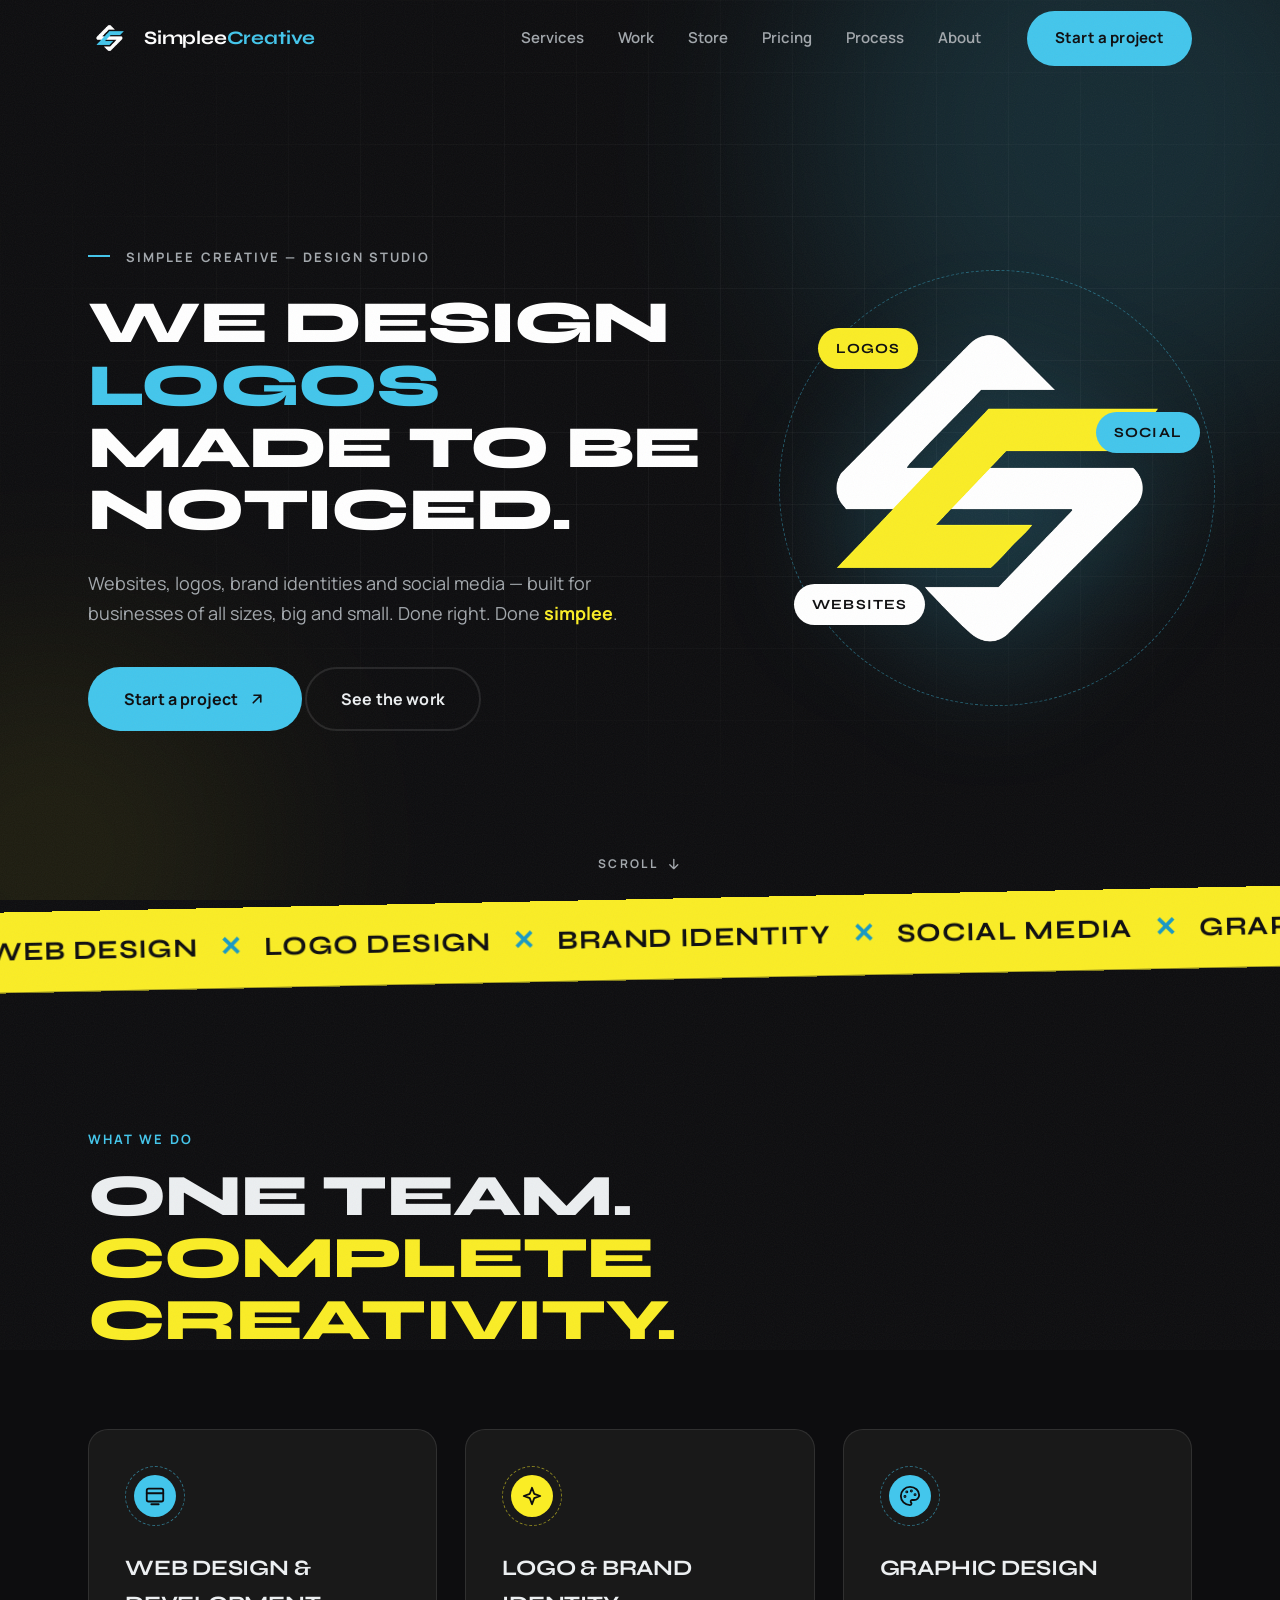
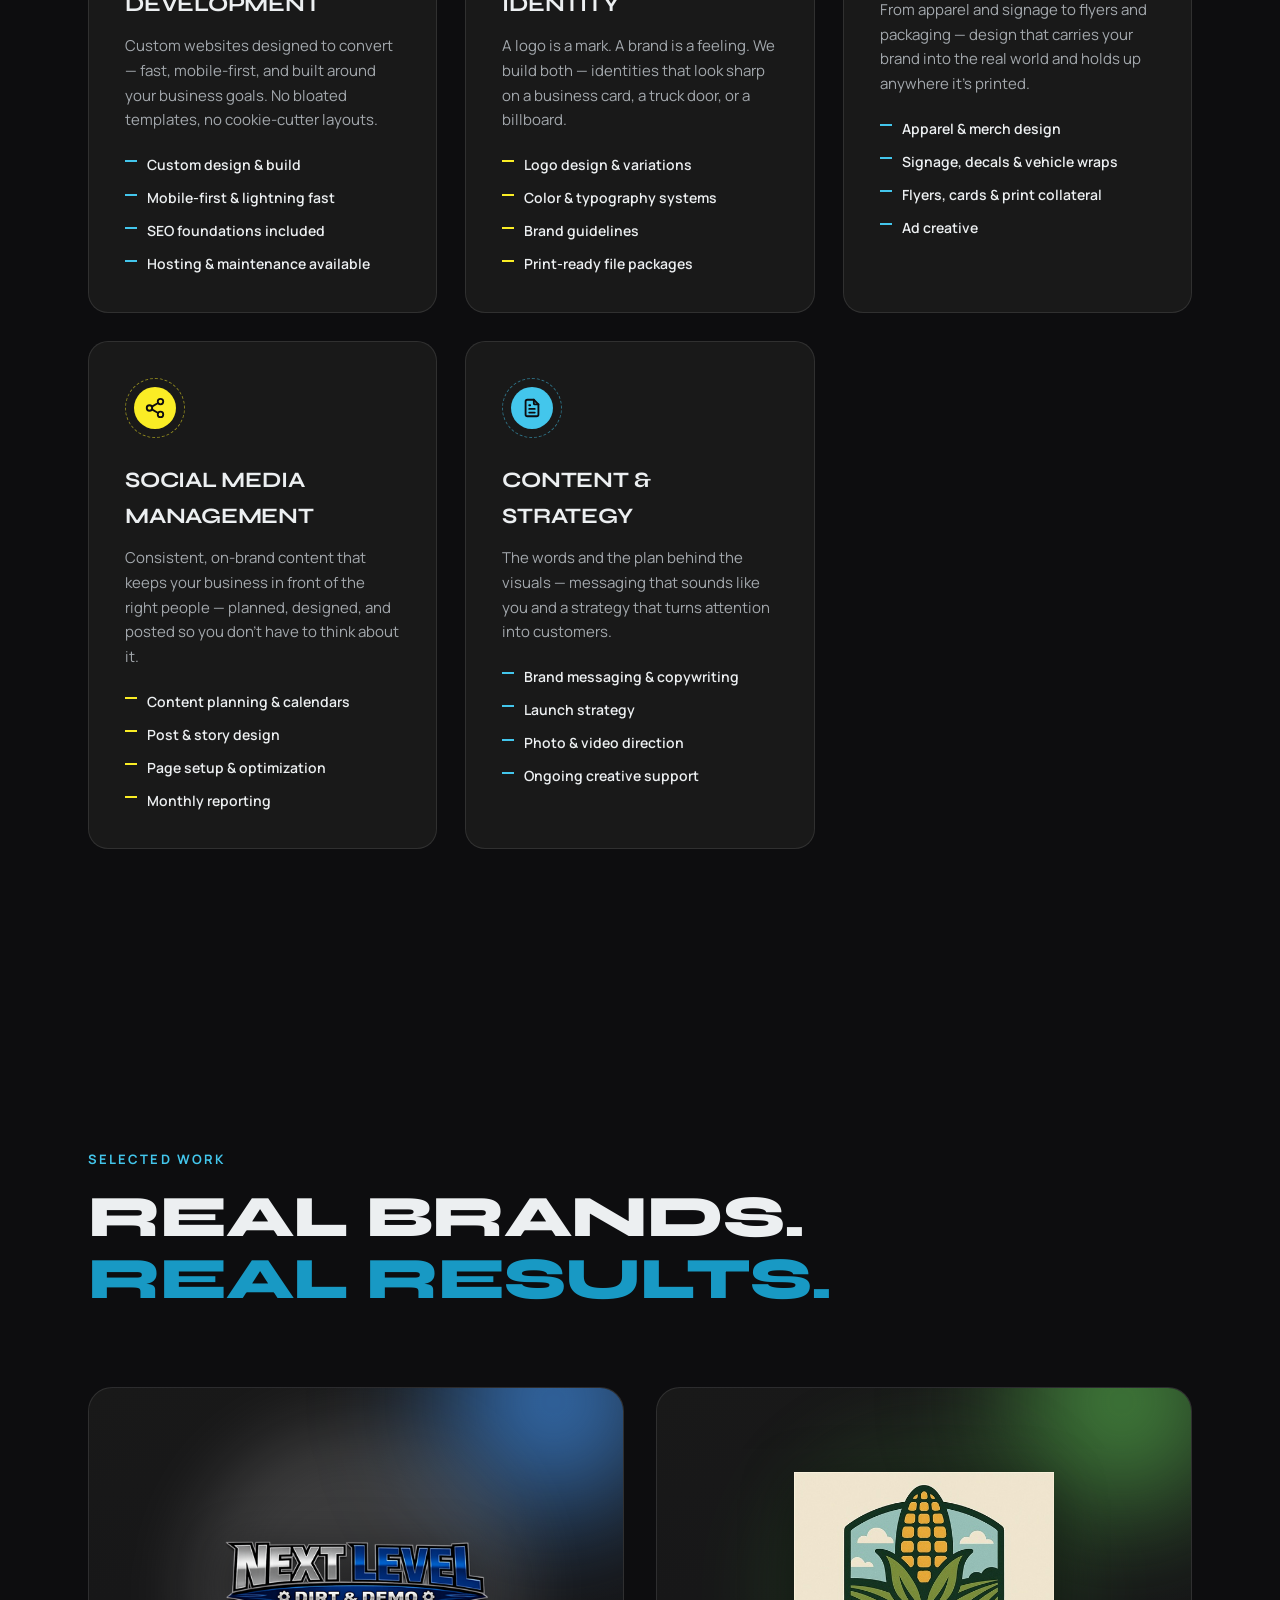
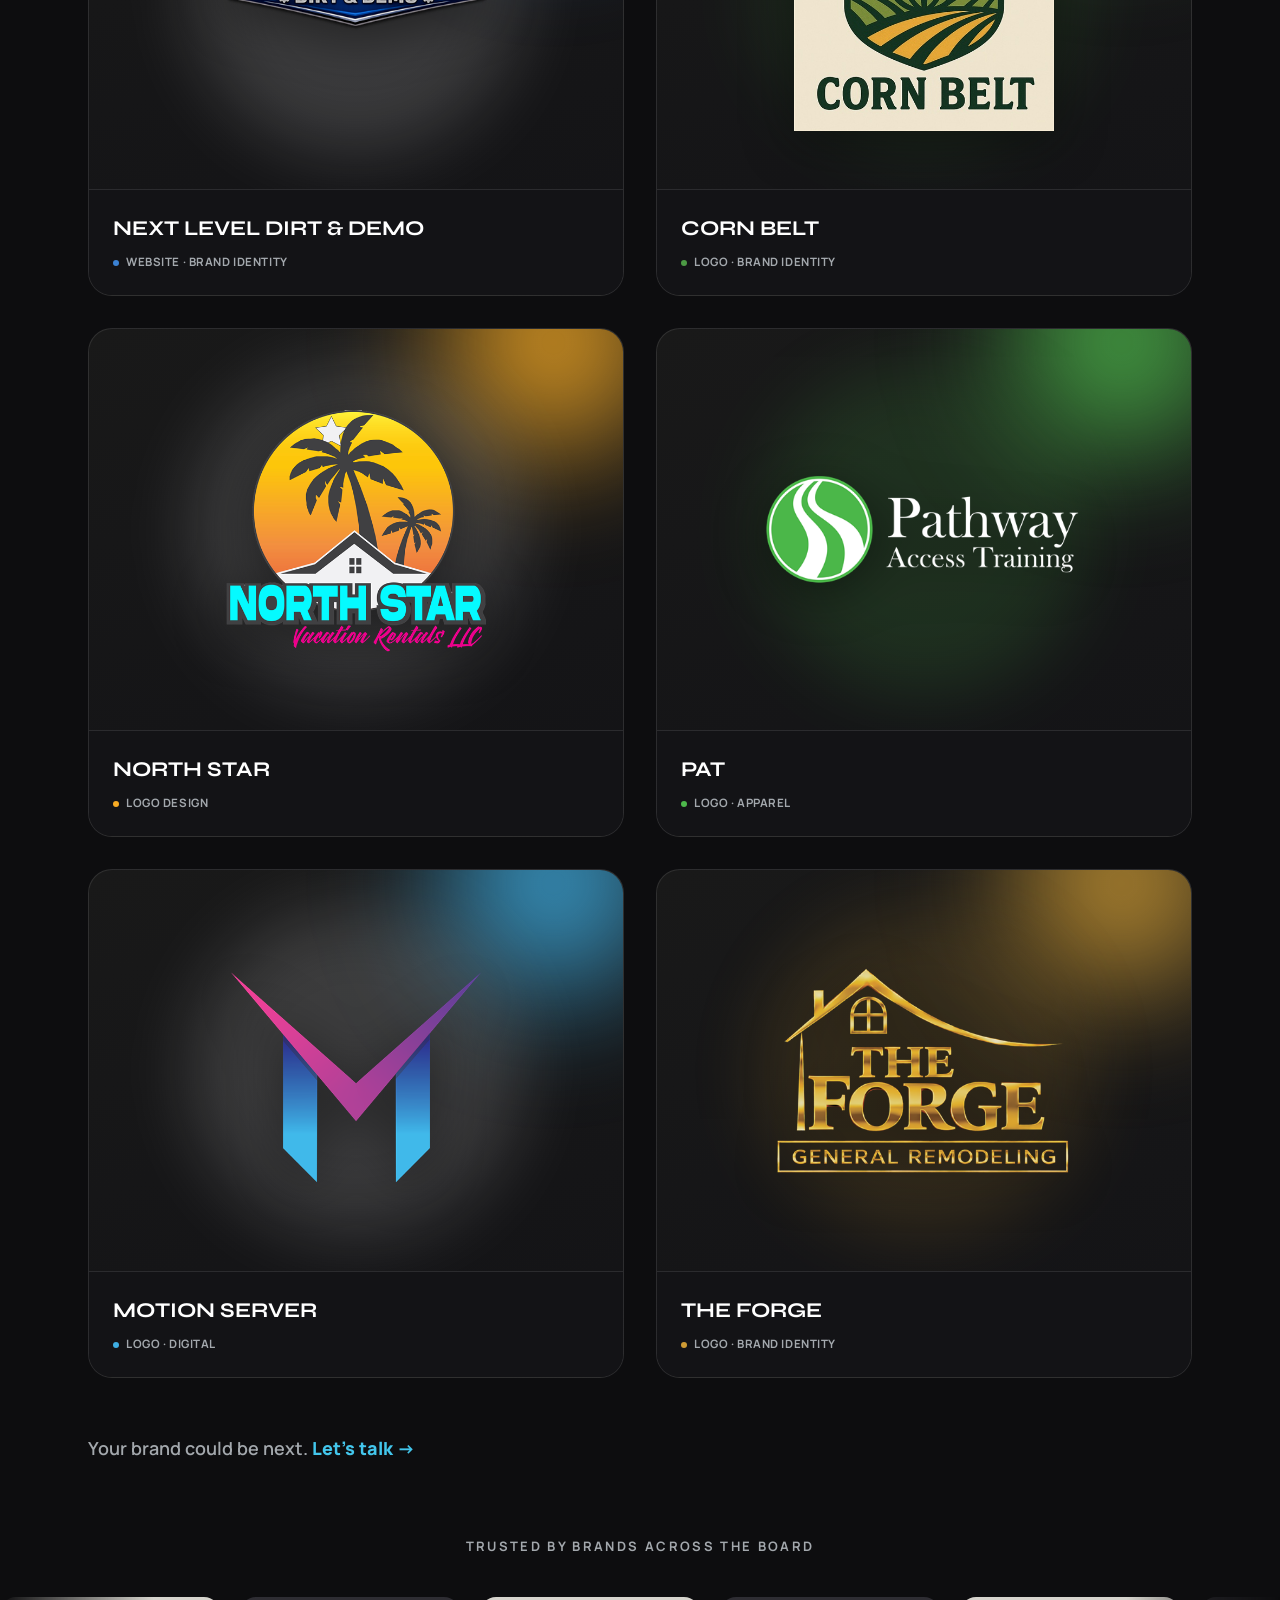
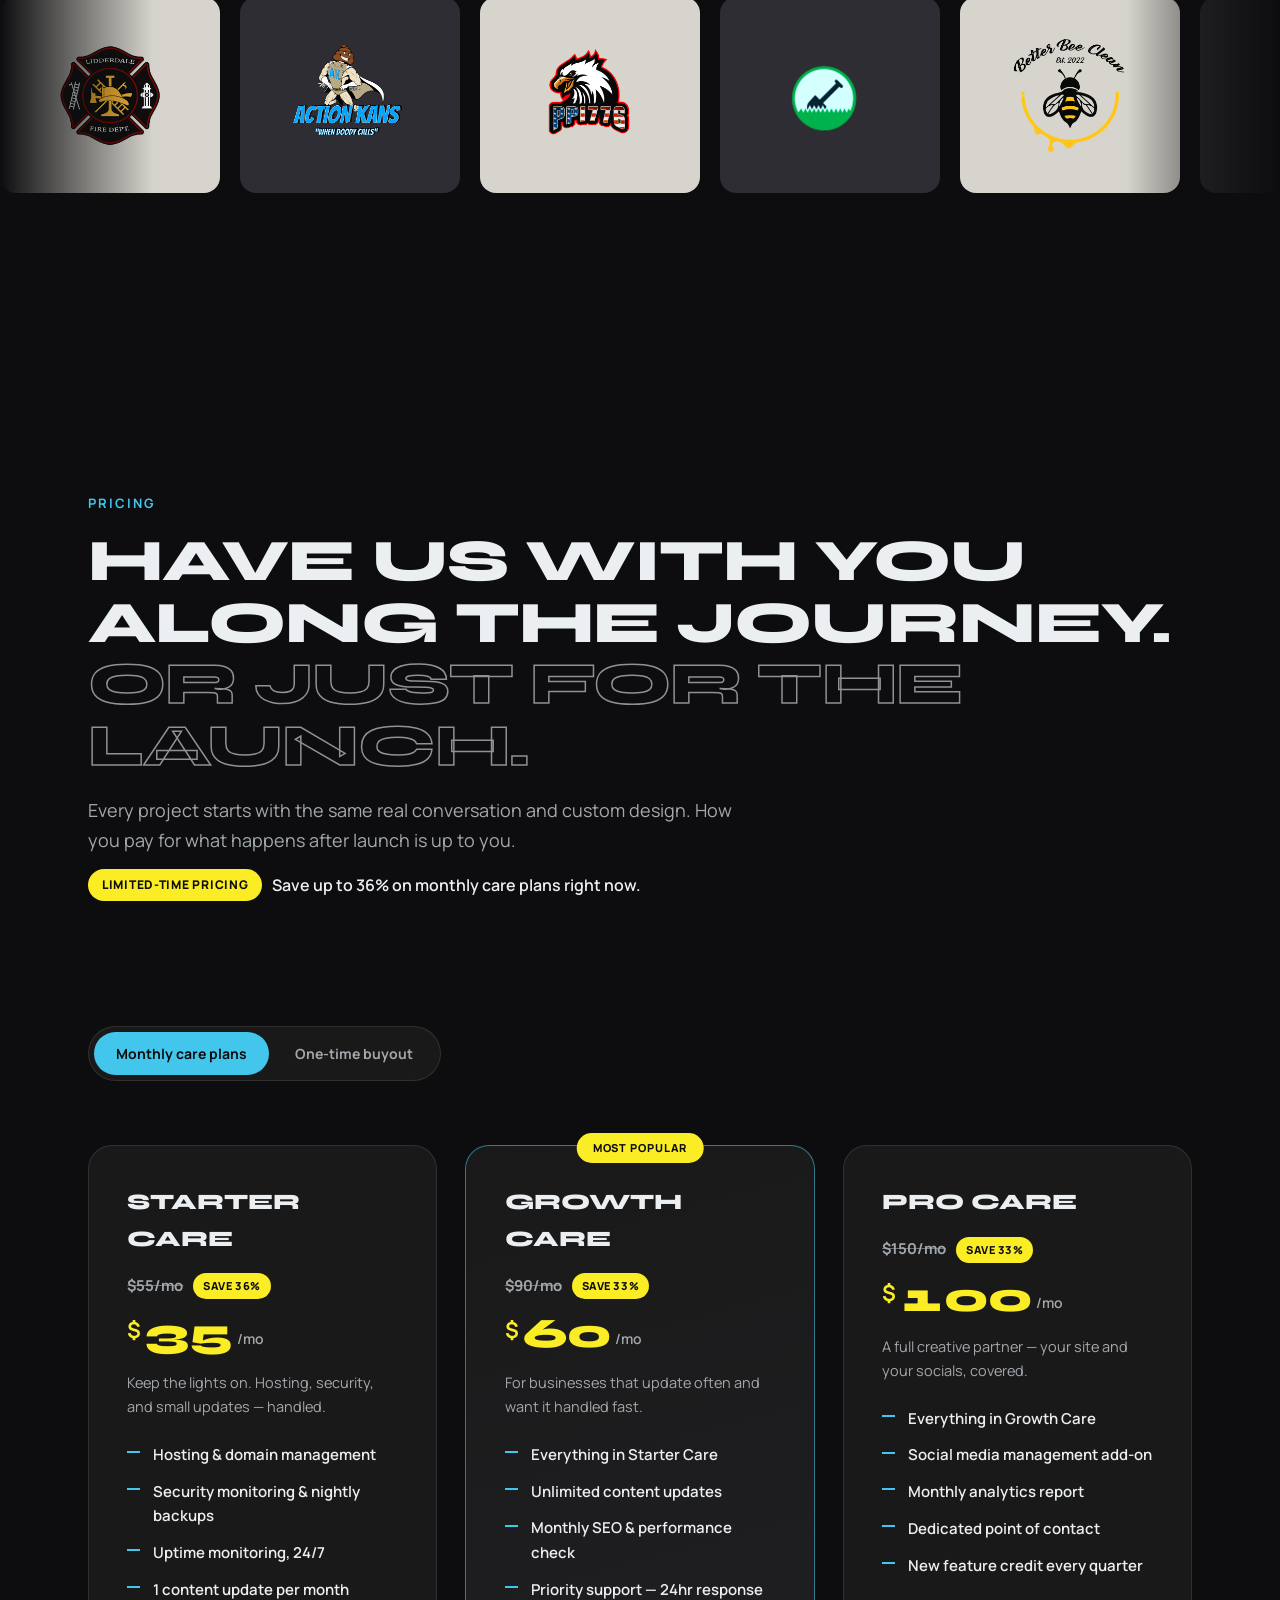
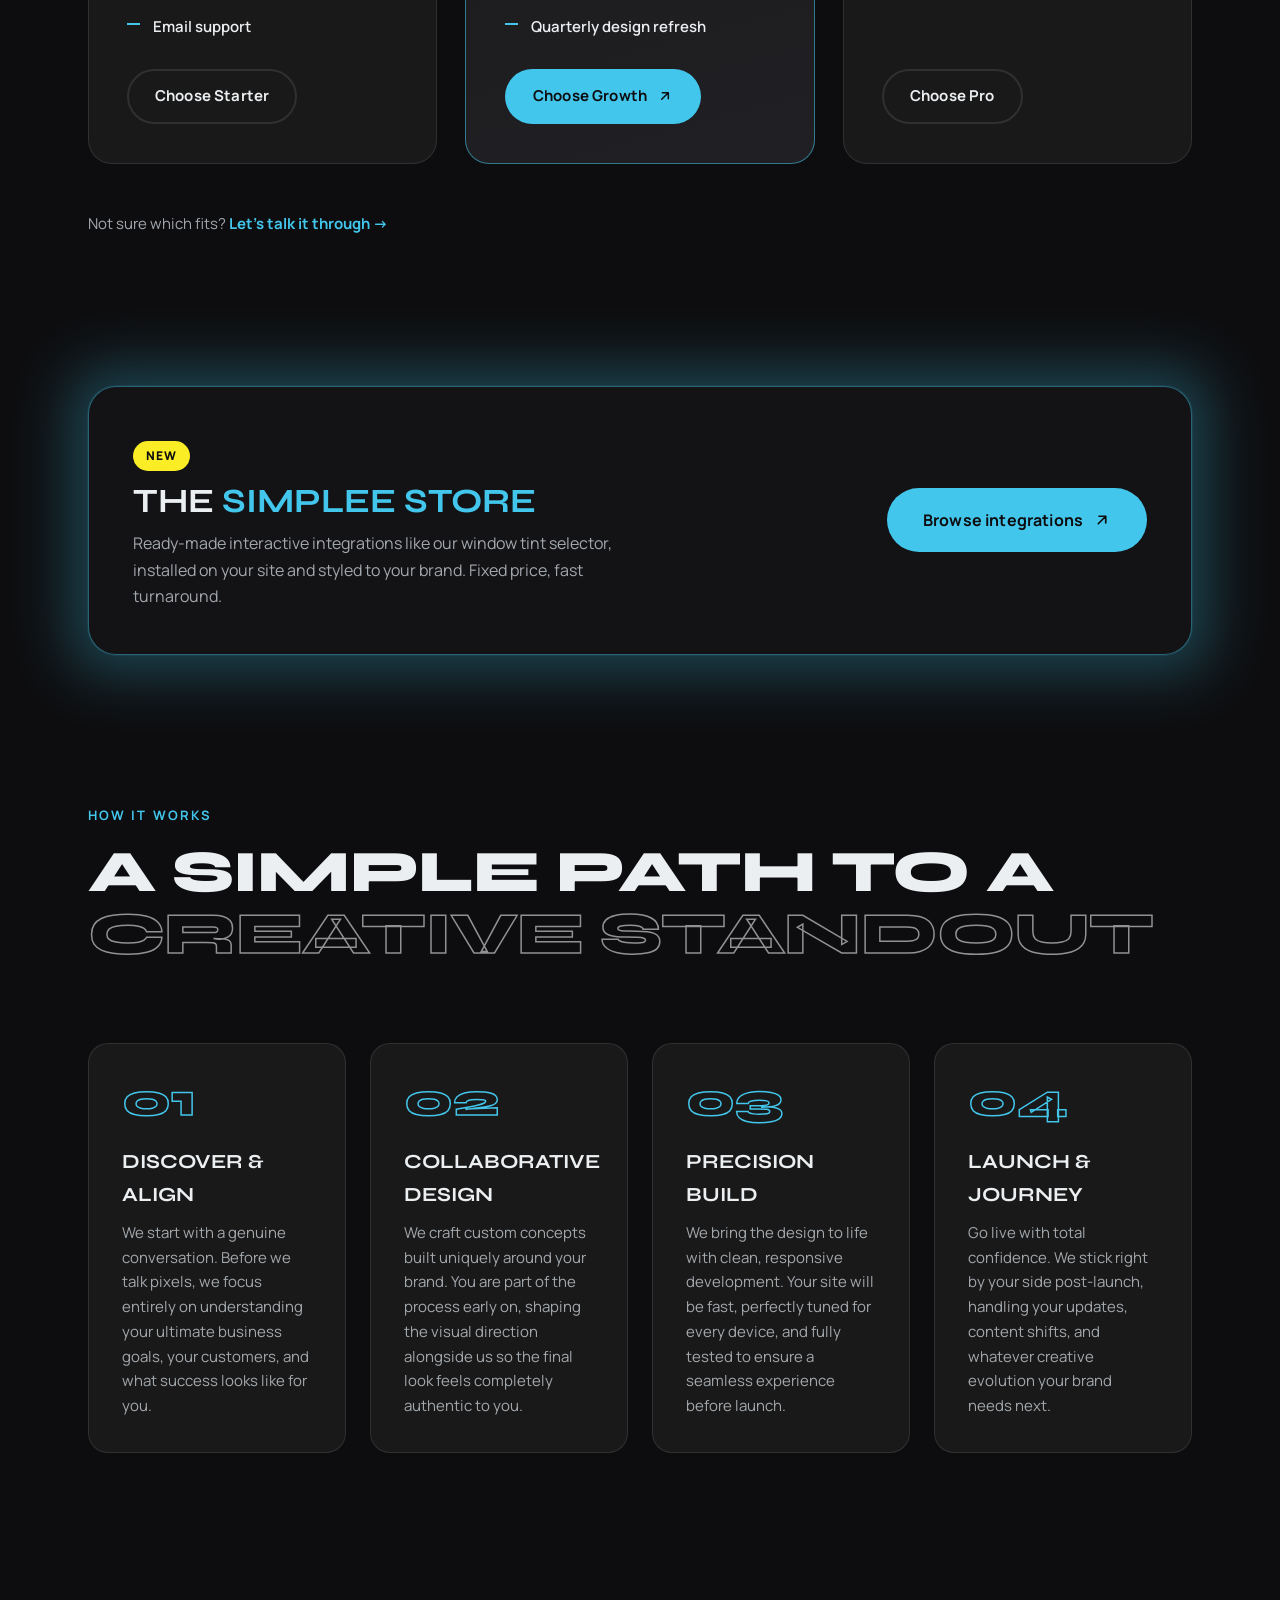
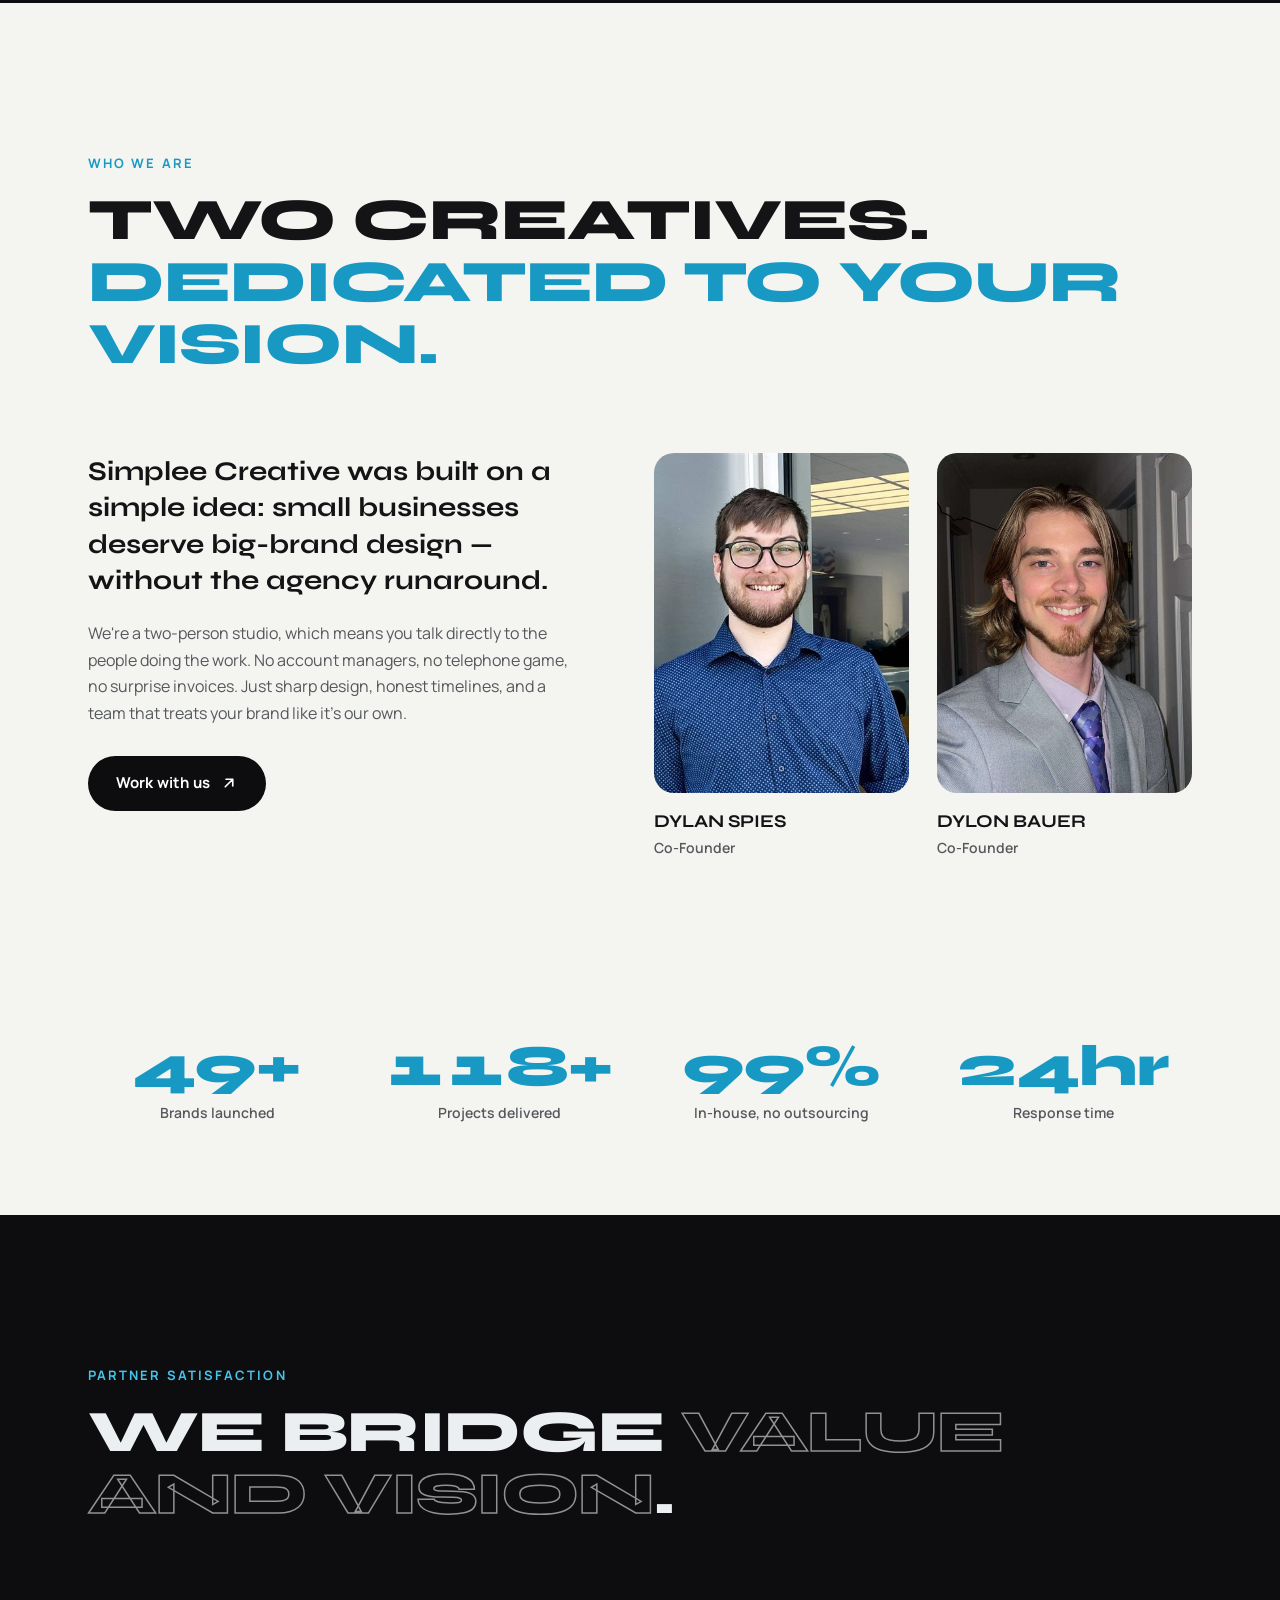
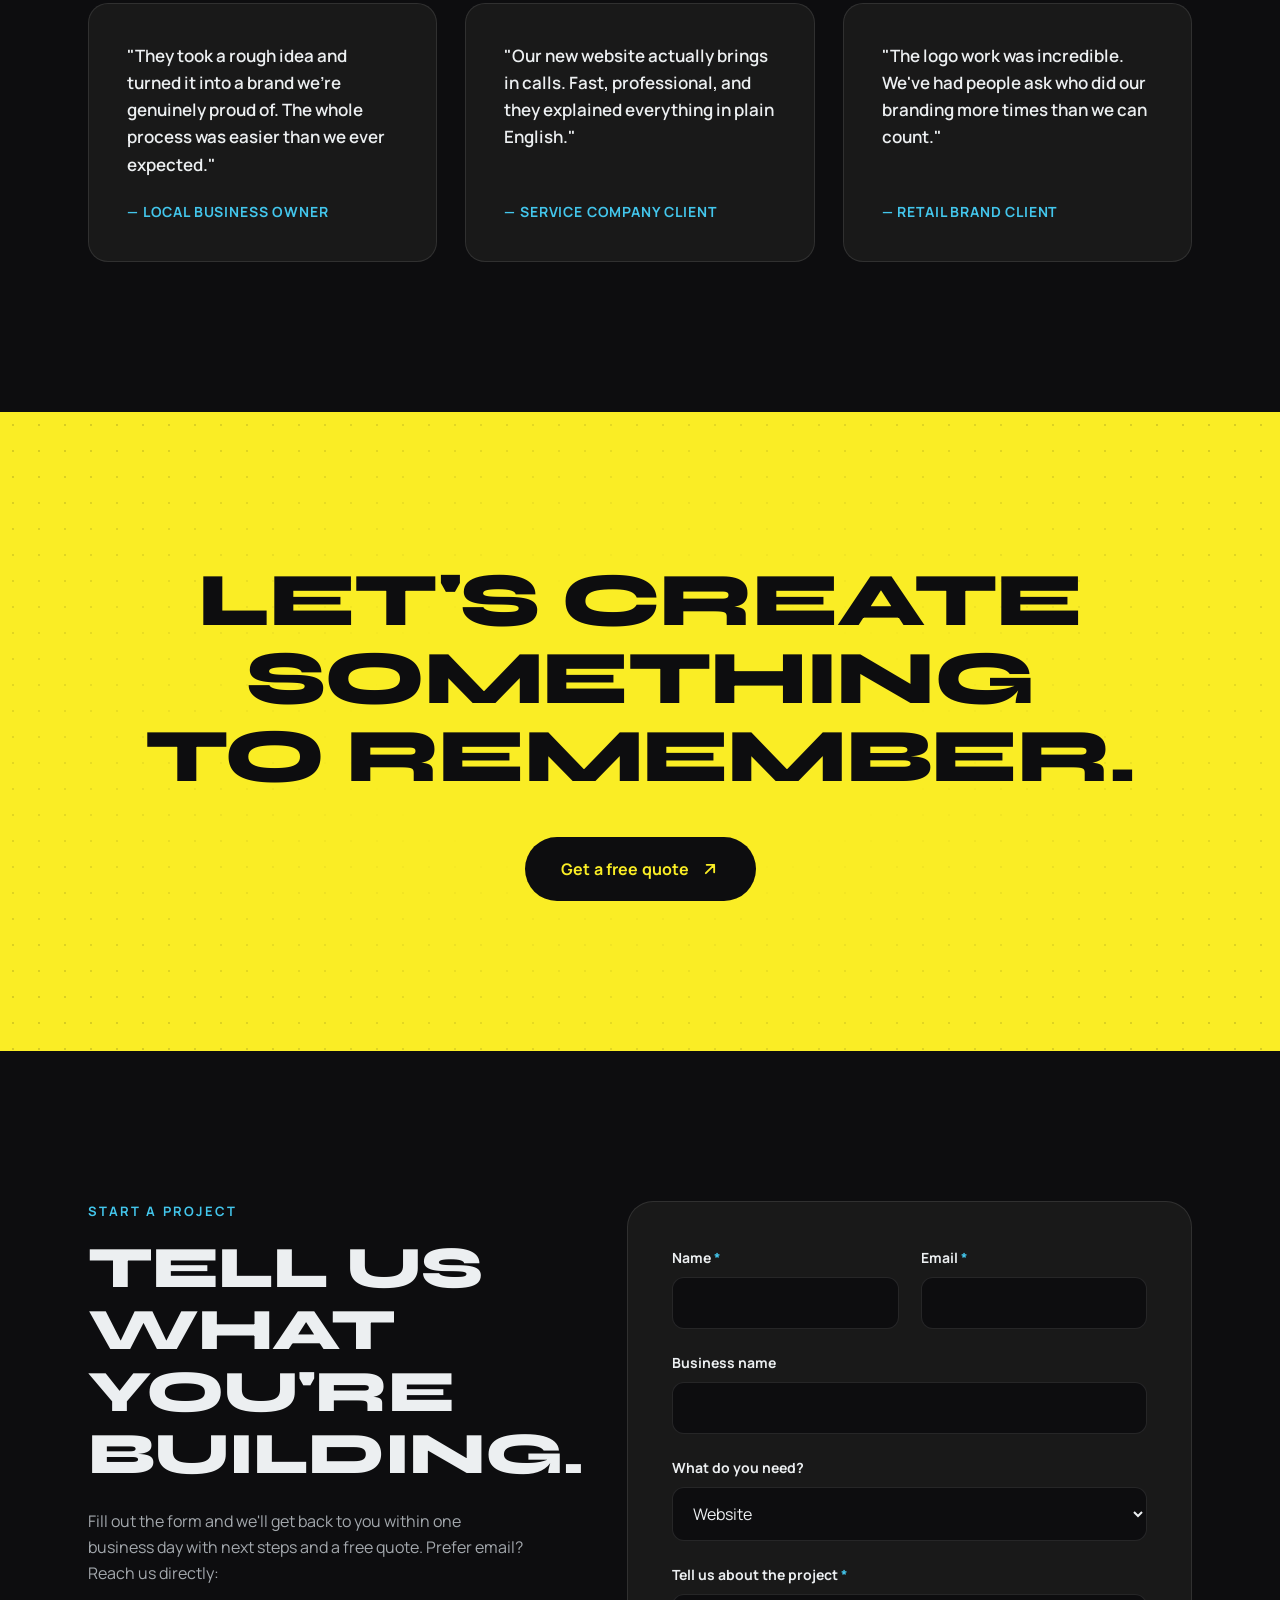
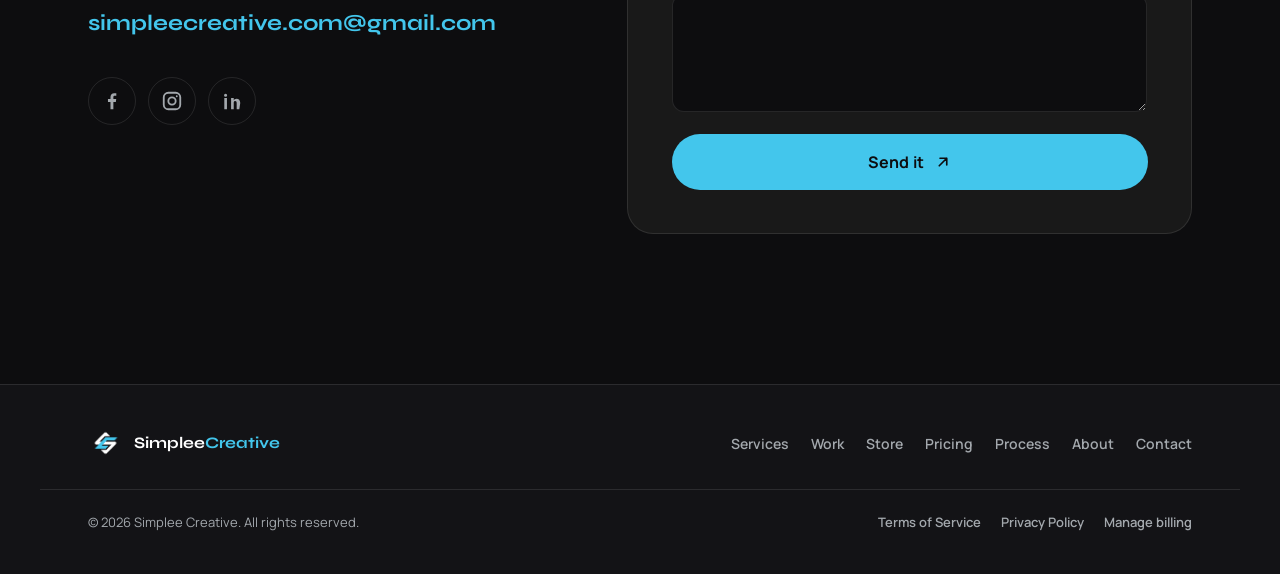
==== commit 0dda5355: "Add Privacy Policy, 404 page, sitemap/robots.txt, and social share previews - privacy.html: 10-secti" ====
--- a/index.html
+++ b/index.html
@@ -6,11 +6,24 @@
   <title>Simplee Creative — Websites, Logos & Social Media That Stand Out</title>
   <!-- deploy marker: v2 -->
   <meta name="description" content="Simplee Creative is a design studio building bold websites, logos, brand identities, and social media for businesses that refuse to blend in.">
+  <link rel="canonical" href="https://simpleecreative.com/">
+  <meta property="og:type" content="website">
+  <meta property="og:url" content="https://simpleecreative.com/">
+  <meta property="og:site_name" content="Simplee Creative">
+  <meta property="og:title" content="Simplee Creative — Websites, Logos & Social Media That Stand Out">
+  <meta property="og:description" content="Websites, logos, brand identities and social media — built for businesses of all sizes, big and small. Done right. Done simplee.">
+  <meta property="og:image" content="https://simpleecreative.com/assets/brand/og-image.jpg">
+  <meta property="og:image:width" content="1200">
+  <meta property="og:image:height" content="630">
+  <meta name="twitter:card" content="summary_large_image">
+  <meta name="twitter:title" content="Simplee Creative — Websites, Logos & Social Media That Stand Out">
+  <meta name="twitter:description" content="Websites, logos, brand identities and social media — built for businesses of all sizes, big and small. Done right. Done simplee.">
+  <meta name="twitter:image" content="https://simpleecreative.com/assets/brand/og-image.jpg">
   <link rel="icon" type="image/png" href="assets/brand/sc-logo-bg.png">
   <link rel="preconnect" href="https://fonts.googleapis.com">
   <link rel="preconnect" href="https://fonts.gstatic.com" crossorigin>
   <link href="https://fonts.googleapis.com/css2?family=Manrope:wght@400;500;600;700;800&family=Syne:wght@600;700;800&display=swap" rel="stylesheet">
-  <link rel="stylesheet" href="css/style.css?v=47">
+  <link rel="stylesheet" href="css/style.css?v=48">
 </head>
 <body>
 
@@ -662,6 +675,7 @@
       <p class="footer__copy">© <span id="year"></span> Simplee Creative. All rights reserved.</p>
       <nav class="footer__utility" aria-label="Legal and account">
         <a href="terms.html">Terms of Service</a>
+        <a href="privacy.html">Privacy Policy</a>
         <a href="https://billing.stripe.com/p/login/00w9ASa5X6wO1pQgjggQE00" target="_blank" rel="noopener">Manage billing</a>
       </nav>
     </div>
--- a/css/style.css
+++ b/css/style.css
@@ -1440,6 +1440,62 @@
 }
 .footer__utility a:hover { color: var(--cyan); }
 
+/* ---------- 404 ---------- */
+.notfound {
+  position: relative;
+  min-height: 100vh;
+  min-height: 100svh;
+  display: flex;
+  align-items: center;
+  padding-top: var(--nav-h);
+  overflow: hidden;
+}
+.notfound__bg { position: absolute; inset: 0; z-index: -1; }
+.notfound__inner { text-align: center; padding-block: 40px; }
+.notfound__code {
+  font-family: var(--font-display);
+  font-weight: 800;
+  font-size: clamp(90px, 16vw, 200px);
+  line-height: 1;
+  color: transparent;
+  -webkit-text-stroke: 2px var(--cyan);
+  opacity: 0.5;
+}
+.notfound__title {
+  font-family: var(--font-display);
+  font-weight: 800;
+  font-size: clamp(32px, 5vw, 54px);
+  line-height: 1.08;
+  letter-spacing: -0.015em;
+  text-transform: uppercase;
+  color: var(--white);
+  margin-top: -0.2em;
+}
+.notfound__sub {
+  max-width: 52ch;
+  margin: 22px auto 0;
+  color: var(--text-muted);
+  font-size: clamp(16px, 1.6vw, 18px);
+}
+.notfound__actions {
+  display: flex;
+  flex-wrap: wrap;
+  justify-content: center;
+  gap: 14px;
+  margin-top: 34px;
+}
+.notfound__links {
+  margin-top: 30px;
+  font-size: 14px;
+  color: var(--text-muted);
+}
+.notfound__links a {
+  color: var(--cyan);
+  font-weight: 700;
+  text-decoration: none;
+}
+.notfound__links a:hover { text-decoration: underline; }
+
 /* ---------- legal ---------- */
 .legal-hero {
   padding: calc(var(--nav-h) + clamp(56px, 9vw, 100px)) 0 clamp(30px, 5vw, 50px);
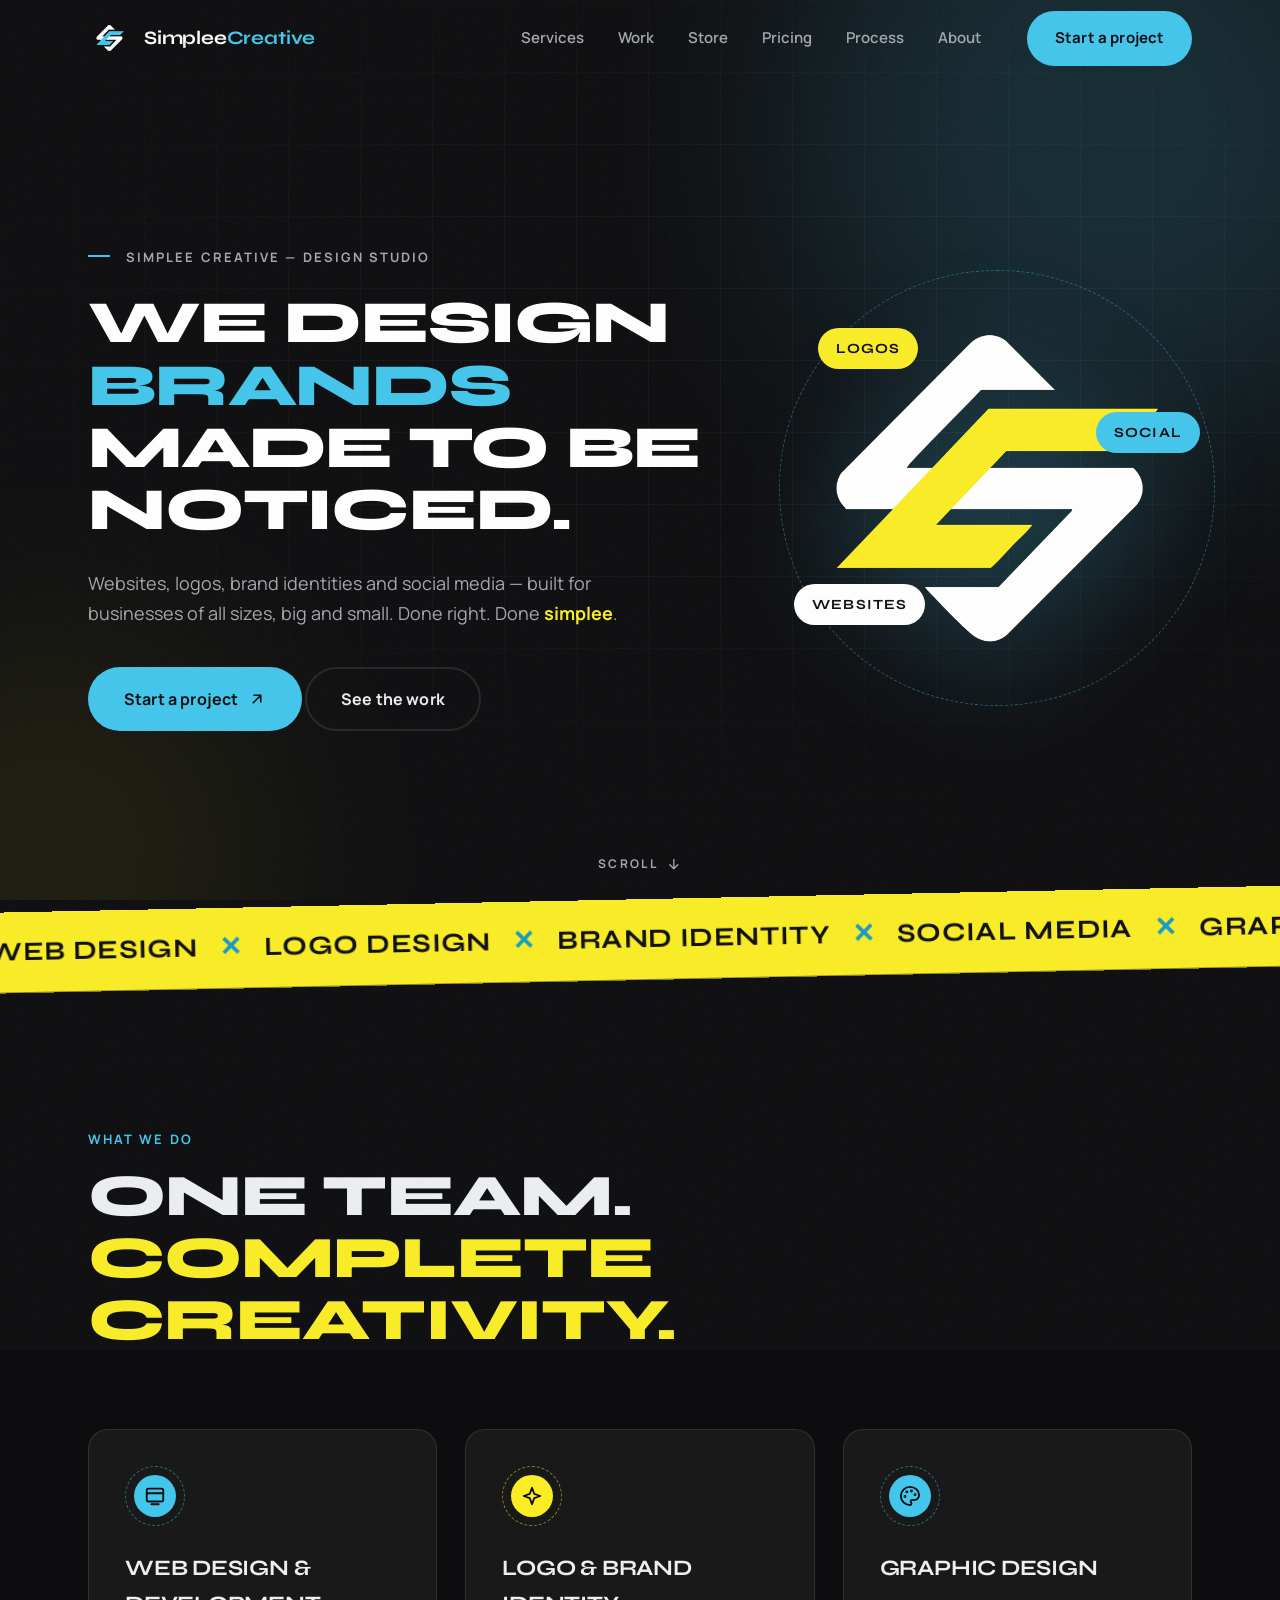
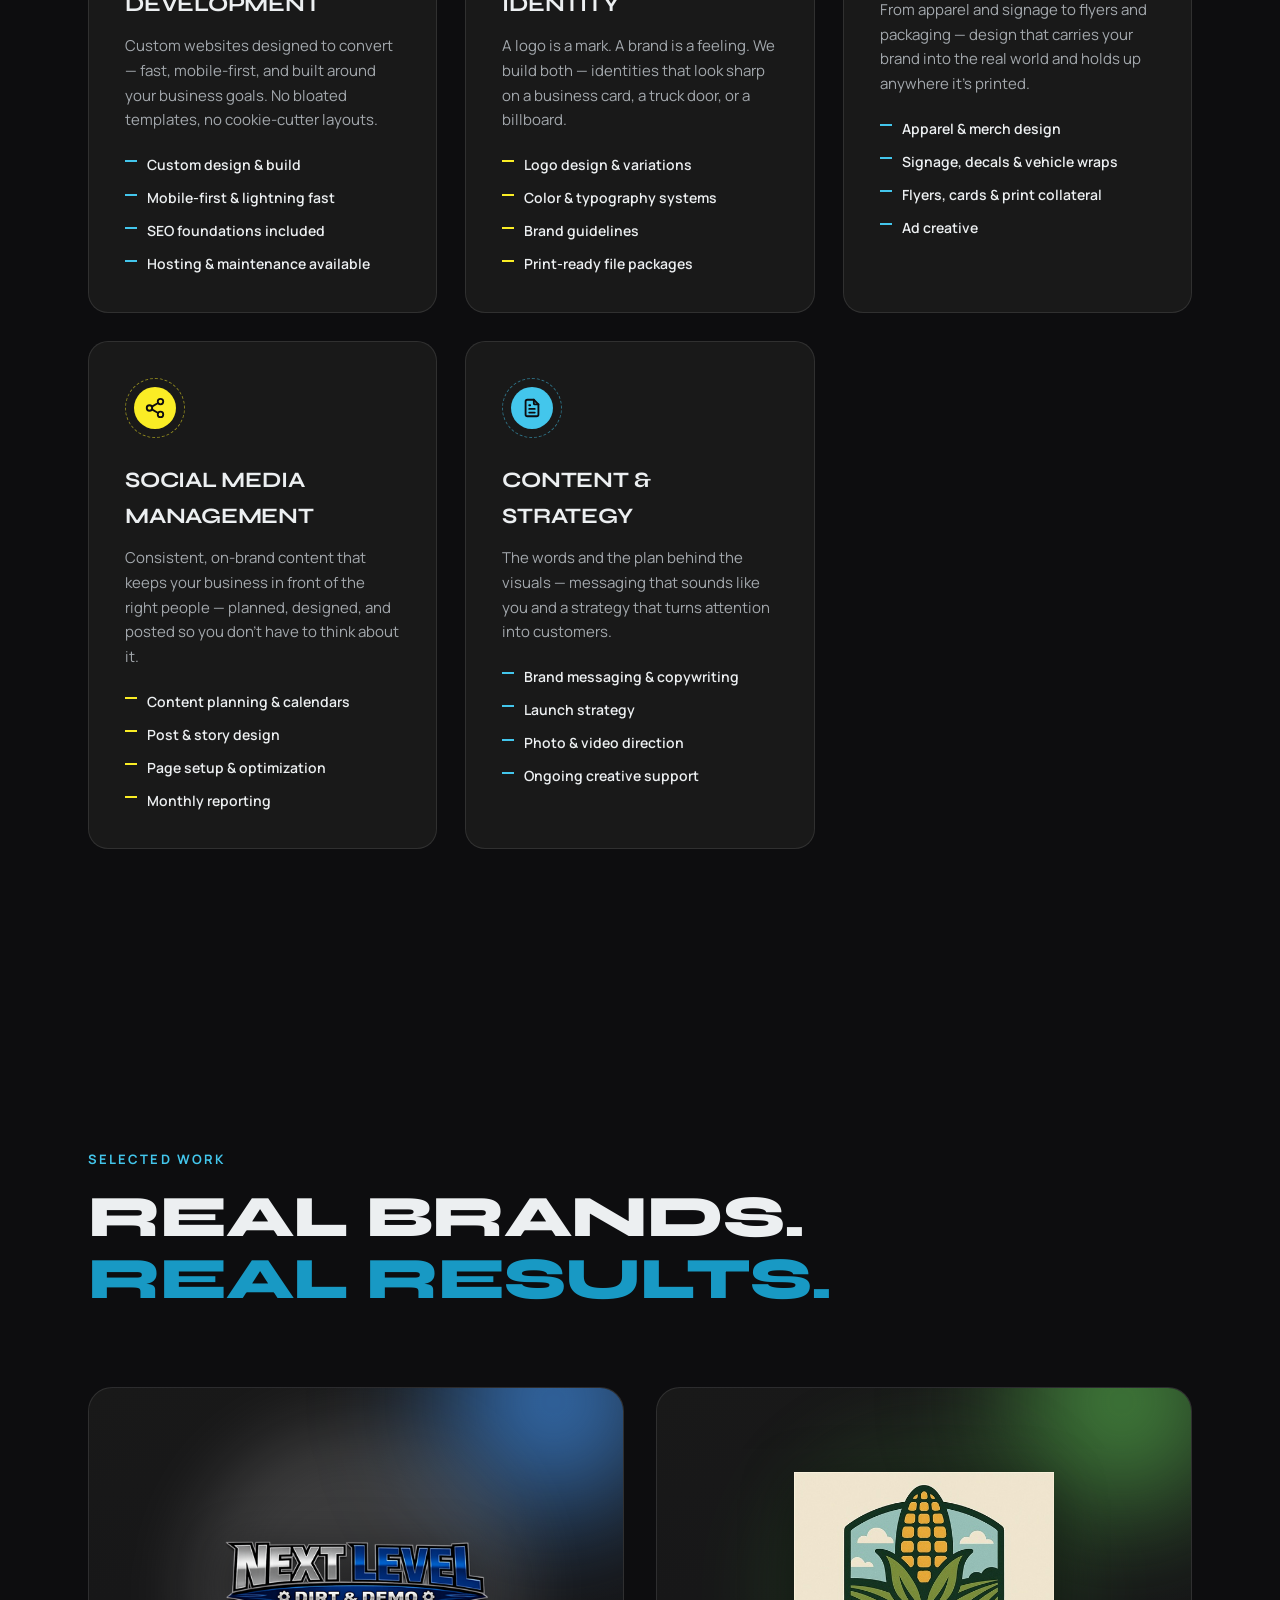
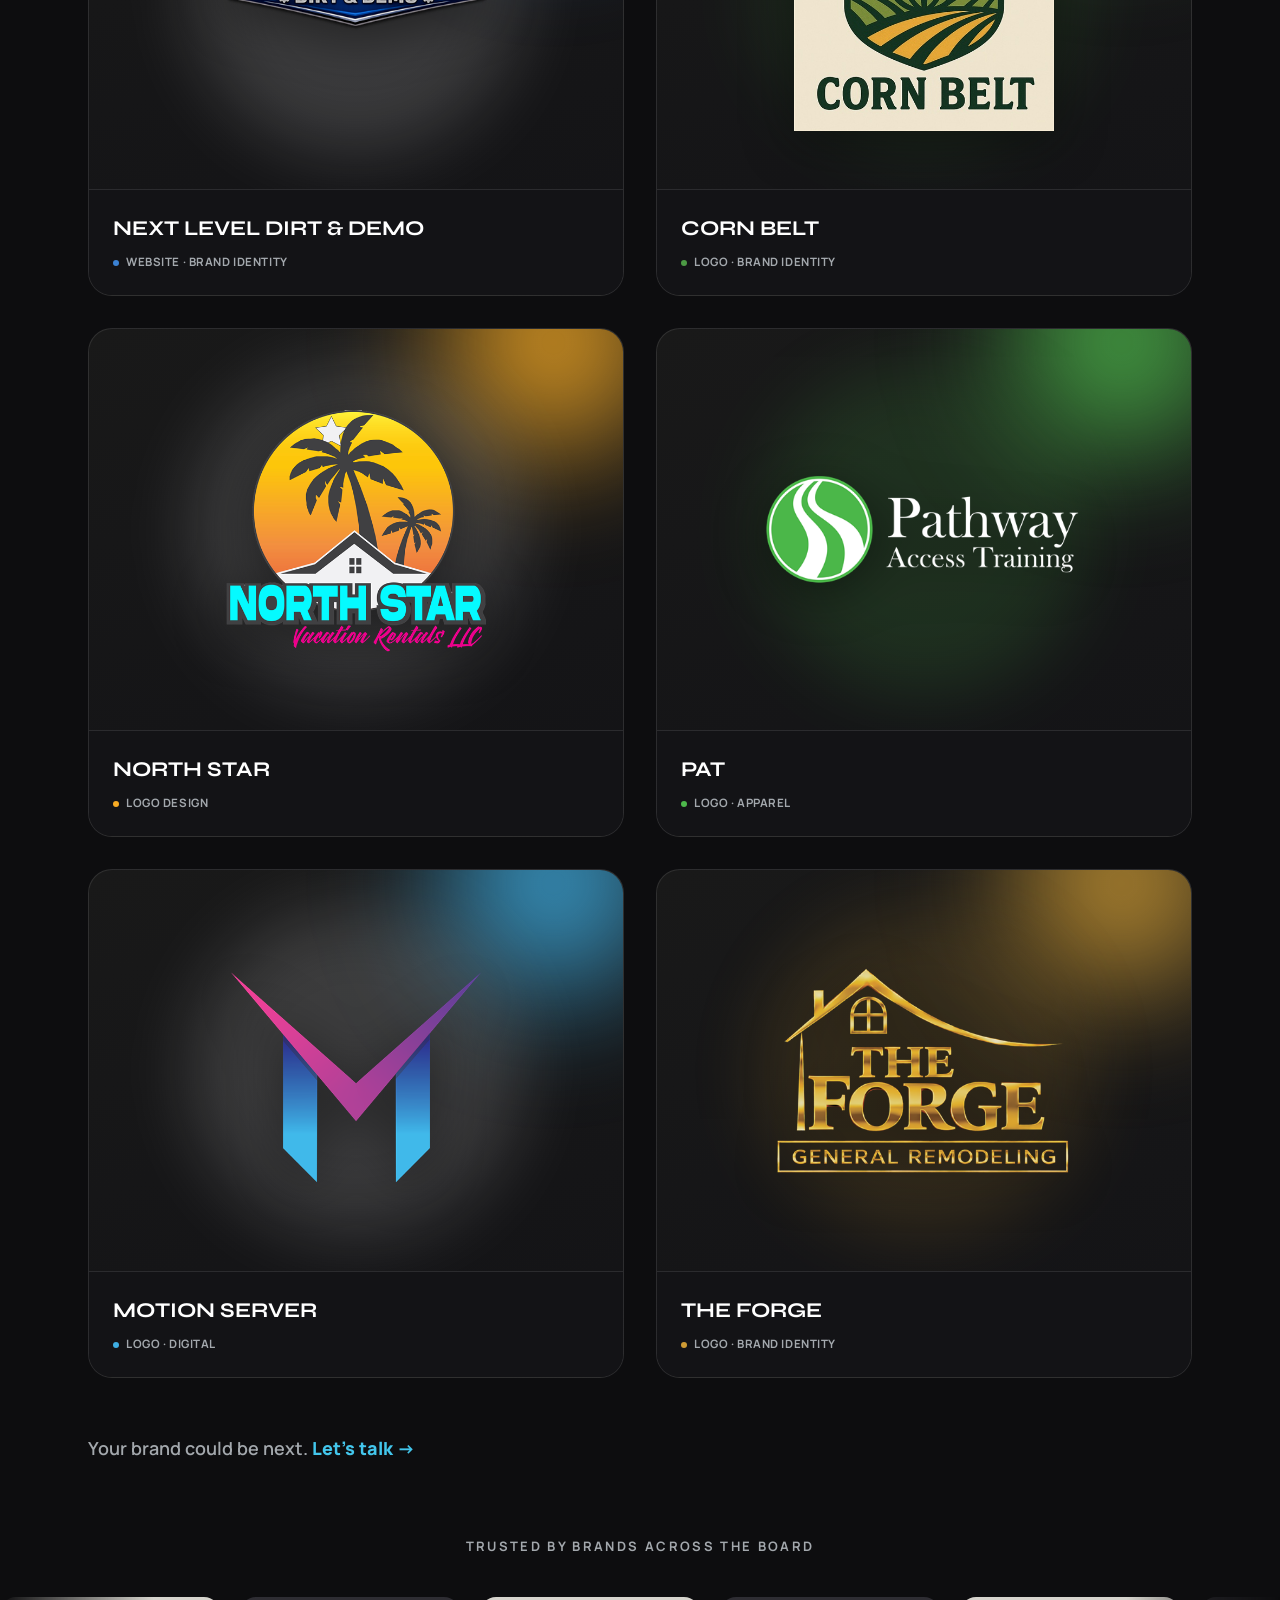
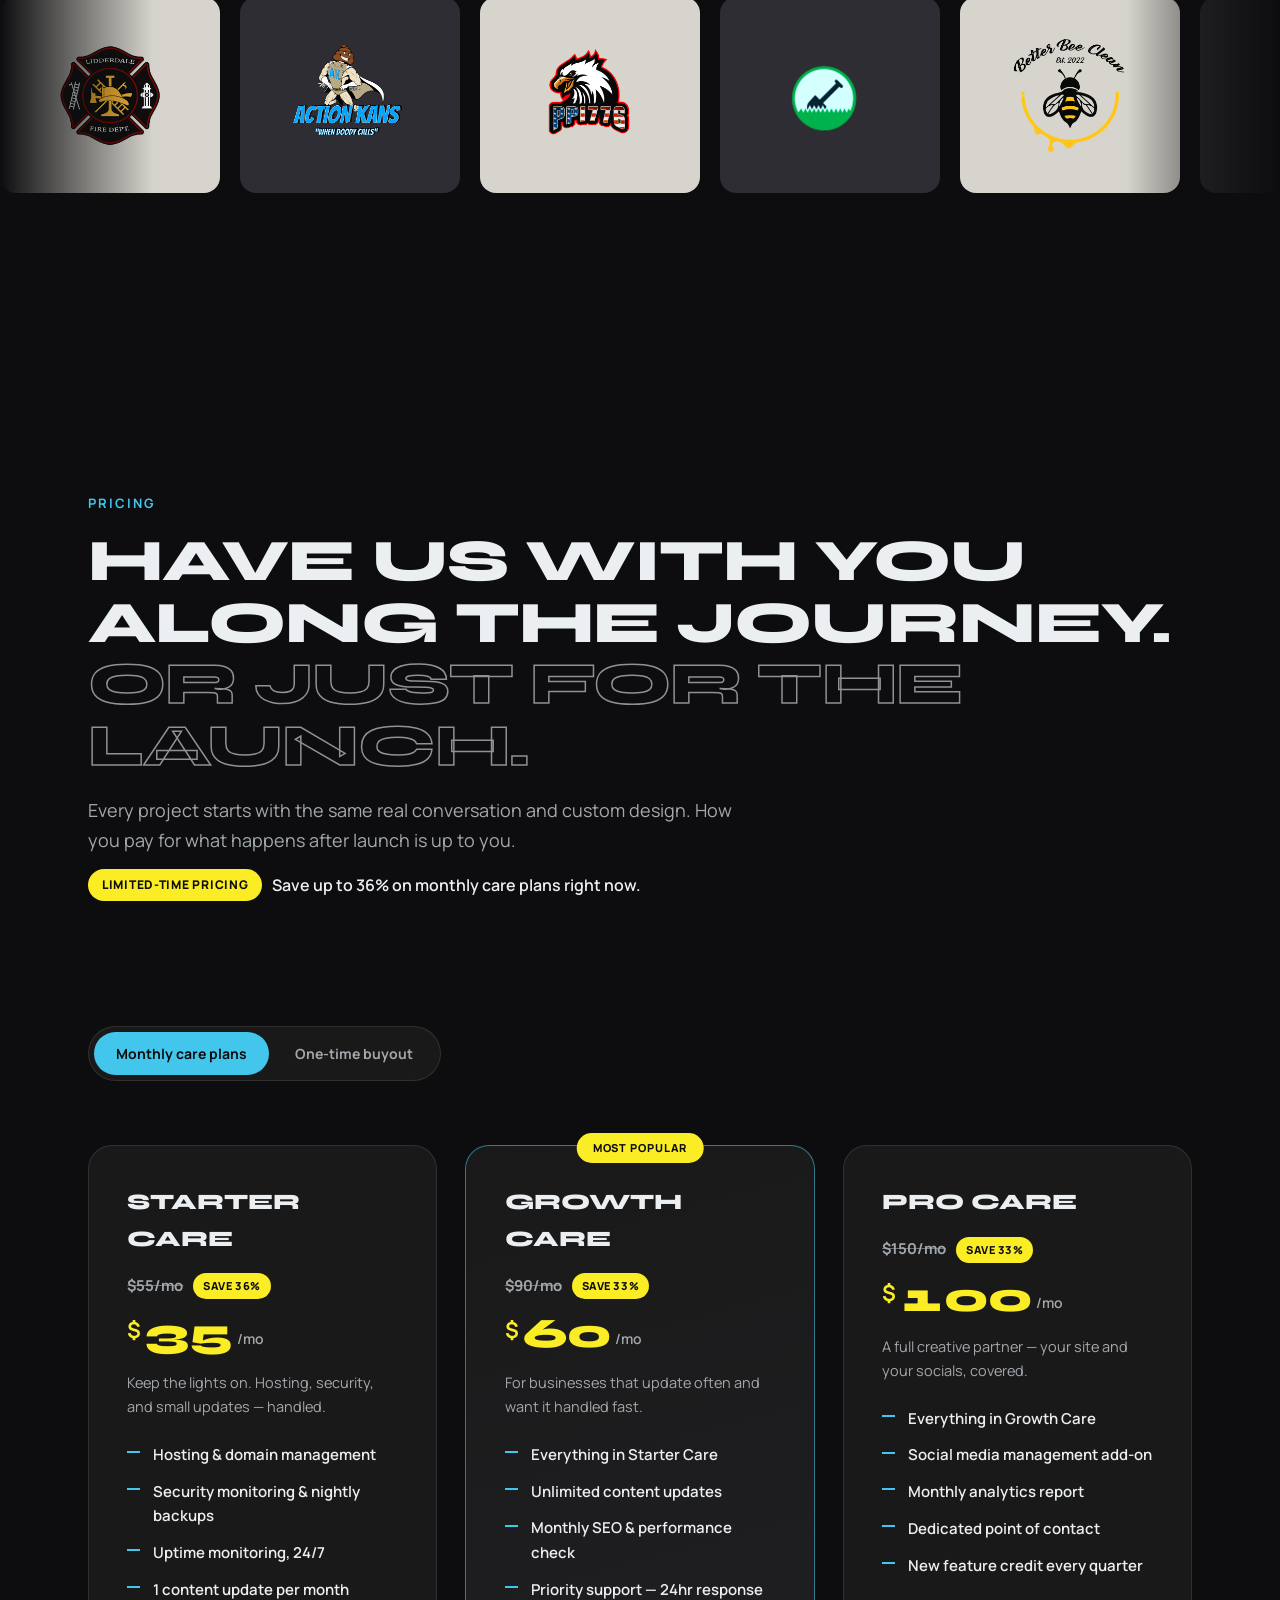
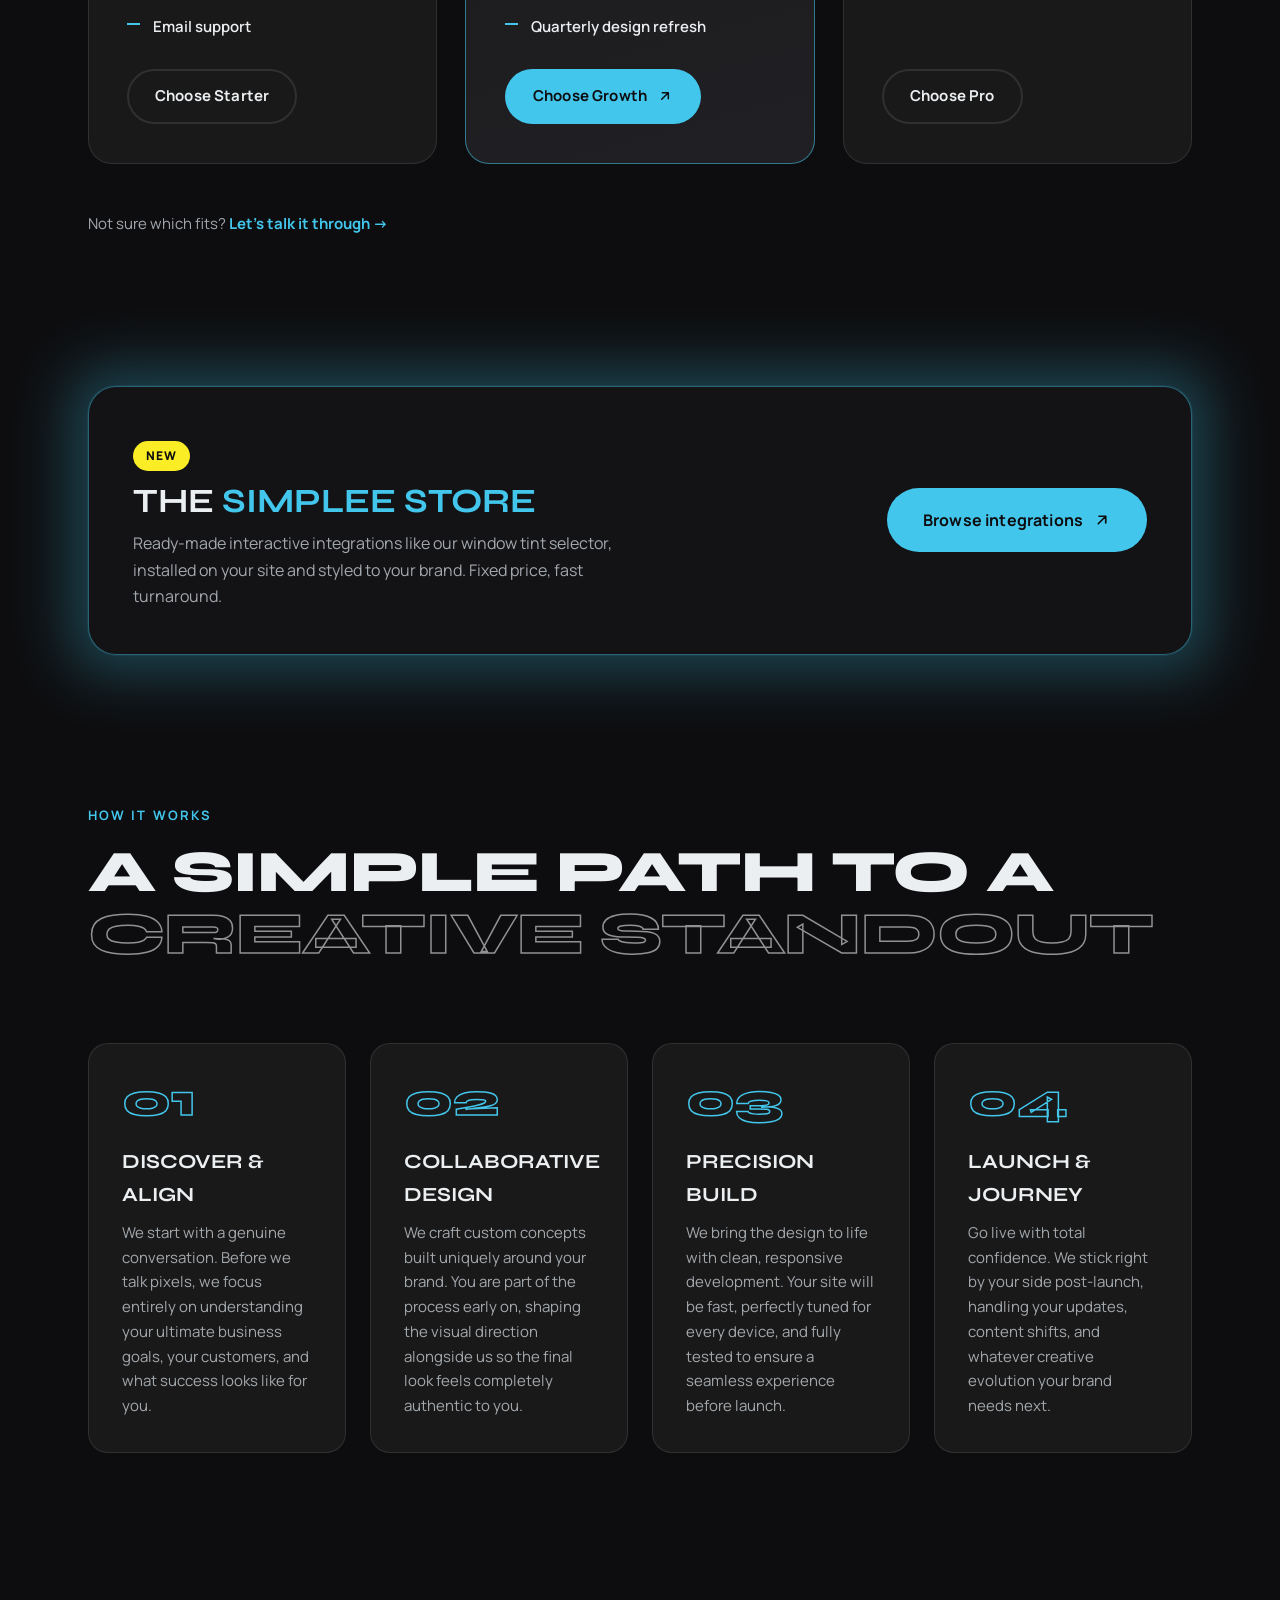
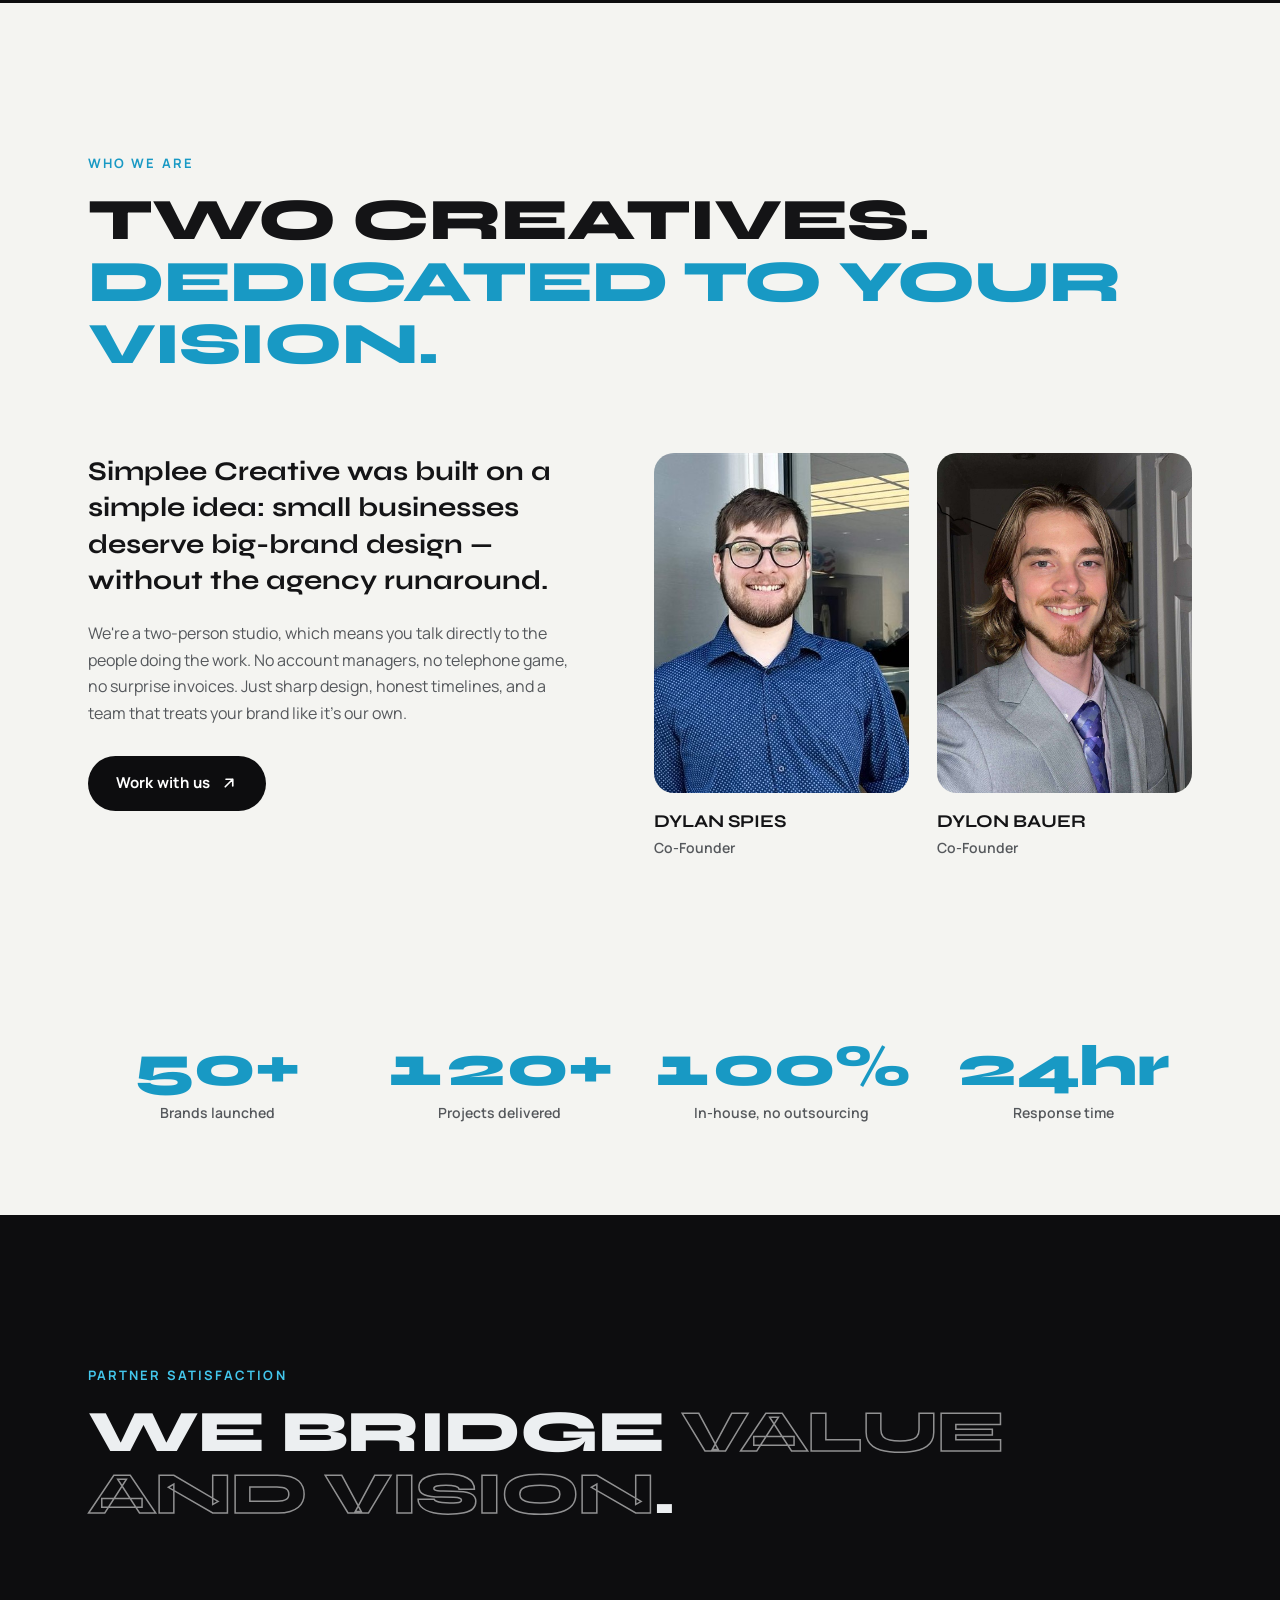
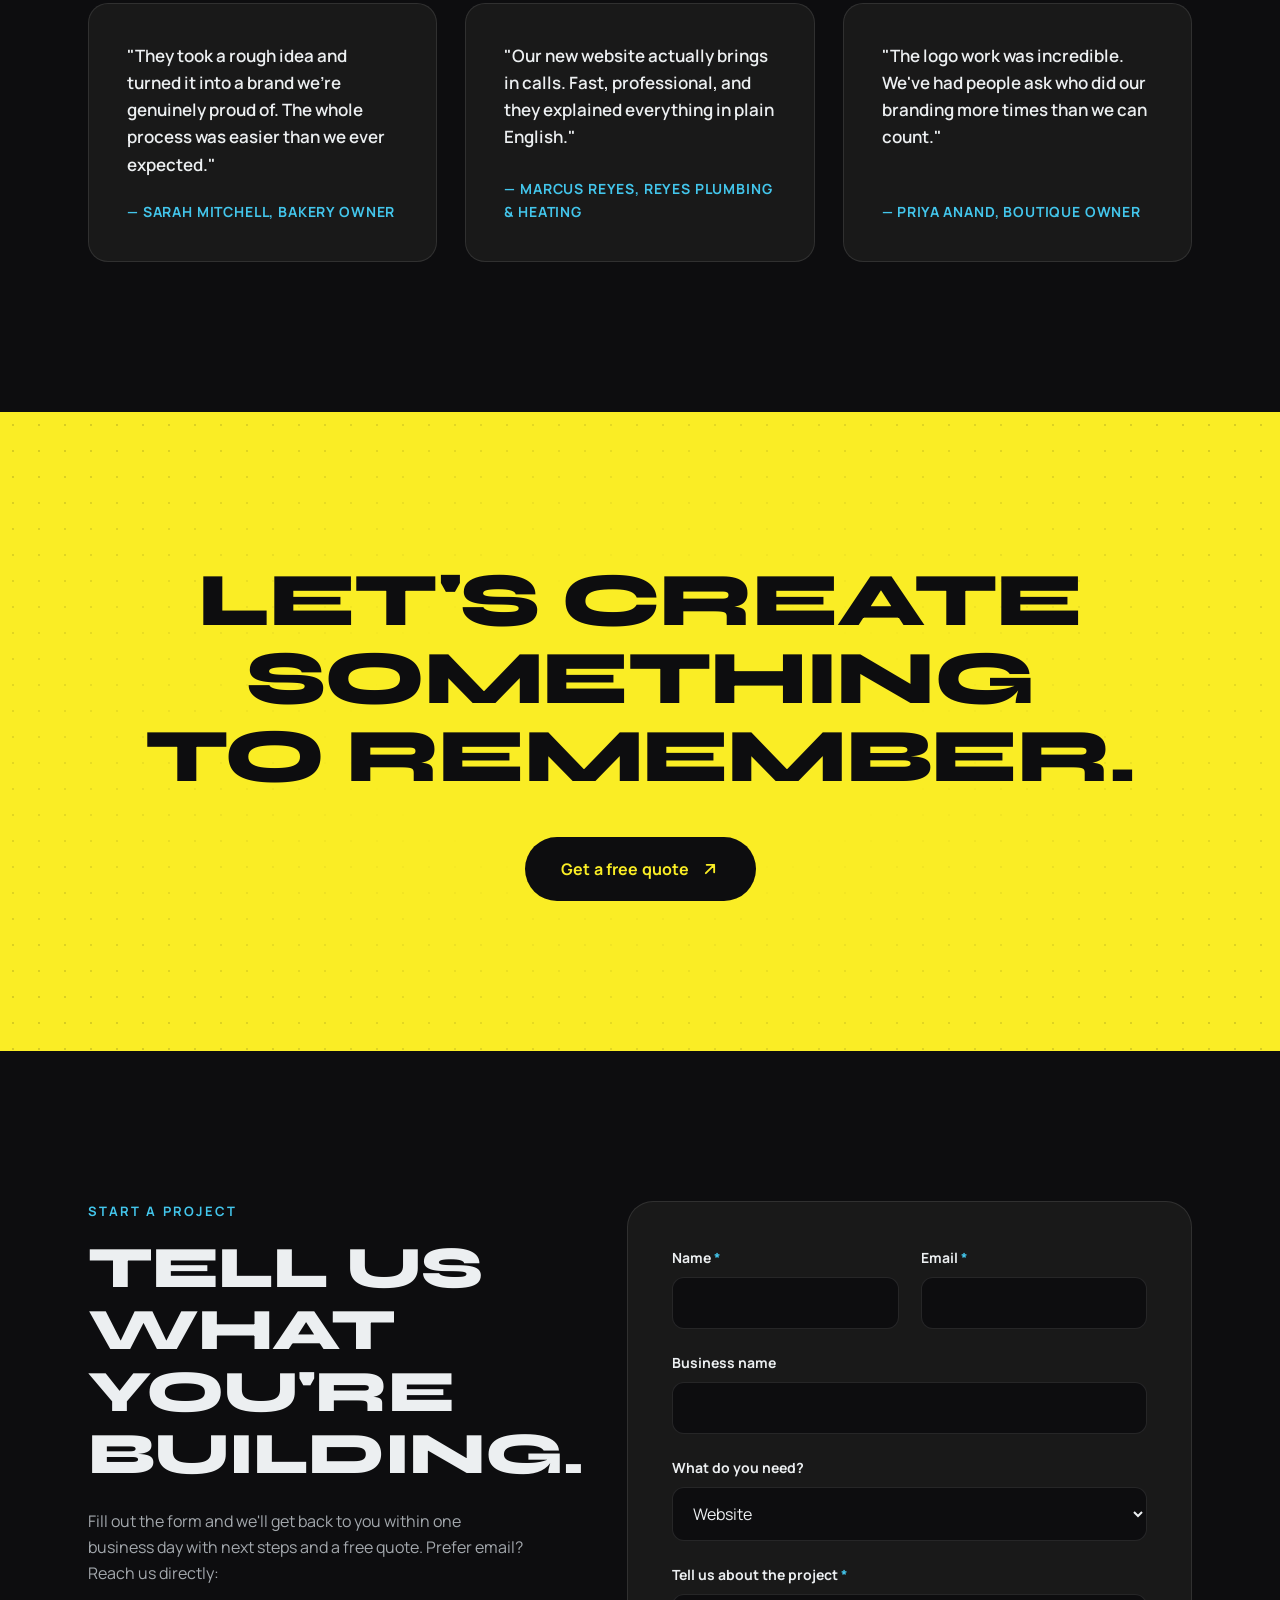
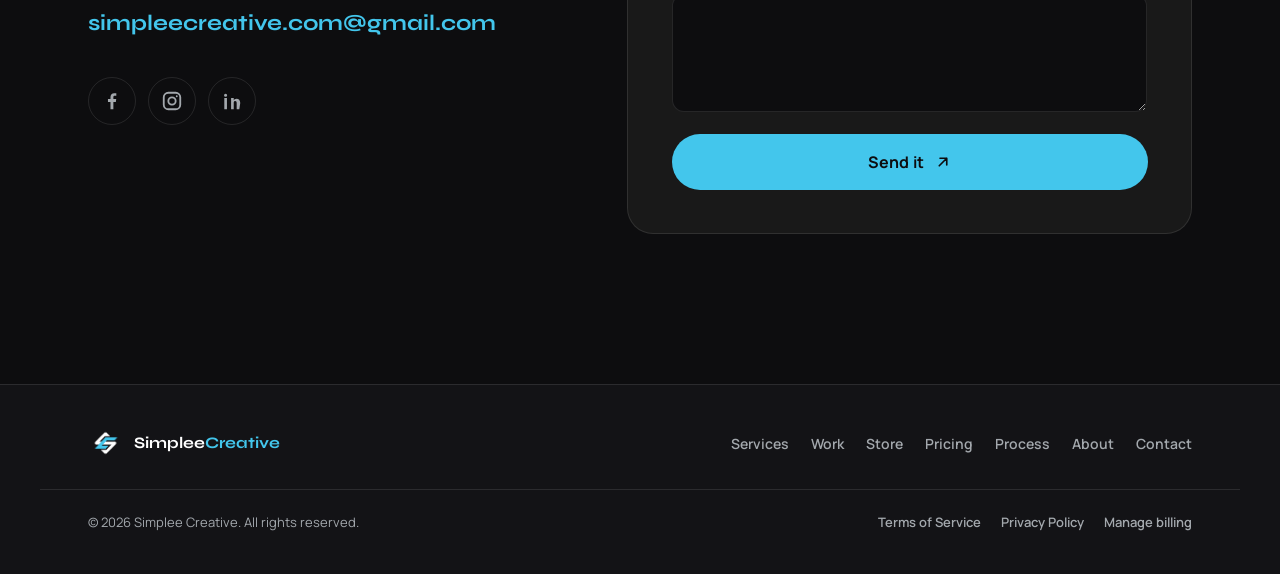
==== commit e2b8df05: "Give testimonial placeholders named attributions Generic "Local business owner" / "Service company c" ====
--- a/index.html
+++ b/index.html
@@ -570,15 +570,15 @@
         <div class="quotes__grid">
           <blockquote class="quote reveal">
             <p>"They took a rough idea and turned it into a brand we're genuinely proud of. The whole process was easier than we ever expected."</p>
-            <footer>— Local business owner</footer>
+            <footer>— Sarah Mitchell, Bakery Owner</footer>
           </blockquote>
           <blockquote class="quote reveal">
             <p>"Our new website actually brings in calls. Fast, professional, and they explained everything in plain English."</p>
-            <footer>— Service company client</footer>
+            <footer>— Marcus Reyes, Reyes Plumbing &amp; Heating</footer>
           </blockquote>
           <blockquote class="quote reveal">
             <p>"The logo work was incredible. We've had people ask who did our branding more times than we can count."</p>
-            <footer>— Retail brand client</footer>
+            <footer>— Priya Anand, Boutique Owner</footer>
           </blockquote>
         </div>
       </div>
